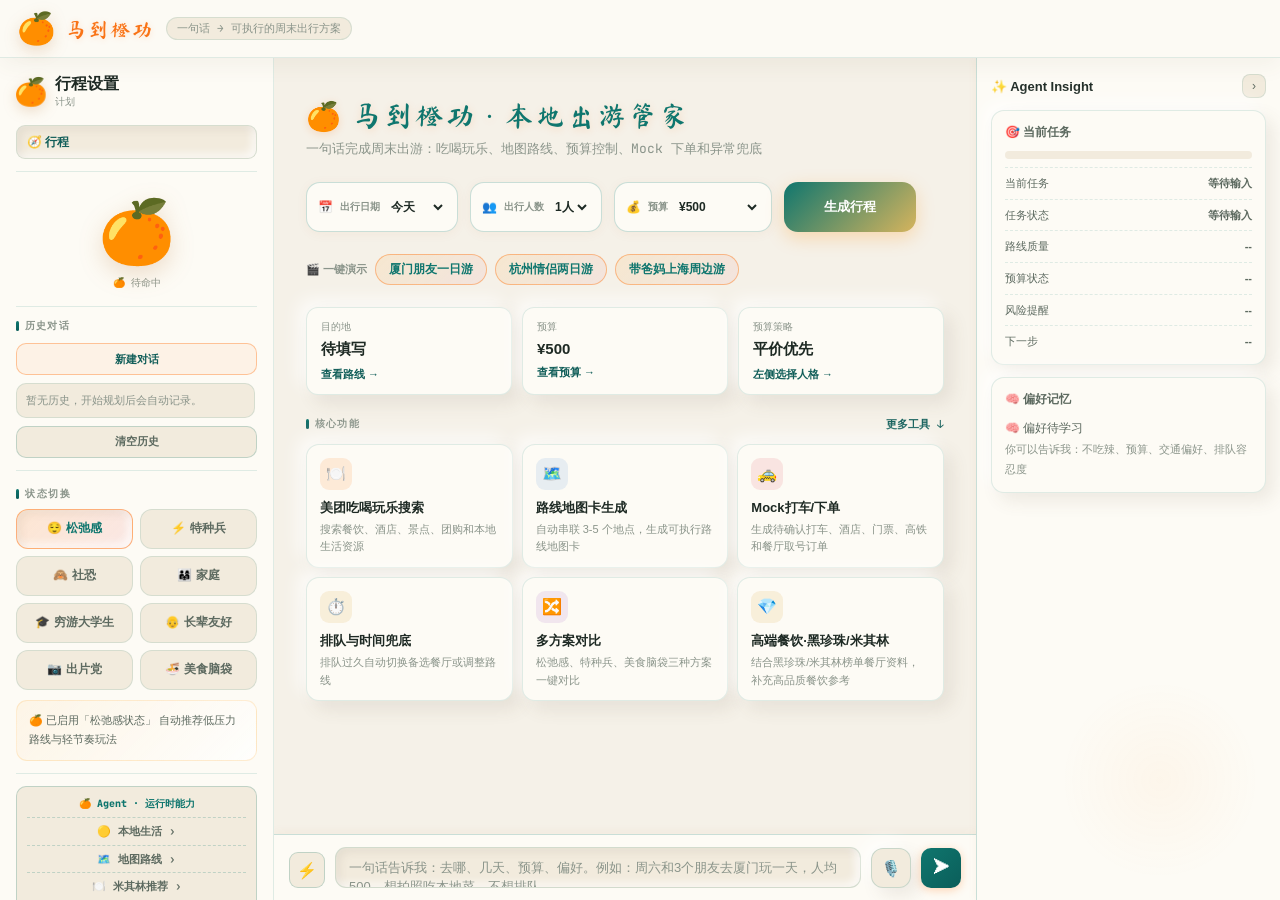
==== index.html @ 3f33d010 "Harden external API fallbacks" ====
<!DOCTYPE html>
<html lang="zh-CN">
<head>
  <meta charset="UTF-8">
  <meta name="viewport" content="width=device-width, initial-scale=1.0">
  <title>马到橙🍊功 Agent</title>
  <link rel="preconnect" href="https://fonts.googleapis.com">
  <link href="https://fonts.googleapis.com/css2?family=Noto+Serif+SC:wght@400;600;700;900&family=JetBrains+Mono:wght@400;500;600&family=Ma+Shan+Zheng&display=swap" rel="stylesheet">
  <style>
    :root {
      --o1:#0F766E;--o2:#115E59;--o3:#D6B45D;
      --r1:#0B5E5A;--r2:#0F766E;
      --bg0:#F5F1E8;--bg1:#FDFBF5;--bg2:#F2EBDD;--bg3:#ECE2D0;--bg4:#D8C8AA;
      --line:rgba(15,118,110,0.12);--line2:rgba(15,118,110,0.22);
      --t1:#1E2A24;--t2:#5D6A60;--t3:#8A948A;
      --gold:#D6B45D;--cream:#FAF5EA;
      --shadow-soft:8px 8px 18px rgba(95,82,58,.10),-8px -8px 18px rgba(255,255,255,.74);
      --shadow-inset:inset 4px 4px 9px rgba(95,82,58,.08),inset -4px -4px 9px rgba(255,255,255,.72);
      --sans:Inter,-apple-system,BlinkMacSystemFont,'Noto Sans SC','PingFang SC','Microsoft YaHei',sans-serif;--mono:'JetBrains Mono',monospace;--brush:'Ma Shan Zheng',cursive;
    }
    *,*::before,*::after{box-sizing:border-box;margin:0;padding:0}
    html,body{height:100%;overflow:hidden}
    body{font-family:var(--sans);background:var(--bg0);color:var(--t1);display:flex;flex-direction:column}
    .topbar{height:58px;background:rgba(253,251,245,.9);border-bottom:1px solid var(--line);display:flex;align-items:center;padding:0 18px;gap:12px;flex-shrink:0;position:relative;z-index:10;box-shadow:0 8px 22px rgba(95,82,58,.06);backdrop-filter:blur(14px)}
    .top-logo{width:36px;height:36px;border-radius:0;flex-shrink:0;background:transparent;display:flex;align-items:center;justify-content:center;font-size:31px;line-height:1;box-shadow:none;filter:drop-shadow(0 5px 8px rgba(160,80,0,.18))}
    .top-name{font-family:var(--brush);font-size:20px;color:#F97316;letter-spacing:2px;text-shadow:0 1px 6px rgba(255,107,0,0.18)}
    .top-tag{font-size:11px;color:var(--t3);padding:3px 10px;border-radius:20px;border:1px solid var(--line);background:var(--bg2);font-family:var(--mono)}
    .mode-switcher{display:none}
    .mode-btn{padding:6px 14px;border-radius:8px;border:none;font-family:var(--sans);font-size:12px;font-weight:600;cursor:pointer;transition:all 0.2s;color:var(--t3);background:transparent;display:flex;align-items:center;gap:6px}
    .mode-btn .dot{width:6px;height:6px;border-radius:50%;background:var(--t3);transition:all 0.2s}
    .mode-btn.active{background:var(--bg4);color:var(--t1)}
    .mode-btn.active .dot{background:var(--o1);box-shadow:0 0 6px var(--o1)}
    .top-status{display:none;font-size:11px;font-weight:600;padding:4px 12px;border-radius:20px;background:rgba(255,107,0,0.08);color:var(--o2);border:1px solid rgba(255,107,0,0.22);transition:all 0.3s;font-family:var(--mono);margin-left:auto}
    .top-status.busy{background:rgba(255,149,0,0.09);color:var(--o2);border-color:rgba(255,149,0,0.28)}
    .top-status.err{background:rgba(212,0,31,0.07);color:var(--r2);border-color:rgba(212,0,31,0.22)}
    .workspace{flex:1;display:grid;grid-template-columns:274px minmax(0,1fr) 304px;overflow:hidden}
    .workspace.insight-collapsed{grid-template-columns:274px minmax(0,1fr) 46px}
    .sidebar{background:var(--bg1);border-right:1px solid var(--line);overflow-y:auto;padding:16px;display:flex;flex-direction:column;gap:12px;box-shadow:var(--shadow-soft)}
    .sidebar::-webkit-scrollbar{width:3px}
    .sidebar::-webkit-scrollbar-thumb{background:var(--bg4);border-radius:3px}
    .setup-brand{display:flex;align-items:center;gap:9px;padding:2px 0 4px}
    .setup-mark{width:30px;height:30px;border-radius:0;background:transparent;display:flex;align-items:center;justify-content:center;color:inherit;font-size:27px;line-height:1;box-shadow:none;filter:drop-shadow(0 4px 7px rgba(160,80,0,.18))}
    .setup-title{font-size:16px;font-weight:900;color:var(--t1);line-height:1}
    .setup-sub{font-size:10px;color:var(--t3);font-family:var(--mono);margin-top:3px}
    .setup-nav{display:grid;gap:6px}
    .setup-nav-item{height:34px;border-radius:9px;border:1px solid transparent;background:transparent;color:var(--t2);font-size:12px;font-weight:700;display:flex;align-items:center;gap:9px;padding:0 10px;cursor:pointer;text-align:left}
    .setup-nav-item.active{background:var(--bg2);border-color:var(--line);color:var(--o2)}
    .legacy-route-setup{display:none}
    .sec-head{font-size:10px;font-weight:700;letter-spacing:1.5px;text-transform:uppercase;color:var(--t3);display:flex;align-items:center;gap:6px;margin-bottom:6px;font-family:var(--mono)}
    .sec-head::before{content:'';width:3px;height:10px;border-radius:2px;background:linear-gradient(var(--o1),var(--r1))}
    .field{display:flex;flex-direction:column;gap:4px;margin-bottom:6px}
    .field label{font-size:11px;color:var(--t2);font-weight:500}
    .field input,.field select{background:var(--bg2);border:1px solid var(--line);border-radius:9px;color:var(--t1);font-family:var(--sans);font-size:13px;padding:8px 12px;height:36px;outline:none;transition:border-color 0.15s,box-shadow 0.15s;appearance:none;-webkit-appearance:none}
    .field input::placeholder{color:var(--t3)}
    .field input:focus,.field select:focus{border-color:rgba(232,92,0,0.5);box-shadow:0 0 0 3px rgba(232,92,0,0.08);background:var(--bg3)}
    .field select{cursor:pointer;background-image:url("data:image/svg+xml,%3Csvg xmlns='http://www.w3.org/2000/svg' width='10' height='6'%3E%3Cpath d='M0 0l5 6 5-6z' fill='%23B07840'/%3E%3C/svg%3E");background-repeat:no-repeat;background-position:right 12px center;padding-right:28px}
    .field select option{background:var(--bg2);color:var(--t1)}
    .seg{display:grid;grid-template-columns:1fr 1fr;gap:6px}
    .seg-btn{padding:8px 6px;border-radius:9px;border:1px solid var(--line);background:var(--bg2);color:var(--t2);font-family:var(--sans);font-size:11px;font-weight:600;cursor:pointer;display:flex;align-items:center;justify-content:center;gap:5px;transition:all 0.15s}
    .seg-btn:hover{border-color:var(--line2);color:var(--t1);background:var(--bg3)}
    .seg-btn.on-orange{background:rgba(255,107,0,0.1);border-color:rgba(255,107,0,0.4);color:var(--o1)}
    .seg-btn.on-red{background:rgba(212,0,31,0.08);border-color:rgba(212,0,31,0.35);color:var(--r1)}
    .divider{height:1px;background:var(--line);flex-shrink:0}
    .run-btn{display:none;width:100%;height:44px;border:none;border-radius:11px;background:linear-gradient(135deg,var(--o1),var(--r1));color:#fff;font-family:var(--brush);font-size:16px;letter-spacing:3px;cursor:pointer;align-items:center;justify-content:center;gap:8px;transition:opacity 0.15s,transform 0.1s,box-shadow 0.2s;box-shadow:0 4px 18px rgba(255,107,0,0.28)}
    .run-btn:hover{opacity:0.9;box-shadow:0 6px 26px rgba(255,107,0,0.42)}
    .run-btn:active{transform:scale(0.98)}
    .run-btn:disabled{opacity:0.3;cursor:not-allowed;box-shadow:none}
    .hint-text{font-size:11px;color:var(--t3);text-align:center;line-height:1.7;font-family:var(--mono)}
    .hint-text code{color:var(--o2)}
    .mascot-wrap{display:flex;flex-direction:column;align-items:center;padding:8px 0 4px;gap:4px}
    .mascot-svg{width:80px;height:80px;cursor:pointer;display:flex;align-items:center;justify-content:center;font-size:62px;line-height:1;background:transparent;filter:drop-shadow(0 8px 12px rgba(160,80,0,.18))}
    .mascot-state{font-size:10px;color:var(--t3);font-family:var(--mono);text-align:center}
    @keyframes idle-bob{0%,100%{transform:translateY(0)}50%{transform:translateY(-5px)}}
    @keyframes cycle-body{0%,100%{transform:rotate(-4deg)}50%{transform:rotate(4deg)}}
    @keyframes fly-shake{0%,100%{transform:translateY(0) rotate(-3deg)}50%{transform:translateY(-8px) rotate(3deg)}}
    @keyframes weather-sway{0%,100%{transform:rotate(-6deg)}50%{transform:rotate(6deg)}}
    @keyframes think-pulse{0%,100%{opacity:0.4;transform:scale(0.9)}50%{opacity:1;transform:scale(1)}}
    @keyframes cheer-jump{0%,100%{transform:translateY(0) scale(1)}40%{transform:translateY(-10px) scale(1.1)}60%{transform:translateY(-8px) scale(1.05)}}
    @keyframes spin-wheel{from{transform:rotate(0)}to{transform:rotate(360deg)}}
    @keyframes float-cloud{0%,100%{transform:translateX(0)}50%{transform:translateX(4px)}}
    @keyframes blink{0%,100%{opacity:1}50%{opacity:0}}
    @keyframes bounce{0%,80%,100%{transform:translateY(0)}40%{transform:translateY(-6px)}}
    @keyframes fadeSlideIn{from{opacity:0;transform:translateY(8px)}to{opacity:1;transform:translateY(0)}}
    .mascot-svg.state-idle{animation:idle-bob 2s ease-in-out infinite}
    .mascot-svg.state-cycling{animation:cycle-body 0.5s ease-in-out infinite}
    .mascot-svg.state-flying{animation:fly-shake 1s ease-in-out infinite}
    .mascot-svg.state-weather{animation:weather-sway 1.5s ease-in-out infinite}
    .mascot-svg.state-thinking{animation:think-pulse 1s ease-in-out infinite}
    .mascot-svg.state-success{animation:cheer-jump 0.6s ease-in-out 3}
    .mascot-svg.state-error{animation:idle-bob 3s ease-in-out infinite}
    .panel{flex:1;overflow:hidden;display:flex;flex-direction:column}
    .panel.hidden{display:none}
    .result-panel{overflow-y:auto;padding:18px;display:flex;flex-direction:column;gap:12px;background:var(--bg0)}
    .result-panel::-webkit-scrollbar{width:3px}
    .result-panel::-webkit-scrollbar-thumb{background:var(--bg4);border-radius:3px}
    .empty-state{flex:1;display:flex;flex-direction:column;align-items:center;justify-content:center;gap:14px;color:var(--t3);padding:60px 20px}
    .empty-emoji{font-size:48px}
    .empty-state p{font-size:13px;line-height:1.8;text-align:center;max-width:260px;color:var(--t2)}
    .empty-state .slogan{font-family:var(--brush);font-size:22px;color:var(--o1);text-shadow:0 2px 8px rgba(255,107,0,0.2)}
    .metrics{display:grid;grid-template-columns:repeat(4,1fr);gap:8px}
    .m-card{background:var(--bg1);border:1px solid var(--line);border-radius:12px;padding:12px;box-shadow:0 2px 8px rgba(200,100,0,0.06)}
    .m-icon{font-size:16px;margin-bottom:6px}
    .m-val{font-size:26px;font-weight:700;font-family:var(--mono);letter-spacing:-1.5px;color:var(--t1)}
    .m-val .unit{font-size:12px;color:var(--t2);font-family:var(--sans);font-weight:400;margin-left:2px}
    .m-lbl{font-size:11px;color:var(--t2);margin-top:3px}
    .m-card.orange .m-val{color:var(--o1)}
    .m-card.red .m-val{color:var(--r1)}
    .route-bar{background:var(--bg1);border:1px solid var(--line);border-radius:12px;padding:11px 15px;display:flex;align-items:center;gap:10px;font-size:13px;box-shadow:0 2px 8px rgba(200,100,0,0.05)}
    .rb-dot{width:8px;height:8px;border-radius:50%;flex-shrink:0}
    .rb-dot.orange{background:var(--o1);box-shadow:0 0 6px rgba(255,107,0,0.5)}
    .rb-dot.red{background:var(--r1);box-shadow:0 0 6px rgba(212,0,31,0.4)}
    .rb-line{flex:1;height:1px;background:repeating-linear-gradient(90deg,var(--t3) 0,var(--t3) 4px,transparent 4px,transparent 8px)}
    .rb-name{font-weight:600;font-size:13px;color:var(--t1)}
    .map-link{margin-left:auto;font-size:12px;color:var(--o2);text-decoration:none;white-space:nowrap;font-weight:600}
    .map-link:hover{text-decoration:underline}
    .steps-card{background:var(--bg1);border:1px solid var(--line);border-radius:12px;overflow:hidden;box-shadow:0 2px 8px rgba(200,100,0,0.06)}
    .card-top{padding:10px 15px;border-bottom:1px solid var(--line);display:flex;justify-content:space-between;align-items:center;background:var(--bg2)}
    .card-top h3{font-size:11px;font-weight:700;color:var(--t2);text-transform:uppercase;letter-spacing:0.6px;font-family:var(--mono)}
    .badge{font-size:10px;padding:3px 9px;border-radius:20px;font-weight:600;font-family:var(--mono)}
    .badge.o{background:rgba(255,107,0,0.1);color:var(--o2);border:1px solid rgba(255,107,0,0.25)}
    .badge.r{background:rgba(212,0,31,0.09);color:var(--r1);border:1px solid rgba(212,0,31,0.22)}
    .step-list{list-style:none}
    .step-row{display:flex;gap:12px;padding:9px 15px;border-bottom:1px solid var(--line);align-items:flex-start;transition:background 0.1s}
    .step-row:last-child{border-bottom:none}
    .step-row:hover{background:rgba(200,100,0,0.04)}
    .s-num{width:20px;height:20px;border-radius:50%;flex-shrink:0;margin-top:1px;background:var(--bg3);border:1px solid var(--line2);display:flex;align-items:center;justify-content:center;font-size:9px;font-weight:700;color:var(--t2);font-family:var(--mono)}
    .s-body{flex:1}
    .s-name{font-size:13px;font-weight:500;margin-bottom:3px;color:var(--t1)}
    .s-meta{font-size:11px;color:var(--t2);display:flex;gap:10px;margin-bottom:4px;font-family:var(--mono)}
    .s-turn{display:inline-block;font-size:10px;padding:2px 8px;border-radius:12px;font-weight:500;background:rgba(212,0,31,0.07);color:var(--r1);border:1px solid rgba(212,0,31,0.16)}
    .ai-card{background:var(--bg1);border:1.5px solid rgba(255,107,0,0.28);border-radius:12px;overflow:hidden;box-shadow:0 2px 12px rgba(200,80,0,0.08)}
    .ai-top{padding:10px 15px;border-bottom:1px solid rgba(255,107,0,0.14);display:flex;align-items:center;gap:8px;background:rgba(255,107,0,0.04)}
    .ai-label{font-size:11px;font-weight:700;color:var(--o1);text-transform:uppercase;letter-spacing:0.6px;font-family:var(--mono)}
    .ai-model{font-size:10px;color:var(--t3);margin-left:auto;font-family:var(--mono)}
    .ai-body{padding:14px 15px;font-size:13px;line-height:1.9;color:var(--t1);white-space:pre-wrap;min-height:60px}
    .cursor-blink{display:inline-block;width:7px;height:13px;background:var(--o1);border-radius:2px;vertical-align:text-bottom;animation:blink 0.8s step-end infinite}
    .weather-card{background:linear-gradient(135deg,rgba(255,150,0,0.07),rgba(212,0,31,0.04));border:1px solid rgba(255,149,0,0.28);border-radius:12px;padding:16px;box-shadow:0 2px 12px rgba(200,80,0,0.07)}
    .weather-main{display:flex;align-items:center;gap:16px;margin-bottom:12px}
    .weather-icon{font-size:40px}
    .weather-temp{font-size:42px;font-weight:700;font-family:var(--mono);color:var(--o1);letter-spacing:-2px}
    .weather-temp sup{font-size:16px;color:var(--t2)}
    .weather-info{display:grid;grid-template-columns:1fr 1fr;gap:6px;font-size:12px;color:var(--t2)}
    .weather-info span{display:flex;gap:4px;align-items:center}
    .weather-tip{margin-top:10px;padding:8px 12px;background:rgba(255,107,0,0.07);border-radius:8px;font-size:12px;color:var(--o2);border-left:3px solid var(--o1)}
    .err-card{background:rgba(212,0,31,0.05);border:1px solid rgba(212,0,31,0.18);border-radius:12px;padding:14px 16px;font-size:13px;color:var(--r1);line-height:1.7}
    .chat-panel{flex:1;display:flex;flex-direction:column;overflow:hidden;background:var(--bg0)}
    .chat-home{flex:1;display:grid;grid-template-columns:1fr;overflow:hidden}
    .chat-home-main{overflow-y:auto;padding:42px 32px 28px;display:flex;flex-direction:column;gap:20px;background:var(--bg0);width:100%;max-width:1180px;margin:0 auto}
    .chat-home-main::-webkit-scrollbar{width:3px}
    .chat-home-main::-webkit-scrollbar-thumb{background:var(--bg4);border-radius:3px}
    .chat-hero{display:flex;flex-direction:column;gap:6px}
    .chat-hero-title{font-family:var(--brush);font-size:28px;color:var(--o1);text-shadow:0 2px 8px rgba(255,107,0,0.18);letter-spacing:3px}
    .chat-hero-sub{font-size:13px;color:var(--t3);font-family:var(--mono);line-height:1.6}
    .chat-hero-tags{display:none}
    .demo-row{display:flex;align-items:center;gap:8px;flex-wrap:wrap;margin:2px 0 2px}
    .demo-row-label{font-size:11px;font-weight:800;color:var(--t3)}
    .demo-btn{padding:6px 13px;border-radius:18px;border:1px solid rgba(255,107,0,.4);background:linear-gradient(135deg,rgba(255,150,0,.1),rgba(212,0,31,.05));color:var(--o1);font-size:12px;font-weight:700;cursor:pointer;transition:all .15s;white-space:nowrap}
    .demo-btn:hover{background:rgba(255,107,0,.16);transform:translateY(-1px)}
    .chat-searchbar-wrap{position:relative}
    .planner-control-row{display:grid;grid-template-columns:152px 132px 158px 132px;gap:12px;align-items:center;margin-top:2px;max-width:690px}
    .planner-pill{height:50px;border:1.5px solid var(--line2);background:var(--bg1);border-radius:14px;padding:0 11px;display:flex;align-items:center;gap:7px;color:var(--t2);font-size:12px;font-weight:700;box-shadow:0 2px 12px rgba(200,80,0,0.05)}
    .planner-pill-label{font-size:10px;color:var(--t3);font-family:var(--mono);white-space:nowrap}
    .planner-pill input,.planner-pill select{border:none;background:transparent;color:var(--t1);font-size:12px;font-weight:800;outline:none;width:100%;min-width:0}
    .planner-pill input[type="number"]{font-family:var(--mono)}
    .planner-budget-custom{display:none;width:70px!important}
    .planner-pill.custom-budget select{display:none}
    .planner-pill.custom-budget .planner-budget-custom{display:block}
    .planner-date-custom{display:none!important}
    .planner-pill.custom-date select{display:none}
    .planner-pill.custom-date .planner-date-custom{display:block!important}
    .planner-action{height:50px;border:none;border-radius:14px;background:linear-gradient(135deg,var(--o1),var(--o3));color:white;font-size:13px;font-weight:900;cursor:pointer;box-shadow:0 6px 18px rgba(255,138,0,.25)}
    .home-task-summary{display:none;align-items:center;justify-content:space-between;gap:14px;border:1px solid var(--line);background:var(--bg1);border-radius:14px;padding:12px 16px;box-shadow:0 2px 12px rgba(200,80,0,.06)}
    .home-task-summary-title{font-size:12px;color:var(--t3);font-family:var(--mono);font-weight:800}
    .home-task-summary-value{font-size:14px;color:var(--t1);font-weight:900;line-height:1.5}
    .home-task-summary-note{font-size:11px;color:var(--t3);font-family:var(--mono);white-space:nowrap}
    .chat-home.task-started{flex:0 0 auto;display:block;overflow:visible;border-bottom:1px solid var(--line2);background:var(--bg0)}
    .chat-home.task-started .chat-home-main{padding:12px 20px;overflow:visible;gap:0;max-width:none}
    .chat-home.task-started .chat-home-main > :not(.home-task-summary){display:none}
    .chat-home.task-started .home-task-summary{display:flex}
    .chat-home.task-started .chat-home-sidebar{display:none}
    .planner-overview{display:grid;grid-template-columns:repeat(3,1fr);gap:10px}
    .planner-stat{background:var(--bg1);border:1px solid var(--line);border-radius:12px;padding:12px 14px;box-shadow:0 2px 10px rgba(200,80,0,.05)}
    .planner-stat-label{font-size:10px;color:var(--t3);font-family:var(--mono);margin-bottom:6px}
    .planner-stat-val{font-size:15px;color:var(--t1);font-weight:900}
    .planner-stat-link{margin-top:8px;font-size:11px;color:var(--o2);font-weight:800}
    .chat-searchbar{width:100%;height:50px;background:var(--bg1);border:1.5px solid var(--line2);border-radius:14px;color:var(--t1);font-family:var(--sans);font-size:14px;padding:0 54px 0 18px;outline:none;transition:border-color 0.2s,box-shadow 0.2s;box-shadow:0 2px 12px rgba(200,80,0,0.07)}
    .chat-searchbar::placeholder{color:var(--t3)}
    .chat-searchbar:focus{border-color:rgba(232,92,0,0.55);box-shadow:0 0 0 4px rgba(232,92,0,0.07),0 4px 16px rgba(200,80,0,0.1);background:var(--bg1)}
    .chat-searchbar-btn{position:absolute;right:8px;top:50%;transform:translateY(-50%);width:34px;height:34px;border-radius:9px;border:none;background:linear-gradient(135deg,var(--o1),var(--r1));color:#fff;font-size:14px;cursor:pointer;display:flex;align-items:center;justify-content:center;box-shadow:0 2px 10px rgba(255,107,0,0.3);transition:opacity 0.15s,transform 0.1s}
    .chat-searchbar-btn:hover{opacity:0.88}
    .chat-searchbar-btn:active{transform:translateY(-50%) scale(0.93)}
    .chat-toolbar{display:none;gap:7px;flex-wrap:nowrap;overflow-x:auto;padding-bottom:2px}
    .chat-toolbar::-webkit-scrollbar{height:0}
    .toolbar-chip{flex-shrink:0;display:flex;align-items:center;gap:5px;padding:6px 13px;border-radius:20px;border:1px solid var(--line2);background:var(--bg2);color:var(--t2);font-size:12px;font-weight:600;cursor:pointer;transition:all 0.15s;white-space:nowrap}
    .toolbar-chip:hover{border-color:rgba(232,92,0,0.4);color:var(--o2);background:rgba(255,150,0,0.08)}
    .toolbar-chip.hot{border-color:rgba(255,107,0,0.35);color:var(--o1);background:rgba(255,107,0,0.07)}
    .chip-icon{font-size:13px}
    .feat-section-head{display:flex;align-items:center;justify-content:space-between;margin-bottom:10px}
    .feat-section-title{font-size:10px;font-weight:700;color:var(--t3);letter-spacing:1.2px;text-transform:uppercase;font-family:var(--mono);display:flex;align-items:center;gap:6px}
    .feat-section-title::before{content:'';width:3px;height:10px;border-radius:2px;background:linear-gradient(var(--o1),var(--r1));display:block}
    .feat-more-btn{font-size:11px;color:var(--o2);background:none;border:none;cursor:pointer;font-family:var(--mono);padding:2px 0;transition:opacity 0.15s;font-weight:600}
    .feat-more-btn:hover{opacity:0.7}
    .feat-grid{display:grid;grid-template-columns:repeat(3,1fr);gap:9px}
    .feat-card{background:var(--bg1);border:1px solid var(--line);border-radius:13px;padding:13px 13px 11px;cursor:pointer;transition:all 0.18s;position:relative;overflow:hidden;box-shadow:0 1px 4px rgba(200,100,0,0.05)}
    .feat-card::before{content:'';position:absolute;inset:0;opacity:0;background:linear-gradient(135deg,rgba(255,150,0,0.06),rgba(212,0,31,0.03));transition:opacity 0.18s}
    .feat-card:hover{border-color:rgba(232,92,0,0.35);transform:translateY(-2px);box-shadow:0 6px 18px rgba(200,80,0,0.12)}
    .feat-card:hover::before{opacity:1}
    .feat-card:active{transform:translateY(0)}
    .feat-card.hidden-card{display:none}
    .feat-card.hidden-card.show{display:block;animation:fadeSlideIn 0.22s ease}
    .feat-icon{width:32px;height:32px;border-radius:9px;margin-bottom:9px;display:flex;align-items:center;justify-content:center;font-size:16px}
    .feat-icon.orange{background:rgba(255,107,0,0.12)}
    .feat-icon.red{background:rgba(212,0,31,0.09)}
    .feat-icon.gold{background:rgba(204,136,0,0.11)}
    .feat-icon.green{background:rgba(56,142,60,0.1)}
    .feat-icon.blue{background:rgba(21,101,192,0.09)}
    .feat-icon.purple{background:rgba(123,31,162,0.09)}
    .feat-name{font-size:13px;font-weight:700;color:var(--t1);margin-bottom:4px;display:flex;align-items:center;gap:6px;flex-wrap:wrap}
    .feat-badge{font-size:9px;padding:2px 6px;border-radius:7px;font-weight:600;font-family:var(--mono)}
    .feat-badge.hot{background:rgba(212,0,31,0.09);color:var(--r1);border:1px solid rgba(212,0,31,0.18)}
    .feat-badge.new{background:rgba(255,107,0,0.1);color:var(--o1);border:1px solid rgba(255,107,0,0.2)}
    .feat-desc{font-size:11px;color:var(--t3);line-height:1.6}
    .chat-home-sidebar{display:none}
    .chat-home-sidebar::-webkit-scrollbar{width:3px}
    .chat-home-sidebar::-webkit-scrollbar-thumb{background:var(--bg4);border-radius:3px}
    .runtime-tree-block{padding:8px 10px;border:1px solid var(--line2);border-radius:10px;background:var(--bg2)}
    .runtime-cap-title{font-size:10px;font-weight:800;color:var(--o1);margin-bottom:5px;font-family:var(--mono)}
    .runtime-cap{font-size:11px;font-weight:700;color:var(--t2);padding:4px 0;cursor:pointer;border-top:1px dashed var(--line2);user-select:none}
    .runtime-cap:hover{color:var(--o1)}
    .runtime-sub{display:none;font-size:10px;font-weight:500;color:var(--t3);margin:3px 0 1px 14px;line-height:1.5}
    .runtime-cap.open .runtime-sub{display:block}
    .sidebar-sec-title{font-size:10px;font-weight:700;color:var(--t3);letter-spacing:1.2px;text-transform:uppercase;font-family:var(--mono);display:flex;align-items:center;gap:6px;margin-bottom:2px}
    .sidebar-sec-title::before{content:'';width:3px;height:10px;border-radius:2px;background:linear-gradient(var(--o1),var(--r1));display:block}
    .history-wrap{display:flex;flex-direction:column;gap:8px}
    .history-head{display:flex;align-items:center;justify-content:space-between;gap:8px}
    .history-actions{display:grid;grid-template-columns:1fr;gap:7px}
    .history-btn{height:32px;border-radius:10px;border:1px solid var(--line2);background:var(--bg2);color:var(--t2);font-size:11px;font-weight:800;font-family:var(--sans);cursor:pointer}
    .history-btn.primary{border-color:rgba(255,107,0,.35);color:var(--o2);background:rgba(255,107,0,.06)}
    .history-btn:hover{border-color:rgba(232,92,0,.4);color:var(--o2)}
    .side-history-list{display:flex;flex-direction:column;gap:6px;max-height:178px;overflow:auto;padding-right:2px}
    .side-history-list::-webkit-scrollbar{width:3px}
    .side-history-list::-webkit-scrollbar-thumb{background:var(--bg4);border-radius:3px}
    .side-history-item{padding:8px 9px;border-radius:10px;border:1px solid var(--line);background:var(--bg2);font-size:11px;color:var(--t2);line-height:1.5;cursor:pointer;transition:all .15s;word-break:break-word}
    .side-history-item:hover{border-color:rgba(232,92,0,.35);background:rgba(255,150,0,.07);color:var(--t1)}
    .side-history-empty{cursor:default;color:var(--t3)}
    .side-history-empty:hover{border-color:var(--line);background:var(--bg2);color:var(--t3)}
    .history-session{border:1px solid var(--line);border-radius:11px;background:var(--bg2);overflow:hidden}
    .history-session[open]{border-color:rgba(232,92,0,.28);background:rgba(255,150,0,.045)}
    .history-session-summary{list-style:none;display:flex;align-items:flex-start;justify-content:space-between;gap:8px;padding:8px 9px;cursor:pointer;color:var(--t1);font-size:11px;font-weight:800;line-height:1.45}
    .history-session-summary::-webkit-details-marker{display:none}
    .history-session-summary::after{content:'›';color:var(--o2);font-weight:900;transition:transform .15s}
    .history-session[open] .history-session-summary::after{transform:rotate(90deg)}
    .history-session-title{min-width:0;display:-webkit-box;-webkit-line-clamp:2;-webkit-box-orient:vertical;overflow:hidden}
    .history-session-time{flex-shrink:0;font-size:9px;color:var(--t3);font-family:var(--mono);font-weight:700;margin-top:1px}
    .history-session-body{display:flex;flex-direction:column;gap:5px;padding:0 8px 8px}
    .history-line{border-top:1px dashed var(--line2);padding:6px 0 0;font-size:11px;color:var(--t2);line-height:1.5;cursor:pointer}
    .history-line:hover{color:var(--o2)}
    .suggest-item{padding:8px 10px;border-radius:9px;border:1px solid var(--line);background:var(--bg2);font-size:12px;color:var(--t2);cursor:pointer;transition:all 0.15s;line-height:1.5;display:flex;align-items:flex-start;gap:6px}
    .suggest-item:hover{border-color:rgba(232,92,0,0.35);color:var(--o2);background:rgba(255,150,0,0.07)}
    .suggest-item:hover .suggest-arrow{opacity:1}
    .suggest-arrow{color:var(--o1);font-size:12px;flex-shrink:0;opacity:0;transition:opacity 0.15s;margin-top:0}
    .suggest-divider{height:1px;background:var(--line);margin:2px 0}
    .suggest-group-title{font-size:10px;color:var(--t3);font-family:var(--mono);padding:2px 2px 0}
    /* 🍽️ 米其林助手 */
    .michelin-section{margin-top:16px;border-top:1px solid var(--line);padding-top:12px}
    .michelin-header{display:flex;align-items:center;gap:6px;font-size:11px;font-weight:700;color:var(--o2);margin-bottom:10px;font-family:var(--mono)}
    .michelin-header::before{content:'🍽️';font-size:14px}
    .michelin-input-wrap{display:flex;gap:6px;margin-bottom:8px}
    .michelin-input{flex:1;background:var(--bg2);border:1px solid var(--line);border-radius:9px;padding:8px 10px;font-size:12px;font-family:var(--sans);color:var(--t1);outline:none}
    .michelin-input:focus{border-color:rgba(232,92,0,0.5);box-shadow:0 0 0 2px rgba(232,92,0,0.1)}
    .michelin-btn{background:linear-gradient(135deg,var(--o1),var(--r1));border:none;border-radius:9px;padding:0 12px;color:white;font-weight:bold;font-size:12px;cursor:pointer;transition:opacity 0.1s}
    .michelin-btn:active{opacity:0.7}
    .michelin-answer{background:var(--bg2);border:1px solid var(--line);border-radius:10px;padding:10px;font-size:11px;color:var(--t1);line-height:1.6;max-height:200px;overflow-y:auto;margin-top:8px}
    .michelin-answer p{margin:0 0 6px 0}
    .michelin-ref{font-size:10px;color:var(--t3);border-top:1px dashed var(--line);margin-top:6px;padding-top:5px}
    /* 对话区 */
    .chat-conv-area{flex:1;overflow-y:auto;padding:20px;display:flex;flex-direction:column;gap:14px;background:var(--bg0)}
    .chat-conv-area::-webkit-scrollbar{width:3px}
    .chat-conv-area::-webkit-scrollbar-thumb{background:var(--bg4);border-radius:3px}
    .msg{display:flex;gap:10px;max-width:720px}
    .msg.user{align-self:flex-end;flex-direction:row-reverse}
    .msg-avatar{width:30px;height:30px;border-radius:50%;flex-shrink:0;display:flex;align-items:center;justify-content:center;font-size:14px;margin-top:2px}
    .msg.user .msg-avatar{background:linear-gradient(135deg,var(--o1),var(--r1))}
    .msg.bot .msg-avatar{background:var(--bg3);border:1px solid var(--line2)}
    .msg-body{display:flex;flex-direction:column;gap:5px;max-width:calc(100% - 40px)}
    .msg-text{padding:10px 14px;border-radius:12px;font-size:13px;line-height:1.7}
    .msg.user .msg-text{background:rgba(255,107,0,0.09);border:1px solid rgba(255,107,0,0.22);border-bottom-right-radius:4px;color:var(--t1)}
    .msg.bot .msg-text{background:var(--bg1);border:1px solid var(--line);border-bottom-left-radius:4px;white-space:pre-wrap;color:var(--t1);box-shadow:0 1px 6px rgba(200,100,0,0.06)}
    .msg-time{font-size:10px;color:var(--t3);font-family:var(--mono);padding:0 4px}
    .msg.user .msg-time{text-align:right}
    .chat-route{background:var(--bg1);border:1px solid var(--line2);border-radius:12px;overflow:hidden;margin-top:4px;min-width:300px;box-shadow:0 2px 10px rgba(200,100,0,0.07)}
    .chat-route .cr-head{padding:9px 13px;border-bottom:1px solid var(--line);display:flex;gap:8px;align-items:center;font-size:12px;font-weight:600;background:var(--bg2);color:var(--t1)}
    .chat-route .cr-metrics{display:grid;grid-template-columns:repeat(3,1fr);gap:1px;background:var(--line)}
    .chat-route .cr-metric{background:var(--bg1);padding:9px 11px}
    .chat-route .cr-metric .v{font-size:17px;font-weight:700;font-family:var(--mono);color:var(--o1)}
    .chat-route .cr-metric .v .u{font-size:11px;color:var(--t2);font-family:var(--sans)}
    .chat-route .cr-metric .l{font-size:10px;color:var(--t3);margin-top:2px}
    .chat-route .cr-steps{max-height:170px;overflow-y:auto;background:var(--bg1)}
    .chat-route .cr-step{padding:6px 13px;border-bottom:1px solid var(--line);font-size:12px;color:var(--t2);display:flex;gap:8px}
    .chat-route .cr-step:last-child{border-bottom:none}
    .chat-route .cr-step .sn{font-family:var(--mono);color:var(--t3);font-size:10px;flex-shrink:0;margin-top:1px}
    .chat-route .cr-footer{padding:7px 13px;display:flex;align-items:center;justify-content:space-between;border-top:1px solid var(--line);background:var(--bg2)}
    .chat-route .cr-footer a{font-size:11px;color:var(--o2);text-decoration:none;font-weight:600}
    .chat-route .cr-footer a:hover{text-decoration:underline}
    .cr-live-map-box{height:220px;position:relative;border-top:1px solid var(--line);background:var(--bg2);overflow:hidden}
    .cr-live-map{position:absolute;inset:0;z-index:0}
    .cr-map-fallback{position:absolute;inset:0;display:flex;align-items:center;justify-content:center;color:var(--t3);font-size:12px;background:linear-gradient(135deg,#fff8dc,#ffe8a3 48%,#fffdf5)}
    .chat-input-bar{padding:12px 15px;border-top:1px solid var(--line2);background:var(--bg1);display:flex;gap:10px;align-items:flex-end;flex-shrink:0;box-shadow:0 -2px 10px rgba(200,100,0,0.05)}
    .chat-textarea-wrap{flex:1}
    .chat-textarea{width:100%;background:var(--bg2);border:1px solid var(--line);border-radius:11px;color:var(--t1);font-family:var(--sans);font-size:13px;padding:10px 13px;resize:none;outline:none;max-height:120px;line-height:1.5;transition:border-color 0.15s,box-shadow 0.15s;display:block}
    .chat-textarea::placeholder{color:var(--t3)}
    .chat-textarea:focus{border-color:rgba(232,92,0,0.4);box-shadow:0 0 0 3px rgba(232,92,0,0.07)}
    .voice-btn{width:40px;height:40px;border-radius:12px;border:1px solid rgba(15,118,110,.18);background:var(--bg2);color:#0f766e;font-size:16px;cursor:pointer;flex-shrink:0;display:flex;align-items:center;justify-content:center;transition:all .15s;box-shadow:var(--shadow-soft)}
    .voice-btn:hover{border-color:rgba(15,118,110,.36);background:#fff7dd}
    .voice-btn.listening{background:#0f766e;color:#fff;border-color:#0f766e;box-shadow:0 0 0 4px rgba(15,118,110,.12)}
    .voice-status{font-size:11px;color:var(--t2);line-height:1.5;margin-top:6px;display:none;background:#fff7dd;border:1px solid rgba(255,107,0,.16);border-radius:9px;padding:6px 9px}
    .voice-status.show{display:block}
    .chat-send{width:40px;height:40px;border-radius:10px;border:none;background:linear-gradient(135deg,var(--o1),var(--r1));color:#fff;font-size:17px;cursor:pointer;flex-shrink:0;display:flex;align-items:center;justify-content:center;transition:opacity 0.15s,transform 0.1s;box-shadow:0 2px 10px rgba(255,107,0,0.28)}
    .chat-send:hover{opacity:0.88}
    .chat-send:active{transform:scale(0.95)}
    .chat-send:disabled{opacity:0.3;cursor:not-allowed}
    .typing-dots{display:flex;gap:4px;padding:14px;align-items:center}
    .typing-dots span{width:6px;height:6px;border-radius:50%;background:var(--o1);animation:bounce 1.2s ease-in-out infinite}
    .typing-dots span:nth-child(2){animation-delay:0.2s}
    .typing-dots span:nth-child(3){animation-delay:0.4s}
    .insight-panel{background:var(--bg1);border-left:1px solid var(--line2);overflow-y:auto;padding:16px 14px;display:flex;flex-direction:column;gap:12px;box-shadow:-2px 0 8px rgba(200,100,0,.04);transition:width .2s,padding .2s}
    .insight-panel.collapsed{width:46px;padding:16px 8px;overflow:hidden}
    .insight-panel.collapsed .insight-card,.insight-panel.collapsed .insight-title span{display:none}
    .insight-title{font-size:13px;font-weight:900;color:var(--t1);display:flex;align-items:center;gap:7px;justify-content:space-between}
    .insight-toggle{width:24px;height:24px;border-radius:8px;border:1px solid var(--line);background:var(--bg2);color:var(--t2);cursor:pointer;font-size:12px}
    .insight-card{border:1px solid var(--line);border-radius:13px;background:var(--bg1);padding:13px;box-shadow:0 2px 10px rgba(200,80,0,.05)}
    .insight-card h4{font-size:12px;color:var(--t2);margin-bottom:10px}
    .budget-donut{width:112px;height:112px;border-radius:50%;background:conic-gradient(#FF8A00 0 42%,#FFC928 42% 66%,#F97316 66% 82%,#FFE8A3 82% 100%);margin:4px auto 12px;position:relative}
    .budget-donut::after{content:attr(data-total);position:absolute;inset:22px;border-radius:50%;background:var(--bg1);display:flex;align-items:center;justify-content:center;font-size:13px;font-weight:900;color:var(--t1);font-family:var(--mono)}
    .insight-row{display:flex;justify-content:space-between;gap:10px;font-size:11px;color:var(--t2);line-height:1.7;border-top:1px dashed var(--line);padding-top:6px;margin-top:6px}
    .insight-meter{height:8px;border-radius:999px;background:var(--bg2);overflow:hidden}
    .insight-meter span{display:block;height:100%;border-radius:999px;background:linear-gradient(90deg,var(--o3),var(--o2));width:60%}
    .insight-list{display:flex;flex-direction:column;gap:8px}
    .insight-suggestion{font-size:11px;color:var(--t2);line-height:1.55;border:1px solid var(--line);background:var(--bg2);border-radius:10px;padding:8px 9px}
    .insight-progress{height:8px;border-radius:999px;background:var(--bg2);overflow:hidden;margin:8px 0}
    .insight-progress span{display:block;height:100%;width:0;background:linear-gradient(90deg,#0f766e,#f59e0b);border-radius:999px;transition:width .25s}
    .insight-task-list{display:grid;gap:6px;margin-top:10px}
    .insight-task{font-size:11px;color:var(--t2);background:var(--bg2);border:1px solid var(--line);border-radius:9px;padding:6px 8px;font-weight:700}
    .insight-tech-toggle{margin-top:8px;border:1px dashed var(--line2);background:rgba(15,118,110,.04);border-radius:9px;padding:7px 8px;font-size:11px;color:var(--o2);font-weight:900;display:flex;align-items:center;justify-content:space-between;cursor:pointer}
    .insight-tech-chain{display:none;gap:6px;margin-top:6px}
    .insight-tech-chain.open{display:grid}
    .insight-tech-arrow{font-family:var(--mono);font-size:13px;color:var(--o2)}
    .insight-slider{width:100%;accent-color:#0f766e}
    .insight-checks{display:flex;flex-wrap:wrap;gap:6px;margin-top:8px}
    .insight-check{font-size:10px;background:#eaf8ee;color:#0b8f3a;border:1px solid rgba(11,143,58,.18);border-radius:999px;padding:3px 7px;font-weight:800}
    ::-webkit-scrollbar{width:3px;height:3px}
    ::-webkit-scrollbar-track{background:transparent}
    ::-webkit-scrollbar-thumb{background:var(--bg4);border-radius:3px}
    .workspace::before{content:'';position:fixed;bottom:20px;right:20px;width:200px;height:200px;background:radial-gradient(circle,rgba(255,150,50,0.05) 0%,transparent 70%);pointer-events:none}
    .cr-map-btns{display:flex;gap:5px;flex-wrap:wrap}
    .cr-map-btn{font-size:11px;padding:3px 9px;border-radius:8px;border:1px solid var(--line2);background:var(--bg2);color:var(--t2);text-decoration:none;transition:all 0.15s;white-space:nowrap}
    .cr-map-btn:hover{border-color:rgba(232,92,0,0.4);color:var(--o2);background:rgba(255,150,0,0.08)}
    .cr-map-btn.cr-map-active{border-color:rgba(255,107,0,0.5);color:var(--o1);background:rgba(255,107,0,0.1);font-weight:600}
    /* Agent UI */
    .agent-card{background:var(--bg1);border:1px solid rgba(255,149,0,0.32);border-radius:14px;overflow:hidden;min-width:300px;max-width:580px;box-shadow:0 3px 14px rgba(200,80,0,0.09)}
    .agent-hd{padding:10px 14px;background:linear-gradient(90deg,rgba(255,150,0,0.08),transparent);border-bottom:1px solid rgba(255,149,0,0.18);display:flex;align-items:center;gap:8px}
    .agent-hd-pulse{width:8px;height:8px;border-radius:50%;background:var(--o1);box-shadow:0 0 6px var(--o1);flex-shrink:0}
    .agent-hd-pulse.done{background:#388E3C;box-shadow:0 0 6px #388E3C;animation:none}
    .agent-hd-pulse.anim{animation:think-pulse .9s ease-in-out infinite}
    .agent-hd-title{font-size:12px;font-weight:700;color:var(--o1);font-family:var(--mono);letter-spacing:.6px}
    .agent-hd-badge{margin-left:auto;font-size:10px;padding:2px 9px;border-radius:10px;font-family:var(--mono);font-weight:600;border:1px solid}
    .agent-hd-badge.running{background:rgba(255,149,0,0.1);color:var(--o2);border-color:rgba(255,149,0,0.3);animation:blink 1.4s ease-in-out infinite}
    .agent-hd-badge.done{background:rgba(56,142,60,0.09);color:#388E3C;border-color:rgba(56,142,60,0.22);animation:none}
    .agent-hd-badge.error{background:rgba(212,0,31,0.07);color:var(--r1);border-color:rgba(212,0,31,0.2);animation:none}
    .agent-steps-list{padding:2px 0}
    .agent-card.show-debug .agent-steps-list::before{content:'开发调试日志';display:block;padding:8px 14px 6px;font-size:10px;font-weight:800;color:var(--t3);letter-spacing:1px;font-family:var(--mono);border-top:1px solid rgba(255,149,0,.16)}
    .agent-step{display:flex;gap:10px;padding:9px 14px;border-bottom:1px solid var(--line);align-items:flex-start}
    .agent-card:not(.show-debug) .agent-step.dev-step:not(.result-step){display:none}
    .agent-step.result-step{display:flex;padding:10px 14px}
    .agent-card:not(.show-debug) .agent-step.result-step .astep-left,
    .agent-card:not(.show-debug) .agent-step.result-step .astep-title{display:none}
    .agent-step.result-step .astep-body{width:100%}
    .agent-step:last-child{border-bottom:none}
    .astep-left{display:flex;flex-direction:column;align-items:center;gap:3px;flex-shrink:0;padding-top:2px}
    .astep-dot{width:8px;height:8px;border-radius:50%}
    .astep-dot.running{background:var(--o1);animation:think-pulse .8s ease-in-out infinite}
    .astep-dot.done{background:#388E3C}
    .astep-dot.error{background:var(--r1)}
    .astep-ico{font-size:17px;line-height:1}
    .astep-body{flex:1;min-width:0}
    .astep-title{font-size:12px;font-weight:600;color:var(--t1);margin-bottom:3px;display:flex;align-items:center;gap:5px;flex-wrap:wrap}
    .astep-chip{font-size:10px;color:var(--t2);font-family:var(--mono);background:var(--bg3);padding:1px 6px;border-radius:4px;border:1px solid var(--line)}
    .astep-result{font-size:12px;color:var(--t2);line-height:1.7;display:flex;align-items:center;gap:6px;flex-wrap:wrap}
    .astep-loading{color:var(--t3);font-family:var(--mono);letter-spacing:3px;animation:blink .8s step-end infinite}
    .atag{font-size:10px;padding:1px 7px;border-radius:6px;font-weight:600;border:1px solid}
    .atag.ok{background:rgba(56,142,60,0.09);color:#388E3C;border-color:rgba(56,142,60,0.2)}
    .atag.warn{background:rgba(255,107,0,0.09);color:var(--o2);border-color:rgba(255,107,0,0.22)}
    .atag.info{background:rgba(21,101,192,0.08);color:#1565C0;border-color:rgba(21,101,192,0.2)}
    .ametrics{font-family:var(--mono);font-size:11px;color:var(--o2);background:rgba(255,107,0,0.08);padding:1px 7px;border-radius:5px;border:1px solid rgba(255,107,0,0.2)}
    .aplace{background:var(--bg2);border:1px solid var(--line2);border-radius:5px;padding:1px 7px;font-size:11px;color:var(--t1)}
    .amaplink{font-size:11px;color:var(--o2);text-decoration:none;border:1px solid rgba(255,107,0,0.3);padding:1px 7px;border-radius:5px;white-space:nowrap;transition:all .15s;font-weight:600}
    .amaplink:hover{background:rgba(255,107,0,0.08)}
    .agent-final-wrap{border-top:1px solid rgba(255,149,0,0.2);background:rgba(255,150,0,0.04)}
    .agent-final-hd{padding:7px 14px;font-size:11px;font-weight:700;color:var(--o2);font-family:var(--mono);background:rgba(255,149,0,0.07);letter-spacing:.5px;border-bottom:1px solid rgba(255,149,0,0.13)}
    .agent-final-body{padding:12px 14px;font-size:13px;color:var(--t1);line-height:1.9;white-space:pre-wrap}
    .agent-toggle-btn{width:36px;height:36px;border-radius:9px;border:1px solid var(--line2);background:var(--bg2);color:var(--t3);font-size:16px;cursor:pointer;flex-shrink:0;display:flex;align-items:center;justify-content:center;transition:all .2s;position:relative}
    .agent-toggle-btn:hover{border-color:rgba(232,92,0,0.4);color:var(--o2)}
    .agent-toggle-btn.agent-on{background:linear-gradient(135deg,var(--o1),var(--r1));color:#fff;border-color:transparent;box-shadow:0 2px 10px rgba(255,107,0,0.32)}
    .agent-on-label{position:absolute;top:-18px;left:50%;transform:translateX(-50%);font-size:9px;color:var(--o2);font-family:var(--mono);white-space:nowrap;background:var(--bg1);padding:1px 5px;border-radius:4px;border:1px solid rgba(255,149,0,0.3);pointer-events:none}
  /* 🌳 任务树 */
  .task-tree{padding:10px 14px 4px;border-bottom:1px solid rgba(255,149,0,0.15)}
  .task-tree-title{font-size:10px;font-weight:700;color:var(--t3);letter-spacing:1px;font-family:var(--mono);margin-bottom:8px;display:flex;align-items:center;gap:5px}
  .task-tree-title::before{content:'';width:3px;height:10px;border-radius:2px;background:linear-gradient(var(--o1),var(--r1));display:block}
  .task-skeleton{display:flex;flex-direction:column;gap:5px;margin:6px 0 4px}
  .tk-row{font-size:11px;font-weight:600;padding:5px 9px;border-radius:8px;background:var(--bg2);border:1px solid var(--line2);color:var(--t2)}
  .tk-row.done{color:#0b8f3a;border-color:rgba(11,143,58,.22);background:rgba(11,143,58,.06)}
  .tk-row.running{color:var(--o1);border-color:rgba(255,107,0,.3);background:rgba(255,107,0,.06);animation:tkpulse 1.1s ease-in-out infinite}
  .tk-row.pending{opacity:.6}
  @keyframes tkpulse{0%,100%{opacity:1}50%{opacity:.55}}
  .route-draft{margin:8px 0;padding:10px 12px;border:1px dashed rgba(255,107,0,.4);border-radius:12px;background:rgba(255,150,0,.05)}
  .route-draft-hd{font-size:12px;font-weight:800;color:var(--o1);margin-bottom:6px}
  .route-draft-tag{font-size:10px;font-weight:700;color:#fff;background:var(--o1);border-radius:8px;padding:1px 7px;margin-left:4px;animation:tkpulse 1.1s ease-in-out infinite}
  .route-draft-list{margin:0 0 6px;padding-left:20px;font-size:12px;color:var(--t1);line-height:1.8}
  .route-draft-sub{font-size:11px;color:var(--t3)}
  .task-nodes{display:flex;flex-direction:column;gap:0}
  .task-node{display:flex;align-items:flex-start;gap:8px;padding:4px 0;position:relative}
  .task-node:not(:last-child)::after{content:'';position:absolute;left:7px;top:20px;width:1px;height:calc(100% - 4px);background:var(--line2)}
  .tnode-dot{width:14px;height:14px;border-radius:50%;border:2px solid var(--line2);background:var(--bg2);flex-shrink:0;margin-top:2px;transition:all .3s;display:flex;align-items:center;justify-content:center;font-size:7px}
  .tnode-dot.pending{border-color:var(--line2);background:var(--bg2)}
  .tnode-dot.running{border-color:var(--o1);background:rgba(255,107,0,.15);animation:think-pulse .8s ease-in-out infinite}
  .tnode-dot.done{border-color:#388E3C;background:rgba(56,142,60,.15)}
  .tnode-dot.done::after{content:'✓';color:#388E3C;font-size:8px;font-weight:700}
  .tnode-dot.error{border-color:var(--r1);background:rgba(212,0,31,.1)}
  .tnode-dot.error::after{content:'✕';color:var(--r1);font-size:8px;font-weight:700}
  .tnode-body{flex:1;min-width:0}
  .tnode-label{font-size:11px;font-weight:600;color:var(--t2);display:flex;align-items:center;gap:5px;line-height:1.4}
  .tnode-label.running{color:var(--o1)}
  .tnode-label.done{color:var(--t1)}
  .tnode-sub{font-size:10px;color:var(--t3);font-family:var(--mono);margin-top:1px;white-space:nowrap;overflow:hidden;text-overflow:ellipsis;max-width:300px}
  .tnode-badge{font-size:9px;padding:1px 5px;border-radius:4px;font-family:var(--mono);font-weight:600;border:1px solid}
  .tnode-badge.agent{background:rgba(21,101,192,.08);color:#1565C0;border-color:rgba(21,101,192,.2)}
  .agent-disclosure-toggle{margin-top:8px;border:1px dashed var(--line2);background:rgba(15,118,110,.04);border-radius:9px;padding:7px 9px;font-size:11px;color:var(--o2);font-weight:900;display:flex;align-items:center;justify-content:space-between;cursor:pointer}
  .agent-disclosure-toggle:hover{border-color:rgba(232,92,0,.35);background:rgba(255,150,0,.06)}
  .agent-disclosure-arrow{font-family:var(--mono);font-size:13px;color:var(--o2)}
  .agent-tech-chain{display:none;gap:6px;margin-top:7px}
  .agent-tech-chain.open{display:grid}
  .agent-tech-item{font-size:11px;color:var(--t2);background:var(--bg2);border:1px solid var(--line);border-radius:9px;padding:6px 8px;font-weight:700;line-height:1.55}
  /* 🍊 出游状态系统 */
  .persona-wrap{margin-top:4px}
  .persona-grid{display:grid;grid-template-columns:1fr 1fr;gap:7px;margin-top:8px}
  .persona-btn{height:40px;border-radius:12px;background:var(--bg2);border:1px solid var(--line);color:var(--t2);font-size:12px;font-weight:700;cursor:pointer;transition:all .2s;font-family:var(--sans)}
  .persona-btn:hover{transform:translateY(-2px);border-color:rgba(255,107,0,.35);background:rgba(255,150,0,.08);color:var(--o2)}
  .persona-btn.active{background:linear-gradient(135deg,rgba(255,107,0,.14),rgba(212,0,31,.08));border-color:rgba(255,107,0,.45);color:var(--o1);box-shadow:0 4px 14px rgba(255,107,0,.12)}
  .persona-tip{margin-top:10px;padding:10px 12px;border-radius:11px;background:linear-gradient(135deg,rgba(255,150,0,.06),rgba(255,255,255,.7));border:1px solid rgba(255,150,0,.16);font-size:11px;line-height:1.8;color:var(--t2)}
  /* 🍊 人格路线推荐 */
  .route-choice-card{background:var(--bg1);border:1px solid rgba(255,149,0,.28);border-radius:12px;padding:12px 14px;box-shadow:0 2px 10px rgba(200,80,0,.06)}
  .route-choice-head{display:flex;align-items:center;justify-content:space-between;gap:10px;margin-bottom:10px}
  .route-choice-title{font-size:12px;font-weight:700;color:var(--t1);display:flex;align-items:center;gap:6px}
  .route-choice-note{font-size:10px;color:var(--t3);font-family:var(--mono);white-space:nowrap}
  .route-profile-grid{display:grid;grid-template-columns:repeat(4,1fr);gap:7px}
  .route-profile-btn{min-height:48px;border-radius:10px;border:1px solid var(--line);background:var(--bg2);color:var(--t2);font-family:var(--sans);font-size:11px;font-weight:700;cursor:pointer;display:flex;flex-direction:column;align-items:center;justify-content:center;gap:3px;transition:all .18s}
  .route-profile-btn:hover{border-color:rgba(255,107,0,.35);background:rgba(255,150,0,.08);color:var(--o2)}
  .route-profile-btn.active{border-color:rgba(255,107,0,.52);background:linear-gradient(135deg,rgba(255,107,0,.13),rgba(212,0,31,.07));color:var(--o1);box-shadow:0 4px 12px rgba(255,107,0,.1)}
  .route-profile-btn .route-profile-time{font-size:10px;color:var(--t3);font-family:var(--mono);font-weight:500}
  .route-profile-btn.active .route-profile-time{color:var(--o2)}
  .route-profile-detail{margin-top:10px;border-radius:10px;background:linear-gradient(135deg,rgba(255,150,0,.06),rgba(255,255,255,.72));border:1px solid rgba(255,150,0,.16);padding:10px 12px}
  .route-profile-main{display:flex;align-items:center;justify-content:space-between;gap:10px;margin-bottom:7px}
  .route-profile-name{font-size:13px;font-weight:800;color:var(--t1)}
  .route-profile-eta{font-size:12px;color:var(--o2);font-family:var(--mono);font-weight:700;white-space:nowrap}
  .route-profile-features{display:grid;grid-template-columns:repeat(3,1fr);gap:6px}
  .route-profile-feature{font-size:11px;color:var(--t2);line-height:1.45;background:rgba(255,255,255,.52);border:1px solid var(--line);border-radius:8px;padding:6px 7px}
.chat-route .route-choice-card{border-left:none;border-right:none;border-radius:0;box-shadow:none}
.planner-stat,.chat-searchbar,.feat-card,.chat-route,.agent-card,.insight-card,.mt-card,.mt-mini,.meituan-trip-card,.weekend-plan-card{box-shadow:var(--shadow-soft)}
.chat-searchbar,.chat-textarea,.field input,.field select,.michelin-input{box-shadow:var(--shadow-inset);border-color:rgba(15,118,110,.14)}
.setup-nav-item.active,.persona-btn.active{box-shadow:var(--shadow-inset)}
  .astep-result .route-choice-card{width:100%;margin-top:6px;box-shadow:none}
  /* 🧭 周末出行 Agent 结果 */
  .msg.wide-agent{max-width:min(1080px,100%);width:100%}
  .msg.wide-agent .msg-body{width:100%;max-width:calc(100% - 40px)}
  .msg.wide-agent .agent-card{max-width:none;width:100%}
  .astep-result.weekend-result-wrap{display:block;width:100%}
  .weekend-plan-card{width:100%;border:1px solid rgba(56,142,60,.22);border-radius:14px;background:#fbfff9;overflow:hidden;box-shadow:0 4px 18px rgba(56,142,60,.08)}
  .wp-head{padding:13px 16px;border-bottom:1px solid rgba(56,142,60,.15);display:flex;align-items:flex-start;justify-content:space-between;gap:14px;background:linear-gradient(90deg,rgba(76,175,80,.12),rgba(255,255,255,.7))}
  .wp-title{font-size:15px;font-weight:800;color:#15361d;line-height:1.35}
  .wp-sub{font-size:11px;color:#55715a;line-height:1.6;margin-top:4px}
  .wp-badge{font-size:10px;color:#0B8F3A;background:rgba(0,180,75,.1);border:1px solid rgba(0,180,75,.22);border-radius:20px;padding:4px 9px;font-family:var(--mono);white-space:nowrap}
  .wp-status-flow{display:grid;grid-template-columns:repeat(4,1fr);gap:8px;padding:12px 14px;border-bottom:1px solid rgba(56,142,60,.14);background:#fff}
  .wp-status-item{font-size:11px;line-height:1.45;color:#315c3c;background:#effaf2;border:1px solid rgba(56,142,60,.16);border-radius:10px;padding:8px 9px;display:flex;gap:6px;align-items:flex-start}
  .wp-status-item:last-child{background:#e6f7ec;color:#0B8F3A;font-weight:800}
  .wp-status-dot{width:8px;height:8px;border-radius:50%;background:#18B553;box-shadow:0 0 0 3px rgba(24,181,83,.12);flex-shrink:0;margin-top:4px}
  .wp-main{display:grid;grid-template-columns:260px 1fr;gap:14px;padding:14px}
  .wp-side{display:flex;flex-direction:column;gap:10px}
  .wp-ask{background:#202733;color:#fff;border-radius:14px;padding:13px 15px;font-size:13px;line-height:1.7;box-shadow:0 4px 16px rgba(32,39,51,.12)}
  .wp-overview{border:1px solid rgba(56,142,60,.18);border-radius:14px;background:#fff;padding:12px}
  .wp-overview-title{font-size:12px;font-weight:800;color:#17351f;display:flex;align-items:center;justify-content:space-between;gap:8px;margin-bottom:9px}
  .wp-mini-map{height:106px;border-radius:12px;border:1px solid rgba(56,142,60,.2);background:linear-gradient(135deg,#e8f6eb 0%,#e8f6eb 36%,#d9edf9 36%,#d9edf9 56%,#fff7df 56%,#fff7df 100%);position:relative;overflow:hidden}
  .wp-mini-map::before{content:'';position:absolute;left:-12%;right:-10%;top:48%;height:8px;background:rgba(0,174,85,.28);transform:rotate(-12deg);border-radius:999px}
  .wp-mini-dot{position:absolute;width:22px;height:22px;border-radius:50%;background:#0EB34A;color:white;font-size:11px;font-family:var(--mono);font-weight:800;display:flex;align-items:center;justify-content:center;border:2px solid white;box-shadow:0 2px 8px rgba(0,140,65,.28)}
  .wp-actions{display:flex;flex-wrap:wrap;gap:7px;margin-top:10px}
  .wp-map-btn{font-size:11px;color:#108B3A;text-decoration:none;border:1px solid rgba(16,139,58,.24);background:rgba(16,139,58,.08);border-radius:20px;padding:5px 10px;font-weight:700;transition:all .15s;white-space:nowrap}
  .wp-map-btn:hover{background:rgba(16,139,58,.14);border-color:rgba(16,139,58,.42)}
  .wp-map-btn.active{background:#0EB34A;color:#fff;border-color:#0EB34A}
  .wp-chips{display:flex;flex-wrap:wrap;gap:7px;margin-top:10px}
  .wp-chip{font-size:11px;color:#216339;background:#eaf8ee;border-radius:20px;padding:5px 10px;font-weight:700}
  .wp-map{min-height:264px;border-radius:16px;border:1px solid rgba(56,142,60,.2);position:relative;overflow:hidden;background:#eff7ef}
  .wp-map::before{content:'';position:absolute;inset:0;background:linear-gradient(90deg,transparent 0 18%,rgba(255,255,255,.65) 18% 19%,transparent 19% 40%,rgba(255,255,255,.65) 40% 41%,transparent 41% 66%,rgba(255,255,255,.65) 66% 67%,transparent 67%),linear-gradient(0deg,transparent 0 24%,rgba(255,255,255,.6) 24% 25%,transparent 25% 52%,rgba(255,255,255,.6) 52% 53%,transparent 53%);opacity:.16;z-index:1;pointer-events:none}
  .wp-live-map{position:absolute;inset:0;z-index:0;background:#e9f3eb}
  .wp-live-map-fallback{position:absolute;inset:0;z-index:0}
  .wp-water{position:absolute;left:38%;top:8%;width:28%;height:78%;border-radius:48%;background:#bfe1f5;border:1px solid rgba(80,145,185,.25)}
  .wp-park{position:absolute;left:4%;top:9%;width:36%;height:70%;border-radius:18px;background:#a8e6af;opacity:.86}
  .wp-route-svg{position:absolute;inset:0;width:100%;height:100%;pointer-events:none;z-index:2}
  .wp-pin{position:absolute;transform:translate(-50%,-50%);display:flex;align-items:center;gap:7px;z-index:2}
  .wp-pin-num{width:28px;height:28px;border-radius:50%;background:#0EB34A;color:#fff;border:3px solid #fff;font-size:13px;font-family:var(--mono);font-weight:800;display:flex;align-items:center;justify-content:center;box-shadow:0 3px 10px rgba(0,128,55,.28)}
  .wp-pin-label{background:#fff;color:#1e3324;border:1px solid rgba(0,120,70,.28);border-radius:4px;padding:5px 9px;font-size:12px;font-weight:800;box-shadow:0 2px 8px rgba(0,0,0,.06);white-space:nowrap}
  .wp-stop-list{display:grid;grid-template-columns:repeat(3,1fr);gap:8px;margin-top:10px}
  .wp-stop{background:#fff;border:1px solid rgba(56,142,60,.16);border-radius:12px;padding:9px 10px}
  .wp-stop-time{font-size:10px;color:#0B8F3A;font-family:var(--mono);font-weight:800;margin-bottom:3px}
  .wp-stop-name{font-size:12px;font-weight:800;color:#17351f;line-height:1.35}
  .wp-stop-note{font-size:10px;color:#55715a;line-height:1.5;margin-top:4px}
  .wp-activities{display:grid;grid-template-columns:repeat(3,1fr);gap:11px;padding:0 14px 14px}
  .wp-activity{background:#fff;border:1px solid rgba(56,142,60,.16);border-radius:14px;overflow:hidden;box-shadow:0 2px 10px rgba(56,142,60,.06)}
  .wp-activity-img{height:76px;background:linear-gradient(135deg,#f0d9ad,#dff3d0)}
  .wp-activity-img.has-photo{background-size:cover;background-position:center}
  .wp-activity:nth-child(2) .wp-activity-img{background:linear-gradient(135deg,#b9ddb7,#f2f1c9)}
  .wp-activity:nth-child(3) .wp-activity-img{background:linear-gradient(135deg,#bdddf2,#fff0c2)}
  .wp-activity-body{padding:10px 12px}
  .wp-activity-name{font-size:13px;font-weight:900;color:#1e3324;line-height:1.35;margin-bottom:7px}
  .wp-tags{display:flex;flex-wrap:wrap;gap:6px;margin-bottom:8px}
  .wp-tag{font-size:10px;color:#0B8F3A;background:#dff6e7;border-radius:7px;padding:3px 7px;font-weight:800}
  .wp-activity-meta{display:flex;justify-content:space-between;gap:8px;font-size:11px;color:#56745e;font-family:var(--mono)}
  .wp-risk-row{display:grid;grid-template-columns:repeat(3,1fr);gap:8px;padding:0 14px 14px}
  .wp-risk{font-size:11px;line-height:1.55;border-radius:11px;padding:9px 10px;border:1px solid rgba(56,142,60,.16);background:#fff;color:#47624d}
  .wp-risk.warn{border-color:rgba(255,149,0,.28);background:rgba(255,149,0,.08);color:var(--o2)}
  .wp-risk.info{border-color:rgba(21,101,192,.18);background:rgba(21,101,192,.07);color:#1565C0}
  /* ✈️ 全景出行 Agent 结果 */
  .astep-result.panorama-result-wrap{display:block;width:100%}
  .panorama-trip-card{width:100%;border:1px solid rgba(21,101,192,.2);border-radius:14px;background:#fbfdff;overflow:hidden;box-shadow:0 4px 18px rgba(21,101,192,.07)}
  .pt-head{padding:14px 16px;border-bottom:1px solid rgba(21,101,192,.12);background:linear-gradient(90deg,rgba(21,101,192,.1),rgba(255,255,255,.75));display:flex;justify-content:space-between;gap:14px;align-items:flex-start}
  .pt-title{font-size:15px;font-weight:900;color:#14325a;line-height:1.35}
  .pt-sub{font-size:11px;color:#526b84;line-height:1.65;margin-top:4px}
  .pt-badge{font-size:10px;color:#1565C0;background:rgba(21,101,192,.09);border:1px solid rgba(21,101,192,.2);border-radius:20px;padding:4px 9px;font-family:var(--mono);white-space:nowrap}
  .pt-status-flow{display:grid;grid-template-columns:repeat(4,1fr);gap:8px;padding:12px 14px;border-bottom:1px solid rgba(21,101,192,.1);background:#fff}
  .pt-status-item{font-size:11px;line-height:1.45;color:#264a6e;background:#eef6ff;border:1px solid rgba(21,101,192,.14);border-radius:10px;padding:8px 9px;display:flex;gap:6px;align-items:flex-start}
  .pt-status-item:last-child{background:#e8f6ed;color:#0B8F3A;font-weight:800}
  .pt-main{display:grid;grid-template-columns:260px 1fr;gap:14px;padding:14px}
  .pt-decision{background:#1f2b3d;color:#fff;border-radius:14px;padding:13px 15px;line-height:1.7}
  .pt-decision-title{font-size:13px;font-weight:900;margin-bottom:6px}
  .pt-decision-meta{font-size:11px;color:#d7e6f8}
  .pt-map-actions{display:flex;flex-wrap:wrap;gap:7px;margin-top:10px}
  .pt-map-btn{font-size:11px;color:#1565C0;text-decoration:none;border:1px solid rgba(21,101,192,.24);background:rgba(21,101,192,.08);border-radius:20px;padding:5px 10px;font-weight:800;white-space:nowrap}
  .pt-map-btn.active{background:#1565C0;color:#fff;border-color:#1565C0}
  .pt-weather{margin-top:10px;border:1px solid rgba(255,149,0,.24);background:rgba(255,149,0,.08);border-radius:12px;padding:10px 12px;font-size:11px;color:var(--o2);line-height:1.6}
  .pt-leg-section{background:#fff;border:1px solid rgba(21,101,192,.12);border-radius:14px;padding:12px;margin-bottom:10px}
  .pt-section-title{font-size:12px;font-weight:900;color:#14325a;margin-bottom:9px;display:flex;align-items:center;gap:6px}
  .pt-leg-grid{display:grid;grid-template-columns:repeat(2,1fr);gap:8px}
  .pt-leg{border:1px solid rgba(21,101,192,.12);background:#f8fbff;border-radius:12px;padding:10px 11px}
  .pt-leg-main{font-size:13px;font-weight:900;color:#18324f;margin-bottom:4px;display:flex;justify-content:space-between;gap:8px}
  .pt-leg-mode{color:#1565C0;white-space:nowrap}
  .pt-leg-route{font-size:11px;color:#3e5d78;line-height:1.55}
  .pt-leg-reason{font-size:10px;color:#6b8298;line-height:1.55;margin-top:5px}
  .pt-rule-row{display:grid;grid-template-columns:repeat(3,1fr);gap:8px;padding:0 14px 14px}
  .pt-rule{font-size:11px;line-height:1.55;border-radius:11px;padding:9px 10px;border:1px solid rgba(21,101,192,.13);background:#fff;color:#425d76}
  /* 🛵 美团行程 Agent 结果 */
  .astep-result.meituan-trip-result-wrap{display:block;width:100%}
  .meituan-trip-card{width:100%;border:1px solid rgba(255,107,0,.22);border-radius:14px;background:#fffdf8;overflow:hidden;box-shadow:0 4px 18px rgba(255,107,0,.08)}
  .mt-head{padding:14px 16px;border-bottom:1px solid rgba(255,107,0,.14);background:linear-gradient(90deg,rgba(255,107,0,.11),rgba(255,255,255,.76));display:flex;justify-content:space-between;gap:14px;align-items:flex-start}
  .mt-title{font-size:15px;font-weight:900;color:#3a1805;line-height:1.35}
  .mt-sub{font-size:11px;color:#7a4520;line-height:1.65;margin-top:4px}
  .mt-badge{font-size:10px;color:#e85c00;background:rgba(255,107,0,.1);border:1px solid rgba(255,107,0,.24);border-radius:20px;padding:4px 9px;font-family:var(--mono);white-space:nowrap}
  .mt-status-flow{display:grid;grid-template-columns:repeat(4,1fr);gap:8px;padding:12px 14px;border-bottom:1px solid rgba(255,107,0,.11);background:#fff}
  .mt-status-item{font-size:11px;line-height:1.45;color:#7a4520;background:#fff5e6;border:1px solid rgba(255,107,0,.14);border-radius:10px;padding:8px 9px;display:flex;gap:6px;align-items:flex-start}
  .mt-section{padding:14px;border-bottom:1px solid rgba(255,107,0,.1)}
  .mt-section:last-child{border-bottom:none}
  .mt-section-title{font-size:12px;font-weight:900;color:#3a1805;margin-bottom:10px}
  .intent-lock-card{border:1px solid rgba(15,118,110,.18);background:linear-gradient(135deg,#fffdf8,#f2fbf7);border-radius:14px;padding:13px 14px;box-shadow:0 8px 24px rgba(15,118,110,.06)}
  .intent-lock-head{display:flex;align-items:center;justify-content:space-between;gap:10px;margin-bottom:10px}
  .intent-lock-title{font-size:14px;font-weight:900;color:#18382d}
  .intent-lock-badge{font-size:10px;color:#0f766e;background:rgba(15,118,110,.08);border:1px solid rgba(15,118,110,.18);border-radius:999px;padding:3px 8px;font-family:var(--mono);white-space:nowrap}
  .intent-lock-grid{display:grid;grid-template-columns:repeat(3,1fr);gap:8px}
  .intent-lock-item{background:#fff;border:1px solid rgba(15,118,110,.12);border-radius:11px;padding:9px 10px;min-height:58px}
  .intent-lock-label{font-size:10px;color:#6b7d72;margin-bottom:4px}
  .intent-lock-value{font-size:13px;font-weight:900;color:#18382d;line-height:1.35}
  .mt-overview-grid,.mt-budget-grid{display:grid;grid-template-columns:repeat(4,1fr);gap:8px}
  .mt-mini{background:#fff;border:1px solid rgba(255,107,0,.13);border-radius:12px;padding:10px 11px}
  .mt-mini-v{font-size:15px;font-weight:900;color:#e85c00;font-family:var(--mono)}
  .mt-mini-l{font-size:10px;color:#7a4520;margin-top:3px}
  .mt-weather{border:1px solid rgba(21,101,192,.18);background:rgba(21,101,192,.06);border-radius:12px;padding:10px 12px;font-size:12px;color:#1565C0;line-height:1.65}
  .mt-hotel-grid,.mt-day-grid{display:grid;grid-template-columns:repeat(3,1fr);gap:10px}
  .mt-dashboard-grid{display:grid;grid-template-columns:1fr 1.15fr;gap:12px;align-items:stretch}
  .mt-dashboard-grid .mt-overview-grid{grid-template-columns:repeat(2,1fr)}
  .mt-map-box{min-height:250px;border:1px solid rgba(255,107,0,.14);border-radius:14px;overflow:hidden;position:relative;background:#edf5ef}
  .mt-live-map{position:absolute;inset:0;z-index:0}
  .mt-map-fallback{position:absolute;inset:0;display:flex;align-items:center;justify-content:center;color:var(--t3);font-size:12px;background:linear-gradient(135deg,#fff8dc,#ffe8a3 48%,#fffdf5)}
  .mt-map-actions{position:absolute;right:10px;bottom:10px;z-index:2;display:flex;gap:6px;flex-wrap:wrap;justify-content:flex-end}
  .mt-map-actions a{font-size:11px;color:var(--o2);text-decoration:none;border:1px solid rgba(249,115,22,.24);background:rgba(255,255,255,.92);border-radius:999px;padding:5px 9px;font-weight:800}
  .mt-card{background:#fff;border:1px solid rgba(255,107,0,.14);border-radius:12px;padding:10px 11px;box-shadow:0 1px 6px rgba(200,100,0,.04)}
  .mt-card-photo{width:100%;height:92px;border-radius:10px;object-fit:cover;margin-bottom:8px;background:var(--bg2);display:block}
  .mt-card-name{font-size:13px;font-weight:900;color:#1c0800;line-height:1.35;margin-bottom:6px}
  .mt-card-meta{font-size:11px;color:#7a4520;line-height:1.6}
  .mt-card-tag{display:inline-flex;font-size:10px;color:#0b8f3a;background:#e7f7ec;border-radius:7px;padding:2px 7px;font-weight:800;margin:3px 4px 0 0}
  .mt-day-route{font-size:11px;color:#1c0800;line-height:1.65;margin:6px 0}
  .mt-conclusion{font-size:12px;color:#7a4520;line-height:1.75;background:#fff5e6;border:1px solid rgba(255,107,0,.14);border-radius:12px;padding:11px 12px}
  .pending-order-card{border:1px solid rgba(14,128,92,.2);border-radius:14px;background:linear-gradient(135deg,#fffdf8,#f1fbf5);padding:13px 14px;box-shadow:0 8px 24px rgba(14,128,92,.08)}
  .pending-order-head{display:flex;justify-content:space-between;gap:12px;align-items:flex-start;margin-bottom:10px}
  .pending-order-title{font-size:14px;font-weight:900;color:#18382d;line-height:1.35}
  .pending-order-id{font-size:10px;color:#0b8f3a;font-family:var(--mono);border:1px solid rgba(11,143,58,.18);background:#eaf8ee;border-radius:999px;padding:3px 8px;white-space:nowrap}
.pending-order-items{display:grid;grid-template-columns:repeat(3,1fr);gap:8px;margin:10px 0}
.pending-order-item{border:1px solid rgba(14,128,92,.14);background:#fff;border-radius:11px;padding:9px 10px;font-size:11px;color:#47624d;line-height:1.55}
.pending-order-item strong{display:block;color:#17351f;font-size:12px;margin-bottom:3px}
.pending-order-photo{width:100%;height:72px;border-radius:9px;object-fit:cover;margin-bottom:7px;background:var(--bg2);display:block}
.pending-order-validations{display:flex;gap:6px;flex-wrap:wrap;margin:4px 0 10px}
.pending-order-check{font-size:10px;color:#0b8f3a;background:#eaf8ee;border:1px solid rgba(11,143,58,.18);border-radius:999px;padding:3px 8px;font-weight:800}
.pending-order-check.bad{color:var(--r1);background:rgba(212,0,31,.06);border-color:rgba(212,0,31,.18)}
/* 🕐 行程时间轴 */
.day-schedule{display:flex;flex-direction:column;gap:0;margin:8px 0 4px;padding-left:2px}
.schedule-item{display:flex;align-items:flex-start;gap:7px;padding:4px 0;position:relative}
.schedule-item:not(:last-child)::after{content:'';position:absolute;left:22px;top:22px;width:1px;height:calc(100% - 4px);background:rgba(255,107,0,.18)}
.sch-time{font-size:10px;font-family:var(--mono);color:#e85c00;font-weight:700;width:36px;flex-shrink:0;margin-top:2px}
.sch-dot{width:8px;height:8px;border-radius:50%;flex-shrink:0;margin-top:4px;border:1.5px solid;z-index:1;background:#fff}
.sch-dot.sight{border-color:#e85c00;background:rgba(232,92,0,.14)}
.sch-dot.food{border-color:#0b8f3a;background:rgba(11,143,58,.12)}
.sch-dot.transit{border-color:#1565C0;background:rgba(21,101,192,.1)}
.sch-dot.rest{border-color:#9c7a3a;background:rgba(156,122,58,.1)}
.sch-dot.relax{border-color:#7B1FA2;background:rgba(123,31,162,.08)}
.sch-act{font-size:11px;color:#3a1805;line-height:1.45;flex:1}
.sch-dur{font-size:9px;color:#9a7040;font-family:var(--mono);margin-left:4px}
.rain-note-bar{margin:6px 0;padding:6px 10px;background:rgba(21,101,192,.08);border:1px solid rgba(21,101,192,.18);border-radius:8px;font-size:11px;color:#1565C0;line-height:1.5}
/* 🔀 三方案对比 */
.compare-trigger{display:flex;align-items:center;gap:8px;margin:10px 0 4px;padding:8px 12px;border:1.5px dashed rgba(255,107,0,.35);border-radius:12px;background:rgba(255,107,0,.04);cursor:pointer;transition:all .18s}
.compare-trigger:hover{border-color:rgba(255,107,0,.6);background:rgba(255,107,0,.08)}
.compare-trigger-icon{font-size:18px}
.compare-trigger-text{flex:1;font-size:12px;font-weight:700;color:#e85c00}
.compare-trigger-sub{font-size:10px;color:#9a7040;font-family:var(--mono)}
.compare-panel{margin-top:10px;display:none}
.compare-panel.open{display:block}
.compare-tabs{display:flex;gap:6px;margin-bottom:10px;overflow-x:auto}
.compare-tab{flex-shrink:0;padding:7px 14px;border-radius:10px;border:1.5px solid var(--line);background:var(--bg2);font-size:12px;font-weight:700;cursor:pointer;color:var(--t2);transition:all .18s}
.compare-tab.active{border-color:rgba(255,107,0,.5);background:rgba(255,107,0,.1);color:#e85c00}
.compare-content{display:none}
.compare-content.active{display:block}
.compare-loading{padding:20px;text-align:center;font-size:12px;color:var(--t3);font-family:var(--mono)}
/* ── 地图优先路线卡 map_first_trip_plan ── */
	.mf-card{width:100%;border:1px solid rgba(255,107,0,.22);border-radius:14px;background:#fffdf8;overflow:hidden;box-shadow:0 4px 18px rgba(255,107,0,.08);font-family:var(--sans)}
	.mf-summary{padding:13px 16px;background:linear-gradient(90deg,rgba(255,107,0,.11),rgba(255,255,255,.76));border-bottom:1px solid rgba(255,107,0,.14);font-size:14px;font-weight:800;color:#3a1805;line-height:1.4}
	.mf-source-bar{display:flex;gap:8px;flex-wrap:wrap;align-items:center;padding:8px 16px;border-bottom:1px solid rgba(255,107,0,.12);background:rgba(14,128,92,.05);font-size:10px;color:#5b6f63;font-family:var(--mono)}
	.mf-source-pill{display:inline-flex;align-items:center;gap:4px;border:1px solid rgba(14,128,92,.16);background:#fff;border-radius:999px;padding:3px 8px;color:#0b6f5f;font-weight:700}
	.mf-mini-map{margin:12px 16px 0;border:1px solid rgba(14,128,92,.16);border-radius:18px;background:linear-gradient(135deg,#eff8e8 0%,#eff8e8 35%,#dff0f6 35%,#dff0f6 64%,#f7f4de 64%,#f7f4de 100%);padding:26px 14px 16px;display:flex;justify-content:flex-start;gap:16px;position:relative;overflow-x:auto;overflow-y:hidden;min-height:132px}
.mf-mini-map::before{content:'';position:absolute;left:8%;right:8%;top:46%;height:5px;background:repeating-linear-gradient(90deg,#2fb05f 0,#2fb05f 10px,transparent 10px,transparent 18px);border-radius:999px;opacity:.9}
.mf-map-node{position:relative;z-index:1;flex:0 0 96px;text-align:center}
.mf-map-dot{width:34px;height:34px;border-radius:50%;background:#35b95e;color:#fff;border:3px solid #fff;box-shadow:0 4px 12px rgba(22,130,62,.26);display:flex;align-items:center;justify-content:center;margin:0 auto 8px;font-size:14px;font-family:var(--mono);font-weight:900}
.mf-map-name{font-size:11px;font-weight:900;color:#1e3324;line-height:1.25;max-width:96px;display:-webkit-box;-webkit-line-clamp:2;-webkit-box-orient:vertical;overflow:hidden;word-break:break-word;margin:0 auto}
.mf-map-desc{font-size:9px;color:#46684f;line-height:1.35;margin-top:3px}
.mf-route{padding:12px 16px;border-bottom:1px solid rgba(255,107,0,.1)}
.mf-route-title{font-size:10px;font-weight:700;color:var(--t3);letter-spacing:1px;text-transform:uppercase;font-family:var(--mono);margin-bottom:10px;display:flex;align-items:center;gap:6px}
.mf-route-title::before{content:'';width:3px;height:10px;border-radius:2px;background:linear-gradient(var(--o1),var(--r1));display:block}
.mf-step{display:flex;align-items:flex-start;gap:8px;padding:4px 0;position:relative}
.mf-step:not(:last-child)::after{content:'';position:absolute;left:12px;top:26px;width:1px;height:calc(100% + 4px);background:rgba(255,107,0,.2);z-index:0}
.mf-step-num{width:24px;height:24px;border-radius:50%;background:linear-gradient(135deg,var(--o1),var(--r1));color:#fff;font-size:11px;font-weight:700;display:flex;align-items:center;justify-content:center;flex-shrink:0;z-index:1;box-shadow:0 2px 8px rgba(255,107,0,.3)}
.mf-step-body{flex:1;min-width:0}
.mf-step-name{font-size:13px;font-weight:700;color:#1c0800;line-height:1.35}
.mf-step-meta{font-size:11px;color:#7a4520;font-family:var(--mono);margin-top:1px}
.mf-step-transport{font-size:11px;color:#9a7040;margin:3px 0 2px;padding-left:4px;border-left:2px dashed rgba(255,107,0,.3)}
.mf-step-tag{display:inline-flex;font-size:9px;padding:1px 5px;border-radius:5px;font-weight:700;margin-top:2px}
.mf-step-tag.real{background:#e7f7ec;color:#0b8f3a;border:1px solid rgba(11,143,58,.18)}
.mf-step-tag.area{background:#fff8e7;color:#9a7040;border:1px solid rgba(154,112,64,.22)}
.mf-step-tag.verify{background:#fff0f0;color:#c0392b;border:1px solid rgba(192,57,43,.18)}
.mf-metrics{display:grid;grid-template-columns:repeat(3,1fr);gap:1px;background:rgba(255,107,0,.1);border-top:1px solid rgba(255,107,0,.1);border-bottom:1px solid rgba(255,107,0,.1)}
.mf-metric{background:#fffdf8;padding:9px 12px}
.mf-metric-v{font-size:13px;font-weight:900;color:#e85c00;font-family:var(--mono)}
.mf-metric-l{font-size:10px;color:#7a4520;margin-top:2px}
.mf-actions{padding:10px 14px;display:flex;flex-wrap:wrap;gap:7px;border-top:1px solid rgba(255,107,0,.1)}
.mf-action-btn{font-size:11px;font-weight:700;padding:6px 12px;border-radius:20px;border:1.5px solid rgba(255,107,0,.35);background:rgba(255,107,0,.06);color:#e85c00;cursor:pointer;transition:all .15s;white-space:nowrap}
.mf-action-btn:hover{background:rgba(255,107,0,.14);border-color:rgba(255,107,0,.6)}
.mf-action-btn.confirm{background:linear-gradient(135deg,var(--o1),var(--r1));color:#fff;border-color:transparent;box-shadow:0 2px 10px rgba(255,107,0,.3)}
  .mf-more-actions{display:none;flex-basis:100%;flex-wrap:wrap;gap:8px;margin-top:6px}
  .mf-more-actions.open{display:flex}
.mf-detail-toggle{width:100%;padding:9px;font-size:11px;font-weight:700;color:#e85c00;background:rgba(255,107,0,.04);border:none;cursor:pointer;border-top:1px solid rgba(255,107,0,.1);letter-spacing:.5px;font-family:var(--mono)}
.mf-detail-toggle:hover{background:rgba(255,107,0,.09)}
.mf-detail{display:none;padding:12px 16px;border-top:1px solid rgba(255,107,0,.1);background:#fff}
.mf-detail.open{display:block}
.mf-timeline{display:flex;flex-direction:column;gap:0;margin-bottom:12px}
.mf-tl-item{display:flex;gap:10px;padding:6px 0;border-bottom:1px dashed rgba(255,107,0,.12);font-size:12px}
.mf-tl-item:last-child{border-bottom:none}
.mf-tl-time{font-family:var(--mono);color:#e85c00;font-weight:700;width:42px;flex-shrink:0}
.mf-tl-body{flex:1;color:#3a1805;line-height:1.5}
.mf-tl-cost{font-family:var(--mono);font-size:11px;color:#7a4520;white-space:nowrap}
.mf-fallback-list{display:flex;flex-direction:column;gap:7px}
.mf-fallback{font-size:11px;color:#3a1805;background:#fff5e6;border:1px solid rgba(255,107,0,.16);border-radius:9px;padding:7px 10px;line-height:1.6}
.mf-fallback strong{color:#e85c00}
.pending-order-actions{display:flex;gap:8px;flex-wrap:wrap;align-items:center}
  .pending-order-btn{border:none;border-radius:10px;background:linear-gradient(135deg,#0f766e,#0b5e5a);color:#fff;font-size:13px;font-weight:900;padding:10px 18px;cursor:pointer;box-shadow:0 4px 16px rgba(15,118,110,.28);transition:all .15s;animation:confirm-pulse 2.2s ease-in-out infinite}
  @keyframes confirm-pulse{0%,100%{box-shadow:0 4px 16px rgba(15,118,110,.28)}50%{box-shadow:0 6px 24px rgba(15,118,110,.52)}}
  .pending-order-btn:disabled{animation:none;opacity:.6;cursor:default}
  .pending-order-btn.secondary{background:#fff;color:#0f766e;border:1px solid rgba(15,118,110,.22);box-shadow:none}
  .pending-order-status{font-size:11px;color:#0b8f3a;font-weight:800}
  .pending-order-complete{margin-top:10px;border:1px solid rgba(11,143,58,.18);background:#eaf8ee;border-radius:12px;padding:9px 10px;font-size:11px;line-height:1.65;color:#17351f}
  .dispatch-receipt{margin-top:10px}
  .dispatch-receipt-head{font-size:11px;font-weight:800;color:#0b8f3a;margin-bottom:6px}
  .dispatch-receipt-cards{display:flex;gap:8px;flex-wrap:wrap}
  .dispatch-card{flex:1;min-width:150px;border-radius:12px;padding:9px 10px;font-size:11px;line-height:1.6}
  .dispatch-card.merchant{border:1px solid rgba(217,119,6,.25);background:#fff8ec}
  .dispatch-card.user{border:1px solid rgba(15,118,110,.22);background:#eef9f4}
  .dispatch-card-title{font-weight:800;margin-bottom:3px;color:#17351f}
  .dispatch-card-line{color:#33514a}
  .dispatch-card-note{margin-top:3px;color:#6b7c75;font-size:10px}
  .mock-flight-card{border:1px solid rgba(14,128,92,.2);border-radius:14px;background:linear-gradient(135deg,#fffdf8,#f1fbf5);padding:12px 14px;box-shadow:0 8px 24px rgba(14,128,92,.08)}
  .mf-title{font-size:13px;font-weight:800;color:#17351f}
  .mf-route{margin-top:4px;font-size:14px;font-weight:800;color:#0f766e}
  .mf-no{margin-top:2px;font-size:12px;color:#33514a;font-family:var(--mono)}
  .mf-time{margin-top:2px;font-size:12px;color:#33514a}
  .mf-price{margin-top:2px;font-size:13px;font-weight:700;color:#c2410c}
  .mf-status{margin-top:2px;font-size:12px;color:#0b8f3a;font-weight:700}
  .mf-note{margin-top:4px;font-size:11px;color:#6b7c75}
  .mf-actions{margin-top:9px;display:flex;gap:8px;flex-wrap:wrap}
  .mf-fineprint{margin-top:7px;font-size:10px;color:#9aa6a0}
  .mf-success{font-size:14px;font-weight:800;color:#0b8f3a}
  .mf-action-status{display:flex;gap:6px;flex-wrap:wrap;margin-top:8px}
  .act-status-pill{font-size:10px;font-weight:700;color:#0b6e4f;background:rgba(15,118,110,.1);border:1px solid rgba(15,118,110,.2);border-radius:8px;padding:2px 8px}
  .mf-action-results{margin-top:8px;display:flex;flex-direction:column;gap:8px}
  .act-result-card{font-size:12px;color:#17351f;background:#f5fbf7;border:1px solid rgba(14,128,92,.18);border-radius:10px;padding:9px 11px;line-height:1.6}
  .hotel-search-card .hotel-search-head{font-weight:800;font-size:12px;color:#0b8f3a;margin-bottom:6px}
  .hotel-row{display:flex;flex-wrap:wrap;gap:6px;align-items:center;padding:4px 0;border-top:1px dashed rgba(14,128,92,.12)}
  .hotel-idx{width:16px;height:16px;border-radius:50%;background:#0f766e;color:#fff;font-size:10px;display:inline-flex;align-items:center;justify-content:center;font-weight:700}
  .hotel-name{font-weight:700;color:#17351f}
  .hotel-meta{color:#c2410c;font-weight:600;font-size:11px}
  .hotel-addr{color:#6b7c75;font-size:11px;width:100%}
  .hotel-search-card .pending-order-btn{margin-top:8px}
  .taxi-order-card .taxi-head{font-weight:800;font-size:13px;color:#0b8f3a}
  .taxi-order-card .taxi-line{margin-top:2px;color:#33514a}
  .taxi-order-card .taxi-no{margin-top:2px;font-family:var(--mono);font-size:11px;color:#33514a}
  .pending-order-btn.cancel{background:#fff;color:#c0392b;border:1px solid rgba(192,57,43,.28);box-shadow:none}
  .pending-order-btn.cancel:hover{background:rgba(192,57,43,.06)}
  .ride-switch-panel{margin-top:10px;border:1px solid rgba(15,118,110,.18);border-radius:12px;overflow:hidden;display:none}
  .ride-switch-panel.open{display:block}
  .ride-switch-head{font-size:11px;font-weight:700;color:#0f766e;padding:7px 12px;background:rgba(15,118,110,.06);border-bottom:1px solid rgba(15,118,110,.1)}
  .ride-option{display:flex;align-items:center;gap:10px;padding:9px 12px;cursor:pointer;border-bottom:1px solid rgba(15,118,110,.07);transition:background .12s}
  .ride-option:last-child{border-bottom:none}
  .ride-option:hover{background:rgba(15,118,110,.04)}
  .ride-option.selected{background:rgba(15,118,110,.07)}
  .ride-option-icon{font-size:18px;flex-shrink:0}
  .ride-option-body{flex:1;min-width:0}
  .ride-option-name{font-size:12px;font-weight:700;color:#1e2a24}
  .ride-option-reason{font-size:10px;color:var(--t3);margin-top:1px}
  .ride-option-price{font-size:13px;font-weight:900;color:#0f766e;white-space:nowrap}
  .ride-option-eta{font-size:10px;color:var(--t3);text-align:right;white-space:nowrap}
  @media (max-width:900px){
    .wp-main{grid-template-columns:1fr}
    .pt-main{grid-template-columns:1fr}
    .workspace{grid-template-columns:236px minmax(420px,1fr);overflow-x:auto}
    .sidebar{display:flex}
    .insight-panel{display:none}
    .planner-control-row,.planner-overview,.wp-activities,.wp-risk-row,.wp-stop-list,.wp-status-flow,.pt-status-flow,.pt-leg-grid,.pt-rule-row,.mt-status-flow,.mt-overview-grid,.mt-budget-grid,.mt-hotel-grid,.mt-day-grid,.mt-dashboard-grid,.pending-order-items{grid-template-columns:1fr}
    .wp-map{min-height:240px}
  }
  @media (max-width:760px){
    html,body{overflow:hidden}
    .topbar{height:52px;padding:0 12px;gap:8px}
    .top-logo{width:32px;height:32px;font-size:28px}
    .top-name{font-size:18px;letter-spacing:1px;white-space:nowrap}
    .top-tag{display:none}
    .workspace,.workspace.insight-collapsed{display:block;overflow:hidden}
    .sidebar,.insight-panel{display:none!important}
    .chat-panel{height:calc(100vh - 52px);min-width:0}
    .chat-home{overflow:auto}
    .chat-home-main{padding:20px 14px 18px;max-width:none;gap:14px}
    .chat-hero-title{font-size:24px;letter-spacing:2px}
    .chat-hero-sub{font-size:12px}
    .planner-control-row{grid-template-columns:1fr 1fr;gap:8px;max-width:none}
    .planner-action{grid-column:1 / -1}
    .planner-pill{height:46px;padding:0 10px}
    .demo-row{gap:6px}
    .demo-btn{font-size:11px;padding:6px 10px}
    .planner-overview,.feature-grid{grid-template-columns:1fr!important;gap:9px}
    .feat-card,.planner-stat{padding:12px}
    .chat-home.task-started .chat-home-main{padding:10px 12px}
    .home-task-summary{padding:10px 12px;align-items:flex-start}
    .home-task-summary-note{display:none}
    .chat-conv-area{padding:12px 10px 10px;gap:12px}
    .msg{max-width:100%}
    .msg.user{margin-left:34px}
    .msg.bot{margin-right:0}
    .msg-avatar{width:28px;height:28px;font-size:15px}
    .msg-body,.msg.wide-agent .msg-body{max-width:calc(100% - 32px);width:calc(100% - 32px)}
    .msg-text,.agent-final-body{font-size:13px;line-height:1.75}
    .agent-card{min-width:0;width:100%;max-width:100%;border-radius:12px}
    .agent-step{padding:8px 10px;gap:8px}
    .agent-hd{padding:9px 10px}
    .agent-hd-title{font-size:11px}
    .agent-timer{font-size:11px!important}
    .weather-card,.meituan-trip-card,.weekend-plan-card,.mock-flight-card,.patch-card,.price-sim-card{border-radius:12px}
    .weather-card{padding:12px}
    .weather-main{gap:10px}
    .weather-icon{font-size:34px}
    .weather-temp{font-size:42px}
    .weather-info{grid-template-columns:1fr 1fr}
    .mt-card,.mt-mini,.route-map-card,.map-first-card{max-width:100%;overflow:hidden}
    .mt-dashboard-grid,.mt-overview-grid,.mt-budget-grid,.mt-hotel-grid,.mt-day-grid,.pending-order-items,.patch-diff{grid-template-columns:1fr!important}
    .patch-arrow{transform:rotate(90deg)}
    .mf-actions,.action-row,.pending-order-actions{gap:6px}
    .chat-input-bar{padding:8px 8px calc(8px + env(safe-area-inset-bottom));gap:7px;align-items:flex-end}
    .agent-toggle-btn,.voice-btn,.chat-send{width:38px;height:38px;border-radius:11px;flex:0 0 38px}
    .chat-textarea{font-size:13px;border-radius:12px;padding:9px 11px;max-height:96px}
    .voice-status{display:none!important}
  }
  /* ── 局部方案更新 diff 卡片 ── */
  .patch-card{border:1px solid rgba(15,118,110,.22);border-radius:14px;background:linear-gradient(135deg,#f0fdf8,#fffdf5);padding:12px 14px;box-shadow:0 6px 20px rgba(15,118,110,.08)}
  .patch-head{display:flex;align-items:center;gap:8px;margin-bottom:10px}
  .patch-badge{font-size:10px;font-weight:800;padding:3px 10px;border-radius:999px;background:rgba(15,118,110,.12);color:#0f766e;border:1px solid rgba(15,118,110,.22);font-family:var(--mono)}
  .patch-title{font-size:13px;font-weight:900;color:#1e2a24}
  .patch-diff{display:grid;grid-template-columns:1fr 28px 1fr;gap:6px;align-items:center;margin-bottom:10px}
  .patch-item{border:1px solid var(--line);border-radius:10px;padding:9px 10px;font-size:11px;background:#fff}
  .patch-item.old{opacity:.55;text-decoration-line:none}
  .patch-item.new{border-color:rgba(15,118,110,.35);background:rgba(15,118,110,.04);box-shadow:0 0 0 1px rgba(15,118,110,.12)}
  .patch-item-name{font-size:12px;font-weight:700;color:#1e2a24;margin-bottom:3px}
  .patch-item-meta{color:var(--t3);line-height:1.5}
  .patch-item-rating{display:inline-block;font-size:10px;font-weight:800;padding:2px 7px;border-radius:999px;background:rgba(255,107,0,.1);color:#d9480f;border:1px solid rgba(255,107,0,.18)}
  .patch-item-rating.good{background:rgba(15,118,110,.1);color:#0f766e;border-color:rgba(15,118,110,.22)}
  .patch-arrow{text-align:center;font-size:16px;color:#0f766e;font-weight:900}
  .patch-reason{font-size:11px;color:var(--t2);line-height:1.6;padding:7px 10px;background:rgba(15,118,110,.04);border-radius:9px;border:1px solid rgba(15,118,110,.1)}
  /* ── 动态定价模拟卡片 ── */
  .price-sim-card{border:1px solid rgba(255,107,0,.2);border-radius:16px;background:linear-gradient(135deg,#fffdf7,#fff8ed);padding:14px 16px;box-shadow:0 8px 28px rgba(255,107,0,.08)}
  .price-sim-head{display:flex;justify-content:space-between;align-items:flex-start;margin-bottom:10px}
  .price-sim-title{font-size:14px;font-weight:900;color:#1e2a24;line-height:1.35}
  .price-sim-badge{font-size:10px;font-weight:700;padding:3px 10px;border-radius:999px;background:rgba(255,107,0,.1);color:#d9480f;border:1px solid rgba(255,107,0,.2);white-space:nowrap;font-family:var(--mono)}
  .price-sim-env{display:flex;gap:8px;flex-wrap:wrap;margin-bottom:10px;align-items:center}
  .price-sim-env-tag{display:flex;align-items:center;gap:5px;font-size:11px;font-weight:700;padding:4px 10px;border-radius:9px;background:rgba(255,107,0,.08);color:#d9480f;border:1px solid rgba(255,107,0,.16)}
  .price-sim-env-tag.surge-high{background:rgba(212,0,31,.08);color:#a00;border-color:rgba(212,0,31,.2)}
  .price-sim-env-tag.surge-ok{background:rgba(15,118,110,.08);color:#0f766e;border-color:rgba(15,118,110,.18)}
  .price-sim-savings{display:inline-block;font-size:11px;font-weight:900;color:#0f766e;background:rgba(15,118,110,.08);border-radius:999px;padding:3px 10px;border:1px solid rgba(15,118,110,.18)}
  .price-sim-rows{display:flex;flex-direction:column;gap:6px;margin:10px 0}
  .price-sim-row-label{font-size:9px;font-weight:700;letter-spacing:.8px;color:var(--t3);font-family:var(--mono);margin-bottom:2px}
  .price-sim-timeline{display:grid;grid-template-columns:repeat(12,1fr);gap:2px}
  .price-sim-bar-wrap{display:flex;flex-direction:column;align-items:center;gap:1px;cursor:default}
  .price-sim-bar-outer{width:100%;background:rgba(15,118,110,.07);border-radius:3px 3px 0 0;height:52px;display:flex;flex-direction:column;justify-content:flex-end;position:relative;overflow:hidden}
  .price-sim-bar{width:100%;border-radius:3px 3px 0 0;background:linear-gradient(0deg,#0f766e,#34d399)}
  .price-sim-bar.smed{background:linear-gradient(0deg,#d97706,#fbbf24)}
  .price-sim-bar.shigh{background:linear-gradient(0deg,#dc2626,#f87171)}
  .price-sim-bar.opt{background:linear-gradient(0deg,#0f766e,#34d399);box-shadow:inset 0 0 0 1.5px #0f766e}
  .price-sim-bar.cur{opacity:1;outline:2px solid var(--o1);outline-offset:-1px}
  .price-sim-opt-dot{position:absolute;top:2px;left:50%;transform:translateX(-50%);width:5px;height:5px;border-radius:50%;background:#0f766e}
  .price-sim-hour{font-size:8px;color:var(--t3);font-family:var(--mono);text-align:center;line-height:1}
  .price-sim-divider{height:1px;background:rgba(255,107,0,.1);margin:10px 0}
  .price-sim-windows{display:grid;grid-template-columns:repeat(3,1fr);gap:8px;margin-bottom:10px}
  .price-sim-window{border:1px solid rgba(15,118,110,.15);border-radius:11px;background:#fff;padding:9px 8px;text-align:center}
  .price-sim-window.best{border-color:rgba(15,118,110,.4);background:rgba(15,118,110,.04);box-shadow:0 0 0 1px rgba(15,118,110,.12)}
  .price-sim-window-time{font-size:12px;font-weight:900;color:#1e2a24}
  .price-sim-window-price{font-size:16px;font-weight:900;color:#0f766e;margin:2px 0}
  .price-sim-window-tag{font-size:9px;color:var(--t3);font-family:var(--mono)}
  .price-sim-tip{font-size:11px;color:var(--t2);line-height:1.6;padding:8px 10px;background:rgba(255,107,0,.04);border-radius:9px;border:1px solid rgba(255,107,0,.1)}
  </style>
</head>
<body>

<header class="topbar">
  <div class="top-logo">🍊</div>
  <span class="top-name">马到橙功</span>
  <span class="top-tag">一句话 → 可执行的周末出行方案</span>
  <div class="top-status" id="topStatus">就绪</div>
</header>

<div class="workspace">
  <aside class="sidebar">
    <div class="setup-brand">
      <div class="setup-mark">🍊</div>
      <div>
        <div class="setup-title" id="uiSetupTitle">行程设置</div>
        <div class="setup-sub" id="uiSetupSub">计划</div>
      </div>
    </div>
    <div class="setup-nav">
      <button class="setup-nav-item active" id="uiNavPlan" onclick="switchMode('chat')">🧭 行程</button>
    </div>
    <div class="divider"></div>
    <div class="mascot-wrap">
      <div class="mascot-svg state-idle" id="mascotSvg" role="img" aria-label="橙子">🍊</div>
      <div class="mascot-state" id="mascotState">🍊 待命中</div>
    </div>
    <div class="legacy-route-setup">
    <div class="divider"></div>
    <div>
      <div class="sec-head">出发地点</div>
      <div class="field"><label>城市</label><input id="city" type="text" value="上海" placeholder="上海"></div>
      <div class="field"><label>起点（留空默认人民广场）</label><input id="startAddr" type="text" placeholder="例：虹桥火车站"></div>
      <div class="field"><label>终点 *</label><input id="destAddr" type="text" placeholder="例：外滩、迪士尼乐园"></div>
    </div>
    <div class="divider"></div>
    <div>
      <div class="sec-head">骑行方式</div>
      <div class="seg">
        <button class="seg-btn on-orange" id="btnBike" onclick="setRideType('bike')">🚲 自行车</button>
        <button class="seg-btn" id="btnEbike" onclick="setRideType('ebike')">⚡ 电动车</button>
      </div>
    </div>
    <div>
      <div class="sec-head" style="margin-top:4px">算路偏好</div>
      <div class="seg">
        <button class="seg-btn on-red" id="btnDefault" onclick="setRoad(0)">默认路线</button>
        <button class="seg-btn" id="btnSafe" onclick="setRoad(3)">避逆行台阶</button>
      </div>
    </div>
    </div>
    <div class="divider"></div>
    <div class="history-wrap">
      <div class="history-head">
        <div class="sidebar-sec-title" id="uiHistoryHead">历史对话</div>
      </div>
      <div class="history-actions">
        <button class="history-btn primary" type="button" id="uiHistoryNew" onclick="startNewChat()">新建对话</button>
      </div>
      <div class="side-history-list" id="sideHistoryList"></div>
      <button class="history-btn" type="button" id="uiHistoryClear" onclick="clearHistory()">清空历史</button>
    </div>
    <div class="divider"></div>
    <!-- 🍊 出游状态系统 -->
    <div class="persona-wrap">
      <div class="sec-head" id="uiPersonaHead">状态切换</div>
      <div class="persona-grid">
        <button class="persona-btn active" data-persona="relax" onclick="setPersona('relax',this)">😌 松弛感</button>
        <button class="persona-btn" data-persona="special_force" onclick="setPersona('special_force',this)">⚡ 特种兵</button>
        <button class="persona-btn" data-persona="social_fear" onclick="setPersona('social_fear',this)">🙈 社恐</button>
        <button class="persona-btn" data-persona="family" onclick="setPersona('family',this)">👨‍👩‍👧 家庭</button>
        <button class="persona-btn" data-persona="student" onclick="setPersona('student',this)">🎓 穷游大学生</button>
        <button class="persona-btn" data-persona="elder" onclick="setPersona('elder',this)">👴 长辈友好</button>
        <button class="persona-btn" data-persona="photo_hunter" onclick="setPersona('photo_hunter',this)">📷 出片党</button>
        <button class="persona-btn" data-persona="foodie" onclick="setPersona('foodie',this)">🍜 美食脑袋</button>
      </div>
      <div class="persona-tip" id="personaTip">🍊 已启用「松弛感状态」 自动推荐低压力路线与轻节奏玩法</div>
    </div>
    <div class="divider"></div>
    <input id="aiLang" type="hidden" value="zh">
    <button class="run-btn" id="runBtn" onclick="runForm()">🍊 马到橙功！</button>
    <div class="hint-text runtime-tree-block" id="runtimeHint"><div class="runtime-cap-title">🍊 Agent · 运行时能力</div><div class="runtime-cap" onclick="this.classList.toggle('open')">🟡 本地生活 ›<div class="runtime-sub">本地生活资源 · 酒店 / 餐饮 / 景点 / 团购 · Mock 下单</div></div><div class="runtime-cap" onclick="this.classList.toggle('open')">🗺️ 地图路线 ›<div class="runtime-sub">地图路线 · 备用地图 · 地图链接</div></div><div class="runtime-cap" onclick="this.classList.toggle('open')">🍽️ 米其林推荐 ›<div class="runtime-sub">高端餐饮 · 星级推荐补充</div></div><div class="runtime-cap" onclick="this.classList.toggle('open')">🖤 黑珍珠推荐 ›<div class="runtime-sub">高端餐饮 · 黑珍珠榜单补充</div></div><div class="runtime-cap" onclick="this.classList.toggle('open')">🧠 用户记忆 ›<div class="runtime-sub">Soul / Hermes 偏好记忆</div></div><div class="runtime-cap" onclick="this.classList.toggle('open')">⚙️ Mock 执行 ›<div class="runtime-sub">打车 · 酒店 · 高铁 · 餐厅取号 · 门票</div></div></div>
  </aside>

  <!-- ── FORM PANEL ── -->
  <div class="panel hidden" id="formPanel">
    <div class="result-panel" id="resultPanel">
      <div class="empty-state" id="emptyForm">
        <div class="empty-emoji">🗺️</div>
        <div class="slogan">马到橙功</div>
        <p>输入起终点，点击按钮，AI 将为你规划最优骑行方案，并给出专业行程分析。</p>
      </div>
    </div>
  </div>

  <!-- ── CHAT PANEL ── -->
  <div class="panel" id="chatPanel">
    <div class="chat-home" id="chatHome">
      <div class="chat-home-main">
        <div class="home-task-summary" id="homeTaskSummary">
          <div>
            <div class="home-task-summary-title">当前任务</div>
            <div class="home-task-summary-value" id="homeTaskSummaryText">等待输入</div>
          </div>
          <div class="home-task-summary-note">下方继续调整当前方案</div>
        </div>
        <div class="chat-hero">
          <div class="chat-hero-title">🍊 马到橙功 · 本地出游管家</div>
          <div class="chat-hero-sub">一句话完成周末出游：吃喝玩乐、地图路线、预算控制、Mock 下单和异常兜底</div>
          <div class="chat-hero-tags">本地生活资源 · 地图路线引擎 · 智能规划 · Mock 执行闭环</div>
        </div>
        <div class="planner-control-row">
          <input id="chatHomeInput" type="hidden">
          <label class="planner-pill" id="homeDateWrap">📅
            <span class="planner-pill-label">出行日期</span>
            <input id="homeTravelDate" type="hidden">
            <select id="homeTravelDatePreset" aria-label="出行日期" onchange="onHomeDateChange()">
              <option value="today" selected>今天</option>
              <option value="tomorrow">明天</option>
              <option value="saturday">本周六</option>
              <option value="sunday">本周日</option>
              <option value="custom">自定义日期</option>
            </select>
            <input class="planner-date-custom" id="homeTravelDateCustom" type="date" aria-label="自定义日期" onchange="syncHomeDateValue()">
          </label>
          <label class="planner-pill">👥
            <span class="planner-pill-label">出行人数</span>
            <select id="homePeopleCount" aria-label="出行人数" onchange="syncHomeBudgetOverview()">
              <option value="1">1人</option>
              <option value="2">2人</option>
              <option value="3-4">3-4人</option>
              <option value="family">家庭</option>
              <option value="elder">带老人</option>
              <option value="child">带孩子</option>
            </select>
          </label>
          <label class="planner-pill" id="homeBudgetWrap">💰
            <span class="planner-pill-label">预算</span>
            <select id="homeBudgetSelect" aria-label="预算" onchange="onHomeBudgetChange()">
              <option value="300">¥300</option>
              <option value="500" selected>¥500</option>
              <option value="1000">¥1000</option>
              <option value="2000">¥2000</option>
              <option value="custom">自定义预算</option>
            </select>
            <input class="planner-budget-custom" id="homeBudgetCustom" type="number" min="1" step="50" placeholder="预算" oninput="syncHomeBudgetOverview()">
          </label>
          <button class="planner-action" onclick="submitHomeInput()">生成行程</button>
        </div>
        <div class="demo-row">
          <span class="demo-row-label">🎬 一键演示</span>
          <button class="demo-btn" onclick="fillChatAndSend('周六和3个朋友去厦门玩一天，预算人均500，想拍照、吃本地菜，不想排队，晚上8点前结束')">厦门朋友一日游</button>
          <button class="demo-btn" onclick="fillChatAndSend('我和女朋友去杭州玩2天，预算2000，想拍照、吃好一点，不想太赶')">杭州情侣两日游</button>
          <button class="demo-btn" onclick="fillChatAndSend('周末带爸妈去上海周边玩一天，少走路，预算1500，想吃得舒服一点')">带爸妈上海周边游</button>
        </div>
        <div class="planner-overview">
          <div class="planner-stat"><div class="planner-stat-label">目的地</div><div class="planner-stat-val" id="dashRoute">待填写</div><div class="planner-stat-link">查看路线 →</div></div>
          <div class="planner-stat"><div class="planner-stat-label">预算</div><div class="planner-stat-val" id="dashBudget">待填写</div><div class="planner-stat-link">查看预算 →</div></div>
          <div class="planner-stat"><div class="planner-stat-label">预算策略</div><div class="planner-stat-val" id="dashPace">平价优先</div><div class="planner-stat-link">左侧选择人格 →</div></div>
        </div>
        <div class="chat-toolbar">
          <button class="toolbar-chip hot" onclick="fillChatAndSend('搜我附近好吃的本地美食')"><span class="chip-icon">🍜</span>搜附近美食</button>
          <button class="toolbar-chip hot" onclick="fillChatAndSend('帮我找平价酒店')"><span class="chip-icon">🏨</span>找平价酒店</button>
          <button class="toolbar-chip" onclick="fillChatAndSend('我今天想周末出游，帮我把路线和活动安排好')"><span class="chip-icon">📍</span>周末出游</button>
          <button class="toolbar-chip" onclick="fillChatAndSend('帮我规划一条串联3-5个地点的出游路线并生成地图')"><span class="chip-icon">🗺️</span>生成路线地图</button>
          <button class="toolbar-chip" onclick="fillChatAndSend('帮我打车去最近的热门景点')"><span class="chip-icon">🚕</span>Mock打车</button>
          <button class="toolbar-chip" onclick="fillChatAndSend('帮我订景点门票或团购')"><span class="chip-icon">🎫</span>订门票/团购</button>
          <button class="toolbar-chip" id="moreChipBtn" onclick="toggleMoreCards()"><span class="chip-icon">···</span>更多工具</button>
        </div>
        <div>
          <div class="feat-section-head">
            <div class="feat-section-title">核心功能</div>
            <button class="feat-more-btn" id="featMoreBtn" onclick="toggleMoreCards()">更多工具 ↓</button>
          </div>
          <div class="feat-grid" id="featGrid">
            <div class="feat-card" onclick="fillChatAndSend('搜我附近好吃的本地美食和团购')"><div class="feat-icon orange">🍽️</div><div class="feat-name">美团吃喝玩乐搜索</div><div class="feat-desc">搜索餐饮、酒店、景点、团购和本地生活资源</div></div>
            <div class="feat-card" onclick="fillChatAndSend('帮我规划一条串联3-5个地点的出游路线并生成地图')"><div class="feat-icon blue">🗺️</div><div class="feat-name">路线地图卡生成</div><div class="feat-desc">自动串联 3-5 个地点，生成可执行路线地图卡</div></div>
            <div class="feat-card" onclick="fillChatAndSend('帮我打车去最近的热门景点')"><div class="feat-icon red">🚕</div><div class="feat-name">Mock打车/下单</div><div class="feat-desc">生成待确认打车、酒店、门票、高铁和餐厅取号订单</div></div>
            <div class="feat-card" onclick="fillChatAndSend('热门餐厅排队太久怎么办，帮我盯排队并准备备选餐厅')"><div class="feat-icon gold">⏱️</div><div class="feat-name">排队与时间兜底</div><div class="feat-desc">排队过久自动切换备选餐厅或调整路线</div></div>
            <div class="feat-card hidden-card" onclick="fillChatAndSend('我想要出片+美食的松弛感出游风格')"><div class="feat-icon purple">👥</div><div class="feat-name">出游人格模式</div><div class="feat-desc">家庭、情侣、特种兵、松弛感、穷游、出片党、美食脑袋</div></div>
            <div class="feat-card" onclick="fillChatAndSend('帮我规划出游路线，并给出松弛感、特种兵、美食脑袋三种方案对比')"><div class="feat-icon purple">🔀</div><div class="feat-name">多方案对比</div><div class="feat-desc">松弛感、特种兵、美食脑袋三种方案一键对比</div></div>
            <div class="feat-card" onclick="queryPremiumDiningRag('帮我查询黑珍珠和米其林高端餐饮推荐')"><div class="feat-icon gold">💎</div><div class="feat-name">高端餐饮·黑珍珠/米其林</div><div class="feat-desc">结合黑珍珠/米其林榜单餐厅资料，补充高品质餐饮参考</div></div>
            <div class="feat-card hidden-card" onclick="fillChatAndSend('查询当前位置实时天气')"><div class="feat-icon blue">🌤️</div><div class="feat-name">实时天气查询</div><div class="feat-desc">出发前查当前位置或任意城市实时天气</div></div>
            <div class="feat-card hidden-card" onclick="fillChatAndSend('找离我最近的厕所')"><div class="feat-icon orange">🚻</div><div class="feat-name">找最近厕所</div><div class="feat-desc">按当前位置搜索附近公厕</div></div>
            <div class="feat-card hidden-card" onclick="showRouteIntensity()"><div class="feat-icon gold">🧭</div><div class="feat-name">路线强度评估</div><div class="feat-desc">根据步行、天气和人群判断这条路线是否适合执行</div></div>
            <div class="feat-card hidden-card" onclick="fillChatAndSend('出行装备清单')"><div class="feat-icon green">🎒</div><div class="feat-name">出行装备清单</div><div class="feat-desc">生成个性化装备检查提醒</div></div>
            <div class="feat-card hidden-card" onclick="fillChatAndSend('遇到突发情况怎么处理')"><div class="feat-icon red">🚑</div><div class="feat-name">应急处置指南</div><div class="feat-desc">突发情况紧急处理与安全须知</div></div>
          </div>
        </div>
      </div>

      <div class="chat-home-sidebar">
        <div class="sidebar-sec-title">建议追问</div>
        <div class="suggest-item" onclick="fillChatAndSend('周六和3个朋友去厦门玩一天，人均500，想拍照吃本地菜，不想排队')"><span class="suggest-arrow">›</span>厦门朋友一日游怎么安排？</div>
        <div class="suggest-item" onclick="fillChatAndSend('帮我搜附近好吃的本地美食和团购')"><span class="suggest-arrow">›</span>附近有什么好吃的？</div>
        <div class="suggest-item" onclick="fillChatAndSend('帮我找一家平价酒店')"><span class="suggest-arrow">›</span>帮我找平价酒店</div>
        <div class="suggest-item" onclick="fillChatAndSend('帮我打车去最近的热门景点')"><span class="suggest-arrow">›</span>Mock 打车去景点</div>
        <div class="suggest-item" onclick="fillChatAndSend('热门餐厅排队太久怎么办，帮我盯排队并准备备选')"><span class="suggest-arrow">›</span>排队太久怎么兜底？</div>
        <div class="suggest-item" onclick="fillChatAndSend('记住我不吃辣、预算500、地铁优先、不想排队')"><span class="suggest-arrow">›</span>记住我的出游偏好</div>
        <div class="suggest-divider"></div>
        <div class="suggest-group-title">🌤️ 天气快查</div>
        <div class="suggest-item" onclick="fillChatAndSend('北京今天天气怎么样')"><span class="suggest-arrow">›</span>北京今天天气</div>
        <div class="suggest-item" onclick="fillChatAndSend('成都今天天气怎么样')"><span class="suggest-arrow">›</span>成都今天天气</div>
        <div class="suggest-item" onclick="fillChatAndSend('东京今天天气怎么样')"><span class="suggest-arrow">›</span>东京今天天气</div>
        <div class="suggest-item" onclick="fillChatAndSend('伦敦今天天气怎么样')"><span class="suggest-arrow">›</span>伦敦今天天气</div>
        <div class="suggest-divider"></div>
        <div class="suggest-group-title">🚻 厕所快找</div>
        <div class="suggest-item" onclick="fillChatAndSend('帮我找附近商场里的厕所')"><span class="suggest-arrow">›</span>商场卫生间</div>
        <div class="suggest-item" onclick="fillChatAndSend('帮我找附近地铁站厕所')"><span class="suggest-arrow">›</span>地铁站厕所</div>
        <div class="suggest-item" onclick="fillChatAndSend('帮我找附近景区厕所')"><span class="suggest-arrow">›</span>景区厕所</div>
        <div class="suggest-item" onclick="fillChatAndSend('帮我找附近24小时开放的厕所')"><span class="suggest-arrow">›</span>24小时厕所</div>
        <!-- 🍽️ 米其林助手 -->
        <div class="michelin-section">
          <div class="michelin-header">米其林智能助手</div>
          <div class="michelin-input-wrap">
            <input type="text" id="michelinQuestion" class="michelin-input" placeholder="例如：上海有哪些米其林三星餐厅？" onkeypress="if(event.key==='Enter') askMichelin()">
            <button class="michelin-btn" onclick="askMichelin()">问</button>
          </div>
          <div id="michelinAnswer" class="michelin-answer" style="display:none"></div>
          <!-- ✅ 附近米其林按钮 -->
          <button class="michelin-btn" style="width:100%;margin-top:6px;height:32px;font-size:11px"
            onclick="findNearestMichelin()">📍 查找附近米其林餐厅</button>
          <div id="nearestAnswer" class="michelin-answer" style="display:none"></div>
        </div>
        <!-- ✅ 历史记录面板 -->
        <div class="michelin-section" id="historyPanel" style="display:none">
          <div class="michelin-header" style="justify-content:space-between">
            💬 本次对话记忆
            <button onclick="clearHistory();document.getElementById('historyPanel').style.display='none'"
              style="font-size:10px;background:none;border:1px solid var(--line);border-radius:4px;padding:1px 6px;cursor:pointer;color:var(--t3)">清空</button>
          </div>
          <div id="historyList" style="font-size:11px;color:var(--t2);line-height:1.8;max-height:150px;overflow-y:auto"></div>
        </div>
      </div>
    </div>

    <div class="chat-conv-area" id="chatMessages" style="display:none"></div>
    <div class="chat-input-bar" id="chatInputBar" style="display:flex">
      <button class="agent-toggle-btn" id="agentToggleBtn" onclick="toggleAgentMode()" title="开启智能 Agent 多步推理">⚡</button>
      <div class="chat-textarea-wrap">
        <textarea class="chat-textarea" id="chatInput" rows="1" placeholder="一句话告诉我：去哪、几天、预算、偏好。例如：周六和3个朋友去厦门玩一天，人均500，想拍照吃本地菜，不想排队" onkeydown="chatKeydown(event)" oninput="autoResize(this)"></textarea>
        <div class="voice-status" id="voiceStatus">🎙️ 点击或按住说话</div>
      </div>
      <button class="voice-btn" id="voiceBtn" title="点击或按住说话" onclick="toggleVoiceInput()" onpointerdown="startVoiceHold(event)" onpointerup="endVoiceHold(event)" onpointercancel="cancelVoiceHold()">🎙️</button>
      <button class="chat-send" id="chatSendBtn" onclick="sendChat()">➤</button>
    </div>
  </div>
  <aside class="insight-panel" id="insightPanel">
    <div class="insight-title"><span>✨ Agent Insight</span><button class="insight-toggle" onclick="toggleInsightPanel()">›</button></div>
    <div class="insight-card">
      <h4>🎯 当前任务</h4>
      <div class="insight-progress"><span id="insightProgress"></span></div>
      <div class="insight-row"><span>当前任务</span><strong id="insCurrentTask">等待输入</strong></div>
      <div class="insight-row"><span>任务状态</span><strong id="insightProgressText">等待输入</strong></div>
      <div class="insight-row"><span>路线质量</span><strong id="insRouteQuality">--</strong></div>
      <div class="insight-row"><span>预算状态</span><strong id="insBudgetStatus">--</strong></div>
      <div class="insight-row"><span>风险提醒</span><strong id="insRiskReminder">--</strong></div>
      <div class="insight-row"><span>下一步</span><strong id="insNextAction">--</strong></div>
    </div>
    <div class="insight-card" id="prefCard">
      <h4>🧠 偏好记忆</h4>
      <div id="prefBody" style="font-size:12px;color:var(--t2);line-height:1.7">🧠 偏好待学习</div>
    </div>
  </aside>
</div>

<script>
/* ══════════════════════════════
   全局配置
══════════════════════════════ */
const BACKEND = (() => {
  const override = new URLSearchParams(location.search).get('backend');
  if (override) return override.replace(/\/$/, '');
  const localHost = ['localhost', '127.0.0.1', '0.0.0.0', ''].includes(location.hostname);
  if (localHost || location.protocol === 'file:') return 'http://127.0.0.1:5000';
  return 'https://madochenggong-backend.onrender.com';
})();
const BAIDU_BROWSER_AK = 'BEVUNOBOcukDfrvMl3ZUFaDcugvBy8mz';
const CHAT_HISTORY_KEY = 'madochenggong_chat_history_v1';
const CHAT_SESSION_KEY = 'madochenggong_session_id_v1';
const USER_ID_KEY = 'madochenggong_user_id_v1';
let rideType  = 0, roadPref = 0;
let chatBusy  = false, moreCardsOpen = false;
let mapProvider = 'gaode', currentTransportMode = 'riding';
let agentMode = false, agentCounter = 0;
let currentRouteProfile = 'scenic';
let lastFormRouteRequest = null;
let lastChatRouteRequest = null;
let historyRestored = false;
let currentUserId = localStorage.getItem(USER_ID_KEY) || `user_${Date.now()}_${Math.random().toString(36).slice(2,10)}`;
localStorage.setItem(USER_ID_KEY, currentUserId);
let chatSessionId = localStorage.getItem(CHAT_SESSION_KEY) || `session_${Date.now()}_${Math.random().toString(36).slice(2,8)}`;
localStorage.setItem(CHAT_SESSION_KEY, chatSessionId);
let currentPageLang = 'zh';
let voiceRecognition = null;
let voiceListening = false;
let voiceHoldTimer = null;
let voiceHoldActive = false;
let voiceIgnoreNextClick = false;
let voiceFinalText = '';
let mapRuntimeConfig = null;
let voiceAutoSend = true;
let lastHomeTaskInput = '';

function setText(id, text) {
  const el = document.getElementById(id);
  if (el) el.textContent = text;
}

/* 🍊 出游状态系统 */
let currentPersona = 'relax';
let currentPersonas = ['relax'];
const PERSONA_CONFIG = {
  relax:        {name:'松弛感状态',     routeProfile:'scenic', tip:'低压力路线、慢节奏、咖啡休息与避峰。'},
  special_force:{name:'特种兵状态',     routeProfile:'fast',   tip:'高效率、多景点、少休息、优先快交通。'},
  social_fear:  {name:'社恐状态',       routeProfile:'quiet',  tip:'避开人群、减少排队、选择安静小店。'},
  family:       {name:'家庭状态',       routeProfile:'quiet',  tip:'安全路线、低步行、增加休息点与亲子友好餐厅。'},
  student:      {name:'穷游大学生状态', routeProfile:'budget', tip:'预算优先、免费景点、地铁与共享单车。'},
  elder:        {name:'长辈友好状态',   routeProfile:'quiet',  tip:'少换乘、短步行、白天活动、留足休息。'},
  photo_hunter: {name:'出片党状态',     routeProfile:'scenic', tip:'日落机位、夜景、审美咖啡与最佳光线。'},
  foodie:       {name:'美食脑袋状态',   routeProfile:'scenic', tip:'围绕本地菜、夜市、米其林与早餐优化动线。'},
};
const PERSONA_ALIASES = {special:'special_force', socialfear:'social_fear', introvert:'social_fear', romantic:'photo_hunter'};
const PERSONA_WEIGHTS = {
  relax:{efficiency:.35,comfort:.95,crowd_avoidance:.75,budget_sensitive:.45,photo_value:.60,food_priority:.65,walking_tolerance:.40,nightlife:.50},
  special_force:{efficiency:.98,comfort:.30,crowd_avoidance:.20,budget_sensitive:.55,photo_value:.45,food_priority:.35,walking_tolerance:.95,nightlife:.80},
  social_fear:{efficiency:.55,comfort:.85,crowd_avoidance:.98,budget_sensitive:.50,photo_value:.55,food_priority:.65,walking_tolerance:.55,nightlife:.20},
  family:{efficiency:.55,comfort:.95,crowd_avoidance:.70,budget_sensitive:.70,photo_value:.60,food_priority:.80,walking_tolerance:.35,nightlife:.20},
  student:{efficiency:.75,comfort:.45,crowd_avoidance:.40,budget_sensitive:.99,photo_value:.78,food_priority:.85,walking_tolerance:.88,nightlife:.75},
  elder:{efficiency:.40,comfort:.98,crowd_avoidance:.82,budget_sensitive:.55,photo_value:.30,food_priority:.75,walking_tolerance:.20,nightlife:.05},
  photo_hunter:{efficiency:.45,comfort:.65,crowd_avoidance:.55,budget_sensitive:.45,photo_value:.99,food_priority:.55,walking_tolerance:.75,nightlife:.92},
  foodie:{efficiency:.45,comfort:.80,crowd_avoidance:.35,budget_sensitive:.55,photo_value:.65,food_priority:.99,walking_tolerance:.65,nightlife:.72},
};
const ROUTE_PROFILE_CONFIG = {
  fast: {
    icon:'⚡', short:'最快', title:'推荐最快路线', apiName:'fast',
    roadPrefer:0, durationFactor:.92,
    features:['最短时间','最少停留','高效率移动'],
    prompt:'优先最短时间、少绕路、少停留，适合特种兵式高效率移动。'
  },
  scenic: {
    icon:'😌', short:'慢游', title:'推荐风景慢游路线', apiName:'scenic',
    roadPrefer:3, durationFactor:1.18,
    features:['风景更好','避开机动车道','适合拍照休息'],
    prompt:'优先舒适、风景、低压力移动，允许略微绕路和停留。'
  },
  quiet: {
    icon:'🌙', short:'安静', title:'推荐安静路线', apiName:'quiet',
    roadPrefer:3, durationFactor:1.06,
    features:['避开热门区域','人流较少','安静低压体验'],
    prompt:'优先避开热门区域和高人流路段，降低社交压力。'
  },
  budget: {
    icon:'🎓', short:'省钱', title:'推荐省钱路线', apiName:'budget',
    roadPrefer:3, durationFactor:1.1,
    features:['避免收费区域','地铁步行友好','补给点更多'],
    prompt:'优先低成本、地铁/步行覆盖、平价补给点和高性价比。'
  }
};
function normalizePersona(type) {
  return PERSONA_ALIASES[type] || type || 'relax';
}

function setPersona(type, el, opts = {}) {
  const key = normalizePersona(type);
  if (opts.replace) {
    currentPersonas = [key];
  } else if (currentPersonas.includes(key)) {
    currentPersonas = currentPersonas.filter(x => x !== key);
    if (!currentPersonas.length) currentPersonas = ['relax'];
  } else {
    currentPersonas.push(key);
  }
  currentPersona = currentPersonas[0] || 'relax';
  document.querySelectorAll('.persona-btn').forEach(b => {
    const bound = normalizePersona(b.dataset.persona || (b.getAttribute('onclick') || '').match(/setPersona\('([^']+)'/)?.[1]);
    b.classList.toggle('active', currentPersonas.includes(bound));
  });
  const labels = currentPersonas.map(p => PERSONA_CONFIG[p]?.name || p).join(' + ');
  const tips = currentPersonas.map(p => PERSONA_CONFIG[p]?.tip).filter(Boolean).join('；');
  document.getElementById('personaTip').innerText = `🍊 已启用「${labels}」 ${tips}`;
  const insightPersona = document.getElementById('insPersona');
  if (insightPersona) insightPersona.textContent = labels.replace(/状态/g,'');
  setRouteProfile(getRecommendedRouteProfile(), {silent:true});
}

const UI_COPY = {
  zh: {
    docLang:'zh-CN',
    topTag:'百度地图 × 智能行程 Agent',
    setupTitle:'行程设置',
    setupSub:'计划',
    navPlan:'🧭 行程',
    navHistory:'💬 历史',
    navTranslate:'🌐 翻译',
    langHead:'语言与翻译',
    inputZh:'中文输入',
    inputEn:'英文输入',
    translateZh:'译中文',
    translateEn:'译英文',
    historyHead:'历史对话',
    historyPlaceholder:'搜索目的地/预算/酒店...',
    historyNew:'新建对话',
    historySearch:'搜索历史',
    historyClear:'清空历史',
    personaHead:'状态切换',
    runtime:'<div class="runtime-cap-title">🍊 Agent · 运行时能力</div><div class="runtime-cap" onclick="this.classList.toggle(\'open\')">🟡 本地生活 ›<div class="runtime-sub">本地生活资源 · 酒店 / 餐饮 / 景点 / 团购 · Mock 下单</div></div><div class="runtime-cap" onclick="this.classList.toggle(\'open\')">🗺️ 地图路线 ›<div class="runtime-sub">地图路线 · 备用地图 · 地图链接</div></div><div class="runtime-cap" onclick="this.classList.toggle(\'open\')">🍽️ 米其林推荐 ›<div class="runtime-sub">高端餐饮 · 星级推荐补充</div></div><div class="runtime-cap" onclick="this.classList.toggle(\'open\')">🖤 黑珍珠推荐 ›<div class="runtime-sub">高端餐饮 · 黑珍珠榜单补充</div></div><div class="runtime-cap" onclick="this.classList.toggle(\'open\')">🧠 用户记忆 ›<div class="runtime-sub">Soul / Hermes 偏好记忆</div></div><div class="runtime-cap" onclick="this.classList.toggle(\'open\')">⚙️ Mock 执行 ›<div class="runtime-sub">打车 · 酒店 · 高铁 · 餐厅取号 · 门票</div></div>',
    heroTitle:'🍊 马到橙功 · 本地出游管家',
    heroSub:'一句话完成周末出游：吃喝玩乐、地图路线、预算控制、Mock 下单和异常兜底',
    homePlaceholder:'一句话告诉我：去哪、几天、预算、偏好。例如：周六和3个朋友去厦门玩一天，人均500，想拍照吃本地菜，不想排队',
    chatPlaceholder:'继续调整当前方案，例如：少走路一点 / 换一家餐厅 / 预算降到300 / 改成特种兵',
    route:'路线',
    budget:'预算',
    pace:'节奏',
    waitingDest:'等待目的地',
    budgetPending:'预算待定',
    balanced:'均衡',
    viewRoute:'查看路线 →',
    viewBudget:'查看预算 →',
    adjustPace:'调整节奏 →',
    featTitle:'核心功能',
    more:'展开更多 ↓',
    insightTitle:'✨ 行程智能'
  },
  en: {
    docLang:'en',
    topTag:'Baidu Maps × Travel Agent',
    setupTitle:'Trip Setup',
    setupSub:'Plan',
    navPlan:'🧭 Plan',
    navHistory:'💬 History',
    navTranslate:'🌐 Translate',
    langHead:'Language & Translation',
    inputZh:'Chinese input',
    inputEn:'English input',
    translateZh:'To Chinese',
    translateEn:'To English',
    historyHead:'Chat History',
    historyPlaceholder:'Search destinations / budget / hotels...',
    historyNew:'New Chat',
    historySearch:'Search',
    historyClear:'Clear',
    personaHead:'Travel States',
    runtime:'<div class="runtime-cap-title">🍊 Agent · Runtime</div><div class="runtime-cap" onclick="this.classList.toggle(\'open\')">🟡 Meituan Local Life ›<div class="runtime-sub">Longcat API · Meituan Skill · Hotel / Food / Sights / Deals · Mock order</div></div><div class="runtime-cap" onclick="this.classList.toggle(\'open\')">🗺️ Map & Route ›<div class="runtime-sub">Amap route · Baidu backup · Map links</div></div><div class="runtime-cap" onclick="this.classList.toggle(\'open\')">🍽️ Michelin Knowledge Base ›<div class="runtime-sub">Fine dining · star picks</div></div><div class="runtime-cap" onclick="this.classList.toggle(\'open\')">🖤 Black Pearl Knowledge Base ›<div class="runtime-sub">Fine dining · Black Pearl list</div></div><div class="runtime-cap" onclick="this.classList.toggle(\'open\')">🧠 User Memory ›<div class="runtime-sub">Soul / Hermes preferences</div></div><div class="runtime-cap" onclick="this.classList.toggle(\'open\')">⚙️ Mock Exec ›<div class="runtime-sub">Taxi · Hotel · Train · Restaurant · Ticket</div></div>',
    heroTitle:'🍊 Travel Planning Workspace',
    heroSub:'Routes · Budget · Meituan Search🔍 · Michelin Knowledge Base · Memory',
    homePlaceholder:'Where to next? Example: Plan a 2-day Hangzhou trip with a 2000 RMB budget',
    chatPlaceholder:'Adjust the current plan, e.g. less walking / change restaurant / lower budget to 300',
    route:'Route',
    budget:'Budget',
    pace:'Pace',
    waitingDest:'Waiting for destination',
    budgetPending:'Budget pending',
    balanced:'Balanced',
    viewRoute:'View route →',
    viewBudget:'View budget →',
    adjustPace:'Adjust pace →',
    featTitle:'Core Tools',
    more:'More ↓',
    insightTitle:'✨ Trip Intelligence'
  }
};

function applyPageLanguage(lang) {
  currentPageLang = lang === 'en' ? 'en' : 'zh';
  const c = UI_COPY[currentPageLang];
  document.documentElement.lang = c.docLang;
  const setText = (id, text) => { const el = document.getElementById(id); if (el) el.textContent = text; };
  const setHTML = (id, html) => { const el = document.getElementById(id); if (el) el.innerHTML = html; };
  document.querySelector('.top-tag') && (document.querySelector('.top-tag').textContent = c.topTag);
  setText('uiSetupTitle', c.setupTitle);
  setText('uiSetupSub', c.setupSub);
  setText('uiNavPlan', c.navPlan);
  setText('uiNavHistory', c.navHistory);
  setText('uiNavTranslate', c.navTranslate);
  setText('uiLangHead', c.langHead);
  const inputLang = document.getElementById('inputLang');
  if (inputLang?.options?.length >= 2) {
    inputLang.options[0].textContent = c.inputZh;
    inputLang.options[1].textContent = c.inputEn;
  }
  setText('uiTranslateZh', c.translateZh);
  setText('uiTranslateEn', c.translateEn);
  setText('uiHistoryHead', c.historyHead);
  const historyInput = document.getElementById('historySearchInput');
  if (historyInput) historyInput.placeholder = c.historyPlaceholder;
  setText('uiHistoryNew', c.historyNew);
  setText('uiHistorySearch', c.historySearch);
  setText('uiHistoryClear', c.historyClear);
  setText('uiPersonaHead', c.personaHead);
  setHTML('runtimeHint', c.runtime);
  const heroTitle = document.querySelector('.chat-hero-title');
  if (heroTitle) heroTitle.textContent = c.heroTitle;
  const heroSub = document.querySelector('.chat-hero-sub');
  if (heroSub) heroSub.textContent = c.heroSub;
  const home = document.getElementById('chatHomeInput');
  const ta = document.getElementById('chatInput');
  if (ta) ta.placeholder = isHomeTaskStarted() ? c.chatPlaceholder : c.homePlaceholder;
  document.querySelectorAll('.planner-stat').forEach((card, i) => {
    const labels = [c.route, c.budget, c.pace];
    const values = [c.waitingDest, c.budgetPending, c.balanced];
    const links = [c.viewRoute, c.viewBudget, c.adjustPace];
    const label = card.querySelector('.planner-stat-label');
    const val = card.querySelector('.planner-stat-val');
    const link = card.querySelector('.planner-stat-link');
    if (label) label.textContent = labels[i] || label.textContent;
    if (val && ['等待目的地','预算待定','均衡','Waiting for destination','Budget pending','Balanced'].includes(val.textContent.trim())) val.textContent = values[i] || val.textContent;
    if (link) link.textContent = links[i] || link.textContent;
  });
  const featTitle = document.querySelector('.feat-section-title');
  if (featTitle) featTitle.textContent = c.featTitle;
  const moreBtn = document.getElementById('featMoreBtn');
  if (moreBtn && !moreCardsOpen) moreBtn.textContent = c.more;
  const insightTitle = document.querySelector('.insight-title');
  if (insightTitle) insightTitle.textContent = c.insightTitle;
}

function toggleTranslatePanel() {
  const panel = document.getElementById('translatePanel');
  if (!panel) return;
  const open = panel.style.display !== 'none';
  panel.style.display = open ? 'none' : 'block';
  const btn = document.getElementById('uiNavTranslate');
  if (btn) btn.classList.toggle('active', !open);
}

async function translatePageFull() {
  const select = document.getElementById('translateLangSelect');
  const fromSelect = document.getElementById('translateFromLang');
  const target = select ? select.value : 'en';
  const fromLang = fromSelect ? fromSelect.value : 'auto';
  const statusEl = document.getElementById('translateStatus');
  const btn = document.getElementById('uiTranslateBtn');
  if (btn) { btn.disabled = true; btn.textContent = '翻译中...'; }
  if (statusEl) { statusEl.style.display = 'block'; statusEl.textContent = '⏳ 正在翻译页面...'; }
  if (target === 'zh' || target === 'en') {
    applyPageLanguage(target);
    setInputLanguage(target === 'en' ? 'en' : 'zh');
    if (statusEl) statusEl.textContent = target === 'en' ? '✅ 已切换英文' : '✅ 已切换中文';
  } else {
    await applyTranslatedPageLanguage(target, fromLang);
  }
  const ta = document.getElementById('chatInput');
  const home = document.getElementById('chatHomeInput');
  const active = (ta?.value?.trim() ? ta : home);
  if (active?.value?.trim()) await translateCurrentInput(target, fromLang);
  if (btn) { btn.disabled = false; btn.textContent = '🌐 一键翻译页面'; }
  setTimeout(() => { if (statusEl) statusEl.style.display = 'none'; }, 3000);
}

async function applyTranslatedPageLanguage(toLang, fromLang = 'zh') {
  const statusEl = document.getElementById('translateStatus');
  const uiStrings = [
    '百度地图 × 智能行程 Agent','行程设置','计划',
    '🧭 行程','','💬 历史','🌐 翻译','语言与翻译',
    '历史对话','搜索历史','清空历史','状态切换','',
    '🍊 马到橙功 · 本地出游管家','一句话完成周末出游：吃喝玩乐、地图路线、预算控制、Mock 下单和异常兜底',
    '一句话告诉我：去哪、几天、预算、偏好。例如：周六和3个朋友去厦门玩一天，人均500，想拍照吃本地菜，不想排队',
    '路线','预算','节奏','等待目的地','预算待定','均衡',
    '查看路线 →','查看预算 →','调整节奏 →','核心功能','展开更多 ↓','✨ 行程智能'
  ];
  try {
    const resp = await fetch(`${BACKEND}/api/translate-batch`, {
      method: 'POST',
      headers: {'Content-Type':'application/json'},
      body: JSON.stringify({texts: uiStrings, target_lang: toLang, from_lang: fromLang === 'auto' ? 'zh' : fromLang})
    });
    const data = await resp.json();
    const results = data.results || uiStrings;
    const get = (i) => results[i] || uiStrings[i];
    const el = (id) => document.getElementById(id);
    const q = (sel) => document.querySelector(sel);
    if (q('.top-tag')) q('.top-tag').textContent = get(0);
    if (el('uiSetupTitle')) el('uiSetupTitle').textContent = get(1);
    if (el('uiSetupSub')) el('uiSetupSub').textContent = get(2);
    if (el('uiNavPlan')) el('uiNavPlan').textContent = get(3);
    if (el('uiNavHistory')) el('uiNavHistory').textContent = get(5);
    if (el('uiNavTranslate')) el('uiNavTranslate').textContent = get(6);
    if (el('uiLangHead')) el('uiLangHead').textContent = get(7);
    if (el('uiHistoryHead')) el('uiHistoryHead').textContent = get(8);
    if (el('uiHistorySearch')) el('uiHistorySearch').textContent = get(9);
    if (el('uiHistoryClear')) el('uiHistoryClear').textContent = get(10);
    if (el('uiPersonaHead')) el('uiPersonaHead').textContent = get(11);
    if (q('.chat-hero-title')) q('.chat-hero-title').textContent = get(13);
    if (q('.chat-hero-sub')) q('.chat-hero-sub').textContent = get(14);
    if (el('chatHomeInput')) el('chatHomeInput').placeholder = get(15);
    if (el('chatInput')) el('chatInput').placeholder = isHomeTaskStarted()
      ? (toLang === 'zh'
        ? '继续调整当前方案，例如：少走路一点 / 换一家餐厅 / 预算降到300 / 改成特种兵'
        : 'Adjust the current plan, e.g. less walking / change restaurant / lower budget to 300')
      : get(15);
    document.querySelectorAll('.planner-stat').forEach((card, i) => {
      const labels = [get(16), get(17), get(18)];
      const values = [get(19), get(20), get(21)];
      const links  = [get(22), get(23), get(24)];
      const label = card.querySelector('.planner-stat-label');
      const val   = card.querySelector('.planner-stat-val');
      const link  = card.querySelector('.planner-stat-link');
      if (label) label.textContent = labels[i] || label.textContent;
      if (val && ['等待目的地','预算待定','均衡','Waiting for destination','Budget pending','Balanced'].includes(val.textContent.trim())) val.textContent = values[i] || val.textContent;
      if (link) link.textContent = links[i] || link.textContent;
    });
    const featTitle = q('.feat-section-title');
    if (featTitle) featTitle.textContent = get(25);
    const moreBtn = el('featMoreBtn');
    if (moreBtn && !moreCardsOpen) moreBtn.textContent = get(26);
    const insightTitle = q('.insight-title');
    if (insightTitle) insightTitle.textContent = get(27);
    currentPageLang = toLang;
    document.documentElement.lang = toLang;
    if (statusEl) statusEl.textContent = `✅ 已翻译为 ${el('translateLangSelect')?.options[el('translateLangSelect').selectedIndex]?.text || toLang}`;
  } catch(e) {
    if (statusEl) statusEl.textContent = '⚠️ 翻译失败，请重试';
  }
}

async function togglePageLanguage() {
  await translatePageFull();
}

function setInputLanguage(lang) {
  const ai = document.getElementById('aiLang');
  if (ai) ai.value = lang === 'en' ? 'en' : 'zh';
  const ta = document.getElementById('chatInput');
  const home = document.getElementById('chatHomeInput');
  const zh = '继续调整当前方案，例如：少走路一点 / 换一家餐厅 / 预算降到300 / 改成特种兵';
  const en = '可用英文输入，系统会自动翻译并规划';
  if (ta) ta.placeholder = lang === 'en' ? en : (isHomeTaskStarted() ? zh : '一句话告诉我：去哪、几天、预算、偏好。例如：周六和3个朋友去厦门玩一天，人均500，想拍照吃本地菜，不想排队');
  if (home) home.placeholder = lang === 'en' ? '可用英文输入，系统会自动翻译并规划' : '一句话告诉我：去哪、几天、预算、偏好。例如：周六和3个朋友去厦门玩一天，人均500，想拍照吃本地菜，不想排队';
}

function detectInputLanguage(text) {
  const s = String(text || '').trim();
  if (/[\u4e00-\u9fff]/.test(s)) return 'zh';
  if (/[a-zA-Z]/.test(s)) return 'en';
  return currentPageLang || 'zh';
}

function applyDetectedInputLanguage(text) {
  const lang = detectInputLanguage(text);
  setInputLanguage(lang);
  return lang;
}

function showVoiceStatus(text, show = true) {
  const el = document.getElementById('voiceStatus');
  if (!el) return;
  el.textContent = text;
  el.classList.toggle('show', show);
}

function getSpeechRecognitionCtor() {
  return window.SpeechRecognition || window.webkitSpeechRecognition || null;
}

function startVoiceInput({hold = false} = {}) {
  const Recognition = getSpeechRecognitionCtor();
  if (!Recognition) {
    showVoiceStatus('当前浏览器不支持语音识别，请直接输入文字。');
    return false;
  }
  if (voiceListening) return true;
  voiceFinalText = '';
  voiceAutoSend = true;
  voiceHoldActive = hold;
  voiceRecognition = new Recognition();
  voiceRecognition.continuous = false;
  voiceRecognition.interimResults = true;
  voiceRecognition.lang = (document.getElementById('aiLang')?.value === 'en') ? 'en-US' : 'zh-CN';
  voiceRecognition.onstart = () => {
    voiceListening = true;
    document.getElementById('voiceBtn')?.classList.add('listening');
    showVoiceStatus('🎙️ 正在听你说话...');
  };
  voiceRecognition.onresult = (event) => {
    let interim = '';
    for (let i = event.resultIndex; i < event.results.length; i += 1) {
      const text = event.results[i][0]?.transcript || '';
      if (event.results[i].isFinal) voiceFinalText += text;
      else interim += text;
    }
    const visible = (voiceFinalText || interim).trim();
    if (visible) showVoiceStatus(`🎙️ 已识别：“${visible}”`);
  };
  voiceRecognition.onerror = (event) => {
    const msg = event?.error === 'not-allowed' ? '麦克风权限未开启，请允许浏览器使用麦克风。' : '语音识别暂不可用，请直接输入文字。';
    showVoiceStatus(`⚠️ ${msg}`);
  };
  voiceRecognition.onend = () => {
    voiceListening = false;
    document.getElementById('voiceBtn')?.classList.remove('listening');
    const text = voiceFinalText.trim();
    voiceRecognition = null;
    if (text && voiceAutoSend) submitVoiceTranscript(text);
    else if (!text) showVoiceStatus('🎙️ 未识别到内容，可以再试一次。');
  };
  try {
    voiceRecognition.start();
    return true;
  } catch {
    showVoiceStatus('语音识别启动失败，请直接输入文字。');
    return false;
  }
}

function stopVoiceInput(submit = true) {
  voiceAutoSend = submit;
  if (voiceRecognition && voiceListening) {
    try { voiceRecognition.stop(); } catch {}
  }
}

function toggleVoiceInput() {
  if (voiceIgnoreNextClick) {
    voiceIgnoreNextClick = false;
    return;
  }
  if (voiceListening) stopVoiceInput(true);
  else startVoiceInput();
}

function startVoiceHold(event) {
  if (event.pointerType === 'mouse' && event.button !== 0) return;
  clearTimeout(voiceHoldTimer);
  voiceHoldActive = false;
  voiceHoldTimer = setTimeout(() => {
    voiceHoldActive = true;
    voiceIgnoreNextClick = true;
    startVoiceInput({hold:true});
  }, 280);
}

function endVoiceHold() {
  clearTimeout(voiceHoldTimer);
  if (voiceHoldActive) {
    stopVoiceInput(true);
    setTimeout(() => { voiceIgnoreNextClick = false; }, 350);
  }
  voiceHoldActive = false;
}

function cancelVoiceHold() {
  clearTimeout(voiceHoldTimer);
  if (voiceHoldActive) stopVoiceInput(false);
  voiceHoldActive = false;
}

function submitVoiceTranscript(text) {
  const clean = cleanMarkdownText(text);
  if (!clean) return;
  applyDetectedInputLanguage(clean);
  showVoiceStatus(`🎙️ 已识别：“${clean}”`);
  triggerChat(clean);
}

async function translateCurrentInput(targetLang, fromLang = 'auto') {
  const ta = document.getElementById('chatInput');
  const home = document.getElementById('chatHomeInput');
  const active = (ta?.value?.trim() ? ta : home);
  const text = active?.value?.trim();
  if (!text) return;
  setStatus('busy', `正在翻译...`);
  try {
    const res = await fetch(`${BACKEND}/api/translate`, {
      method:'POST',
      headers:{'Content-Type':'application/json'},
      body:JSON.stringify({text, target_lang: targetLang, from_lang: fromLang})
    });
    const data = await res.json();
    if (data.text && data.text !== text) {
      active.value = data.text;
      if (active === ta) autoResize(ta);
    }
    setStatus('', `已翻译`);
  } catch(e) {
    setStatus('err','翻译失败');
  }
}

function escapeHTML(text) {
  return String(text ?? '').replace(/[&<>"']/g, m => ({
    '&':'&amp;', '<':'&lt;', '>':'&gt;', '"':'&quot;', "'":'&#39;'
  }[m]));
}

function cleanMarkdownText(text) {
  return String(text ?? '')
    .replace(/美团\s*Skill|美团Skill/gi, '美团搜索🔍')
    .replace(/```(?:json|markdown|md|text)?\s*/gi, '')
    .replace(/```/g, '')
    .replace(/\*\*([^*]+)\*\*/g, '$1')
    .replace(/__([^_]+)__/g, '$1')
    .replace(/^\s{0,3}#{1,6}\s+/gm, '')
    .replace(/[ \t]+\n/g, '\n')
    .trim();
}

function cleanHTMLText(text) {
  return escapeHTML(cleanMarkdownText(text)).replace(/\n/g, '<br>');
}

function applyPersonaFromText(text) {
  const autoPs = autoDetectPersonas(text);
  if (!autoPs.length) return;
  autoPs.forEach((p, i) => setPersona(p, null, {replace:i===0}));
}

function autoDetectRouteProfile(text) {
  if (/最快|快点|赶时间|高效|特种兵|少停留|最短时间/.test(text)) return 'fast';
  if (/安静|人少|避开人群|小众|不热闹|社恐|老人|长辈|亲子|带娃|家庭/.test(text)) return 'quiet';
  if (/省钱|便宜|学生|穷游|预算|性价比|免费/.test(text)) return 'budget';
  if (/慢骑|松弛|风景|海边|拍照|出片|夜景|休息|舒服|浪漫|美食|吃/.test(text)) return 'scenic';
  return null;
}

function getRecommendedRouteProfile(persona = currentPersona) {
  const selected = currentPersonas?.length ? currentPersonas : [normalizePersona(persona)];
  if (selected.includes('special_force')) return 'fast';
  if (selected.includes('student')) return 'budget';
  if (selected.some(p => ['social_fear','family','elder'].includes(p))) return 'quiet';
  return 'scenic';
}

function setRouteProfile(profile, opts = {}) {
  currentRouteProfile = ROUTE_PROFILE_CONFIG[profile] ? profile : getRecommendedRouteProfile();
  const cfg = ROUTE_PROFILE_CONFIG[currentRouteProfile];
  if (typeof cfg.roadPrefer === 'number') {
    roadPref = cfg.roadPrefer;
    document.getElementById('btnDefault')?.classList.toggle('on-red', roadPref===0);
    document.getElementById('btnSafe')?.classList.toggle('on-red', roadPref===3);
  }
  document.querySelectorAll('.route-profile-btn').forEach(btn => {
    btn.classList.toggle('active', btn.dataset.profile === currentRouteProfile);
  });
  if (!opts.silent) setStatus('', `已切换为${ROUTE_PROFILE_CONFIG[currentRouteProfile].short}路线`);
}

function getProfileEstimateMin(routeData, profile = currentRouteProfile) {
  const cfg = ROUTE_PROFILE_CONFIG[profile] || ROUTE_PROFILE_CONFIG.scenic;
  const profileRoute = routeData?.route_profiles?.[profile] || routeData?.alternatives?.find?.(r => r.profile === profile);
  if (profileRoute?.duration_min) return Math.round(profileRoute.duration_min);
  const baseMin = Number(routeData?.route?.duration_min || 0);
  return baseMin ? Math.max(1, Math.round(baseMin * cfg.durationFactor)) : 0;
}

function renderRouteProfileSelector(routeData, context) {
  const recommended = getRecommendedRouteProfile();
  const active = currentRouteProfile || recommended;
  const activeCfg = ROUTE_PROFILE_CONFIG[active] || ROUTE_PROFILE_CONFIG[recommended];
  const personaName = (currentPersonas || [currentPersona]).map(p => PERSONA_CONFIG[p]?.name || p).join(' + ') || '当前状态';
  const buttons = Object.entries(ROUTE_PROFILE_CONFIG).map(([key, cfg]) => {
    const eta = getProfileEstimateMin(routeData, key);
    const rec = key === recommended ? ' · 推荐' : '';
    return `<button class="route-profile-btn${key===active?' active':''}" data-profile="${key}" onclick="switchRouteProfile('${key}','${context}')">
      <span>${cfg.icon} ${cfg.short}</span>
      <span class="route-profile-time">${eta || '--'}min${rec}</span>
    </button>`;
  }).join('');
  const featureHTML = activeCfg.features.map(f => `<div class="route-profile-feature">${f}</div>`).join('');
  return `<div class="route-choice-card">
    <div class="route-choice-head">
      <div class="route-choice-title">🍊 Agent 自动推荐</div>
      <div class="route-choice-note">${personaName} · 可切换</div>
    </div>
    <div class="route-profile-grid">${buttons}</div>
    <div class="route-profile-detail">
      <div class="route-profile-main">
        <div class="route-profile-name">${activeCfg.icon} ${activeCfg.title}</div>
        <div class="route-profile-eta">预计 ${getProfileEstimateMin(routeData, active)} 分钟</div>
      </div>
      <div class="route-profile-features">${featureHTML}</div>
    </div>
  </div>`;
}

function buildRoutePayload({city, startAddr, destAddr, ridingType = rideType, roadPrefer = roadPref, profile = currentRouteProfile}) {
  const cfg = ROUTE_PROFILE_CONFIG[profile] || ROUTE_PROFILE_CONFIG[getRecommendedRouteProfile()];
  return {
    city,
    destination: destAddr,
    start_addr: startAddr || '',
    riding_type: ridingType,
    road_prefer: roadPrefer,
    persona: currentPersonas.join(','),
    personas: currentPersonas,
    persona_weights: getPersonaWeightPayload(),
    route_profile: cfg.apiName,
    route_strategy: cfg.prompt
  };
}

async function switchRouteProfile(profile, context) {
  setRouteProfile(profile);
  if (context === 'form' && lastFormRouteRequest) {
    await runForm();
    return;
  }
  if (context === 'chat' && lastChatRouteRequest) {
    setStatus('busy', '⏳ 切换路线中...');
    setMascot('cycling');
    try {
      const req = lastChatRouteRequest;
      const rd = await fetchRoute(req.city, req.start, req.dest, rideType, roadPref, currentRouteProfile);
      addMsg('bot', `${ROUTE_PROFILE_CONFIG[currentRouteProfile].icon} 已切换为${ROUTE_PROFILE_CONFIG[currentRouteProfile].short}路线`, rd);
      setStatus('', `✅ ${rd.route.distance_km}km · ${rd.route.duration_min}min`);
      setMascot('success');
      setTimeout(()=>setMascot('idle'),2500);
    } catch(e) {
      addMsg('bot', `路线切换失败：${e.message}`);
      setStatus('err','路线切换失败');
      setMascot('error');
    }
  }
}

function getPersonaWeightPayload() {
  return (currentPersonas || [currentPersona]).reduce((acc, p) => {
    acc[p] = PERSONA_WEIGHTS[p] || {};
    return acc;
  }, {});
}

/* 🍊 状态自动识别（用户输入关键词时自动切换） */
function autoDetectPersonas(text) {
  const rules = [
    ['special_force', /特种兵|高效|多景点|极限|塞满|全部都去|赶时间|暴走/],
    ['social_fear', /社恐|不想.*说话|低调|不互动|不想.*人多|人太多|避开.*人群|安静|小众|不想排队/],
    ['family', /亲子|带娃|孩子|老人小孩|全家|家庭|婴儿|推车/],
    ['elder', /老人|长辈|爸妈|父母|少走路|腿脚|无障碍|别太累/],
    ['student', /穷|学生|省钱|便宜|预算少|平价|性价比|免费/],
    ['photo_hunter', /出片|拍照|机位|日落|夜景|打卡|好看|审美|滤镜/],
    ['foodie', /美食|吃|餐厅|小吃|夜市|米其林|本地菜|早餐|甜品|咖啡/],
    ['relax', /松弛|慢|不赶|舒适|放松|随意|慢逛|休息/],
  ];
  return rules.filter(([, reg]) => reg.test(text)).map(([key]) => key).slice(0, 3);
}
// ✅ 多轮对话记忆（最近50轮，按会话保存）
let chatHistory = [];   // [{role:'user'|'assistant', content:'...'}]
let sessionHistory = {}; // 按 sessionId 保存的历史记录列表

function loadChatHistory() {
  try {
    const raw = localStorage.getItem(CHAT_HISTORY_KEY);
    const parsed = raw ? JSON.parse(raw) : [];
    chatHistory = Array.isArray(parsed) ? parsed.slice(-50) : [];
  } catch {
    chatHistory = [];
  }
}

function saveChatHistory() {
  try {
    localStorage.setItem(CHAT_HISTORY_KEY, JSON.stringify(chatHistory.slice(-50)));
  } catch {}
}

function parseHistoryTripPlan(value) {
  if (!value) return null;
  if (typeof value === 'object') {
    if (value.answer_type === 'trip_plan' || value.answer_type === 'map_first_trip_plan' || Array.isArray(value.route_map) || Array.isArray(value.route_items)) {
      return normalizeHistoryTripPlan(value);
    }
    return null;
  }
  const raw = String(value || '').trim();
  if (!raw) return null;
  try {
    const parsed = JSON.parse(raw);
    if (parsed?.answer_type === 'trip_plan' || parsed?.answer_type === 'map_first_trip_plan' || Array.isArray(parsed?.route_map) || Array.isArray(parsed?.route_items)) {
      console.log('[HISTORY_PARSE_LEGACY_JSON]');
      return normalizeHistoryTripPlan(parsed);
    }
  } catch {}
  const extracted = _extractMapFirstJSON(raw);
  if (extracted) {
    console.log('[HISTORY_PARSE_LEGACY_JSON]');
    return normalizeHistoryTripPlan(extracted);
  }
  return null;
}

function parseHistoryRestaurantRecommendations(value) {
  if (!value) return null;
  if (typeof value === 'object') {
    if (value.reply_type === 'restaurant_recommendations' || Array.isArray(value.restaurants)) return value;
    return null;
  }
  const raw = String(value || '').trim();
  if (!raw) return null;
  try {
    const parsed = JSON.parse(raw);
    if (parsed?.reply_type === 'restaurant_recommendations' || Array.isArray(parsed?.restaurants)) {
      console.log('[HISTORY_PARSE_LEGACY_JSON]');
      return parsed;
    }
  } catch {}
  return null;
}

function normalizeHistoryTripPlan(plan) {
  const obj = JSON.parse(JSON.stringify(plan || {}));
  if (Array.isArray(obj.route_items) && !Array.isArray(obj.route_map)) {
    obj.route_map = obj.route_items.map((item, idx) => {
      const known = item.known_info || {};
      return {
        day: 1,
        step: idx + 1,
        name: item.place_name || item.name || '',
        type: item.place_type || item.type || '',
        arrival_time: ({'上午':'09:30','中午':'12:00','下午':'15:00','晚上':'18:30'})[item.time] || item.time || '',
        stay_minutes: item.stay_minutes || 60,
        short_desc: item.reason || item.short_desc || '',
        next_transport: item.transport_note || '',
        next_duration_minutes: item.next_duration_minutes || 0,
        estimated_cost: item.estimated_cost || known.price || 0,
        data_source: item.source_type || item.display_source || 'local_life',
        display_source: item.display_source || '',
        known_info: known,
        is_real_poi: true,
        need_verify: true,
        can_order: ['hotel','restaurant','group_buy','local_life'].includes(item.source_type || item.place_type),
        risk: '需二次确认'
      };
    }).filter(x => x.name);
  }
  obj.answer_type = 'trip_plan';
  obj.title = obj.title || obj.route_title || obj.summary || `${obj.city || obj.destination || ''}行程方案`;
  obj.summary = obj.summary || obj.title || '已生成行程方案';
  return obj;
}

function historyPlanTitle(plan) {
  const p = parseHistoryTripPlan(plan) || plan || {};
  const text = cleanMarkdownText(p.route_title || p.title || p.summary || `${p.city || p.destination || ''}行程方案` || '已生成行程方案');
  return `🍊 ${text.replace(/^🍊\s*/, '')}`;
}

function historyRestaurantTitle(payload) {
  const data = parseHistoryRestaurantRecommendations(payload) || payload || {};
  const first = Array.isArray(data.restaurants) && data.restaurants[0] ? data.restaurants[0].name : '';
  const city = cleanMarkdownText(data.city || data.destination || '');
  const title = cleanMarkdownText(data.title || '餐厅推荐');
  return `🍊 ${city}${title}${first ? '：' + first : ''}`;
}

function buildHistoryItem(role, content, extra = {}) {
  const plan = parseHistoryTripPlan(extra.plan_json || content);
  const restaurantPayload = parseHistoryRestaurantRecommendations(extra.meta_json || content);
  const item = {
    role,
    content: cleanMarkdownText(content),
    ts: extra.ts || Date.now(),
    message_type: extra.message_type || 'text',
    plan_json: extra.plan_json || null,
    order_json: extra.order_json || null,
    meta_json: extra.meta_json || null,
    session_id: extra.session_id,
    created_at: extra.created_at
  };
  if (plan) {
    item.message_type = 'trip_plan';
    item.plan_json = plan;
    item.content = historyPlanTitle(plan);
  }
  if (restaurantPayload) {
    item.message_type = 'restaurant_recommendations';
    item.meta_json = restaurantPayload;
    item.content = historyRestaurantTitle(restaurantPayload);
  }
  if (item.message_type === 'mock_order' && item.order_json && typeof item.order_json === 'string') {
    try { item.order_json = JSON.parse(item.order_json); } catch {}
  }
  return item;
}

function appendChatHistory(role, content) {
  const item = buildHistoryItem(role, content);
  if (!item.content && !item.plan_json && !item.order_json) return;
  chatHistory.push(item);
  if(chatHistory.length>50) chatHistory=chatHistory.slice(-50);
  saveChatHistory();
  persistHistory(item);
  showHistoryPanel();
}

async function persistHistory(itemOrRole, content) {
  const item = typeof itemOrRole === 'object' ? itemOrRole : buildHistoryItem(itemOrRole, content);
  try {
    await fetch(`${BACKEND}/api/history`, {
      method:'POST',
      headers:{'Content-Type':'application/json'},
      body:JSON.stringify({
        user_id: currentUserId,
        session_id: chatSessionId,
        role: item.role || 'assistant',
        message_type: item.message_type || 'text',
        content: item.content || '',
        plan_json: item.plan_json || null,
        order_json: item.order_json || null,
        meta_json: item.meta_json || null,
        city: document.getElementById('city')?.value?.trim() || '',
        persona: currentPersonas.join(','),
        lang: document.getElementById('inputLang')?.value || document.getElementById('aiLang')?.value || 'zh'
      })
    });
  } catch {}
}

function renderSideHistory() {
  const list = document.getElementById('sideHistoryList');
  if (!list) return;
  if (!chatHistory.length) {
    if (!list.dataset.loaded) {
      list.innerHTML = '<div class="side-history-item side-history-empty">暂无历史，开始规划后会自动记录。</div>';
    }
    return;
  }
  list.dataset.loaded = 'local';
  const items = chatHistory.slice(-12).map(h => ({...h, session_id: chatSessionId, created_at: Math.floor((h.ts || Date.now()) / 1000)}));
  list.innerHTML = renderHistoryGroups(items, {current:true});
}

function renderSideHistoryItems(items) {
  const list = document.getElementById('sideHistoryList');
  if (!list) return;
  list.dataset.loaded = 'server';
  if (!items.length) {
    list.innerHTML = '<div class="side-history-item side-history-empty">没搜到相关历史。</div>';
    return;
  }
  list.innerHTML = renderHistoryGroups(items);
}

function historyDisplayText(item) {
  const msgType = item?.message_type || 'text';
  console.log('[HISTORY_RENDER]', msgType);
  const plan = parseHistoryTripPlan(item?.plan_json || item?.content);
  if (msgType === 'trip_plan' || plan) return historyPlanTitle(plan || item.plan_json);
  const restaurantPayload = parseHistoryRestaurantRecommendations(item?.meta_json || item?.content);
  if (msgType === 'restaurant_recommendations' || restaurantPayload) return historyRestaurantTitle(restaurantPayload || item.meta_json);
  if (msgType === 'mock_order') return `🍊 ${cleanMarkdownText(item.content || 'Mock 订单已生成')}`;
  const text = cleanMarkdownText(item?.content || '');
  if (/^\s*\{/.test(text)) {
    const legacyPlan = parseHistoryTripPlan(text);
    if (legacyPlan) return historyPlanTitle(legacyPlan);
    const legacyRestaurant = parseHistoryRestaurantRecommendations(text);
    if (legacyRestaurant) return historyRestaurantTitle(legacyRestaurant);
  }
  return text || '未命名消息';
}

function renderHistoryGroups(items, opts = {}) {
  window.__historyItemMap = {};
  const groups = [];
  const bySession = new Map();
  (items || []).forEach((h, idx) => {
    const sid = h.session_id || `history_${idx}`;
    if (!bySession.has(sid)) {
      const g = {session_id:sid, items:[], latest:Number(h.created_at || 0)};
      bySession.set(sid, g);
      groups.push(g);
    }
    const g = bySession.get(sid);
    g.items.push(h);
    g.latest = Math.max(g.latest, Number(h.created_at || 0));
  });
  groups.sort((a,b) => b.latest - a.latest);
  return groups.map((g, idx) => renderHistoryGroup(g, {open: opts.current || idx === 0})).join('');
}

function renderHistoryGroup(group, opts = {}) {
  const chronological = group.items.slice().sort((a,b) => Number(a.created_at || 0) - Number(b.created_at || 0));
  const titleItem = chronological.find(h => h.message_type === 'trip_plan' || parseHistoryTripPlan(h.plan_json || h.content))
    || chronological.find(h => h.message_type === 'restaurant_recommendations' || parseHistoryRestaurantRecommendations(h.meta_json || h.content))
    || chronological.find(h => h.role === 'user' && cleanMarkdownText(h.content))
    || chronological.find(h => cleanMarkdownText(h.content)) || {};
  const titleText = historyDisplayText(titleItem);
  const title = titleText.length > 34 ? titleText.slice(0,34) + '…' : titleText;
  const time = group.latest ? new Date(group.latest * 1000).toLocaleString('zh-CN',{month:'2-digit',day:'2-digit',hour:'2-digit',minute:'2-digit'}) : '';
  const lines = chronological.slice(-8).map((h, idx) => {
    const text = historyDisplayText(h);
    const short = text.length > 62 ? text.slice(0,62) + '…' : text;
    const role = h.role || 'assistant';
    const hid = `hist_${String(group.session_id || 's').replace(/[^\w-]/g, '_')}_${h.id || h.created_at || idx}_${idx}`;
    window.__historyItemMap[hid] = h;
    return `<div class="history-line" onclick="openHistoryItemById('${hid}')">${role === 'user' ? '🙂' : '🍊'} ${escapeHTML(short)}</div>`;
  }).join('');
  return `<details class="history-session" ${opts.open ? 'open' : ''}>
    <summary class="history-session-summary">
      <span class="history-session-title">${escapeHTML(title)}</span>
      <span class="history-session-time">${escapeHTML(time)}</span>
    </summary>
    <div class="history-session-body">${lines}</div>
  </details>`;
}

async function searchHistory() {
  const q = document.getElementById('historySearchInput')?.value?.trim() || '';
  try {
    const res = await fetch(`${BACKEND}/api/history?q=${encodeURIComponent(q)}&limit=60&user_id=${encodeURIComponent(currentUserId)}`);
    const data = await res.json();
    if (data.items) renderSideHistoryItems(data.items);
  } catch {
    renderSideHistory();
  }
}

function openHistoryItem(encoded, role = 'user') {
  const text = decodeURIComponent(encoded);
  showChatConv();
  if (role === 'assistant') {
    addMsg('bot', text);
    return;
  }
  const ta = document.getElementById('chatInput');
  if (ta) {
    ta.value = text;
    autoResize(ta);
    ta.focus();
  }
}

function renderHistoryMockOrderCard(order, content) {
  const o = typeof order === 'string' ? (() => { try { return JSON.parse(order); } catch { return {}; } })() : (order || {});
  return `<div class="act-result-card">
    <div style="font-weight:800;color:var(--green);margin-bottom:6px">🍊 ${escapeHTML(content || o.message || 'Mock 订单已生成')}</div>
    ${o.order_id ? `<div>订单号：${escapeHTML(o.order_id)}</div>` : ''}
    ${o.status ? `<div>状态：${escapeHTML(o.status)}</div>` : ''}
    <div class="mf-fineprint">${escapeHTML(o.note || 'Mock 预订，仅用于黑客松演示。')}</div>
  </div>`;
}

function renderHistoryChatItem(item, opts = {}) {
  if (!item) return;
  const msgType = item.message_type || 'text';
  console.log('[HISTORY_RENDER]', msgType);
  const plan = parseHistoryTripPlan(item.plan_json || item.content);
  if (msgType === 'trip_plan' || plan) {
    console.log('[HISTORY_RENDER_TRIP_PLAN]');
    const bot = addMsg('bot', '');
    setBotCardHTML(bot, renderMapFirstCard(plan || item.plan_json, `hist_${Date.now()}_${Math.random().toString(36).slice(2,6)}`));
    return;
  }
  const restaurantPayload = parseHistoryRestaurantRecommendations(item.meta_json || item.content);
  if (msgType === 'restaurant_recommendations' || restaurantPayload) {
    console.log('[HISTORY_RENDER_RESTAURANT_RECOMMENDATIONS]');
    const bot = addMsg('bot', '');
    setBotCardHTML(bot, renderRestaurantRecommendationsCard(restaurantPayload || item.meta_json));
    return;
  }
  if (msgType === 'mock_order') {
    const bot = addMsg('bot', '');
    setBotCardHTML(bot, renderHistoryMockOrderCard(item.order_json, item.content));
    return;
  }
  if ((item.role || '') === 'user') {
    const ta = document.getElementById('chatInput');
    addMsg('user', cleanMarkdownText(item.content || ''));
    if (ta && !opts.restoreOnly) {
      ta.value = cleanMarkdownText(item.content || '');
      autoResize(ta);
      ta.focus();
    }
    return;
  }
  addMsg('bot', cleanMarkdownText(item.content || ''));
}

function openHistoryItemById(id) {
  const item = window.__historyItemMap?.[id];
  if (!item) return;
  showChatConv();
  renderHistoryChatItem(item);
}

function reuseHistory(encoded) {
  openHistoryItem(encoded, 'user');
}

const TRANSPORT_MODE_MAP = {
  riding:  {baidu:'riding', gaode:'bicycle', google:'bicycling', meituan:'bicycle', label:'🚲 骑行'},
  driving: {baidu:'driving',gaode:'drive',   google:'driving',   meituan:'drive',   label:'🚗 驾车'},
  walking: {baidu:'walking',gaode:'walk',    google:'walking',   meituan:'walk',    label:'🚶 步行'},
  transit: {baidu:'transit',gaode:'bus',     google:'transit',   meituan:'bus',     label:'🚌 公交'},
};
const MAP_PROVIDERS = {
  baidu:   {label:'百度地图',icon:'🗺️'},
  gaode:   {label:'地图',icon:'📍'},
  google:  {label:'谷歌地图',icon:'🌐'},
  meituan: {label:'美团地图',icon:'🛵'},
};

/* ── 地图 URL ── */
function getMapUrl(sN,sLat,sLng,dN,dLat,dLng,mode){
  mode=mode||currentTransportMode||'riding';
  const tm=TRANSPORT_MODE_MAP[mode]||TRANSPORT_MODE_MAP.riding;
  const sn=encodeURIComponent(sN),dn=encodeURIComponent(dN);
  switch(mapProvider){
    case 'gaode':   return `https://www.amap.com/dir?from[name]=${sn}&to[name]=${dn}&type=${tm.gaode}`;
    case 'google':  return `https://www.google.com/maps/dir/${sn}/${dn}/?travelmode=${tm.google}`;
    case 'meituan': return `https://map.meituan.com/route/${tm.meituan}?from=${sn}&to=${dn}`;
    default:        return `https://map.baidu.com/dir/?origin=latlng:${sLat},${sLng}|name:${sn}&destination=latlng:${dLat},${dLng}|name:${dn}&mode=${tm.baidu}&output=html`;
  }
}
function getMapUrlForProvider(p,sN,sLat,sLng,dN,dLat,dLng,mode){
  const saved=mapProvider; mapProvider=p;
  const url=getMapUrl(sN,sLat,sLng,dN,dLat,dLng,mode);
  mapProvider=saved; return url;
}
function setMapProvider(p){
  mapProvider=p;
}
function openActiveMap(){
  setMapProvider('gaode');
  const link = document.querySelector('.mt-map-actions a[href], .pt-map-actions a[href], .cr-map-btns a[href], .map-link[href]');
  window.open(link?.href || 'https://www.amap.com', '_blank');
}

/* ══ 橘子桌宠 ══ */
const MASCOT_STATES={
  idle:    {cls:'state-idle',    label:'🍊 待命中',   props:[]},
  cycling: {cls:'state-cycling', label:'🚲 骑行中...', props:['prop-cycle']},
  flying:  {cls:'state-flying',  label:'✈️ 起飞中...', props:['prop-fly']},
  weather: {cls:'state-weather', label:'🌤️ 查天气...', props:['prop-weather']},
  thinking:{cls:'state-thinking',label:'💭 思考中...', props:['prop-think']},
  success: {cls:'state-success', label:'🎉 橙功达成！',props:['prop-cheer']},
  error:   {cls:'state-error',   label:'😅 出错啦',   props:[]},
};
function setMascot(state){
  const svg=document.getElementById('mascotSvg'),lbl=document.getElementById('mascotState');
  const cfg=MASCOT_STATES[state]||MASCOT_STATES.idle;
  svg.className='mascot-svg '+cfg.cls; lbl.textContent=cfg.label;
  ['prop-cycle','prop-fly','prop-weather','prop-think','prop-cheer'].forEach(id=>{const e=document.getElementById(id);if(e)e.style.display='none';});
  cfg.props.forEach(id=>{const e=document.getElementById(id);if(e)e.style.display='block';});
  const body=document.getElementById('mascot-body');
  if(body){
    if(state==='cycling')body.setAttribute('transform','translate(0,-14)');
    else if(state==='flying')body.setAttribute('transform','translate(0,-8)');
    else body.setAttribute('transform','');
  }
}
function inferMascot(t){
  if(/天气|气温|下雨|晴|阴|温度|weather/.test(t))return'weather';
  if(/机场|飞机|高铁|火车/.test(t))return'flying';
  if(/骑|路线|导航|去哪|怎么走/.test(t))return'cycling';
  return 'thinking';
}

/* ══ 本地意图识别 ══ */
function localDetectIntent(text){
  const t=text,city=(document.getElementById('city')?.value||'上海').replace('市','');
  if(/天气|气温|下雨|晴天|阴天|温度|湿度|风力|体感|几度|weather/.test(t)){
    if (/当前位置|当前定位|我这里|我在|所在位置|身边|附近|本地/.test(t)) {
      return {intent:'weather',city:'当前位置',use_location:true};
    }
    let c=city;
    const m1=t.match(/^([^\s，,。！!？?查询]+?)(?:的|今天|明天|现在)?天气/);
    const m2=t.match(/查询?([^\s，,。！!？?的]+?)(?:的)?天气/);
    const raw=(m1?.[1]||m2?.[1]||'').replace(/[的是怎么样查询今天明天现在]/g,'').trim();
    if(raw.length>=2)c=raw;
    return {intent:'weather',city:c,use_location:raw.length<2};
  }
  if(/骑|路线|导航|怎么走|去哪|多远|前往|出发|到达/.test(t)||/从.+到|.+到.+怎/.test(t)){
    const r=localExtractRoute(t,city);
    if(r)return{intent:'route',...r};
    return{intent:'route_maybe'};
  }
  return null;
}
function localExtractRoute(text,city){
  let m=text.match(/从(.{1,15}?)(?:骑行?|出发)?(?:去|到|至|前往)(.{2,15}?)(?:怎么走|路线|骑行|多远|导航|$)/);
  if(m)return{start:m[1].trim(),dest:m[2].trim(),city};
  m=text.match(/从(.{2,10}?)(?:骑行?|出发|前往)?到(.{2,10}?)(?:怎么走|路线|骑行|多远|导航|$)/);
  if(m)return{start:m[1].trim(),dest:m[2].trim(),city};
  m=text.match(/^(.{2,10}?)(?:到|→|->|至|骑到)(.{2,10}?)(?:怎么走|路线|多远|骑行|导航)?$/);
  if(m)return{start:m[1].trim(),dest:m[2].trim(),city};
  m=text.match(/(?:去|骑去|前往|骑行到|导航到)(.{2,15}?)(?:$|怎么走|路线|多远)/);
  if(m)return{start:'',dest:m[1].trim(),city};
  m=text.match(/到(.{2,10}?)(?:怎么走|路线|多远|$)/);
  if(m&&m[1].length>=2)return{start:'',dest:m[1].trim(),city};
  return null;
}
function detectTransportMode(t){
  if(/开车|驾车|自驾|打车|叫车|滴滴|出租/.test(t))return'driving';
  if(/步行|走路|走过去|徒步|散步/.test(t))return'walking';
  if(/公交|地铁|坐车|乘车|公共交通/.test(t))return'transit';
  return 'riding';
}

/* ══ UI 工具 ══ */
/* ✅ 检测是否需要定位（"附近/最近/离我近"等关键词）*/
function needsLocation(text) {
  return /附近|最近|离我|我在|我现在|当前位置|当前定位|从这里|我这里|周边|就近|哪里近|近的|nearby|near me/i.test(text);
}

/* 🚻 找厕所：最高优先级即时工具意图（不走普通出游规划） */
function isToiletQuery(text) {
  return /厕所|卫生间|公厕|洗手间|restroom|toilet|washroom|bathroom|\bwc\b/i.test(String(text || ''));
}

function hasExplicitRouteDestination(text) {
  const s = String(text || '').replace(/[\[（(][^\]）)]*(?:坐标|纬度|经度|lat|lng)[^\]）)]*[\]）)]/ig, '');
  return /(?:我想去|想去|打算去|准备去|计划去|要去|去|到|前往)\s*[^#，。！？,;；\s]{2,12}/.test(s)
    || /[^#，。！？,;；\s]{2,12}(?:一日游|两日游|三日游|周末游|citywalk)/i.test(s)
    || /从\s*[^#，。！？,;；\s]{2,12}\s*(?:去|到|前往)\s*[^#，。！？,;；\s]{2,12}/.test(s);
}

/* ✅ 获取 GPS 坐标，返回 Promise<{lat,lng}|null> */
function getGPS(timeoutMs = 6000) {
  return new Promise((resolve) => {
    if (!navigator.geolocation) { resolve(null); return; }
    navigator.geolocation.getCurrentPosition(
      pos => resolve({lat: pos.coords.latitude, lng: pos.coords.longitude}),
      ()   => resolve(null),
      {timeout: timeoutMs, enableHighAccuracy: true}
    );
  });
}

async function resetSession() {
  // 优先级4：同时清前端 + 后端 session，生成新 session_id
  const oldId = chatSessionId;
  // 清后端 task state
  try {
    await fetch(`${BACKEND}/api/reset`, {
      method: 'POST',
      headers: {'Content-Type':'application/json'},
      body: JSON.stringify({user_id: currentUserId, session_id: oldId})
    });
  } catch {}
  // 生成新 session_id，防止旧城市污染新轮次
  chatSessionId = `session_${Date.now()}_${Math.random().toString(36).slice(2,8)}`;
  localStorage.setItem(CHAT_SESSION_KEY, chatSessionId);
  console.log('[resetSession] old:', oldId, '→ new:', chatSessionId);
}

function clearHistory(){
  chatHistory=[];
  saveChatHistory();
  const list = document.getElementById('sideHistoryList');
  if (list) list.dataset.loaded = '';
  renderSideHistory();
  fetch(`${BACKEND}/api/history`, {
    method:'DELETE',
    headers:{'Content-Type':'application/json'},
    body: JSON.stringify({user_id: currentUserId})
  }).catch(()=>{});
  resetSession();  // 同步清后端 session
  console.log('🍊 对话历史 + session 已全部清空');
}

function resetInsightPanel() {
  window.lastInsightPlan = null;
  window.currentTaskState = {};
  setText('insCurrentTask', '等待输入');
  setText('insightProgressText', '等待输入');
  setText('insRouteQuality', '--');
  setText('insRiskReminder', '--');
  setText('insNextAction', '--');
  setText('insMapEngine', '--');
  setText('insPoiSource', '--');
  setText('insBudgetTotal', '--');
  setText('insBudgetStatus', '--');
  setText('insBudgetStrategy', '--');
  setText('insStay', '--');
  setText('insTransport', '--');
  setText('insFood', '--');
  setText('insActivities', '--');
  setText('insSnacks', '--');
  setText('insBuffer', '--');
  setText('insPersona', (currentPersonas || ['relax']).map(p => PERSONA_CONFIG[p]?.label || p).join(' + ').replace(/状态/g,'') || '松弛感');
  const progress = document.getElementById('insightProgress');
  if (progress) progress.style.width = '0';
  const taskList = document.getElementById('insightTaskList');
  if (taskList) taskList.innerHTML = '<div class="insight-task">等待自然语言需求</div>';
  const checks = document.getElementById('insightChecks');
  if (checks) {
    checks.innerHTML = [
      '<span class="insight-check">城市待确认 ⭕</span>',
      '<span class="insight-check">预算待确认 ⭕</span>',
      '<span class="insight-check">订单待确认 ⭕</span>'
    ].join('');
  }
  const sug = document.getElementById('insightSuggestions');
  if (sug) sug.innerHTML = '<div class="insight-suggestion">输入目的地后，将自动给出路线、预算、资源与地图建议。</div>';
}

async function startNewChat(){
  if (chatBusy) return;
  await resetSession();
  chatHistory = [];
  saveChatHistory();
  historyRestored = false;
  agentCounter = 0;
  const box = document.getElementById('chatMessages');
  if (box) {
    box.innerHTML = '';
    box.style.display = 'none';
  }
  const home = document.getElementById('chatHome');
  if (home) {
    home.style.display = 'grid';
    home.classList.remove('task-started');
  }
  const bar = document.getElementById('chatInputBar');
  if (bar) bar.style.display = 'flex';
  const input = document.getElementById('chatInput');
  if (input) {
    input.value = '';
    input.placeholder = '一句话告诉我：去哪、几天、预算、偏好。例如：周六和3个朋友去厦门玩一天，人均500，想拍照吃本地菜，不想排队';
    autoResize(input);
  }
  const homeInput = document.getElementById('chatHomeInput');
  if (homeInput) homeInput.value = '';
  lastHomeTaskInput = '';
  updateHomeTaskSummary('');
  resetInsightPanel();
  setMascot('idle');
  setStatus('', '新对话已就绪');
  searchHistory();
}
function switchMode(m){
  const form = document.getElementById('formPanel');
  const chat = document.getElementById('chatPanel');
  if (form) form.classList.add('hidden');
  if (chat) chat.classList.remove('hidden');
  document.getElementById('modeFormBtn')?.classList.toggle('active',false);
  document.getElementById('modeChatBtn')?.classList.toggle('active',true);
}
function setRideType(v){rideType=v==='ebike'?1:0;document.getElementById('btnBike').classList.toggle('on-orange',v==='bike');document.getElementById('btnEbike').classList.toggle('on-orange',v==='ebike');}
function setRoad(v){roadPref=v;document.getElementById('btnDefault').classList.toggle('on-red',v===0);document.getElementById('btnSafe').classList.toggle('on-red',v===3);}
function setStatus(type,text){const el=document.getElementById('topStatus');el.className='top-status '+(type||'');el.textContent=text;}
function homeInputKeydown(e){if(e.key==='Enter'){e.preventDefault();submitHomeInput();}}
function pad2(n) { return String(n).padStart(2, '0'); }
function formatDateYMD(d) { return `${d.getFullYear()}-${pad2(d.getMonth() + 1)}-${pad2(d.getDate())}`; }
function upcomingWeekday(targetDay) {
  const d = new Date();
  const delta = (targetDay - d.getDay() + 7) % 7;
  d.setDate(d.getDate() + delta);
  return d;
}
function resolveHomeDatePreset(preset) {
  const d = new Date();
  if (preset === 'tomorrow') d.setDate(d.getDate() + 1);
  else if (preset === 'saturday') return formatDateYMD(upcomingWeekday(6));
  else if (preset === 'sunday') return formatDateYMD(upcomingWeekday(0));
  return formatDateYMD(d);
}
function syncHomeDateValue() {
  const preset = document.getElementById('homeTravelDatePreset')?.value || 'today';
  const custom = document.getElementById('homeTravelDateCustom');
  const hidden = document.getElementById('homeTravelDate');
  const value = preset === 'custom' ? (custom?.value || '') : resolveHomeDatePreset(preset);
  if (hidden) hidden.value = value;
  syncHomeBudgetOverview();
  return value;
}
function getHomeTravelDateValue() {
  const preset = document.getElementById('homeTravelDatePreset')?.value || 'today';
  const hidden = document.getElementById('homeTravelDate')?.value || '';
  if (preset === 'custom') return document.getElementById('homeTravelDateCustom')?.value || '';
  return hidden || resolveHomeDatePreset(preset);
}
function onHomeDateChange() {
  const wrap = document.getElementById('homeDateWrap');
  const isCustom = document.getElementById('homeTravelDatePreset')?.value === 'custom';
  wrap?.classList.toggle('custom-date', isCustom);
  if (isCustom) document.getElementById('homeTravelDateCustom')?.focus();
  syncHomeDateValue();
}
const HOME_PEOPLE_OPTIONS = {
  '1': {count: 1, label: '1人'},
  '2': {count: 2, label: '2人'},
  '3-4': {count: 4, label: '3-4人'},
  family: {count: 4, label: '家庭'},
  elder: {count: 3, label: '带老人'},
  child: {count: 3, label: '带孩子'},
};
function getHomePeopleInfo() {
  const value = document.getElementById('homePeopleCount')?.value || '1';
  return HOME_PEOPLE_OPTIONS[value] || HOME_PEOPLE_OPTIONS['1'];
}
function getHomeBudgetValue() {
  const sel = document.getElementById('homeBudgetSelect');
  const custom = document.getElementById('homeBudgetCustom');
  const raw = sel?.value === 'custom' ? custom?.value : sel?.value;
  return Math.max(0, Math.round(Number(raw) || 0));
}
function getBudgetStrategy(total) {
  const n = Math.round(Number(total) || 0);
  if (n <= 500) return '平价优先';
  if (n <= 1500) return '均衡';
  if (n <= 3000) return '舒适';
  return '高端';
}
function getHomeTripParams() {
  const people = getHomePeopleInfo();
  return {
    travel_date: getHomeTravelDateValue(),
    people_count: people.count,
    people_label: people.label,
    budget: getHomeBudgetValue(),
    budget_strategy: getBudgetStrategy(getHomeBudgetValue()),
  };
}
function formatHomeConstraintText(params = getHomeTripParams()) {
  const parts = [];
  if (params.travel_date) parts.push(`出行日期${params.travel_date}`);
  if (params.people_label || params.people_count) parts.push(`出行人数${params.people_label || `${params.people_count}人`}`);
  if (params.budget) parts.push(`预算${params.budget}元`);
  if (params.budget_strategy) parts.push(`预算策略${params.budget_strategy}`);
  return parts.length ? `\n\n[任务硬约束] ${parts.join('；')}` : '';
}
function onHomeBudgetChange() {
  const wrap = document.getElementById('homeBudgetWrap');
  const isCustom = document.getElementById('homeBudgetSelect')?.value === 'custom';
  wrap?.classList.toggle('custom-budget', isCustom);
  if (isCustom) document.getElementById('homeBudgetCustom')?.focus();
  syncHomeBudgetOverview();
}
function syncHomeBudgetOverview() {
  const params = getHomeTripParams();
  const set = (id, text) => { const el = document.getElementById(id); if (el) el.textContent = text; };
  set('dashBudget', params.budget ? `¥${params.budget}` : '待填写');
  set('dashPace', params.budget_strategy || '平价优先');
  updateHomeTaskSummary(lastHomeTaskInput);
}
function setHomeBudgetValue(value) {
  const budget = Math.max(0, Math.round(Number(value) || 0));
  const sel = document.getElementById('homeBudgetSelect');
  const custom = document.getElementById('homeBudgetCustom');
  const wrap = document.getElementById('homeBudgetWrap');
  if (!sel) return;
  const fixed = ['300', '500', '1000', '2000'];
  if (fixed.includes(String(budget))) {
    sel.value = String(budget);
    if (custom) custom.value = '';
    wrap?.classList.remove('custom-budget');
  } else if (budget) {
    sel.value = 'custom';
    if (custom) custom.value = String(budget);
    wrap?.classList.add('custom-budget');
  }
  syncHomeBudgetOverview();
}
function setHomeDatePreset(value) {
  const preset = document.getElementById('homeTravelDatePreset');
  if (!preset) return;
  preset.value = value;
  onHomeDateChange();
}
function applyHomeControlsFromText(text) {
  const s = text || '';
  const budgetMatch = s.match(/(?:预算|人均)\s*([0-9]{2,5})/);
  if (budgetMatch) setHomeBudgetValue(budgetMatch[1]);
  const peopleSel = document.getElementById('homePeopleCount');
  if (peopleSel) {
    if (/爸妈|父母|长辈|老人/.test(s)) peopleSel.value = 'elder';
    else if (/孩子|带娃|亲子/.test(s)) peopleSel.value = 'child';
    else if (/家庭|家人/.test(s)) peopleSel.value = 'family';
    else if (/情侣|女朋友|男朋友|两个人|2人|2位/.test(s)) peopleSel.value = '2';
    else if (/3个朋友|三个朋友|3-4|4人|4位|朋友/.test(s)) peopleSel.value = '3-4';
  }
  if (/明天/.test(s)) setHomeDatePreset('tomorrow');
  else if (/周日|星期日|礼拜日/.test(s)) setHomeDatePreset('sunday');
  else if (/周六|星期六|礼拜六/.test(s)) setHomeDatePreset('saturday');
  else if (/今天/.test(s)) setHomeDatePreset('today');
  syncHomeBudgetOverview();
}
function guessHomeDestination(text) {
  try {
    const guessed = _guessDestCity(text || '', document.getElementById('city')?.value?.trim() || '');
    return guessed && guessed !== '本地' ? guessed : '';
  } catch {
    return '';
  }
}
function updateHomeTaskSummary(inputText) {
  const params = getHomeTripParams();
  const dest = guessHomeDestination(inputText || '') || '目的地待确认';
  const summary = `${dest} · ${params.travel_date || '日期待定'} · ${params.people_label || `${params.people_count || 1}人`} · ${params.budget ? `¥${params.budget}/人` : '预算待定'}`;
  setText('homeTaskSummaryText', inputText ? summary : '等待输入');
}
function isHomeTaskStarted() {
  return document.getElementById('chatHome')?.classList.contains('task-started');
}
function submitHomeInput(){
  const v=(document.getElementById('chatInput')?.value || document.getElementById('chatHomeInput')?.value || '').trim();
  if(!v){document.getElementById('chatInput')?.focus();return;}
  lastHomeTaskInput = v;
  applyHomeControlsFromText(v);
  triggerChat(v);
}
function fillChatAndSend(text){
  if (!isHomeTaskStarted()) {
    const homeInput = document.getElementById('chatHomeInput');
    if (homeInput) homeInput.value = text;
    const chatInput = document.getElementById('chatInput');
    if (chatInput) {
      chatInput.value = text;
      autoResize(chatInput);
    }
    lastHomeTaskInput = text;
    applyHomeControlsFromText(text);
  }
  triggerChat(text);
}
function fillChat(text){fillChatAndSend(text);}
async function triggerChat(text){
  if (!isHomeTaskStarted() || !lastHomeTaskInput) lastHomeTaskInput = text || lastHomeTaskInput;
  showChatConv(lastHomeTaskInput);
  let finalText = text;
  // ✅ 自动定位：检测到附近/最近关键词时，先获取GPS再发送
  // ✅ 状态自动识别
  applyPersonaFromText(text);
  const routeProfile = autoDetectRouteProfile(text);
  if (routeProfile) setRouteProfile(routeProfile, {silent:true});
  if (needsLocation(text)) {
    setStatus('busy', '📍 获取位置中...');
    const gps = await getGPS(6000);
    if (gps) {
      finalText = text + ` [我的当前位置坐标：纬度${gps.lat.toFixed(6)},经度${gps.lng.toFixed(6)}，请直接结合此坐标处理附近/最近需求，无需再问我位置]`;
    }
    setStatus('', '就绪');
  }
  const ta=document.getElementById('chatInput');ta.value=finalText;autoResize(ta);
  sendChat();
}
function showChatConv(taskInput=''){
  const home = document.getElementById('chatHome');
  if (home) {
    home.style.display='block';
    home.classList.add('task-started');
  }
  updateHomeTaskSummary(taskInput || lastHomeTaskInput);
  document.getElementById('chatMessages').style.display='flex';
  document.getElementById('chatInputBar').style.display='flex';
  const chatInput = document.getElementById('chatInput');
  if (chatInput) chatInput.placeholder = '继续调整当前方案，例如：少走路一点 / 换一家餐厅 / 预算降到300 / 改成特种兵';
  restoreChatHistoryToMessages();
}

function restoreChatHistoryToMessages(){
  const box = document.getElementById('chatMessages');
  if (historyRestored || !box || box.children.length || !chatHistory.length) return;
  historyRestored = true;
  chatHistory.slice(-8).forEach(h => renderHistoryChatItem(h, {restoreOnly:true}));
}
function toggleMoreCards(){
  moreCardsOpen=!moreCardsOpen;
  document.querySelectorAll('.hidden-card').forEach(el=>el.classList.toggle('show',moreCardsOpen));
  const btn=document.getElementById('featMoreBtn'),chip=document.getElementById('moreChipBtn');
  if(btn)btn.textContent=moreCardsOpen?'收起 ↑':'展开更多 ↓';
  if(chip)chip.querySelector('span').textContent=moreCardsOpen?'收起':'···';
}
function autoResize(ta){ta.style.height='auto';ta.style.height=Math.min(ta.scrollHeight,120)+'px';}
function chatKeydown(e){if(e.key==='Enter'&&!e.shiftKey){e.preventDefault();sendChat();}}

/* ══ API 调用 ══ */
async function fetchRoute(city,startAddr,destAddr,rt,rp,profile=currentRouteProfile){
  const payload = buildRoutePayload({city, startAddr, destAddr, ridingType:rt, roadPrefer:rp, profile});
  const res=await fetch(`${BACKEND}/api/plan_route`,{method:'POST',headers:{'Content-Type':'application/json'},body:JSON.stringify(payload)});
  const data=await res.json();
  if(!res.ok)throw new Error(data.error||`HTTP ${res.status}`);
  return data;
}
async function fetchWeather(city){
  const res=await fetch(`${BACKEND}/api/weather?city=${encodeURIComponent(city)}`);
  const data=await res.json();
  if(!res.ok || !data.data)throw new Error(data.message||'天气服务暂时繁忙，路线已继续生成；建议出发前二次确认天气。');
  return data;
}
async function fetchWeatherByLocation(lat,lng,label='当前位置'){
  const qs = new URLSearchParams({lat:String(lat), lng:String(lng), city:label});
  const res=await fetch(`${BACKEND}/api/weather?${qs.toString()}`);
  const data=await res.json();
  if(!res.ok || !data.data)throw new Error(data.message||'天气服务暂时繁忙，路线已继续生成；建议出发前二次确认天气。');
  return data;
}
async function fetchWeatherForIntent(intent, fallbackCity){
  if(intent?.use_location){
    setStatus('busy','📍 获取当前位置中...');
    const gps = await getGPS(6000);
    if(!gps) throw new Error('没有拿到当前位置，请允许浏览器定位，或直接输入城市，例如：上海天气');
    const data = await fetchWeatherByLocation(gps.lat, gps.lng, '当前位置');
    return {label:data.city || '当前位置', data};
  }
  const label = intent?.city || fallbackCity || '上海';
  const data = await fetchWeather(label);
  return {label:data.city || label, data};
}
async function fetchRouteMulti(city,start,dest,profile=currentRouteProfile){
  const payload = buildRoutePayload({city, startAddr:start, destAddr:dest, profile});
  const res=await fetch(`${BACKEND}/api/plan_route`,{method:'POST',headers:{'Content-Type':'application/json'},body:JSON.stringify(payload)});
  const data=await res.json();
  if(!res.ok)throw new Error(data.error||`HTTP ${res.status}`);
  return data;
}
async function fetchPlaces(query,city){
  try{const res=await fetch(`${BACKEND}/api/search_places?query=${encodeURIComponent(query)}&city=${encodeURIComponent(city)}`);if(!res.ok)return{places:[]};return await res.json();}
  catch{return{places:[]};}
}

/* ══════════════════════════════════════════
   【改动1】streamAI → 调后端 /api/chat
   原来直接调 Anthropic API，现在转到后端
══════════════════════════════════════════ */
async function streamAI(routeData, lang, targetEl) {
  const r = routeData.route;
  const profileCfg = ROUTE_PROFILE_CONFIG[currentRouteProfile] || ROUTE_PROFILE_CONFIG[getRecommendedRouteProfile()];
  const stepsText = (r.steps||[]).slice(0,12).map((s,i) =>
    `${i+1}. ${s.name||'道路'} — ${(s.distance/1000).toFixed(2)}km, ${Math.round(s.duration/60)}min${s.turn_type?', '+s.turn_type:''}`
  ).join('\n');
  const prompt = lang === 'en'
    ? `Cycling guide. Route: ${routeData.start.name} to ${routeData.destination.name}, ${r.distance_km}km, ${r.duration_min}min. Travel states: ${(currentPersonas || [currentPersona]).map(p=>PERSONA_CONFIG[p]?.name || p).join(' + ')}. Route profile: ${profileCfg.title}. Strategy: ${profileCfg.prompt}. Steps:\n${stepsText}\nBrief analysis without markdown bold: 1)Why this route 2)Key segments 3)Tips 4)Best time. Max 200 words.`
    : `你是专业骑行向导"马到橙功"。路线：${routeData.start.name} → ${routeData.destination.name}，${r.distance_km}km，${r.duration_min}分钟，${rideType===1?'电动自行车':'普通自行车'}，共${r.steps?.length||0}段。\n当前状态：${(currentPersonas || [currentPersona]).map(p=>PERSONA_CONFIG[p]?.name || p).join(' + ')}。\n当前路线方案：${profileCfg.title}。\n推荐策略：${profileCfg.prompt}\n分段：\n${stepsText}\n\n输出要求：不要使用 Markdown 粗体符号。请用清爽短段落分析：1)为什么推荐 2)注意路段 3)骑行贴士 4)出行时段建议。不超过220字，语气专业友好，结尾加一句骑行鼓励语。`;

  targetEl.innerHTML = '<span class="cursor-blink"></span>';
  try {
    const res = await fetch(`${BACKEND}/api/chat`, {
      method: 'POST',
      headers: {'Content-Type': 'application/json'},
      body: JSON.stringify({
        user_id: currentUserId,
        session_id: chatSessionId,
        message: prompt,
        city: document.getElementById('city').value.trim() || '上海'
      })
    });
    const data = await res.json();
    if (data.reply) {
      const cleanReply = cleanMarkdownText(data.reply);
      // 逐字打印效果
      let i = 0;
      targetEl.innerHTML = '';
      const tick = () => {
        if (i < cleanReply.length) {
          targetEl.innerHTML = escapeHTML(cleanReply.slice(0, ++i)) + '<span class="cursor-blink"></span>';
          requestAnimationFrame(tick);
        } else {
          targetEl.textContent = cleanReply;
        }
      };
      tick();
    } else {
      targetEl.textContent = cleanMarkdownText(data.error || 'AI 分析暂不可用');
    }
  } catch(e) {
    targetEl.innerHTML = `<span style="color:var(--t3)">AI 分析暂不可用：${escapeHTML(e.message)}</span>`;
  }
}

/* ══ 天气卡片 ══ */
function weatherIcon(t){if(/雨/.test(t))return'🌧️';if(/雪/.test(t))return'❄️';if(/云|阴/.test(t))return'⛅';if(/晴/.test(t))return'☀️';if(/雾|霾/.test(t))return'🌫️';return'🌤️';}
function renderWeatherCard(city,w){
  const icon=weatherIcon(w.text);
  const tip=w.text.includes('雨')?'检测到有雨，路面湿滑，建议骑行注意安全。':parseInt(w.temp)>35?'高温天气，携带充足饮水，避开正午骑行。':parseInt(w.temp)<5?'气温较低，做好保暖再出发！':'天气宜人，马到橙功出发！🍊';
  return `<div class="weather-card"><div class="weather-main"><div class="weather-icon">${icon}</div><div><div style="font-size:12px;color:var(--t2);margin-bottom:4px">${city} · 实时天气</div><div class="weather-temp">${w.temp}<sup>℃</sup></div><div style="font-size:13px;color:var(--o2);margin-top:2px">${w.text}</div></div></div><div class="weather-info"><span>🌡️ 体感 ${w.feels_like}℃</span><span>💧 湿度 ${w.rh}%</span><span>🌬️ ${w.wind_dir}</span><span>💨 ${w.wind_class}</span></div><div class="weather-tip">🍊 骑行建议：${tip}</div></div>`;
}
function renderWeatherFallbackCard(message){
  const text = message || '天气服务暂时繁忙，路线已继续生成；建议出发前二次确认天气。';
  return `<div class="weather-card"><div class="weather-main"><div class="weather-icon">🌤️</div><div><div style="font-size:12px;color:var(--t2);margin-bottom:4px">天气提醒</div><div style="font-size:15px;font-weight:900;color:var(--o2);line-height:1.6">${escapeHTML(text)}</div></div></div><div class="weather-tip">🍊 不影响路线、餐饮和下单演示；出发前再确认一次天气即可。</div></div>`;
}
function appendWeatherFallback(message, typing){
  if (typing) typing.remove();
  const time=new Date().toLocaleTimeString('zh-CN',{hour:'2-digit',minute:'2-digit'});
  const div=document.createElement('div');div.className='msg bot';
  div.innerHTML=`<div class="msg-avatar">🍊</div><div class="msg-body">${renderWeatherFallbackCard(message)}<div class="msg-time">${time}</div></div>`;
  document.getElementById('chatMessages').appendChild(div);div.scrollIntoView({behavior:'smooth',block:'end'});
  setStatus('','天气服务暂时繁忙，已启用兜底');setMascot('idle');
}

/* ══ 表单模式 ══ */
async function runForm(){
  const city=document.getElementById('city').value.trim()||'上海';
  const startAddr=document.getElementById('startAddr').value.trim();
  const destAddr=document.getElementById('destAddr').value.trim();
  const aiLang=document.getElementById('aiLang').value;
  if(!destAddr){setStatus('err','请填写终点地址');return;}
  lastFormRouteRequest = {city,startAddr,destAddr};
  document.getElementById('runBtn').disabled=true;
  setStatus('busy',`⏳ 规划${ROUTE_PROFILE_CONFIG[currentRouteProfile].short}路线...`); setMascot('cycling');
  let data;
  try{data=await fetchRoute(city,startAddr,destAddr,rideType,roadPref,currentRouteProfile);}
  catch(e){setStatus('err','数据暂未返回');setMascot('error');document.getElementById('resultPanel').innerHTML=`<div class="err-card"><strong>⚠️ 数据暂未返回，已启用备用方案。</strong><br>路线节点会保留，可稍后重新生成或打开地图。</div>`;document.getElementById('runBtn').disabled=false;return;}
  const r=data.route,calEst=Math.round(r.distance_km*35);
  currentTransportMode='riding';
  const mapUrl=getMapUrl(data.start.name,data.start.lat,data.start.lng,data.destination.name,data.destination.lat,data.destination.lng,'riding');
  const stepsHTML=(r.steps||[]).map((s,i)=>`<li class="step-row"><div class="s-num">${i+1}</div><div class="s-body"><div class="s-name">${s.name||'继续前行'}</div><div class="s-meta"><span>${(s.distance/1000).toFixed(2)} km</span><span>${Math.round(s.duration/60)} min</span></div>${s.turn_type?`<span class="s-turn">${s.turn_type}</span>`:''}</div></li>`).join('');
  document.getElementById('resultPanel').innerHTML=`
    ${renderRouteProfileSelector(data,'form')}
    <div class="metrics">
      <div class="m-card orange"><div class="m-icon">📏</div><div class="m-val">${r.distance_km}<span class="unit">km</span></div><div class="m-lbl">骑行距离</div></div>
      <div class="m-card red"><div class="m-icon">⏱️</div><div class="m-val">${r.duration_min}<span class="unit">min</span></div><div class="m-lbl">预计耗时</div></div>
      <div class="m-card"><div class="m-icon">🔥</div><div class="m-val" style="color:var(--gold)">≈${calEst}<span class="unit">kcal</span></div><div class="m-lbl">消耗热量</div></div>
      <div class="m-card"><div class="m-icon">${rideType===1?'⚡':'🚲'}</div><div class="m-val" style="font-size:16px;letter-spacing:0;margin-top:6px">${r.steps?.length||0}<span class="unit">段</span></div><div class="m-lbl">路线分段</div></div>
    </div>
    <div class="route-bar"><div class="rb-dot orange"></div><span class="rb-name">${data.start.name}</span><div class="rb-line"></div><span class="rb-name">${data.destination.name}</span><div class="rb-dot red"></div><a class="map-link" href="${mapUrl}" target="_blank">${MAP_PROVIDERS[mapProvider].icon} ${MAP_PROVIDERS[mapProvider].label}查看 ↗</a></div>
    <div class="steps-card"><div class="card-top"><h3>路线分段详情</h3><span class="badge o">${r.steps?.length||0} 段</span></div><ul class="step-list">${stepsHTML}</ul></div>
    <div class="ai-card"><div class="ai-top"><span>🍊</span><span class="ai-label">AI 骑行分析</span><span class="ai-model">智能规划</span></div><div class="ai-body" id="aiFormBody"></div></div>`;
  setStatus('',`✅ ${r.distance_km} km · ${r.duration_min} min`);
  setMascot('success');
  document.getElementById('runBtn').disabled=false;
  await streamAI(data,aiLang,document.getElementById('aiFormBody'));
  setTimeout(()=>setMascot('idle'),3000);
}

/* ══ 对话消息渲染 ══ */
function addMsg(role,content,routeData){
  const home=document.getElementById('chatHome');
  if(home&&home.style.display!=='none')showChatConv();
  const time=new Date().toLocaleTimeString('zh-CN',{hour:'2-digit',minute:'2-digit'});
  const div=document.createElement('div');div.className=`msg ${role}`;
  const avatar=role==='user'?'🙂':'🍊';
  let extra='';
  if(routeData){
    const r=routeData.route;
    const profileHTML=renderRouteProfileSelector(routeData,'chat');
    const mapUrl=getMapUrl(routeData.start.name,routeData.start.lat,routeData.start.lng,routeData.destination.name,routeData.destination.lat,routeData.destination.lng,currentTransportMode);
    const allMapBtns=Object.entries(MAP_PROVIDERS).map(([k,v])=>{
      const u=getMapUrlForProvider(k,routeData.start.name,routeData.start.lat,routeData.start.lng,routeData.destination.name,routeData.destination.lat,routeData.destination.lng,currentTransportMode);
      return `<a class="cr-map-btn${k===mapProvider?' cr-map-active':''}" href="${u}" target="_blank">${v.icon} ${v.label}</a>`;
    }).join('');
    const modeLabel=(TRANSPORT_MODE_MAP[currentTransportMode]||TRANSPORT_MODE_MAP.riding).label;
    const steps=(r.steps||[]).slice(0,8);
    const routeMapId = `routeMap_${Math.random().toString(36).slice(2)}`;
    extra=`<div class="chat-route"><div class="cr-head">🗺️ <strong>${routeData.start.name}</strong> → <strong>${routeData.destination.name}</strong></div>${profileHTML}<div class="cr-live-map-box"><div class="cr-live-map" id="${routeMapId}"></div><div class="cr-map-fallback">真实地图加载中</div></div><div class="cr-metrics"><div class="cr-metric"><div class="v">${r.distance_km}<span class="u">km</span></div><div class="l">距离</div></div><div class="cr-metric"><div class="v" style="color:var(--r1)">${r.duration_min}<span class="u">min</span></div><div class="l">耗时</div></div><div class="cr-metric"><div class="v" style="color:var(--gold)">≈${Math.round(r.distance_km*35)}<span class="u">kcal</span></div><div class="l">热量</div></div></div><div class="cr-steps">${steps.map((s,i)=>`<div class="cr-step"><span class="sn">${i+1}</span><span>${s.name||'前行'} — ${(s.distance/1000).toFixed(2)}km${s.turn_type?', '+s.turn_type:''}</span></div>`).join('')}${r.steps?.length>8?`<div class="cr-step" style="color:var(--t3)"><span class="sn">…</span><span>还有 ${r.steps.length-8} 段</span></div>`:''}</div><div class="cr-footer"><span style="font-size:11px;color:var(--t3)">${modeLabel}</span><div class="cr-map-btns">${allMapBtns}</div></div></div>`;
    requestAnimationFrame(() => renderLiveRouteMap(routeMapId, routeData));
    setTimeout(()=>window.open(mapUrl,'_blank'),400);
  }
  const cleanContent = content ? `<div class="msg-text">${cleanHTMLText(content)}</div>` : '';
  div.innerHTML=`<div class="msg-avatar">${avatar}</div><div class="msg-body">${cleanContent}${extra}<div class="msg-time">${time}</div></div>`;
  document.getElementById('chatMessages').appendChild(div);
  div.scrollIntoView({behavior:'smooth',block:'end'});
  return div;
}
function addTyping(){
  const div=document.createElement('div');div.className='msg bot';div.id='typing';
  div.innerHTML=`<div class="msg-avatar">🍊</div><div class="msg-body"><div class="msg-text" style="padding:0"><div class="typing-dots"><span></span><span></span><span></span></div></div></div>`;
  document.getElementById('chatMessages').appendChild(div);
  div.scrollIntoView({behavior:'smooth',block:'end'});
  return div;
}

/* ══ 复杂查询检测 ══ */
function isAgentQuery(text){
  const t = text.trim();

  // ⓪ 最高优先级：找厕所/卫生间 → 即时工具任务，直接走 Agent
  if (/厕所|卫生间|公厕|洗手间|restroom|toilet|washroom|bathroom|\bwc\b/i.test(t)) return true;

  // ① 明确天气查询 → 不走Agent（直接走本地天气逻辑）
  // 仅当查询几乎只含天气关键词，且没有美食/路线关键词时
  const weatherOnly = /^.{0,12}(天气|气温|几度|下雨|晴|阴|冷不冷|热不热|温度|风力|湿度).{0,8}$/.test(t);
  const hasFood     = /餐厅|酒店|美食|好吃|吃什么|今晚|米其林|推荐吃|烤鸭|火锅|日料|川菜|住哪|景点/.test(t);
  const hasWeekendPlan = /周末|半日|下午|晚上|citywalk|Citywalk|CITYWALK|周边游|打卡|活动|把事情做完/.test(t);
  const hasPanoramaTrip = /跨国|跨省|跨城|出差|高铁|飞机|机场|航班|火车|落地|接驳|长途|城际|自驾|从.+?(到|去|至|前往).+?(路线|行程|交通|出行|建议|怎么走)|新加坡|东京|巴黎|伦敦|纽约/i.test(t);
  if (weatherOnly && !hasFood && !hasWeekendPlan && !hasPanoramaTrip) return false;

  // ② 纯骑行路线（简短的"从A到B"格式）→ 不走Agent
  const pureRoute = /^.{1,12}(到|→|至|骑到|走到).{1,12}$/.test(t) && !hasFood;
  if (pureRoute && !hasWeekendPlan && !hasPanoramaTrip && !/当前位置|当前定位|从这里|我这里|附近|最近|离我/.test(t)) return false;

  // ③ 以下任何情况都走Agent（核心业务需求）
  const agentTriggers = /帮我|推荐|去哪|哪里|行程|一日游|周末|半日|下午|晚上|citywalk|周边游|打卡|活动|把事情做完|带娃|亲子|好玩|景点|怎么玩|玩什么|附近|当前位置|当前定位|从这里|我这里|找个|安排|规划|出游|游玩|好吃|好喝|逛|米其林|餐厅|美食|restaurant|michelin|一星|二星|三星|摘星|在哪吃|哪里吃|推荐吃|酒店|宾馆|民宿|住宿|预算|门票|景区|旅游|出差|跨国|跨省|跨城|高铁|飞机|机场|航班|火车|落地|接驳|长途|城际|打算|计划|几天|攻略|住哪|吃什么|怎么安排|新加坡|东京|巴黎|伦敦|纽约|出行/i;
  return agentTriggers.test(t);
}

/* 🍽️ 米其林助手 */
async function askMichelin(){
  const qi=document.getElementById('michelinQuestion');
  const ad=document.getElementById('michelinAnswer');
  const q=qi.value.trim();
  if(!q){ad.style.display='block';ad.innerHTML='<span style="color:var(--r1)">请输入问题</span>';return;}
  ad.style.display='block';
  ad.innerHTML='<span class="astep-loading">思考中 ···</span>';
  try{
    const city = inferPremiumRagCity(q) || getCurrentTaskCityForPremium();
    const res=await fetch(`${BACKEND}/api/rag/premium_dining`,{method:'POST',headers:{'Content-Type':'application/json'},body:JSON.stringify({query:q, city})});
    const data=await res.json();
    if(data.error){ad.innerHTML=`<span style="color:var(--r1)">❌ ${data.error}</span>`;}
    else{
      ad.innerHTML=renderRestaurantRecommendationsCard(data);
    }
  }catch(e){ad.innerHTML=`<span style="color:var(--r1)">⚠️ ${e.message}</span>`;}
}

function inferPremiumRagCity(text) {
  const m = String(text || '').match(/(北京|上海|广州|深圳|杭州|成都|重庆|西安|武汉|南京|苏州|长沙|青岛|厦门|天津|三亚|香港|澳门|新加坡|Singapore)/i);
  if (!m) return '';
  return /singapore/i.test(m[1]) ? '新加坡' : m[1].replace('市', '');
}
function looksPremiumDiningQuery(text) {
  return /黑珍珠|米其林|高端餐饮|高端餐厅|高级餐厅|榜单餐厅|fine\s*dining/i.test(String(text || ''));
}
function getCurrentTaskCityForPremium() {
  try {
    const city = resolvePlanCity(window.lastInsightPlan || {});
    return city && city !== '目的地待确认' ? city : '';
  } catch {
    return '';
  }
}

function sanitizeRestaurantVisibleText(value) {
  return cleanMarkdownText(value || '')
    .replace(/rag_documents\.csv|source_file|embedding|vector|chunk|RAG|rag|CSV|PDF|\.csv|\.pdf|数据源：[^，。\n]*/gi, '')
    .replace(/\[\d+\]/g, '')
    .replace(/本地知识库|知识库检索|检索结果|原文片段|向量库/g, '餐厅资料')
    .trim();
}

function restaurantGuideLabel(guide) {
  const g = String(guide || '');
  if (/black/i.test(g)) return '黑珍珠推荐';
  if (/michelin/i.test(g)) return '米其林推荐';
  return '榜单餐厅';
}

function restaurantActionButtons(r, idx) {
  const payload = {
    city: r.city || '',
    restaurant_name: r.name || '',
    people_count: 1
  };
  const routePayload = {
    city: r.city || '',
    route_points: [r.name || r.address || r.city || '餐厅'].filter(Boolean)
  };
  return `<div style="display:flex;gap:6px;flex-wrap:wrap;margin-top:9px">
    <button class="pending-order-btn" onclick="fillChatAndSend('把${escapeHTML(r.name || '这家餐厅')}加入当前行程')">加入行程</button>
    <button class="pending-order-btn" onclick='handleAction(${JSON.stringify({label:'生成 Mock 订位', action_type:'restaurant_confirm', payload, requires_confirm:true}).replace(/'/g, '&apos;')}, "rest_${idx}")'>生成 Mock 订位</button>
    <button class="pending-order-btn secondary" onclick="fillChatAndSend('换一家${escapeHTML(r.city || '')}高端餐厅')">换一家</button>
    <button class="pending-order-btn secondary" onclick='handleAction(${JSON.stringify({label:'查看地图路线', action_type:'open_amap_route', payload:routePayload, requires_confirm:false}).replace(/'/g, '&apos;')}, "rest_${idx}")'>查看地图路线</button>
  </div><div id="actres_rest_${idx}" class="action-result-stack"></div>`;
}

function renderRestaurantRecommendationsCard(data) {
  const restaurants = Array.isArray(data?.restaurants) ? data.restaurants : [];
  const title = sanitizeRestaurantVisibleText(data?.title || '餐厅推荐');
  const summary = sanitizeRestaurantVisibleText(data?.summary || data?.message || '根据榜单餐厅资料整理，营业状态和订位需二次确认。');
  const rows = restaurants.map((r, idx) => {
    const name = sanitizeRestaurantVisibleText(r.name || '');
    const meta = [
      sanitizeRestaurantVisibleText(r.cuisine || ''),
      sanitizeRestaurantVisibleText(r.avg_price || ''),
      sanitizeRestaurantVisibleText(r.level || ''),
      sanitizeRestaurantVisibleText(r.area || r.city || '')
    ].filter(Boolean).join(' · ');
    const address = sanitizeRestaurantVisibleText(r.address || '');
    const reason = sanitizeRestaurantVisibleText(r.reason || '适合高端餐饮参考。');
    const scene = sanitizeRestaurantVisibleText(r.recommended_for || '');
    return `<div style="border:1px solid var(--line);border-radius:10px;padding:12px;background:#fff;margin-top:10px">
      <div style="display:flex;justify-content:space-between;gap:10px;align-items:flex-start">
        <div>
          <div style="font-weight:900;color:var(--t1);font-size:15px">${escapeHTML(name || '餐厅名称待确认')}</div>
          ${meta ? `<div style="font-size:12px;color:var(--t2);margin-top:3px">${escapeHTML(meta)}</div>` : ''}
        </div>
        <span class="atag ok">${escapeHTML(restaurantGuideLabel(r.guide))}</span>
      </div>
      ${scene ? `<div style="font-size:12px;color:var(--t2);margin-top:8px">适合：${escapeHTML(scene)}</div>` : ''}
      <div style="font-size:13px;color:var(--t1);line-height:1.6;margin-top:6px">${escapeHTML(reason)}</div>
      ${address ? `<div style="font-size:12px;color:var(--t2);margin-top:4px">地址/区域：${escapeHTML(address)}</div>` : ''}
      <div style="font-size:12px;color:var(--orange-deep);margin-top:6px">状态：需二次确认营业/订位</div>
      ${restaurantActionButtons(r, idx)}
    </div>`;
  }).join('');
  const fallback = `<div style="margin-top:10px;padding:12px;border:1px solid var(--line);border-radius:10px;background:#fff;color:var(--t1);line-height:1.7">
    ${escapeHTML(summary || '检索到相关描述，但没有识别出明确餐厅名。建议换城市/关键词重新查。')}
    <div style="display:flex;gap:6px;flex-wrap:wrap;margin-top:10px">
      <button class="pending-order-btn" onclick="queryPremiumDiningRag('${escapeHTML(data?.query || '高端餐饮推荐')}')">重新检索</button>
      <button class="pending-order-btn secondary" onclick="fillChatAndSend('换成美团搜索${escapeHTML(data?.city || '')}餐厅')">换成美团搜索</button>
      <button class="pending-order-btn secondary" onclick="fillChatAndSend('查看餐厅推荐技术详情')">查看技术详情</button>
    </div>
  </div>`;
  const tech = data?.tech_meta ? `<details style="margin-top:10px;border:1px dashed rgba(14,128,92,.28);border-radius:10px;padding:9px;background:#fff">
    <summary style="cursor:pointer;color:var(--green);font-weight:800">查看技术链路</summary>
    <div style="font-size:11px;color:var(--t3);line-height:1.7;margin-top:8px">
      餐厅资料处理：${escapeHTML(data.tech_meta.extraction_status || '--')}<br>
      命中片段数：${escapeHTML(String(data.tech_meta.chunk_count ?? '--'))}<br>
      ${Array.isArray(data.tech_meta.files) && data.tech_meta.files.length ? `检索文件：${escapeHTML(data.tech_meta.files.join('、'))}` : ''}
    </div>
  </details>` : '';
  return `<div style="border:1px solid var(--orange-line);background:rgba(255,248,240,.78);border-radius:10px;padding:14px">
    <div style="display:flex;align-items:center;justify-content:space-between;gap:10px">
      <strong style="font-size:15px;color:var(--green)">🍽️ ${escapeHTML(title)}</strong>
      <span class="atag ok">非 Mock</span>
    </div>
    <div style="margin-top:6px;color:var(--t2);font-size:12px">${escapeHTML(summary)}</div>
    ${rows || fallback}
    ${tech}
  </div>`;
}

function renderPremiumDiningRagCard(data) {
  return renderRestaurantRecommendationsCard(data);
}

function setBotCardHTML(msg, html) {
  const body = msg?.querySelector('.msg-body');
  if (!body) return;
  const time = new Date().toLocaleTimeString('zh-CN', {hour:'2-digit', minute:'2-digit'});
  body.innerHTML = `<div class="msg-text">${html}</div><div class="msg-time">${time}</div>`;
  msg.scrollIntoView({behavior:'smooth', block:'end'});
}

async function queryPremiumDiningRag(defaultQuery) {
  const typed = (document.getElementById('chatInput')?.value || '').trim();
  const base = typed || defaultQuery || '帮我查询黑珍珠和米其林高端餐饮推荐';
  const city = inferPremiumRagCity(base) || (document.getElementById('city')?.value || '').trim();
  const query = /黑珍珠|米其林|michelin|高端餐饮|高端餐厅|星级餐厅|榜单餐厅|fine dining/i.test(base)
    ? base
    : `${base} 黑珍珠 米其林`;
  showChatConv(query);
  addMsg('user', query);
  appendChatHistory('user', query);
  const bot = addMsg('bot', '');
  setBotCardHTML(bot, '<span class="astep-loading">正在整理黑珍珠/米其林餐厅资料，非 Mock 数据 ···</span>');
  try {
    const res = await fetch(`${BACKEND}/api/rag/premium_dining`, {
      method: 'POST',
      headers: {'Content-Type': 'application/json'},
      body: JSON.stringify({query, city})
    });
    const data = await res.json();
    if (!res.ok || data.error) {
      setBotCardHTML(bot, `<span style="color:var(--r1)">⚠️ ${escapeHTML(data.error || data.message || '餐厅资料查询失败')}</span>`);
      return;
    }
    setBotCardHTML(bot, renderPremiumDiningRagCard(data));
    appendChatHistory('assistant', JSON.stringify(data));
  } catch (e) {
    setBotCardHTML(bot, `<span style="color:var(--r1)">⚠️ 连接餐厅资料失败：${escapeHTML(e.message)}</span>`);
  }
}

/* ══════════════════════════════════════════
   【改动2】sendChat 意图解析 → 调后端 /api/chat
   原来直接调 Anthropic API，现在转到后端
══════════════════════════════════════════ */
function getFinalQuery() {
  const typed = (document.getElementById('chatInput')?.value || '').trim();
  const voice = voiceFinalText.trim();
  // 优先级1：手动输入 > 语音识别
  if (typed) return typed;
  if (voice) return voice;
  return '';
}

async function sendChat(){
  if(chatBusy)return;
  const ta=document.getElementById('chatInput');
  const input=getFinalQuery();if(!input)return;
  if (!isHomeTaskStarted() || !lastHomeTaskInput) {
    lastHomeTaskInput = input;
    applyHomeControlsFromText(input);
  }
  console.log('[sendChat] finalQuery:', input, '| typed:', ta.value.trim(), '| voice:', voiceFinalText.trim());
  const city=document.getElementById('city').value.trim()||'上海';
  const detectedLang = applyDetectedInputLanguage(input);
  const aiLang=document.getElementById('aiLang')?.value || detectedLang || 'zh';
  // 优先级2：发送后同时清空输入框和语音残留
  ta.value='';autoResize(ta);
  voiceFinalText='';
  if(voiceRecognition && voiceListening){try{voiceRecognition.stop();}catch{}}
  showVoiceStatus('',false);
  applyPersonaFromText(input);
  const detectedProfile = autoDetectRouteProfile(input);
  if (detectedProfile) setRouteProfile(detectedProfile, {silent:true});
  if(agentMode){
    // ✅ agentMode：同样检测定位需求
    let agentInput = input;
    if (needsLocation(input)) {
      setStatus('busy','📍 获取位置中...');
      const gps = await getGPS(5000);
      if (gps) {
        agentInput = input + ` [我的当前位置坐标：纬度${gps.lat.toFixed(6)},经度${gps.lng.toFixed(6)}，请直接结合此坐标处理附近/最近需求，无需再问我位置]`;
      }
      setStatus('','就绪');
    }
    extractPreferences(input);
    const _prefSuffix = buildPrefSuffix(input);
    if (_prefSuffix) agentInput += _prefSuffix;
    renderPrefModule();
    const _branch = _detectBranch(input);
    window.__pendingBranch = _branch;
    if (_branch) {
      const _c0 = window.lastAgentCity || '';
      if (_c0 && !agentInput.includes(_c0)) agentInput = '去' + _c0 + '玩，在上一版路线基础上' + agentInput;
    }
    addMsg('user', input);  // ✅ 显示原始消息（不显示坐标）
    runAgent(agentInput, city); return;
  }
  addMsg('user',input);
  setMascot(inferMascot(input));
  chatBusy=true;
  document.getElementById('chatSendBtn').disabled=true;
  const resetStatus=()=>{chatBusy=false;document.getElementById('chatSendBtn').disabled=false;if(document.getElementById('topStatus').textContent.startsWith('⏳'))setStatus('','就绪');};
  const typing=addTyping();
  const localIntent=localDetectIntent(input);

  /* 0. 复杂查询 → Agent（先于本地天气识别，防止美食被误判）*/
  // ✅ isAgentQuery：检测定位需求
  if(isAgentQuery(input)){
    typing.remove();
    let agentInput2 = input;
    if (needsLocation(input)) {
      setStatus('busy','📍 获取位置中...');
      const gps2 = await getGPS(5000);
      if (gps2) {
        agentInput2 = input + ` [我的当前位置坐标：纬度${gps2.lat.toFixed(6)},经度${gps2.lng.toFixed(6)}，请直接结合此坐标处理附近/最近需求，无需再问我位置]`;
      }
      setStatus('','就绪');
    }
    await runAgent(agentInput2,city);resetStatus();return;
  }

  /* 1. 本地天气识别（仅纯天气查询，有美食/酒店关键词时交Agent处理）*/
  const hasLifeKeyword = /餐厅|酒店|美食|好吃|吃什么|今晚|米其林|推荐|烤鸭|火锅|日料|住哪|景点|门票|出行|旅游/.test(input);
  if(localIntent?.intent==='weather' && !hasLifeKeyword){
    setStatus('busy','🌤️ 查询天气中...');setMascot('weather');
    try{
      const weatherResult=await fetchWeatherForIntent(localIntent, city);typing.remove();
      const wData=weatherResult.data;
      const w=wData.data,time=new Date().toLocaleTimeString('zh-CN',{hour:'2-digit',minute:'2-digit'});
      const div=document.createElement('div');div.className='msg bot';
      div.innerHTML=`<div class="msg-avatar">🍊</div><div class="msg-body">${renderWeatherCard(weatherResult.label,w)}<div class="msg-time">${time}</div></div>`;
      document.getElementById('chatMessages').appendChild(div);div.scrollIntoView({behavior:'smooth',block:'end'});
      setStatus('','✅ 天气查询成功');setMascot('success');setTimeout(()=>setMascot('idle'),2500);
    }catch(e){appendWeatherFallback(e.message, typing);}
    resetStatus();return;
  }

  /* 2. 调后端 /api/chat 解析意图（原来直接调 Claude API）*/
  setStatus('busy','⏳ 解析意图中...');
  let parsed;
  try{
    const res=await fetch(`${BACKEND}/api/chat`,{
      method:'POST',
      headers:{'Content-Type':'application/json'},
      body:JSON.stringify({
        user_id: currentUserId,
        session_id: chatSessionId,
        city,
        history: chatHistory.slice(-10),
        message:`用户请求（当前城市：${city}）: "${input}"
判断意图并返回纯JSON：
- 天气查询：{"intent":"weather","city":"城市名"}
- 骑行路线：{"intent":"route","start":"起点","dest":"终点","city":"城市"}
- 其他闲聊：{"intent":"chat","reply":"简短回复"}
只返回JSON，不含任何其他文字或markdown。`
      })
    });
    const d=await res.json();
    const txt=d.reply||'';
    parsed=JSON.parse(txt.replace(/```json|```/g,'').replace(/\*\*/g,'').trim());
  }catch(e){
    console.warn('意图解析失败，本地兜底:',e.message);
    const localRoute=localExtractRoute(input,city);
    if(localRoute&&localRoute.dest){parsed={intent:'route',...localRoute};}
    else if(localIntent?.intent==='route_maybe'){
      // ✅ 路线意图不明确时也交给 Agent
      typing.remove();
      await runAgent(input, city);
      resetStatus(); return;
    }
    else{
      // ✅ 兜底：任何无法识别的输入都交给 Agent 处理，保证始终有结果
      typing.remove();
      await runAgent(input, city);
      resetStatus(); return;
    }
  }

  /* 分支：天气 */
  if(parsed.intent==='weather'){
    setStatus('busy','🌤️ 查询天气中...');setMascot('weather');
    try{
      const parsedWeatherIntent = {intent:'weather', city: parsed.city || city, use_location: !parsed.city && /当前位置|当前定位|我这里|我在|所在位置|身边|附近|本地|天气/.test(input)};
      const weatherResult=await fetchWeatherForIntent(parsedWeatherIntent, city);typing.remove();
      const wData=weatherResult.data;
      const w=wData.data,time=new Date().toLocaleTimeString('zh-CN',{hour:'2-digit',minute:'2-digit'});
      const div=document.createElement('div');div.className='msg bot';
      div.innerHTML=`<div class="msg-avatar">🍊</div><div class="msg-body">${renderWeatherCard(weatherResult.label,w)}<div class="msg-time">${time}</div></div>`;
      document.getElementById('chatMessages').appendChild(div);div.scrollIntoView({behavior:'smooth',block:'end'});
      setStatus('','✅ 天气查询成功');setMascot('success');setTimeout(()=>setMascot('idle'),2500);
    }catch(e){appendWeatherFallback(e.message, typing);}
    resetStatus();return;
  }

  /* 分支：闲聊 */
  if(parsed.intent==='chat'){typing.remove();addMsg('bot',parsed.reply||'🍊 马到橙功！有啥骑行计划就告诉我～');setMascot('idle');resetStatus();return;}

  /* 分支：路线 */
  if(!parsed.dest){typing.remove();addMsg('bot','没找到目的地 😅 例如"从人民广场骑到外滩"');setMascot('idle');resetStatus();return;}
  currentTransportMode=detectTransportMode(input);
  setStatus('busy',`⏳ 规划路线...`);setMascot('cycling');
  let routeData;
  lastChatRouteRequest={city:parsed.city||city,start:parsed.start||'',dest:parsed.dest};
  try{routeData=await fetchRoute(parsed.city||city,parsed.start,parsed.dest,rideType,roadPref,currentRouteProfile);}
  catch(e){typing.remove();addMsg('bot',`❌ 路线规划失败：${e.message}`);setMascot('error');resetStatus();return;}
  typing.remove();
  addMsg('bot',null,routeData);
  setStatus('',`✅ ${routeData.route.distance_km}km · ${routeData.route.duration_min}min`);
  setMascot('success');setTimeout(()=>setMascot('idle'),3000);
  const timeStr=new Date().toLocaleTimeString('zh-CN',{hour:'2-digit',minute:'2-digit'});
  const aiEl=document.createElement('div');aiEl.className='msg bot';
  aiEl.innerHTML=`<div class="msg-avatar">🍊</div><div class="msg-body"><div class="msg-text" id="chatAIText"></div><div class="msg-time">${timeStr}</div></div>`;
  document.getElementById('chatMessages').appendChild(aiEl);
  aiEl.scrollIntoView({behavior:'smooth',block:'end'});
  await streamAI(routeData,aiLang,document.getElementById('chatAIText'));
  aiEl.scrollIntoView({behavior:'smooth',block:'end'});
  // ✅ 保存路线对话到历史
  appendChatHistory('user', input);
  appendChatHistory('assistant', `路线规划：${routeData.start.name} → ${routeData.destination.name}，${routeData.route.distance_km}km`);
  resetStatus();
}

/* ══ Agent UI 工具函数（保持不变） ══ */
const TOOL_META={
  deepseek_intent:{ico:'🧠',label:'意图理解'},
  longcat_resource_search:{ico:'🐉',label:'美团龙猫资源搜索'},
  deepseek_route_json:{ico:'🍊',label:'路线地图卡生成'},
  get_weather:    {ico:'🌤️',label:'查询天气'},
  plan_meituan_trip:{ico:'🧭',label:'行程规划'},
  independent_trip_planner:{ico:'🧭',label:'独立行程规划'},
  plan_panorama_trip:{ico:'✈️',label:'全景出行规划'},
  plan_weekend_trip:{ico:'🧭',label:'周末出行规划'},
  plan_route:     {ico:'🗺️',label:'规划路线'},
  search_places:  {ico:'🔍',label:'搜索地点'},
  search_michelin:    {ico:'🍽️',label:'查询米其林'},
  search_black_pearl: {ico:'💎',label:'查询黑珍珠'},
  find_nearest_michelin:{ico:'📍',label:'附近米其林'},
  call_meituan_skill:   {ico:'🛵',label:'美团搜索'},
  mock_request_ride:    {ico:'🚕',label:'打车调度'},
  mock_search_flights:  {ico:'🛫',label:'Mock航班查询'},
  mock_book_train:      {ico:'🚄',label:'高铁查询'},
  mock_book_resource:   {ico:'🏪',label:'商家下单'},
  mock_start_service_monitor:{ico:'⏱️',label:'后台监控'},
  mock_get_monitor_status:{ico:'📡',label:'监控状态'},
  create_pending_order:       {ico:'🧾',label:'待确认订单'},
  confirm_mock_order:         {ico:'✅',label:'模拟下单'},
  public_facility_search:     {ico:'🚻',label:'公共设施搜索'},
  amap_poi:                   {ico:'📍',label:'地图参考'},
  amap_travel_planner:        {ico:'🧭',label:'地图智能规划'},
  amap_route:                 {ico:'🗺️',label:'地图路线规划'},
  amap_map_link:              {ico:'🔗',label:'地图链接'},
  plan_transit:               {ico:'🚇',label:'公交路线'},
  estimate_distance:          {ico:'📐',label:'场景识别'},
  simulate_price_scenario:    {ico:'📈',label:'价格模拟'},
  patch_plan_item:            {ico:'🔄',label:'实时更换'},
};

// 🌳 工具→Agent 分类（用于任务树显示）
const TOOL_AGENT_MAP = {
  deepseek_intent:      {agent:'🧠 规划器',        phase:'意图理解'},
  longcat_resource_search:{agent:'🐉 美团龙猫',    phase:'龙猫资源搜索'},
  deepseek_route_json:  {agent:'🍊 编排器',        phase:'路线地图卡生成'},
  get_weather:          {agent:'☁️ 天气助手',      phase:'天气辅助'},
  plan_meituan_trip:    {agent:'🧭 行程规划器',    phase:'行程编排'},
  independent_trip_planner:{agent:'🧭 独立规划器', phase:'本地行程规划'},
  plan_panorama_trip:   {agent:'✈️ 出行管家',      phase:'全景交通判定'},
  plan_weekend_trip:    {agent:'🧭 周末规划器',    phase:'周末行程规划'},
  plan_route:           {agent:'🗺️ 路线助手',      phase:'路线优化'},
  plan_transit:         {agent:'🚇 公共交通助手',  phase:'公共交通规划'},
  estimate_distance:    {agent:'🧠 规划器',        phase:'场景识别'},
  search_michelin:      {agent:'🍚 美食助手',      phase:'米其林匹配'},
  search_black_pearl:   {agent:'🍚 美食助手',      phase:'黑珍珠匹配'},
  find_nearest_michelin:{agent:'🍚 美食助手',      phase:'附近搜索'},
  call_meituan_skill:   {agent:'🔍 美团搜索',      phase:'本地生活搜索'},
  mock_request_ride:    {agent:'🚕 出行调度',      phase:'打车待确认'},
  mock_search_flights:  {agent:'🛫 航班助手',      phase:'Mock航班待确认'},
  mock_book_train:      {agent:'🚄 高铁助手',      phase:'高铁待确认'},
  mock_book_resource:   {agent:'🏪 下单助手',      phase:'商家待确认'},
  mock_start_service_monitor:{agent:'⏱️ 后台管家', phase:'资源监控'},
  mock_get_monitor_status:{agent:'📡 后台管家',    phase:'监控回传'},
  create_pending_order:       {agent:'🧾 订单助手',      phase:'待确认动作'},
  confirm_mock_order:         {agent:'✅ 订单助手',      phase:'模拟下单确认'},
  public_facility_search:     {agent:'🚻 公共设施',       phase:'公共厕所/卫生间搜索'},
  amap_poi:                   {agent:'📍 地图参考',    phase:'地图参考搜索'},
  amap_travel_planner:        {agent:'🧭 地图规划',      phase:'地图智能规划'},
  amap_route:                 {agent:'🗺️ 地图路线',      phase:'地图路线规划'},
  amap_map_link:              {agent:'🔗 地图链接',      phase:'地图链接生成'},
  simulate_price_scenario:    {agent:'📈 价格引擎',      phase:'环境定价模拟'},
  patch_plan_item:            {agent:'🔄 方案优化器',    phase:'实时局部更新'},
};

const AGENT_WORKFLOW_STEPS = [
  {n:1, label:'理解需求', sub:'城市 · 天数 · 预算 · 出游风格'},
  {n:2, label:'读取偏好', sub:'不吃辣 · 地铁优先 · 不赶路 · 排队容忍低'},
  {n:3, label:'生成可信路线', sub:'真实地点 · 地图路线 · 预算'},
  {n:4, label:'检查行程合理性', sub:'顺路性 · 时间强度 · 预算'},
  {n:5, label:'补充本地生活资源', sub:'按需后台补充真实商户'},
  {n:6, label:'等待确认', sub:'Mock打车 / 餐厅取号 / 订酒店 / 订高铁 / 订门票'}
];

const TECH_CHAIN_ITEMS = [
  ['deepseek', 'DeepSeek：意图理解 + 真实候选排序'],
  ['longcat', '美团龙猫：本地生活资源搜索'],
  ['meituan', '美团 Skill：餐饮 / 酒店 / 景点匹配'],
  ['map', '地图路线引擎：地图 / 百度备用'],
  ['rag', '米其林 / 黑珍珠知识库：高端餐饮增强'],
  ['memory', 'Soul / Hermes：用户偏好记忆'],
  ['mock', 'Mock 执行：打车 / 酒店 / 高铁 / 餐厅取号'],
  ['fallback', '部分外部资源未返回，已启用备用方案']
];

function renderAgentWorkflowNodes(id) {
  return AGENT_WORKFLOW_STEPS.map(s => `<div class="task-node" id="biz_${id}_${s.n}">
    <div class="tnode-dot ${s.n === 1 ? 'running' : 'pending'}" id="bizdot_${id}_${s.n}"></div>
    <div class="tnode-body">
      <div class="tnode-label ${s.n === 1 ? 'running' : ''}" id="bizlabel_${id}_${s.n}">
        ${s.n === 1 ? '⏳' : '⭕'} ${s.n}. ${escapeHTML(s.label)}
      </div>
      <div class="tnode-sub" id="bizsub_${id}_${s.n}">${escapeHTML(s.sub)}</div>
    </div>
  </div>`).join('');
}

function renderAgentTechChain(id) {
  return TECH_CHAIN_ITEMS.map(([key, text]) => `<div class="agent-tech-item" id="tech_${id}_${key}">⭕ ${escapeHTML(text)}</div>`).join('');
}

/* 🚻 找厕所：专属任务树（不复用普通出游 6 步流程） */
const TOILET_WORKFLOW_STEPS = [
  {n:1, label:'读取当前位置', sub:'已获取当前位置'},
  {n:2, label:'搜索明确厕所', sub:'范围：500m → 1000m → 2000m'},
  {n:3, label:'搜索可能有卫生间的地点', sub:'商场 / 地铁站 / 公园 / 加油站'},
  {n:4, label:'整理最近可去地点', sub:'按步行距离排序'},
  {n:5, label:'等待选择', sub:'导航过去 / 换一个 / 扩大范围'}
];
function renderToiletWorkflowNodes(id) {
  return TOILET_WORKFLOW_STEPS.map(s => `<div class="task-node" id="toinode_${id}_${s.n}">
    <div class="tnode-dot ${s.n === 1 ? 'running' : 'pending'}" id="toidot_${id}_${s.n}"></div>
    <div class="tnode-body">
      <div class="tnode-label ${s.n === 1 ? 'running' : ''}" id="toilabel_${id}_${s.n}">
        ${s.n === 1 ? '⏳' : '⭕'} ${s.n}. ${escapeHTML(s.label)}
      </div>
      <div class="tnode-sub" id="toisub_${id}_${s.n}">${escapeHTML(s.sub)}</div>
    </div>
  </div>`).join('');
}
function updateToiletStep(cardId, step, state = 'done', subText = '') {
  const dot = document.getElementById(`toidot_${cardId}_${step}`);
  const label = document.getElementById(`toilabel_${cardId}_${step}`);
  const sub = document.getElementById(`toisub_${cardId}_${step}`);
  const cfg = TOILET_WORKFLOW_STEPS.find(x => x.n === step);
  if (!dot || !label || !cfg) return;
  const cls = state === 'running' ? 'running' : state === 'pending' ? 'pending' : state === 'warn' ? 'done' : 'done';
  const icon = state === 'running' ? '⏳' : state === 'pending' ? '⭕' : state === 'warn' ? '⚠️' : '✅';
  dot.className = `tnode-dot ${cls}`;
  label.className = `tnode-label ${state === 'running' ? 'running' : 'done'}`;
  label.textContent = `${icon} ${step}. ${cfg.label}`;
  if (sub) sub.textContent = subText || cfg.sub;
}
function finishToiletTree(cardId, hasResults) {
  updateToiletStep(cardId, 1, 'done', '已获取当前位置');
  updateToiletStep(cardId, 2, 'done', '已查明确厕所');
  updateToiletStep(cardId, 3, 'done', '已补充商场 / 地铁站 / 公园 / 加油站');
  updateToiletStep(cardId, 4, hasResults ? 'done' : 'warn', hasResults ? '已按步行距离排序' : '等待可用定位');
  updateToiletStep(cardId, 5, 'running', hasResults ? '导航过去 / 换一个 / 扩大范围' : '开启定位后继续');
}

function setAgentWorkflowStep(cardId, step, state = 'done', subText = '') {
  const dot = document.getElementById(`bizdot_${cardId}_${step}`);
  const label = document.getElementById(`bizlabel_${cardId}_${step}`);
  const sub = document.getElementById(`bizsub_${cardId}_${step}`);
  const cfg = AGENT_WORKFLOW_STEPS.find(x => x.n === step);
  if (!dot || !label || !cfg) return;
  const cls = state === 'running' ? 'running' : state === 'pending' ? 'pending' : 'done';
  const icon = state === 'running' ? '⏳' : state === 'pending' ? '⭕' : '✅';
  dot.className = `tnode-dot ${cls}`;
  label.className = `tnode-label ${state === 'running' ? 'running' : state === 'done' ? 'done' : ''}`;
  label.textContent = `${icon} ${step}. ${cfg.label}`;
  if (sub) sub.textContent = subText || cfg.sub;
}

function setAgentTechStatus(cardId, key, state = 'done', text = '') {
  const el = document.getElementById(`tech_${cardId}_${key}`);
  const item = TECH_CHAIN_ITEMS.find(x => x[0] === key);
  if (!el || !item) return;
  const icon = state === 'warn' ? '⚠️' : state === 'running' ? '⏳' : state === 'idle' ? '⭕' : '✅';
  el.textContent = `${icon} ${text || item[1]}`;
}

function markAgentStepAsResult(sid) {
  const row = document.getElementById(`astep_${sid}`);
  if (row) row.classList.add('result-step');
}

function userFallbackText(summary = '') {
  const s = String(summary || '');
  if (/地图|路线|高德|AMAP|amap|WebService|Key|link/i.test(s)) return '地图路线已生成备用链接';
  if (/美团|龙猫|搜索|POI|poi/i.test(s)) return '部分外部资源暂未返回，已启用备用方案';
  if (/route_map_json|JSON|SSE|API|DeepSeek|Independent|Hermes/i.test(s)) return '真实资源后台补充中，不影响当前路线';
  return s.replace(/❌|⚠️/g, '').trim() || '部分外部资源暂未返回，已启用备用方案';
}

function updateAgentWorkflowForTool(cardId, toolName, state = 'running', summary = '', ok = true) {
  if (!cardId) return;
  if (window._toiletCards && window._toiletCards[cardId]) return; // 🚻 找厕所用专属任务树，不套用出游 6 步
  const running = state === 'running';
  const friendly = ok ? summary : userFallbackText(summary);
  if (toolName === 'deepseek_intent') {
    setAgentWorkflowStep(cardId, 1, running ? 'running' : 'done', running ? '城市 · 天数 · 预算 · 出游风格' : '城市 · 天数 · 预算 · 出游风格已确认');
    setAgentWorkflowStep(cardId, 2, running ? 'pending' : 'done', '偏好与出游人格已读取');
    setAgentTechStatus(cardId, 'deepseek', running ? 'running' : 'done');
    setAgentTechStatus(cardId, 'memory', running ? 'running' : 'done');
  } else if (['longcat_resource_search','call_meituan_skill','search_places'].includes(toolName)) {
    setAgentWorkflowStep(cardId, 5, running ? 'running' : 'done', running ? '真实商户后台补充中' : (ok ? '本地生活资源已补充' : friendly));
    setAgentTechStatus(cardId, toolName === 'longcat_resource_search' ? 'longcat' : 'meituan', running ? 'running' : (ok ? 'done' : 'warn'));
  } else if (['plan_meituan_trip','independent_trip_planner','plan_weekend_trip','plan_panorama_trip'].includes(toolName)) {
    setAgentWorkflowStep(cardId, 1, running ? 'running' : 'done');
    setAgentWorkflowStep(cardId, 2, running ? 'running' : 'done');
    setAgentWorkflowStep(cardId, 3, running ? 'running' : 'done', running ? '正在生成可信路线' : '可信路线已生成');
    if (!running) setAgentWorkflowStep(cardId, 4, 'done', '行程强度与预算已检查');
  } else if (['deepseek_route_json','amap_poi','amap_route','amap_map_link','amap_travel_planner','plan_route','plan_transit'].includes(toolName)) {
    setAgentWorkflowStep(cardId, 3, running ? 'running' : 'done', running ? '正在生成路线地图卡' : (ok ? '路线地图卡已生成' : friendly));
    setAgentTechStatus(cardId, toolName === 'deepseek_route_json' ? 'deepseek' : 'map', running ? 'running' : (ok ? 'done' : 'warn'));
  } else if (['get_weather','estimate_distance','simulate_price_scenario','patch_plan_item','mock_start_service_monitor','mock_get_monitor_status'].includes(toolName)) {
    setAgentWorkflowStep(cardId, 4, running ? 'running' : 'done', running ? '正在检查行程合理性' : (ok ? '预算、排队与天气已检查' : friendly));
    if (toolName.includes('mock')) setAgentTechStatus(cardId, 'mock', running ? 'running' : (ok ? 'done' : 'warn'));
  } else if (['mock_request_ride','mock_search_flights','mock_book_train','mock_book_resource','create_pending_order','confirm_mock_order'].includes(toolName)) {
    setAgentWorkflowStep(cardId, 6, running ? 'running' : 'done', running ? '等待用户确认执行动作' : (ok ? '待确认动作已生成' : '待确认动作可稍后重试'));
    setAgentTechStatus(cardId, 'mock', running ? 'running' : (ok ? 'done' : 'warn'));
  } else if (['search_michelin','search_black_pearl','find_nearest_michelin'].includes(toolName)) {
    setAgentWorkflowStep(cardId, 3, running ? 'running' : 'done', running ? '正在增强高端餐饮推荐' : '高端餐饮推荐已增强');
    setAgentTechStatus(cardId, 'rag', running ? 'running' : (ok ? 'done' : 'warn'));
  }
  if (!ok) setAgentTechStatus(cardId, 'fallback', 'warn');
}

function completeAgentWorkflowForPlan(cardId, plan = {}) {
  const req = plan.requirements || {};
  const budget = calculateInsightBudget(plan.budget || req.budget || 0);
  const city = resolvePlanCity(plan);
  const persona = (plan.persona_label || (currentPersonas || [currentPersona]).map(p => PERSONA_CONFIG[p]?.name || p).join(' + ') || '松弛感').replace(/状态/g, '');
  const pref = plan.user_preference || {};
  const prefBits = [pref.taste, pref.transport_pref || pref.transport, pref.pace, pref.queue].filter(Boolean);
  const foods = Array.isArray(plan.foods) ? plan.foods.length : 0;
  const hotels = Array.isArray(plan.hotels) ? plan.hotels.length : 0;
  const sights = Array.isArray(plan.sights) ? plan.sights.length : 0;
  const nodes = (plan.route_card?.route_map || plan.route_map || []).length || Math.max(3, Math.min(5, foods + sights || 4));
  const queueRisk = plan.route_card?.metrics?.queue_risk || plan.metrics?.queue_risk || '排队风险已检查';
  const weatherText = plan.weather?.text ? `天气提醒：${plan.weather.text}` : '天气提醒已补充';
  const paid = plan.pending_order?.status === 'mock_order_success';
  const hasOrder = !!plan.pending_order?.order_id;
  setAgentWorkflowStep(cardId, 1, 'done', `${city} · ${req.days || 1}天 · ¥${budget.total || req.budget || '--'} · ${persona}`);
  setAgentWorkflowStep(cardId, 2, 'done', prefBits.length ? prefBits.slice(0,4).join(' · ') : '不吃辣 · 地铁优先 · 不赶路 · 排队容忍低');
  setAgentWorkflowStep(cardId, 3, 'done', `餐饮${foods || '-'} / 酒店${hotels || '-'} / 景点${sights || '-'} / 团购`);
  setAgentWorkflowStep(cardId, 4, 'done', `${nodes}个节点 · 景点 + 餐饮 + 夜景`);
  setAgentWorkflowStep(cardId, 5, 'done', `${budget.status || '未超支'} · ${queueRisk} · ${weatherText}`);
  setAgentWorkflowStep(cardId, 6, paid ? 'done' : 'running', paid ? 'Mock 下单已完成' : (hasOrder ? '订单待确认' : 'Mock打车 / 餐厅取号 / 订酒店 / 订高铁 / 订门票'));
  const toolStatus = plan.tool_status || {};
  setAgentTechStatus(cardId, 'deepseek', 'done');
  setAgentTechStatus(cardId, 'memory', 'done');
  setAgentTechStatus(cardId, 'longcat', toolStatus.longcat_resource?.success ? 'done' : (toolStatus.longcat_resource ? 'warn' : 'idle'));
  setAgentTechStatus(cardId, 'meituan', toolStatus.meituan_skill?.success ? 'done' : (toolStatus.meituan_skill ? 'warn' : 'idle'));
  setAgentTechStatus(cardId, 'map', (plan.route_card || plan.map_urls) ? 'done' : 'warn');
  setAgentTechStatus(cardId, 'rag', 'done', '米其林 / 黑珍珠知识库：按需增强高端餐饮');
  setAgentTechStatus(cardId, 'mock', (hasOrder || paid || toolStatus.mock_queue_monitor?.success) ? 'done' : 'idle');
  const usedBackup = !!plan.fallback_used || Object.values(toolStatus).some(v => v && ['error','fallback','skipped'].includes(v.status));
  setAgentTechStatus(cardId, 'fallback', usedBackup ? 'warn' : 'done', usedBackup ? '部分外部资源未返回，已启用备用方案' : '外部资源已完成返回或无需调用');
}

/* 🌳 任务树：添加节点（默认只更新 6 步，详细工具行进入开发调试） */
function taskTreeAddNode(cardId, toolName, sid) {
  window._taskToolBySid = window._taskToolBySid || {};
  window._taskToolBySid[sid] = {cardId, toolName};
  updateAgentWorkflowForTool(cardId, toolName, 'running', '', true);
}

/* 🌳 任务树：完成节点 */
function taskTreeDoneNode(sid, summary, ok) {
  const meta = window._taskToolBySid?.[sid];
  if (meta) updateAgentWorkflowForTool(meta.cardId, meta.toolName, 'done', summary, ok);
}

/* 🌳 任务树：Intent 完成 */
function taskTreeFinishIntent(cardId, intentSummary) {
  setAgentWorkflowStep(cardId, 1, 'done', '城市 · 天数 · 预算 · 出游风格已确认');
  setAgentWorkflowStep(cardId, 2, 'done', '偏好与出游人格已读取');
  setAgentTechStatus(cardId, 'deepseek', 'done');
  setAgentTechStatus(cardId, 'memory', 'done');
}

function taskTreeAddFinalNode(cardId) {
  setAgentWorkflowStep(cardId, 6, 'running', '等待确认执行下一步');
}

function taskTreeFinish(cardId, ok) {
  if (ok) {
    const sub = document.getElementById(`bizsub_${cardId}_6`);
    setAgentWorkflowStep(cardId, 6, sub?.textContent?.includes('Mock') ? 'running' : 'done', sub?.textContent || '等待确认执行下一步');
  } else {
    setAgentWorkflowStep(cardId, 5, 'done', '部分外部资源暂未返回，已启用备用方案');
    setAgentTechStatus(cardId, 'fallback', 'warn');
  }
}
function toggleAgentMode(){
  agentMode=!agentMode;
  const btn=document.getElementById('agentToggleBtn'),ta=document.getElementById('chatInput');
  btn.classList.toggle('agent-on',agentMode);
  btn.title=agentMode?'关闭智能 Agent':'开启智能 Agent';
  let lbl=btn.querySelector('.agent-on-label');
  if(agentMode){if(!lbl){lbl=document.createElement('div');lbl.className='agent-on-label';btn.appendChild(lbl);}lbl.textContent='智能模式';ta.placeholder='描述复杂需求，智能 Agent 自动规划…';}
  else{if(lbl)lbl.remove();ta.placeholder=isHomeTaskStarted()?'继续调整当前方案，例如：少走路一点 / 换一家餐厅 / 预算降到300 / 改成特种兵':'一句话告诉我：去哪、几天、预算、偏好。例如：周六和3个朋友去厦门玩一天，人均500，想拍照吃本地菜，不想排队';}
}
function createAgentCard(opts){
  const toilet = !!(opts && opts.toilet);
  const id=++agentCounter;
  if (toilet) { window._toiletCards = window._toiletCards || {}; window._toiletCards[id] = true; }
  const time=new Date().toLocaleTimeString('zh-CN',{hour:'2-digit',minute:'2-digit'});
  const treeTitle = toilet ? '🚻 附近厕所查询' : '🍊 Agent 工作流 · 规划中';
  const timerText = toilet ? '🚻 正在按你的位置查找最近的卫生间…' : '🍊 正在生成正式路线 · 已处理 0 秒';
  const nodesHTML = toilet ? renderToiletWorkflowNodes(id) : renderAgentWorkflowNodes(id);
  const div=document.createElement('div');div.className='msg bot';div.id=`agentMsg_${id}`;
  div.innerHTML=`<div class="msg-avatar">🍊</div><div class="msg-body"><div class="agent-card" id="agentCard_${id}">
    <div class="agent-hd">
      <div class="agent-hd-pulse anim" id="agentPulse_${id}"></div>
      <span class="agent-hd-title">⚡ 多智能体推理</span>
      <span class="agent-hd-badge running" id="agentBadge_${id}">推理中…</span>
    </div>
    <div class="agent-timer" id="agentTimer_${id}" style="margin:0 0 8px;padding:7px 12px;border-radius:8px;background:rgba(255,107,0,.06);color:#9a4a00;font-size:12px;line-height:1.6">${timerText}</div>
    <!-- 🌳 任务树 -->
    <div class="task-tree" id="taskTree_${id}">
      <div class="task-tree-title">${treeTitle}</div>
      <div class="task-nodes" id="taskNodes_${id}">
        ${nodesHTML}
      </div>
      <div class="agent-disclosure-toggle" onclick="toggleAgentDisclosure('agentTech_${id}', this)">
        <span>查看技术链路</span><span class="agent-disclosure-arrow">›</span>
      </div>
      <div class="agent-tech-chain" id="agentTech_${id}">
        ${renderAgentTechChain(id)}
      </div>
      <div class="agent-disclosure-toggle" onclick="toggleAgentDebug(${id}, this)">
        <span>开发调试详情</span><span class="agent-disclosure-arrow">›</span>
      </div>
    </div>
    <div class="agent-steps-list" id="agentSteps_${id}"></div>
    <div class="agent-final-wrap" id="agentFinalWrap_${id}" style="display:none">
      <div class="agent-final-hd">💡 综合结论</div>
      <div class="agent-final-body" id="agentFinalBody_${id}"></div>
    </div>
  </div><div class="msg-time">${time}</div></div>`;
  const home=document.getElementById('chatHome');
  if(home&&home.style.display!=='none')showChatConv();
  document.getElementById('chatMessages').appendChild(div);
  div.scrollIntoView({behavior:'smooth',block:'end'});
  if (!toilet) _startAgentTimer(id); // 🚻 找厕所不显示"生成路线"计时文案
  return id;
}
window.__agentTimers = window.__agentTimers || {};
function _startAgentTimer(cardId) {
  const el = document.getElementById(`agentTimer_${cardId}`);
  if (!el) return;
  const t0 = Date.now();
  const tick = () => {
    const sec = Math.floor((Date.now() - t0) / 1000);
    let html;
    if (sec <= 12) {
      html = `🍊 正在生成可信路线 · 已处理 ${sec} 秒<br><span style="color:#b07030;font-size:11px">正在确认地点、时间与预算，生成更可靠的路线。</span>`;
    } else if (sec <= 20) {
      html = `🍊 可信路线仍在生成 · 已处理 ${sec} 秒<br><span style="color:#b07030;font-size:11px">正在校验行程合理性，确保路线可靠。</span>`;
    } else {
      html = `🍊 生成时间较长 · 已处理 ${sec} 秒，可继续等待或重新生成。`
        + `<div style="margin-top:6px;display:flex;gap:8px"><button class="mf-action-btn" type="button" onclick="document.getElementById('agentTimer_${cardId}').dataset.keep='1'">继续等待</button>`
        + `<button class="mf-action-btn" type="button" onclick="regenerateLastTrip()">重新生成</button></div>`;
    }
    el.innerHTML = html;
  };
  tick();
  window.__agentTimers[cardId] = { t0, timer: setInterval(tick, 1000) };
}
function _stopAgentTimer(cardId, ok) {
  const rec = window.__agentTimers[cardId];
  if (rec) { clearInterval(rec.timer); delete window.__agentTimers[cardId]; }
  const el = document.getElementById(`agentTimer_${cardId}`);
  if (!el) return;
  if (ok && rec) {
    const sec = Math.floor((Date.now() - rec.t0) / 1000);
    el.innerHTML = `✅ 正式路线已生成 · 用时 ${sec} 秒`;
    el.dataset.elapsed = String(sec);
    setTimeout(() => { if (el) el.style.display = 'none'; }, 4000);
  } else {
    el.style.display = 'none';
  }
}
function regenerateLastTrip() {
  if (window.lastAgentInput) triggerChat(window.lastAgentInput);
}
function toggleAgentDisclosure(panelId, btn) {
  const panel = document.getElementById(panelId);
  if (!panel) return;
  panel.classList.toggle('open');
  const arrow = btn?.querySelector?.('.agent-disclosure-arrow');
  if (arrow) arrow.textContent = panel.classList.contains('open') ? '⌄' : '›';
}
function toggleAgentDebug(cardId, btn) {
  const card = document.getElementById(`agentCard_${cardId}`);
  if (!card) return;
  card.classList.toggle('show-debug');
  const arrow = btn?.querySelector?.('.agent-disclosure-arrow');
  if (arrow) arrow.textContent = card.classList.contains('show-debug') ? '⌄' : '›';
}
window.toggleAgentDisclosure = toggleAgentDisclosure;
window.toggleAgentDebug = toggleAgentDebug;
function addAgentStep(cardId,sid,toolName,toolInput){
  if (window._toiletCards && window._toiletCards[cardId]) return;
  const meta=TOOL_META[toolName]||{ico:'⚙️',label:toolName};
  const _destCity=(prompt,fb)=>{const cs=['福建福鼎','宁德福鼎','福鼎','宁德','广东封开','封开','北京','上海','广州','深圳','杭州','成都','重庆','武汉','西安','南京','厦门','漳州','泉州','北海','青岛','苏州','长沙','天津','郑州','沈阳','大连','哈尔滨','济南','昆明','贵阳','合肥','南宁','福州','太原','石家庄','三亚','桂林','丽江','张家界','黄山','拉萨','香港','澳门','珠海','宁波','无锡','温州','绍兴','扬州'];for(const c of cs)if((prompt||'').includes(c))return c==='广东封开'?'封开':(c==='福建福鼎'||c==='宁德福鼎'?'福鼎':c);return fb;};
  const chip=toolName==='get_weather'?toolInput.city:toolName==='plan_meituan_trip'?`${_destCity(toolInput.user_prompt,toolInput.city)||'本地'} · 行程预算`:toolName==='independent_trip_planner'?`${_destCity(toolInput.user_prompt,toolInput.city)||'本地'} · 独立规划`:toolName==='plan_panorama_trip'?`${toolInput.origin||toolInput.city||'当前位置'} → ${toolInput.destination||'目的地'}`:toolName==='plan_weekend_trip'?`${toolInput.city||'本地'} · 周末`:toolName==='plan_route'?`${toolInput.start||'当前位置'} → ${toolInput.destination}`:toolName==='search_places'?toolInput.query:toolName==='search_michelin'?toolInput.query:toolName==='search_black_pearl'?toolInput.query:toolName==='find_nearest_michelin'?`附近${toolInput.limit||5}家`:toolName==='call_meituan_skill'?(toolInput.keyword||toolInput.city||toolInput.intent||'搜索'):toolName==='mock_request_ride'?`${toolInput.origin||'当前位置'} → ${toolInput.destination||'目的地'}`:toolName==='mock_search_flights'?`${toolInput.origin||'出发地'} → ${toolInput.destination||'目的地'}`:toolName==='mock_book_train'?`${toolInput.origin||'出发地'} → ${toolInput.destination||'目的地'}`:toolName==='mock_book_resource'?({hotel:'酒店',ticket:'门票/景点',restaurant:'餐厅'}[toolInput.booking_kind]||'下单'):toolName==='mock_start_service_monitor'?(toolInput.target_name||toolInput.resource_type||'监控'):toolName==='mock_get_monitor_status'?(toolInput.monitor_id||'监控状态'):toolName==='create_pending_order'?(toolInput.item?.name||toolInput.order_type||'待确认'):toolName==='confirm_mock_order'?(toolInput.order_id||'确认订单'):toolName==='plan_transit'?`${toolInput.start||'起点'}→${toolInput.destination}`:toolName==='estimate_distance'?`${toolInput.start||'起点'}→${toolInput.destination}`:'';
  document.getElementById(`agentSteps_${cardId}`).insertAdjacentHTML('beforeend',`<div class="agent-step dev-step" id="astep_${sid}"><div class="astep-left"><div class="astep-dot running" id="adot_${sid}"></div><span class="astep-ico">${meta.ico}</span></div><div class="astep-body"><div class="astep-title">${meta.label} <span class="astep-chip">${chip}</span></div><div class="astep-result" id="ares_${sid}"><span class="astep-loading">···</span></div></div></div>`);
  // ✅ 同步更新任务树
  taskTreeAddNode(cardId, toolName, sid);
  // Intent 节点标记完成（第一个工具开始时，意图识别就完成了）
  if (document.getElementById(`tdot_intent_${cardId}`)?.className.includes('running')) {
    taskTreeFinishIntent(cardId, `识别到 ${meta.label} 需求`);
  }
  document.getElementById(`agentMsg_${cardId}`)?.scrollIntoView({behavior:'smooth',block:'end'});
}
function addCompletedAgentStep(cardId, toolName, summary, chip='地图') {
  if (window._toiletCards && window._toiletCards[cardId]) return;
  const list = document.getElementById(`agentSteps_${cardId}`);
  if (!list) return;
  const sid = `${cardId}_${toolName}_${Math.random().toString(36).slice(2,8)}`;
  const meta = TOOL_META[toolName] || {ico:'⚙️',label:toolName};
  list.insertAdjacentHTML('beforeend', `<div class="agent-step dev-step" id="astep_${sid}">
    <div class="astep-left"><div class="astep-dot done" id="adot_${sid}"></div><span class="astep-ico">${meta.ico}</span></div>
    <div class="astep-body">
      <div class="astep-title">${meta.label} <span class="astep-chip">${escapeHTML(chip)}</span></div>
      <div class="astep-result" id="ares_${sid}"><span class="atag ok">✅ 完成</span> <span style="color:var(--t2);font-size:11px">${escapeHTML(summary || '')}</span></div>
    </div>
  </div>`);
  taskTreeAddNode(cardId, toolName, sid);
  taskTreeDoneNode(sid, summary || '✅ 完成', true);
}
function _markStep(sid,st){const d=document.getElementById(`adot_${sid}`);if(d)d.className='astep-dot '+st;}
function updateStepWeather(sid,city,w){
  _markStep(sid,'done');
  const ic=weatherIcon(w.text);
  const isR=w.text.includes('雨'),isH=parseInt(w.temp)>35,isC=parseInt(w.temp)<5;
  const tc=(isR||isH||isC)?'warn':'ok',tt=isR?'⚠️ 注意防雨':isH?'⚠️ 高温防晒':isC?'⚠️ 注意保暖':'✅ 适合出行';
  document.getElementById(`ares_${sid}`).innerHTML=`${ic} <strong>${city}</strong> ${w.text} · ${w.temp}℃ · ${w.wind_dir}${w.wind_class} · 湿度${w.rh}% <span class="atag ${tc}">${tt}</span>`;
}
function updateStepRoute(sid,rd,mode){
  _markStep(sid,'done');
  markAgentStepAsResult(sid);
  const mi={riding:'🚲',driving:'🚗',walking:'🚶',transit:'🚌'}[mode]||'🚲';
  const url=getMapUrl(rd.start.name,rd.start.lat,rd.start.lng,rd.destination.name,rd.destination.lat,rd.destination.lng,mode||'riding');
  lastChatRouteRequest={city:rd.city||document.getElementById('city').value.trim()||'上海',start:rd.start?.name||'',dest:rd.destination?.name||''};
  const profileHTML=(mode||'riding')==='riding'?renderRouteProfileSelector(rd,'chat'):'';
  const engine = rd.map_engine || (rd.route_source === 'amap_fallback' ? '地图引擎' : '地图引擎');
  document.getElementById(`ares_${sid}`).innerHTML=`${mi} <strong>${rd.start.name}</strong> → <strong>${rd.destination.name}</strong> <span class="ametrics">${rd.route.distance_km}km · ${rd.route.duration_min}min</span> <span class="atag info">路线引擎：${escapeHTML(engine)}</span> <a class="amaplink" href="${url}" target="_blank">${MAP_PROVIDERS[mapProvider].icon} 导航↗</a>${profileHTML}`;
}
function updateStepPlaces(sid,query,places){
  _markStep(sid,'done');
  if(!places||!places.length){document.getElementById(`ares_${sid}`).innerHTML=`<span style="color:var(--t3)">暂未找到相关地点</span>`;return;}
  const top3=places.slice(0,3).map(p=>`<span class="aplace">${p.name}${p.rating?' ⭐'+p.rating:''}</span>`).join('');
  document.getElementById(`ares_${sid}`).innerHTML=`<span class="atag info">找到 ${places.length} 个</span> ${top3}${places.length>3?`<span style="color:var(--t3)">等</span>`:''}`;
}

function setInsightText(id, text) {
  const el = document.getElementById(id);
  if (el) el.textContent = text;
}

function updateStepAmapPoi(sid, r) {
  const ok = !!(r?.success && Array.isArray(r.results) && r.results.length);
  _markStep(sid, ok ? 'done' : 'error');
  const box = document.getElementById(`ares_${sid}`);
  if (!box) return;
  if (!ok) {
    const msg = r?.message || r?.error || '地图路线暂未返回，已启用备用方案';
    box.innerHTML = `<span class="atag warn">⚠️ ${escapeHTML(msg)}</span>`;
    setInsightText('insMapEngine', '地图引擎');
    setInsightText('insPoiSource', '地图暂未返回 / 美团兜底');
    return;
  }
  const items = r.results.slice(0, 4).map(p => {
    const rating = p.rating ? ` ⭐${p.rating}` : '';
    const cost = p.cost ? ` ¥${p.cost}` : '';
    return `<span class="aplace">${escapeHTML(p.name || '')}${rating}${cost}</span>`;
  }).join(' ');
  box.innerHTML = `<span class="atag ok">地图参考 ${escapeHTML(r.count || r.results.length)}个</span> ${items}`;
  setInsightText('insMapEngine', '地图引擎');
  setInsightText('insPoiSource', '地图参考 + 美团');
}

function updateStepAmapRoute(sid, r) {
  const ok = !!r?.success;
  _markStep(sid, ok ? 'done' : 'error');
  const box = document.getElementById(`ares_${sid}`);
  if (!box) return;
  if (!ok) {
    const msg = r?.message || r?.error || '地图路线暂未返回，已启用备用方案';
    box.innerHTML = `<span class="atag warn">⚠️ ${escapeHTML(msg)}</span>`;
    setInsightText('insMapEngine', '地图暂未返回 / 备用');
    return;
  }
  const dist = Math.round(((r.distance_m || 0) / 1000) * 10) / 10;
  const mins = r.duration_sec ? Math.max(1, Math.round(r.duration_sec / 60)) : '-';
  const names = (r.waypoints || []).join(' → ');
  const link = r.map_url ? `<a class="amaplink" href="${escapeHTML(r.map_url)}" target="_blank">地图导航↗</a>` : '';
  box.innerHTML = `<span class="atag ok">路线引擎：地图</span> <strong>${escapeHTML(names)}</strong> <span class="ametrics">${dist || '-'}km · ${mins}min</span> ${link}`;
  setInsightText('insMapEngine', '地图引擎');
}

function updateStepAmapMapLink(sid, r) {
  _markStep(sid, r?.success ? 'done' : 'error');
  const box = document.getElementById(`ares_${sid}`);
  if (!box) return;
  box.innerHTML = r?.map_url
    ? `<span class="atag ok">地图链接生成完成</span> <a class="amaplink" href="${escapeHTML(r.map_url)}" target="_blank">打开地图↗</a>`
    : `<span class="atag warn">地图链接待生成</span>`;
}

/* 🚻 找厕所：单点导航链接 */
function _toiletNavUrl(name, lat, lng) {
  const nm = encodeURIComponent(name || '公共卫生间');
  return (lat !== undefined && lat !== null && lng !== undefined && lng !== null)
    ? `https://uri.amap.com/marker?position=${lng},${lat}&name=${nm}&src=madao&callnative=1`
    : `https://uri.amap.com/search?keyword=${nm}&src=madao&callnative=1`;
}
function renderNearbyToiletResultsCard(data) {
  const results = Array.isArray(data?.results) ? data.results.slice(0, 3) : [];
  const loc = data?.location || {};
  const coordSuffix = (loc.lat !== undefined && loc.lat !== null && loc.lng !== undefined && loc.lng !== null)
    ? `（我的当前位置：纬度${Number(loc.lat).toFixed(6)},经度${Number(loc.lng).toFixed(6)}）`
    : '';
  if (!results.length) {
    return `<div style="line-height:1.8;white-space:normal">
      <div style="font-size:15px;font-weight:900;color:var(--t1);margin-bottom:6px">🚻 需要当前位置</div>
      <div style="color:var(--t2);font-size:13px">请开启定位，或直接发送：找厕所 [纬度x, 经度y]。</div>
    </div>`;
  }
  const hasClearToilet = results.some(p => p.place_type === '厕所');
  const title = hasClearToilet
    ? '🚻 找到附近厕所'
    : '🚻 先给你最近的可尝试地点';
  const summary = hasClearToilet
    ? '已按距离整理，开放情况以现场为准。'
    : '附近没有查到明确公共厕所，以下地点最可能有卫生间，需现场确认。';
  const rows = results.map((p, i) => {
    const dist = Number(p.distance_m || 0);
    const distText = dist ? `距离约 ${dist} 米 · 步行约 ${p.walk_minutes || Math.max(1, Math.round(dist / 75))} 分钟` : '距离以地图为准';
    const nav = p.map_url || _toiletNavUrl(p.name, p.lat, p.lng);
    const type = p.place_type ? `<span style="display:inline-flex;margin-left:6px;padding:2px 7px;border-radius:999px;background:rgba(15,118,110,.08);color:var(--o2);font-size:11px;font-weight:800">${escapeHTML(p.place_type)}</span>` : '';
    return `<div style="padding:10px 0;${i ? 'border-top:1px solid rgba(255,149,0,.16)' : ''};white-space:normal">
      <div style="display:flex;align-items:center;gap:4px;flex-wrap:wrap">
        <strong style="font-size:14px;color:var(--t1)">${i + 1}. ${escapeHTML(p.name || '可尝试地点')}</strong>${type}
      </div>
      <div style="margin-top:4px;color:var(--t2);font-size:12px">${escapeHTML(distText)}</div>
      <div style="margin-top:3px;color:var(--t3);font-size:12px">地址：${escapeHTML(p.address || '地址待现场确认')}</div>
      <div style="margin-top:3px;color:var(--t2);font-size:12px">可信度：${escapeHTML(p.confidence || '中')} · ${escapeHTML(p.note || '可能有卫生间，需现场确认')}</div>
      <a href="${escapeHTML(nav)}" target="_blank" rel="noopener" style="display:inline-flex;margin-top:8px;padding:6px 13px;border-radius:9px;border:1px solid rgba(255,107,0,.42);background:rgba(255,107,0,.08);color:var(--o1);font-size:12px;font-weight:900;text-decoration:none">导航过去</a>
    </div>`;
  }).join('');
  const schoolTip = results.some(p => /高校|学校|大学|学院/.test(`${p.place_type || ''}${p.name || ''}${p.note || ''}`))
    ? '<div style="margin-top:8px;padding:8px 10px;border-radius:9px;background:rgba(255,149,0,.08);color:#8a4a00;font-size:12px">🔔 部分高校入校需要申请，建议优先选择商场、地铁站或开放式公共场所。</div>'
    : '';
  const first = results[0] || {};
  const firstNav = first.map_url || _toiletNavUrl(first.name, first.lat, first.lng);
  return `<div style="white-space:normal;line-height:1.65">
    <div style="font-size:15px;font-weight:900;color:var(--t1)">${title}</div>
    <div style="margin-top:3px;color:var(--t2);font-size:12px">${summary}</div>
    <div style="margin-top:8px">${rows}</div>
    ${schoolTip}
    <div style="margin-top:10px;display:flex;gap:8px;flex-wrap:wrap">
      <a href="${escapeHTML(firstNav)}" target="_blank" rel="noopener" class="pending-order-btn" style="text-decoration:none">导航到最近地点</a>
      <button class="pending-order-btn secondary" type="button" onclick="fillChatAndSend('换一个厕所${coordSuffix}')">换一个</button>
      <button class="pending-order-btn secondary" type="button" onclick="fillChatAndSend('找厕所 扩大到3公里${coordSuffix}')">扩大范围</button>
    </div>
  </div>`;
}
/* 🚻 找厕所：渲染最近卫生间结果（名称/距离/步行/导航） */
function updateStepToilet(sid, r, cardId) {
  const results = Array.isArray(r?.results) ? r.results : [];
  const ok = results.length > 0;
  _markStep(sid, ok ? 'done' : 'error');
  markAgentStepAsResult(sid);
  if (cardId) finishToiletTree(cardId, ok);
  const box = document.getElementById(`ares_${sid}`);
  if (!box) return;
  if (!ok) {
    box.innerHTML = `<span class="atag warn">需要当前位置</span> <span style="color:var(--t2);font-size:11px">开启定位或发送经纬度后继续</span>`;
    return;
  }
  box.innerHTML = `<span class="atag ok">已整理最近 ${results.slice(0, 3).length} 个地点</span> <span style="color:var(--t2);font-size:11px">可直接导航或扩大范围</span>`;
}

function renderRideMockResult(r) {
  const q = r?.quote || {};
  return `<span class="atag ok">🚕 待确认</span>
    <span class="aplace">${escapeHTML(q.origin || '当前位置')} → ${escapeHTML(q.destination || '目的地')}</span>
    <span class="ametrics">${escapeHTML(q.eta_minutes || '-')}min · ¥${escapeHTML(q.price_estimate || '-')}</span>
    <span style="font-size:11px;color:var(--t2)">${escapeHTML(q.dynamic_event || '')}</span>
    ${renderPendingOrderCard(r?.order)}`;
}

function renderFlightMockResult(r) {
  const flights = Array.isArray(r?.flights) ? r.flights : [];
  if (!flights.length) return `<span class="atag err">❌ 暂无 Mock 航班</span>`;
  const fid = 'mf_' + Math.random().toString(36).slice(2, 9);
  window.mockFlightState = window.mockFlightState || {};
  // 默认定位到推荐航班
  let startIdx = 0;
  if (r?.recommended?.flight_no) {
    const ri = flights.findIndex(f => f.flight_no === r.recommended.flight_no);
    if (ri >= 0) startIdx = ri;
  }
  window.mockFlightState[fid] = {flights, idx: startIdx, note: r?.note || 'Mock 航班预订，仅用于黑客松演示'};
  return `<div class="mock-flight-card" id="${fid}">${renderMockFlightInner(fid)}</div>`;
}

function renderMockFlightInner(fid) {
  const st = window.mockFlightState?.[fid];
  if (!st) return '';
  const f = st.flights[st.idx] || {};
  const note = 'Mock 预订，仅用于黑客松演示，不代表真实出票';
  return `
    <div class="mf-title">✈️ 待确认机票</div>
    <div class="mf-route">${escapeHTML(f.origin || '')} → ${escapeHTML(f.destination || '')}</div>
    <div class="mf-no">${escapeHTML(f.flight_no || '')} · ${escapeHTML(f.airline || '')}</div>
    <div class="mf-time">${escapeHTML(f.depart_time || '')} - ${escapeHTML(f.arrive_time || '')} · ${escapeHTML(f.duration || '')}</div>
    <div class="mf-price">价格：¥${escapeHTML(f.price ?? '-')}</div>
    <div class="mf-status">状态：${escapeHTML(f.status || '待确认')}</div>
    <div class="mf-note">说明：${escapeHTML(note)}</div>
    <div class="mf-actions">
      <button class="pending-order-btn" onclick="confirmMockFlight('${fid}', this)">确认 Mock 预订</button>
      <button class="pending-order-btn secondary" onclick="switchMockFlight('${fid}')">换一班</button>
      <button class="pending-order-btn secondary" onclick="switchMockFlightToTrain('${fid}')">改高铁</button>
    </div>
    <div class="mf-fineprint">${escapeHTML(note)}</div>`;
}

function switchMockFlight(fid) {
  const st = window.mockFlightState?.[fid];
  if (!st) return;
  st.idx = (st.idx + 1) % st.flights.length;
  const card = document.getElementById(fid);
  if (card) card.innerHTML = renderMockFlightInner(fid);
}

function switchMockFlightToTrain(fid) {
  const st = window.mockFlightState?.[fid];
  const f = st?.flights?.[st.idx] || {};
  fillChatAndSend(`订${f.origin || ''}到${f.destination || ''}的高铁票`);
}

async function confirmMockFlight(fid, btn) {
  const st = window.mockFlightState?.[fid];
  if (!st) return;
  const f = st.flights[st.idx] || {};
  if (btn) { btn.disabled = true; btn.textContent = '预订中...'; }
  try {
    const res = await fetch(`${BACKEND}/api/mock/flight_order`, {
      method: 'POST',
      headers: {'Content-Type': 'application/json'},
      body: JSON.stringify({flight: f})
    });
    const data = await res.json();
    if (!res.ok || !data.success) throw new Error(data.error || 'Mock 预订失败');
    const card = document.getElementById(fid);
    if (card) card.innerHTML = `
      <div class="mf-success">✅ Mock 机票预订成功</div>
      <div class="mf-route">${escapeHTML(f.origin || '')} → ${escapeHTML(f.destination || '')} · ${escapeHTML(f.flight_no || '')}</div>
      <div class="mf-no">订单号：${escapeHTML(data.order_id || '')}</div>
      <div class="mf-status">已加入 D1 行程</div>
      <div class="mf-note">说明：Mock 航班预订，仅用于黑客松演示，不代表真实出票。</div>`;
  } catch (e) {
    if (btn) { btn.disabled = false; btn.textContent = '确认 Mock 预订'; }
    const card = document.getElementById(fid);
    const n = card?.querySelector('.mf-status');
    if (n) n.textContent = `⚠️ ${e.message}`;
  }
}

function renderResourceBookingResult(r) {
  const m = r?.merchant || {};
  const kindLabel = {hotel:'酒店', ticket:'门票/景点', restaurant:'餐厅'}[r?.booking_kind] || '商家';
  return `<span class="atag ok">🏪 ${escapeHTML(kindLabel)}待确认</span>
    <span class="aplace">${escapeHTML(m.name || '商家')}</span>
    <span class="ametrics">¥${escapeHTML(m.price ?? '-')} · 评分${escapeHTML(m.rating || '-')}</span>
    <span style="font-size:11px;color:var(--t2)">${escapeHTML(m.address || '')}</span>
    ${renderPendingOrderCard(r?.order)}`;
}

function renderTrainMockResult(r, cardId = '') {
  const t = r?.train || {};
  const orderId = r?.order_id || r?.order?.order_id || '';
  const seat = t.seat || t.seat_class || r?.seat || '二等座';
  const trainNo = t.train_no || r?.train_no || '';
  const origin = t.origin || r?.origin || '';
  const destination = t.destination || r?.destination || '';
  const depart = t.depart_time || r?.depart_time || '';
  const arrive = t.arrive_time || r?.arrive_time || '';
  const price = t.price ?? r?.price ?? '-';
  const duration = t.duration || r?.duration || '';
  const safeOrderId = escapeHTML(orderId);
  return `<div class="train-order-card">
    <div class="mf-title">🚄 高铁待确认</div>
    <div class="mf-route">${escapeHTML(origin)} → ${escapeHTML(destination)}</div>
    <div class="mf-no">${escapeHTML(trainNo)} · ${escapeHTML(seat)} · ${escapeHTML(depart)} - ${escapeHTML(arrive)}</div>
    <div class="mf-price">价格：¥${escapeHTML(price)}</div>
    <div class="mf-status">${duration ? `时长：${escapeHTML(duration)}` : ''}</div>
    <div class="mf-no">订单号：${safeOrderId}</div>
    <div class="mf-actions">
      <button class="pending-order-btn" onclick="confirmPendingOrder('${escapeHTML(r?.order?.order_id || '')}', this)">确认 Mock 预订</button>
      <button class="pending-order-btn secondary" onclick="handleAction({action_type:'mock_train_order',payload:{origin:'${escapeHTML(origin)}',destination:'${escapeHTML(destination)}',date:'${escapeHTML(t.date || r?.date || '')}',city:'${escapeHTML(t.city || r?.city || '')}',seat_class:'${escapeHTML(seat)}'}},'${escapeHTML(cardId)}')">换一班</button>
      <button class="pending-order-btn secondary" onclick="handleAction({action_type:'mock_taxi_order',payload:{from:'${escapeHTML(origin)}',to:'${escapeHTML(destination)}',city:'${escapeHTML(t.city || r?.city || '')}'}},'${escapeHTML(cardId)}')">改成打车/自驾</button>
    </div>
    <div class="mf-fineprint">${escapeHTML(r?.message || 'Mock 高铁待确认订单已生成，仅用于黑客松演示。')}</div>
  </div>`;
}

function renderMonitorMockResult(r) {
  const mon = r?.monitor || {};
  const latest = mon.latest || {};
  return `<span class="atag info">⏱️ 后台监控</span>
    <span class="aplace">${escapeHTML(mon.target_name || '目标资源')}</span>
    <span class="ametrics">${escapeHTML(latest.queue_wait_minutes ?? '-')}min · 人流${escapeHTML(latest.crowd_level || '-')}</span>
    <div style="margin-top:6px;font-size:11px;color:var(--t2)">当前：${escapeHTML(latest.message || '')}；建议：${escapeHTML(latest.recommended_action || '')}</div>
    <div style="margin-top:4px;font-size:10px;color:var(--t3);font-family:var(--mono)">监控ID：${escapeHTML(mon.monitor_id || '')} · ${escapeHTML(mon.status || '')}</div>`;
}

function renderPriceScenario(r) {
  if (!r || !r.success) return `<span class="atag err">❌ 价格模拟失败</span>`;
  const env = r.current_env || {};
  const timeline = r.timeline || [];
  const optimal = r.optimal_windows || [];
  const best = r.best_window || {};
  const maxPrice = (r.price_range || {}).max || 1;
  const surge = env.surge_factor || 1;
  const surgeClass = surge >= 1.5 ? 'surge-high' : surge <= 1.1 ? 'surge-ok' : '';

  function barHTML(slot) {
    const h = Math.max(6, Math.round((slot.price / maxPrice) * 52));
    const isCur = slot.hour === r.current_hour;
    const isOpt = slot.is_optimal;
    let bc = 'price-sim-bar';
    if (isCur) bc += ' cur';
    if (isOpt) bc += ' opt';
    else if (slot.surge >= 1.5) bc += ' shigh';
    else if (slot.surge >= 1.2) bc += ' smed';
    return `<div class="price-sim-bar-wrap" title="${escapeHTML(slot.event_label)} · ×${slot.surge} · ¥${slot.price}">
      <div class="price-sim-bar-outer">
        ${isOpt ? '<div class="price-sim-opt-dot"></div>' : ''}
        <div class="${bc}" style="height:${h}px"></div>
      </div>
      <div class="price-sim-hour">${isCur ? '▲' : slot.hour}</div>
    </div>`;
  }

  const row1 = timeline.slice(0, 12).map(barHTML).join('');
  const row2 = timeline.slice(12, 24).map(barHTML).join('');
  const windows = optimal.slice(0, 3).map((w, i) => `
    <div class="price-sim-window${i === 0 ? ' best' : ''}">
      <div class="price-sim-window-time">${escapeHTML(w.emoji || '⏱')} ${escapeHTML(w.label)}</div>
      <div class="price-sim-window-price">¥${w.price}</div>
      <div class="price-sim-window-tag">×${w.surge} · ${escapeHTML(w.event_label)}</div>
    </div>`).join('');

  return `<div class="price-sim-card">
    <div class="price-sim-head">
      <div>
        <div class="price-sim-title">${escapeHTML(env.emoji || '🚕')} ${escapeHTML(r.origin || '当前位置')} → ${escapeHTML(r.destination || '目的地')}</div>
        <div style="font-size:11px;color:var(--t2);margin-top:3px">${escapeHTML(r.city || '')} · 基础价 ¥${r.base_price || '-'} · ${r.distance_km || '-'}km</div>
      </div>
      <span class="price-sim-badge">📈 价格模拟</span>
    </div>
    <div class="price-sim-env">
      <span class="price-sim-env-tag ${surgeClass}">${escapeHTML(env.emoji || '')} ${escapeHTML(env.event_label || '')} · ×${surge}</span>
      <span class="price-sim-env-tag ${surgeClass}">当前 ¥${r.current_price || '-'}</span>
      ${r.potential_savings > 0 ? `<span class="price-sim-savings">最多省 ¥${r.potential_savings}</span>` : ''}
    </div>
    <div class="price-sim-rows">
      <div>
        <div class="price-sim-row-label">00:00 — 11:00</div>
        <div class="price-sim-timeline">${row1}</div>
      </div>
      <div>
        <div class="price-sim-row-label">12:00 — 23:00</div>
        <div class="price-sim-timeline">${row2}</div>
      </div>
    </div>
    ${optimal.length > 0 ? `
    <div class="price-sim-divider"></div>
    <div style="font-size:10px;font-weight:700;letter-spacing:1px;color:var(--t3);margin-bottom:6px;font-family:var(--mono)">最优叫车时段</div>
    <div class="price-sim-windows">${windows}</div>` : ''}
    <div class="price-sim-tip">${escapeHTML(env.emoji || '')} ${escapeHTML(r.recommendation || env.tip || '')}</div>
  </div>`;
}

function renderPlanPatch(r) {
  if (!r || !r.success) return `<span class="atag err">❌ 更换失败</span>`;
  const old = r.old_item || {};
  const nw  = r.new_item  || {};
  const TYPE_ZH = {hotel:'酒店', groupbuy:'团购', restaurant:'餐厅', activity:'活动'};
  const typeName = TYPE_ZH[r.item_type] || r.item_type || '资源';

  const ratingClass = (rt) => parseFloat(rt) >= 4.6 ? 'good' : '';

  function itemCard(item, cls) {
    return `<div class="patch-item ${cls}">
      <div class="patch-item-name">${escapeHTML(item.name || '-')}</div>
      <div class="patch-item-meta">
        ${item.rating ? `<span class="patch-item-rating ${ratingClass(item.rating)}">★ ${escapeHTML(item.rating)}</span> ` : ''}
        ${item.cost || item.price ? `约¥${escapeHTML(item.cost || item.price)} ` : ''}
        ${item.address ? `<br>${escapeHTML(item.address)}` : ''}
        ${item.tag ? `<br><span style="font-size:9px;color:var(--o1)">${escapeHTML(item.tag)}</span>` : ''}
      </div>
    </div>`;
  }

  // Live-patch the pending order card in the DOM
  if (r.order_id) {
    const existingCard = document.querySelector(`.pending-order-card[data-order-id="${CSS.escape(r.order_id)}"]`);
    if (existingCard) {
      const order = window.pendingOrdersById?.[r.order_id];
      if (order) {
        // Already patched in backend; re-render the card
        existingCard.outerHTML = renderPendingOrderCard(order);
        // Also update lastInsightPlan
        if (window.lastInsightPlan?.pending_order?.order_id === r.order_id) {
          if (r.item_type === 'hotel' && window.lastInsightPlan.hotels?.length) {
            window.lastInsightPlan.hotels[0] = r.new_item;
          }
        }
      }
    }
  }

  return `<div class="patch-card">
    <div class="patch-head">
      <span class="patch-badge">🔄 实时更新</span>
      <span class="patch-title">已为你更换${typeName}</span>
    </div>
    <div class="patch-diff">
      ${itemCard(old, 'old')}
      <div class="patch-arrow">→</div>
      ${itemCard(nw, 'new')}
    </div>
    <div class="patch-reason">✅ ${escapeHTML(r.reason || r.patch_summary || '已更换为更优选项')}</div>
  </div>`;
}

function pct(v, fallback) {
  const n = Number(v);
  if (!Number.isFinite(n)) return fallback;
  return Math.max(5, Math.min(95, n));
}

function getWeekendFallbackMapUrl(plan, provider) {
  const stops = plan?.stops || [];
  const city = plan?.city || document.getElementById('city').value.trim() || '';
  const first = encodeURIComponent(`${city}${stops[0]?.name || ''}`);
  const last = encodeURIComponent(`${city}${stops[stops.length-1]?.name || ''}`);
  const query = encodeURIComponent(`${city} ${stops.map(s => s.name || '').join(' ')}`);
  if (provider === 'baidu') return `https://map.baidu.com/dir/?origin=name:${first}&destination=name:${last}&mode=walking&output=html`;
  if (provider === 'google') return `https://www.google.com/maps/search/${query}`;
  return `https://www.amap.com/dir?from[name]=${first}&to[name]=${last}&type=walk`;
}

function renderWeekendPlan(plan, mapId) {
  const stops = Array.isArray(plan?.stops) ? plan.stops : [];
  const activities = Array.isArray(plan?.activities) ? plan.activities : [];
  const risks = Array.isArray(plan?.risks) ? plan.risks : [];
  const statusFlow = Array.isArray(plan?.status_flow) ? plan.status_flow : [
    `正在识别${plan?.city || '本地'}周末半日游需求`,
    '正在匹配热门地标路线',
    '正在筛选文创小店',
    '行程已生成，可直接导航'
  ];
  const route = plan?.route || {};
  const activeProvider = plan?.map_provider || mapProvider || 'gaode';
  const providerLabels = {gaode:'地图', baidu:'百度地图', google:'谷歌地图'};
  const providerIcons = {gaode:'📍', baidu:'🗺️', google:'🌐'};
  const mapBtns = ['gaode','baidu','google'].map(p => {
    const url = plan?.map_urls?.[p] || getWeekendFallbackMapUrl(plan, p);
    const label = p === activeProvider ? `用${providerLabels[p]}打开` : providerLabels[p];
    return `<a class="wp-map-btn${p===activeProvider?' active':''}" href="${escapeHTML(url)}" target="_blank">${providerIcons[p]} ${label}</a>`;
  }).join('');
  const pinHTML = stops.map((s,i) => {
    const left = pct(s.x, 20 + i * 28);
    const top = pct(s.y, 35 + (i % 2) * 20);
    return `<div class="wp-pin" style="left:${left}%;top:${top}%"><div class="wp-pin-num">${i+1}</div><div class="wp-pin-label">${escapeHTML(s.name || '')}</div></div>`;
  }).join('');
  const miniDots = stops.map((s,i) => {
    const left = pct(s.x, 18 + i * 30);
    const top = pct(s.y, 36 + (i % 2) * 22);
    return `<div class="wp-mini-dot" style="left:${left}%;top:${top}%">${i+1}</div>`;
  }).join('');
  const points = stops.map((s,i) => `${pct(s.x, 20 + i * 28)},${pct(s.y, 35 + (i % 2) * 20)}`).join(' ');
  const stopCards = stops.map((s,i) => `<div class="wp-stop">
    <div class="wp-stop-time">${escapeHTML(s.time || '')} · ${escapeHTML(s.tag || `第${i+1}站`)}</div>
    <div class="wp-stop-name">${escapeHTML(s.name || '')}</div>
    <div class="wp-stop-note">${escapeHTML(s.note || '')}</div>
  </div>`).join('');
  const flowHTML = statusFlow.map((s,i) => `<div class="wp-status-item"><span class="wp-status-dot"></span><span>${i===statusFlow.length-1?'✅':'🟢'} ${escapeHTML(s)}</span></div>`).join('');
  const activityCards = activities.map(a => {
    const imgStyle = a.image_url
      ? `background-image:url('${escapeHTML(a.image_url)}')`
      : `background:${escapeHTML(a.image_style || '')}`;
    return `<div class="wp-activity">
    <div class="wp-activity-img${a.image_url?' has-photo':''}" style="${imgStyle}"></div>
    <div class="wp-activity-body">
      <div class="wp-activity-name">${escapeHTML(a.name || '')}</div>
      <div class="wp-tags">${(a.tags || []).map(t => `<span class="wp-tag">${escapeHTML(t)}</span>`).join('')}</div>
      <div class="wp-activity-meta"><span>★ ${escapeHTML(a.rating || '-')}</span><span>${escapeHTML(a.price || '')}</span></div>
      <div class="wp-activity-meta"><span>${escapeHTML(a.queue_time || '低排队')}</span><span>${escapeHTML(a.booking_status || '可安排')}</span></div>
      <div class="wp-stop-note">${escapeHTML(a.note || '')}</div>
    </div>
  </div>`;
  }).join('');
  const riskCards = risks.map(r => `<div class="wp-risk ${escapeHTML(r.level || 'info')}">${escapeHTML(r.text || '')}</div>`).join('');
  const innovations = (plan?.innovation || []).map(x => `<span class="wp-chip">${escapeHTML(x)}</span>`).join('');
  return `<div class="weekend-plan-card">
    <div class="wp-head">
      <div>
        <div class="wp-title">🧭 ${escapeHTML(plan?.title || '周末出行方案')}</div>
        <div class="wp-sub">${escapeHTML(plan?.summary || '')}</div>
      </div>
      <div class="wp-badge">实时行程已为你校准</div>
    </div>
    <div class="wp-status-flow">${flowHTML}</div>
    <div class="wp-main">
      <div class="wp-side">
        <div class="wp-ask">${escapeHTML(plan?.area || plan?.city || '本地出行')}</div>
        <div class="wp-overview">
          <div class="wp-overview-title"><span>路线概览</span><span>›</span></div>
          <div class="wp-mini-map">${miniDots}</div>
          <div class="wp-actions">${mapBtns}</div>
          <div class="wp-chips">
            <span class="wp-chip">约 ${escapeHTML(route.distance_km || '-')} km</span>
            <span class="wp-chip">预计 ${escapeHTML(route.duration_min || '-')} 分钟</span>
            <span class="wp-chip">${escapeHTML(plan?.route_profile_meta?.short || '推荐')}</span>
            <span class="wp-chip">${route.calibrated ? '百度实时路线' : '智能路线校准'}</span>
          </div>
        </div>
      </div>
      <div>
        <div class="wp-map">
          <div class="wp-live-map" id="${escapeHTML(mapId)}"></div>
          <div class="wp-live-map-fallback"><div class="wp-park"></div><div class="wp-water"></div></div>
          <svg class="wp-route-svg" viewBox="0 0 100 100" preserveAspectRatio="none">
            <polyline points="${points}" fill="none" stroke="#2fc56d" stroke-width="2.2" stroke-linecap="round" stroke-linejoin="round" stroke-dasharray="4 3"/>
          </svg>
          ${pinHTML}
        </div>
        <div class="wp-stop-list">${stopCards}</div>
      </div>
    </div>
    <div class="wp-activities">${activityCards}</div>
    <div class="wp-risk-row">${riskCards}</div>
    <div class="wp-chips" style="padding:0 14px 14px">${innovations}</div>
  </div>`;
}

async function getMapRuntimeConfig() {
  if (mapRuntimeConfig) return mapRuntimeConfig;
  try {
    const res = await fetch(`${BACKEND}/api/map/runtime_config`, {cache:'no-store'});
    mapRuntimeConfig = await res.json();
  } catch {
    mapRuntimeConfig = {success:false, amap:{jsapi_available:false}};
  }
  return mapRuntimeConfig;
}

function loadScriptOnce(src, key) {
  if (window[key]) return window[key];
  window[key] = new Promise((resolve, reject) => {
    const existing = [...document.scripts].find(s => s.src === src);
    if (existing) {
      existing.addEventListener('load', resolve, {once:true});
      existing.addEventListener('error', reject, {once:true});
      if (existing.dataset.loaded === '1') resolve();
      return;
    }
    const script = document.createElement('script');
    script.src = src;
    script.onload = () => {
      script.dataset.loaded = '1';
      resolve();
    };
    script.onerror = reject;
    document.head.appendChild(script);
  });
  return window[key];
}

async function ensureAmapMap() {
  const cfg = await getMapRuntimeConfig();
  const amap = cfg?.amap || {};
  if (!amap.jsapi_available || !amap.jsapi_key) throw new Error('地图组件未配置');
  window._AMapSecurityConfig = {};
  if (amap.service_host) window._AMapSecurityConfig.serviceHost = amap.service_host;
  if (amap.security_js_code) window._AMapSecurityConfig.securityJsCode = amap.security_js_code;
  await loadScriptOnce('https://webapi.amap.com/loader.js', '_amapLoaderScriptPromise');
  if (!window.AMapLoader) throw new Error('地图组件未加载');
  if (!window._amapLoadPromise) {
    window._amapLoadPromise = window.AMapLoader.load({
      key: amap.jsapi_key,
      version: '2.0',
      plugins: ['AMap.Scale', 'AMap.ToolBar']
    }).then((AMap) => {
      try { AMap.getConfig().appname = 'madochenggong-agent'; } catch {}
      return AMap;
    });
  }
  return window._amapLoadPromise;
}

async function renderAmapMap(mapId, {points = [], pois = [], center = null, fallbackSelector = '', strokeColor = '#0f766e'} = {}) {
  const el = document.getElementById(mapId);
  if (!el) return false;
  const validPoints = points.filter(p => Number.isFinite(Number(p.lat)) && Number.isFinite(Number(p.lng)));
  const validPois = pois.filter(p => Number.isFinite(Number(p.lat)) && Number.isFinite(Number(p.lng)));
  const fitItems = validPoints.length ? validPoints : validPois;
  if (!fitItems.length) return false;
  try {
    const AMap = await ensureAmapMap();
    const mapCenter = center && Number.isFinite(Number(center.lng)) && Number.isFinite(Number(center.lat))
      ? [Number(center.lng), Number(center.lat)]
      : [Number(fitItems[0].lng), Number(fitItems[0].lat)];
    const map = new AMap.Map(mapId, {
      viewMode: '3D',
      zoom: fitItems.length > 1 ? 12 : 13,
      center: mapCenter,
      mapStyle: 'amap://styles/normal'
    });
    map.addControl(new AMap.Scale());
    map.addControl(new AMap.ToolBar({position:{right:'12px',top:'12px'}}));
    const fallback = fallbackSelector ? el.parentElement?.querySelector(fallbackSelector) : null;
    if (fallback) fallback.style.display = 'none';
    validPois.slice(0, 18).forEach((poi, i) => {
      const label = String(poi.label || poi.name || (i === 0 ? '起点' : `站点${i+1}`)).slice(0, 12);
      new AMap.Marker({
        map,
        position: [Number(poi.lng), Number(poi.lat)],
        title: label,
        label: {content: label, direction: 'top'}
      });
    });
    if (validPoints.length > 1) {
      new AMap.Polyline({
        map,
        path: validPoints.map(p => [Number(p.lng), Number(p.lat)]),
        strokeColor,
        strokeWeight: 5,
        strokeOpacity: 0.82,
        lineJoin: 'round'
      });
    }
    map.setFitView(null, false, [42, 42, 42, 42]);
    return true;
  } catch (e) {
    console.warn('amap fallback', e.message);
    return false;
  }
}

function ensureBaiduMap() {
  if (window.BMapGL && window.BMapGL.Map) return Promise.resolve(window.BMapGL);
  if (window._baiduMapPromise) return window._baiduMapPromise;
  window._baiduMapPromise = new Promise((resolve, reject) => {
    const cb = `initBaiduMap_${Date.now()}`;
    const timer = setTimeout(() => reject(new Error('地图加载超时')), 9000);
    window[cb] = () => {
      clearTimeout(timer);
      resolve(window.BMapGL);
      try { delete window[cb]; } catch {}
    };
    const script = document.createElement('script');
    getMapRuntimeConfig().then(cfg => {
      const ak = cfg?.baidu?.browser_ak || BAIDU_BROWSER_AK;
      script.src = `https://api.map.baidu.com/api?v=1.0&type=webgl&ak=${encodeURIComponent(ak)}&callback=${cb}`;
      document.head.appendChild(script);
    }).catch(() => {
      script.src = `https://api.map.baidu.com/api?v=1.0&type=webgl&ak=${encodeURIComponent(BAIDU_BROWSER_AK)}&callback=${cb}`;
      document.head.appendChild(script);
    });
    script.onerror = () => {
      clearTimeout(timer);
      window._baiduMapPromise = null;
      reject(new Error('地图加载失败'));
    };
  });
  return window._baiduMapPromise;
}

async function renderLiveWeekendMap(mapId, plan) {
  const el = document.getElementById(mapId);
  const stops = (plan?.stops || []).filter(s => Number.isFinite(Number(s.lat)) && Number.isFinite(Number(s.lng)));
  if (!el || stops.length < 2) return;
  if (await renderAmapMap(mapId, {
    points: Array.isArray(plan?.route?.points) && plan.route.points.length ? plan.route.points : stops,
    pois: stops,
    fallbackSelector: '.wp-live-map-fallback',
    strokeColor: '#0EB34A'
  })) return;
  try {
    const BMap = await ensureBaiduMap();
    const map = new BMap.Map(mapId);
    const points = stops.map(s => new BMap.Point(Number(s.lng), Number(s.lat)));
    map.centerAndZoom(points[0], 13);
    map.enableScrollWheelZoom(true);
    const fallback = el.parentElement?.querySelector('.wp-live-map-fallback');
    if (fallback) fallback.style.display = 'none';
    points.forEach((pt, i) => {
      const marker = new BMap.Marker(pt);
      map.addOverlay(marker);
      const label = new BMap.Label(String(i + 1), {offset:new BMap.Size(9, 5)});
      label.setStyle({border:'none',background:'#0EB34A',color:'#fff',borderRadius:'12px',fontWeight:'700',padding:'1px 6px'});
      marker.setLabel(label);
    });
    const routePoints = Array.isArray(plan?.route?.points) && plan.route.points.length
      ? plan.route.points
          .filter(p => Number.isFinite(Number(p.lat)) && Number.isFinite(Number(p.lng)))
          .map(p => new BMap.Point(Number(p.lng), Number(p.lat)))
      : points;
    map.addOverlay(new BMap.Polyline(routePoints, {
      strokeColor:'#0EB34A',
      strokeWeight:5,
      strokeOpacity:.82
    }));
    map.setViewport(points, {margins:[42,42,42,42]});
  } catch (e) {
    console.warn('live map fallback', e.message);
  }
}

function updateStepWeekendPlan(sid, plan, cardId) {
  _markStep(sid, 'done');
  markAgentStepAsResult(sid);
  const box = document.getElementById(`ares_${sid}`);
  if (!box) return;
  document.getElementById(`agentMsg_${cardId}`)?.classList.add('wide-agent');
  box.classList.add('weekend-result-wrap');
  const mapId = `weekendMap_${String(sid).replace(/[^a-zA-Z0-9_]/g,'_')}`;
  box.innerHTML = renderWeekendPlan(plan, mapId);
  completeAgentWorkflowForPlan(cardId, plan);
  requestAnimationFrame(() => renderLiveWeekendMap(mapId, plan));
}

function renderPanoramaTrip(plan) {
  const decision = plan?.decision || {};
  const origin = plan?.origin || {};
  const dest = plan?.destination || {};
  const weather = plan?.weather || {};
  const flight = plan?.flight_query || {};
  const activeProvider = plan?.map_provider || mapProvider || 'gaode';
  const providerLabels = {gaode:'地图', baidu:'百度地图', google:'谷歌地图', flight:'航班查询'};
  const providerIcons = {gaode:'📍', baidu:'🗺️', google:'🌐', flight:'✈️'};
  const statusFlow = Array.isArray(plan?.status_flow) ? plan.status_flow : [
    `正在识别出发地：${origin.name || '当前位置'}`,
    `正在识别目的地：${dest.name || '目的地'}`,
    '正在按距离阈值判定交通方式',
    '全景行程已生成'
  ];
  const mapBtns = ['gaode','baidu','google','flight'].map(p => {
    const url = plan?.map_urls?.[p];
    if (!url) return '';
    const active = p === activeProvider || (p === 'flight' && (decision.scope === 'cross_country' || flight.enabled));
    return `<a class="pt-map-btn${active?' active':''}" href="${escapeHTML(url)}" target="_blank">${providerIcons[p]} ${providerLabels[p]}</a>`;
  }).join('');
  const flowHTML = statusFlow.map((s,i) => `<div class="pt-status-item"><span>${i===statusFlow.length-1?'✅':'🟢'}</span><span>${escapeHTML(s)}</span></div>`).join('');
  const renderLegs = (items, emptyText) => {
    const legs = Array.isArray(items) ? items : [];
    if (!legs.length) return `<div class="pt-rule">${escapeHTML(emptyText)}</div>`;
    return `<div class="pt-leg-grid">${legs.map(l => `<div class="pt-leg">
      <div class="pt-leg-main"><span>${escapeHTML(l.title || l.mode || '')}</span><span class="pt-leg-mode">${escapeHTML(l.duration || '')}</span></div>
      <div class="pt-leg-route">${escapeHTML(l.route || '')}</div>
      <div class="pt-leg-reason">${escapeHTML(l.reason || '')}</div>
    </div>`).join('')}</div>`;
  };
  const weatherHTML = weather.available
    ? `<div class="pt-weather">🌤️ 天气辅助：${escapeHTML(weather.city || dest.name || '')} ${escapeHTML(weather.text || '')} · ${escapeHTML(weather.temp || '')}℃ · ${escapeHTML(weather.wind || '')}<br>${escapeHTML(weather.note || '')}</div>`
    : `<div class="pt-weather">🌤️ 天气辅助：${escapeHTML(weather.text || '天气暂不可用，不影响主交通判定')}</div>`;
  const flightHTML = flight.enabled
    ? `<div class="pt-weather">✈️ 航班查询：${escapeHTML(flight.origin_airport || origin.name || '')} → ${escapeHTML(flight.destination_airport || dest.name || '')}<br>${escapeHTML(flight.reason || '')}<br><a class="pt-map-btn active" href="${escapeHTML(flight.query_url || plan?.map_urls?.flight || '#')}" target="_blank">打开航班查询</a></div>`
    : '';
  return `<div class="panorama-trip-card">
    <div class="pt-head">
      <div>
        <div class="pt-title">✈️ ${escapeHTML(plan?.title || '全景出行方案')}</div>
        <div class="pt-sub">${escapeHTML(plan?.summary || '')}</div>
      </div>
      <div class="pt-badge">路线优先 · 天气辅助</div>
    </div>
    <div class="pt-status-flow">${flowHTML}</div>
    <div class="pt-main">
      <div>
        <div class="pt-decision">
          <div class="pt-decision-title">${escapeHTML(origin.name || '当前位置')} → ${escapeHTML(dest.name || '目的地')}</div>
          <div class="pt-decision-meta">地域层级：${escapeHTML(decision.label || '-')}<br>距离阈值：${escapeHTML(decision.threshold || '-')}<br>直线距离：约 ${escapeHTML(plan?.distance_km || '-')} km<br>推荐原则：${escapeHTML(decision.priority || '-')}</div>
        </div>
        <div class="pt-map-actions">${mapBtns}</div>
        ${flightHTML}
        ${weatherHTML}
      </div>
      <div>
        <div class="pt-leg-section">
          <div class="pt-section-title">🚄 长途/主交通</div>
          ${renderLegs(plan?.long_distance, '同城短途无长途段，直接进入市内交通。')}
        </div>
        <div class="pt-leg-section">
          <div class="pt-section-title">🚇 市内接驳</div>
          ${renderLegs(plan?.local_transfer, '暂无市内接驳方案。')}
        </div>
      </div>
    </div>
    <div class="pt-rule-row">
      ${(plan?.short_backup || []).slice(0,3).map(b => `<div class="pt-rule">${escapeHTML(b.title || b.mode || '')}：${escapeHTML(b.reason || '')}</div>`).join('')}
      <div class="pt-rule">${escapeHTML(plan?.fixed_rule || '跨城出行不默认骑行。')}</div>
    </div>
  </div>`;
}

function updateStepPanoramaTrip(sid, plan, cardId) {
  _markStep(sid, 'done');
  markAgentStepAsResult(sid);
  const box = document.getElementById(`ares_${sid}`);
  if (!box) return;
  document.getElementById(`agentMsg_${cardId}`)?.classList.add('wide-agent');
  box.classList.add('panorama-result-wrap');
  box.innerHTML = renderPanoramaTrip(plan);
  appendAmapWorkflowSteps(cardId, plan);
  updateTripInsights(plan);
  completeAgentWorkflowForPlan(cardId, plan);
}

function renderPlanMapActions(plan) {
  const urls = plan?.map_urls || {};
  const labels = {baidu:'百度', gaode:'地图', google:'Google', flight:'机票'};
  return Object.entries(labels).map(([k,label]) => {
    if (!urls[k]) return '';
    return `<a href="${escapeHTML(urls[k])}" target="_blank">${label}</a>`;
  }).join('');
}

function appendAmapWorkflowSteps(cardId, plan) {
  if (!cardId || !plan || plan.__amapWorkflowShown) return;
  plan.__amapWorkflowShown = true;
  const toolStatus = plan.tool_status || {};
  const poiSummary = `本地生活资源已匹配`;
  const route = plan.amap_travel_route?.success ? plan.amap_travel_route : (plan.amap_route || {});
  const travel = plan.amap_travel_route || {};
  const travelSummary = travel.success
    ? `地图智能规划：${(travel.pois || []).length || '-'}个地点`
    : `⚠️ ${travel.message || travel.error || '地图路线暂未返回，已启用备用方案'}`;
  const routeSummary = route.success
    ? `路线引擎：地图 · ${Math.round((route.distance_m || 0) / 1000 * 10) / 10 || '-'}km`
    : `路线引擎：${plan.map_engine || '地图引擎/备用'} · 已保留地图链接`;
  const linkSummary = plan.map_urls?.gaode ? '地图链接生成完成' : '地图链接待生成';
  addCompletedAgentStep(cardId, 'amap_poi', poiSummary, '本地');
  addCompletedAgentStep(cardId, 'amap_travel_planner', travelSummary, travel.success ? '地图' : '兜底');
  addCompletedAgentStep(cardId, 'amap_route', routeSummary, route.success ? '地图' : '备用');
  addCompletedAgentStep(cardId, 'amap_map_link', linkSummary, '地图');
  addCompletedAgentStep(cardId, 'deepseek_route_json', toolStatus.deepseek_route_json?.message || '路线地图卡已生成', toolStatus.deepseek_route_json?.success ? '路线卡' : '重试');
  if (toolStatus.mock_queue_monitor?.success) {
    addCompletedAgentStep(cardId, 'mock_start_service_monitor', toolStatus.mock_queue_monitor.message || 'Mock排队监控已启动', 'Mock');
  }
}

async function renderLiveTripMap(mapId, plan) {
  const el = document.getElementById(mapId);
  const origin = plan?.origin || {};
  const dest = plan?.destination || {};
  const mapData = plan?.map_data || {};
  const routeSteps = (Array.isArray(plan?.route_card?.route_map) ? plan.route_card.route_map : [])
    .filter(p => Number.isFinite(Number(p.lat)) && Number.isFinite(Number(p.lng)))
    .map((p, i) => ({name:p.name, label:p.step || i + 1, lat:p.lat, lng:p.lng, category:'route_step'}));
  const routePoints = (Array.isArray(mapData.routePoints) && mapData.routePoints.length ? mapData.routePoints : (plan?.amap_travel_route?.points || plan?.amap_route?.points || routeSteps))
    .filter(p => Number.isFinite(Number(p.lat)) && Number.isFinite(Number(p.lng)));
  const pois = (routeSteps.length ? routeSteps : (Array.isArray(mapData.pois) && mapData.pois.length ? mapData.pois : [origin, dest]))
    .filter(p => Number.isFinite(Number(p.lat)) && Number.isFinite(Number(p.lng)));
  const points = routePoints.length ? routePoints : pois;
  if (!el || !points.length) return;
  if (await renderAmapMap(mapId, {
    points,
    pois,
    center: mapData.center,
    fallbackSelector: '.mt-map-fallback',
    strokeColor: '#0f766e'
  })) return;
  try {
    const BMap = await ensureBaiduMap();
    const map = new BMap.Map(mapId);
    const bPoints = points.map(p => new BMap.Point(Number(p.lng), Number(p.lat)));
    const center = mapData.center && Number.isFinite(Number(mapData.center.lat)) && Number.isFinite(Number(mapData.center.lng))
      ? new BMap.Point(Number(mapData.center.lng), Number(mapData.center.lat))
      : bPoints[bPoints.length - 1];
    map.centerAndZoom(center, bPoints.length > 1 ? 12 : 13);
    map.enableScrollWheelZoom(true);
    const fallback = el.parentElement?.querySelector('.mt-map-fallback');
    if (fallback) fallback.style.display = 'none';
    pois.slice(0, 18).forEach((poi, i) => {
      const pt = new BMap.Point(Number(poi.lng), Number(poi.lat));
      const marker = new BMap.Marker(pt);
      map.addOverlay(marker);
      const labelText = poi.label || poi.name || (i === 0 && pois.length > 1 ? '起' : '到');
      const label = new BMap.Label(String(labelText).slice(0, 10), {offset:new BMap.Size(9, 5)});
      label.setStyle({border:'none',background:'#0f766e',color:'#fff',borderRadius:'12px',fontWeight:'700',padding:'1px 6px'});
      marker.setLabel(label);
    });
    if (bPoints.length > 1) {
      map.addOverlay(new BMap.Polyline(bPoints, {strokeColor:'#0f766e',strokeWeight:4,strokeOpacity:.75}));
      map.setViewport(bPoints, {margins:[46,46,46,46]});
    }
  } catch(e) {
    console.warn('trip map fallback', e.message);
  }
}

async function renderLiveRouteMap(mapId, routeData) {
  const el = document.getElementById(mapId);
  const mapData = routeData?.map_data || {};
  const routePoints = (Array.isArray(mapData.routePoints) && mapData.routePoints.length ? mapData.routePoints : (routeData?.route?.points || []))
    .filter(p => Number.isFinite(Number(p.lat)) && Number.isFinite(Number(p.lng)));
  const pois = (Array.isArray(mapData.pois) && mapData.pois.length ? mapData.pois : [routeData?.start, routeData?.destination])
    .filter(p => Number.isFinite(Number(p.lat)) && Number.isFinite(Number(p.lng)));
  const points = routePoints.length ? routePoints : pois;
  if (!el || !points.length) return;
  if (await renderAmapMap(mapId, {
    points,
    pois,
    fallbackSelector: '.cr-map-fallback',
    strokeColor: '#0f766e'
  })) return;
  try {
    const BMap = await ensureBaiduMap();
    const map = new BMap.Map(mapId);
    const bPoints = points.map(p => new BMap.Point(Number(p.lng), Number(p.lat)));
    map.centerAndZoom(bPoints[0], 13);
    map.enableScrollWheelZoom(true);
    const fallback = el.parentElement?.querySelector('.cr-map-fallback');
    if (fallback) fallback.style.display = 'none';
    pois.forEach((poi, i) => {
      const marker = new BMap.Marker(new BMap.Point(Number(poi.lng), Number(poi.lat)));
      map.addOverlay(marker);
      const label = new BMap.Label(i === 0 ? '起' : '到', {offset:new BMap.Size(9, 5)});
      label.setStyle({border:'none',background:i === 0 ? '#0f766e' : '#f97316',color:'#fff',borderRadius:'12px',fontWeight:'700',padding:'1px 6px'});
      marker.setLabel(label);
    });
    if (bPoints.length > 1) {
      map.addOverlay(new BMap.Polyline(bPoints, {strokeColor:'#0f766e',strokeWeight:5,strokeOpacity:.78}));
      map.setViewport(bPoints, {margins:[42,42,42,42]});
    }
  } catch(e) {
    console.warn('route map fallback', e.message);
  }
}

function updateTripInsights(plan) {
  window.lastInsightPlan = plan || window.lastInsightPlan;
  const req = plan?.requirements || {};
  const renderCity = resolvePlanCity(plan);
  const budget = calculateInsightBudget(plan?.budget || plan?.requirements?.budget || 0);
  const decision = plan?.decision || {};
  const setText = (id, text) => { const el = document.getElementById(id); if (el) el.textContent = text; };
  setText('dashRoute', renderCity !== '目的地待确认' ? `${renderCity} · ${req.days || 1}天` : '待填写');
  setText('dashBudget', budget.total ? `¥${budget.total}` : '待填写');
  const stateLabel = (currentPersonas || [currentPersona]).map(p => PERSONA_CONFIG[p]?.name || p).join(' + ');
  setText('dashPace', budget.strategy || getBudgetStrategy(budget.total) || '平价优先');
  const donut = document.getElementById('budgetDonut');
  if (donut) {
    donut.dataset.total = budget.total ? `¥${budget.total}` : '--';
    if (budget.total) {
      const t = budget.total;
      const h = Math.round(budget.hotel/t*100), tr = Math.round(budget.transport/t*100);
      const f = Math.round(budget.food/t*100), tk = Math.round(budget.tickets/t*100);
      const b = 100 - h - tr - f - tk;
      const s1=h, s2=h+tr, s3=h+tr+f, s4=h+tr+f+tk;
      donut.style.background = `conic-gradient(#FF8A00 0 ${s1}%,#FFC928 ${s1}% ${s2}%,#F97316 ${s2}% ${s3}%,#0b8f3a ${s3}% ${s4}%,#FFE8A3 ${s4}% 100%)`;
    }
  }
  const slider = document.getElementById('insightBudgetSlider');
  if (slider && budget.total) slider.value = Math.max(Number(slider.min), Math.min(Number(slider.max), budget.total));
  const insightCity = renderCity !== '目的地待确认' ? renderCity : (req.destination || '等待输入');
  const insightDays = req.days || 1;
  const routeNodeCount = (plan?.route_card?.route_map || plan?.route_map || (Array.isArray(plan?.days) && plan.days[0]?.route) || []).length;
  const sceneTypes = new Set((plan?.route_card?.route_map || []).map(x => x.type).filter(Boolean));
  const routeQuality = !plan ? '--' : `${routeNodeCount || 0}个节点 · ${sceneTypes.size || 2}类场景`;
  const riskBits = [
    plan?.route_card?.metrics?.queue_risk || plan?.metrics?.queue_risk ? '排队风险' : '',
    plan?.weather?.text || plan?.weather?.available ? '天气提醒' : '',
    plan?.fallback_used ? '需二次确认' : ''
  ].filter(Boolean);
  const nextAction = !plan ? '--' : (plan?.pending_order?.order_id ? '等待确认订单' : '可 Mock 打车 / 订酒店 / 餐厅取号');
  setText('insCurrentTask', plan ? `${insightCity} · ${insightDays}天 · ¥${budget.total || req.budget || '--'}` : '等待输入');
  setText('insRouteQuality', routeQuality);
  setText('insRiskReminder', riskBits.length ? riskBits.join(' / ') : (plan ? '暂无高风险' : '--'));
  setText('insNextAction', nextAction);
  setText('insBudgetTotal', budget.total ? `¥${budget.total}` : '--');
  setText('insBudgetStatus', budget.status || '--');
  setText('insBudgetStrategy', budget.strategy || '--');
  // #13：1 日游无住宿预算时隐藏「住宿」行，不显示也不乱填
  const _stayRow = document.getElementById('insStay')?.closest('.insight-row');
  if (budget.hotel) { setText('insStay', `¥${budget.hotel}`); if (_stayRow) _stayRow.style.display = ''; }
  else if (_stayRow) { _stayRow.style.display = 'none'; }
  setText('insTransport', budget.transport ? `¥${budget.transport}` : '--');
  setText('insFood', budget.food ? `¥${budget.food}` : '--');
  setText('insActivities', budget.tickets ? `¥${budget.tickets}` : '--');
  setText('insSnacks', budget.snacks ? `¥${budget.snacks}` : '--');
  setText('insBuffer', budget.buffer ? `¥${budget.buffer}` : '--');
  setText('insPersona', stateLabel.replace(/状态/g,'') || '松弛感');
  const toolStatus = plan?.tool_status || {};
  const toolOk = (key) => !!toolStatus?.[key]?.success;
  const toolMark = (key) => toolOk(key) ? '✅' : (toolStatus?.[key]?.status === 'error' ? '⚠️' : '○');
  const mapEngine = plan?.map_engine || (toolOk('amap_route') || toolOk('amap_travel_planner') ? '地图引擎' : plan ? '地图引擎' : '--');
  const poiSource = plan?.poi_source || (toolOk('longcat_resource') && toolOk('meituan_skill') && toolOk('amap_poi') ? '美团龙猫 + 美团 + 地图参考' : toolOk('meituan_skill') && toolOk('amap_poi') ? '美团搜索🔍 + 地图参考' : toolOk('amap_poi') ? '地图参考' : plan?.data_quality?.real_counts ? '美团搜索🔍' : plan ? '区域建议' : '--');
  // 默认看板只显示用户能理解的「地图路线」状态；POI来源/地图引擎等技术信息移入技术链路折叠
  setText('insMapRoute', !plan ? '--' : (plan?.fallback_used ? '备用路线' : '已生成'));
  setText('insightProgressText', plan?.pending_order?.status === 'mock_order_success' ? 'Mock 下单成功' : plan?.pending_order?.order_id ? '待用户确认' : plan ? '规划完成' : '等待输入');
  const progress = document.getElementById('insightProgress');
  if (progress) progress.style.width = plan?.pending_order?.status === 'mock_order_success' ? '100%' : plan?.pending_order?.order_id ? '86%' : plan ? '72%' : '0';
  const taskList = document.getElementById('insightTaskList');
  if (taskList) {
    const hasPlan = !!plan;
    const hasOrder = !!plan?.pending_order?.order_id;
    const paid = plan?.pending_order?.status === 'mock_order_success';
    const routeReady = toolOk('amap_route') || toolOk('amap_travel_planner') || !!plan?.amap_route?.success || !!plan?.amap_travel_route?.success;
    const routeCardReady = toolOk('deepseek_route_json') || ['deepseek_route_map_json','real_candidate_fallback'].includes(plan?.route_card_source);
    const localLifeSearched = hasPlan && (!!toolStatus.longcat_resource || !!toolStatus.meituan_skill || !!plan?.longcat_resources || (plan?.foods || []).length || (plan?.sights || []).length || (plan?.hotels || []).length);
    const usedBackup = hasPlan && (
      !!plan?.fallback_used ||
      ['longcat_resource','meituan_skill','amap_poi','amap_route','amap_travel_planner','deepseek_route_json'].some(k => ['error','fallback','skipped'].includes(toolStatus?.[k]?.status))
    );
    const persona = (stateLabel.replace(/状态/g, '') || '松弛感');
    const up = plan?.user_preference || {};
    const prefBits = [up.taste, up.transport_pref || up.transport, up.pace, up.queue].filter(Boolean);
    const prefText = prefBits.length ? prefBits.slice(0, 4).join(' · ') : '已读取个人偏好与历史预算';
    const nodeCount = (plan?.route_card?.route_map || plan?.route_map || (Array.isArray(plan?.days) && plan.days[0]?.route) || []).length;
    const queueRisk = plan?.route_card?.metrics?.queue_risk || plan?.metrics?.queue_risk || '中';
    const budgetOver = budget.status === '超预算';
    const businessLines = [
      `${hasPlan ? '✅' : '⭕'} 1. 理解需求${hasPlan ? `｜${req.destination || '--'} · ${req.days || 1}天 · 预算¥${budget.total || req.budget || '--'} · ${persona}` : ''}`,
      `${hasPlan ? '✅' : '⭕'} 2. 读取偏好｜${prefText}`,
      `${localLifeSearched ? '✅' : '⭕'} 3. 搜索本地生活资源｜景点 / 餐饮 / 酒店 / 团购`,
      `${routeCardReady ? '✅' : '⭕'} 4. 生成路线地图卡${nodeCount ? `｜已生成 ${nodeCount} 个节点` : ''}`,
      `${hasPlan ? '✅' : '⭕'} 5. 检查预算与风险｜${budget.status || (budgetOver ? '超预算' : '未超支')} · ${budget.strategy || '均衡'} · 排队风险${queueRisk}`,
      `${paid ? '✅ 6. Mock 下单完成' : '⏳ 6. 等待用户确认'}｜可执行：Mock打车 / 餐厅取号 / 订酒店 / 订高铁`
    ];
    const toolLine = (key, label, okText = '已调用', fallbackText = '暂不可用，已切换备用') => {
      const st = toolStatus?.[key] || {};
      if (st.success) return `✅ ${label}：${okText}`;
      if (['error','fallback','skipped'].includes(st.status)) return `⚠️ ${label}：${fallbackText}`;
      if (st.status === 'blocked') return `⭕ ${label}：未启用`;
      return `⭕ ${label}：待触发`;
    };
    const techLines = [
      `${hasPlan ? '✅' : '⭕'} DeepSeek：意图理解 + 真实候选排序`,
      `${hasPlan ? '✅' : '⭕'} Soul / Hermes：用户偏好记忆`,
      toolLine('longcat_resource', '美团龙猫', '资源搜索已调用', '暂不可用，已切换备用'),
      toolLine('meituan_skill', '美团 Skill', '本地生活资源匹配', '备用'),
      `${(toolOk('amap_route') || toolOk('amap_travel_planner') || toolOk('amap_poi')) ? '✅' : '⭕'} 地图路线引擎：地图 / 百度备用`,
      `${toolOk('mock_queue_monitor') || hasOrder || paid ? '✅' : '⭕'} Mock 执行：打车、酒店、高铁、餐厅取号`
    ];
    taskList.innerHTML = [
      ...businessLines.map(x => `<div class="insight-task">${escapeHTML(x)}</div>`),
      `<div class="insight-tech-toggle" onclick="toggleInsightTechChain(this)"><span>查看技术链路</span><span class="insight-tech-arrow">›</span></div>`,
      `<div class="insight-tech-chain" id="insightTechChain">${techLines.map(x => `<div class="insight-task">${escapeHTML(x)}</div>`).join('')}</div>`
    ].join('');
  }
  const meter = document.getElementById('crowdMeter');
  if (meter) meter.style.width = currentPersonas.includes('special_force') ? '82%' : currentPersonas.some(p => ['social_fear','family','elder'].includes(p)) ? '34%' : '58%';
  const checks = document.getElementById('insightChecks');
  if (checks) {
    const order = plan?.pending_order || {};
    const tags = Array.isArray(order.validation_tags) ? order.validation_tags : [];
    checks.innerHTML = (tags.length ? tags : [
      {label:'城市一致', ok:true},
      {label:`预算${budget.status || '未超支'}`, ok:budget.status !== '超预算'},
      {label:order.order_id ? '订单待确认' : '无需订单', ok:true}
    ]).map(t => `<span class="insight-check">${escapeHTML(t.label || '校验')} ${t.ok ? '✅' : '⚠️'}</span>`).join('');
  }
  const sug = document.getElementById('insightSuggestions');
  if (sug) {
    sug.innerHTML = [
      `${decision.priority || '按距离自动判定交通方式'}。`,
      budget.buffer ? `保留约 ¥${budget.buffer} 机动金，适合临时调整。` : '预算将随行程生成后自动拆分。',
      plan?.commerce_mode === 'none' ? '已按独立规划模式隐藏下单入口。' : '已按需展示美团搜索🔍真实资源。'
    ].map(x => `<div class="insight-suggestion">${escapeHTML(x)}</div>`).join('');
  }
}

function resolvePlanCity(plan) {
  const taskState = window.currentTaskState || {};
  return plan?.render_city
    || plan?.city
    || plan?.destination?.name
    || plan?.intent_card?.destination
    || plan?.requirements?.destination
    || taskState.destination
    || taskState.active_destination
    || taskState.city
    || taskState.active_city
    || '目的地待确认';
}

function calculateInsightBudget(total) {
  const src = (total && typeof total === 'object') ? total : {};
  const n = Math.max(0, Math.round(Number(src.total || total) || 0));
  if (!n) return {};
  const compact = n <= 500;
  const hotel = Math.round(Number(src.hotel) || 0);
  const transport = Math.round(Number(src.transport) || (compact ? n * 0.16 : n * 0.13));
  const food = Math.round(Number(src.food) || (compact ? n * 0.36 : n * 0.22));
  const tickets = Math.round(Number(src.tickets ?? src.activity) || (compact ? n * 0.24 : n * 0.15));
  const snacks = Math.round(Number(src.snacks ?? src.local) || (compact ? n * 0.12 : n * 0.08));
  const used = hotel + transport + food + tickets + snacks;
  const buffer = Math.max(0, Math.round(Number(src.buffer) || (n - used)));
  const strategy = src.strategy || getBudgetStrategy(n);
  const status = used > n ? '超预算' : buffer <= Math.max(30, n * 0.1) ? '接近上限' : '未超支';
  return {total:n, hotel, transport, food, tickets, snacks, buffer, strategy, status};
}

function onInsightBudgetChange(value) {
  const plan = window.lastInsightPlan || {};
  const next = {...plan, budget:{...(plan.budget || {}), total:Number(value)}};
  updateTripInsights(next);
}

function toggleInsightPanel() {
  const panel = document.getElementById('insightPanel');
  panel?.classList.toggle('collapsed');
  document.querySelector('.workspace')?.classList.toggle('insight-collapsed', panel?.classList.contains('collapsed'));
}

function toggleInsightTechChain(btn) {
  const chain = document.getElementById('insightTechChain');
  if (!chain) return;
  chain.classList.toggle('open');
  const arrow = btn?.querySelector?.('.insight-tech-arrow');
  if (arrow) arrow.textContent = chain.classList.contains('open') ? '⌄' : '›';
}

function normalizeOrder(orderLike) {
  if (!orderLike) return null;
  return orderLike.order ? orderLike.order : orderLike;
}

function renderPendingOrderCard(orderLike) {
  const order = normalizeOrder(orderLike);
  if (!order?.order_id) return '';
  window.pendingOrdersById = window.pendingOrdersById || {};
  window.pendingOrdersById[order.order_id] = order;
  const item = order.item || {};
  const selected = Array.isArray(item.selected_items) ? item.selected_items : [];
  const fallbackItems = [
    item.hotel ? {type:'hotel', name:item.hotel.name, price:item.hotel.cost, rating:item.hotel.rating, address:item.hotel.address, photo_url:item.hotel.photo_url} : null,
    item.restaurant ? {type:'restaurant', name:item.restaurant.name, price:item.restaurant.cost, rating:item.restaurant.rating, address:item.restaurant.address} : null,
    item.activity ? {type:'activity', name:item.activity.name, price:item.activity.cost, rating:item.activity.rating, address:item.activity.address} : null,
  ].filter(x => x && x.name);
  const items = (selected.length ? selected : fallbackItems).slice(0,3);
  const typeLabel = {hotel:'酒店', restaurant:'餐厅', activity:'景点/活动', ticket:'门票', groupbuy:'团购', ride_hailing:'打车', flight_ticket:'机票', train_ticket:'高铁'};
  const photoURL = (u) => u ? `${BACKEND}/api/proxy_image?url=${encodeURIComponent(u)}` : '';
  const itemHTML = items.map(x => `<div class="pending-order-item">
    ${x.photo_url ? `<img class="pending-order-photo" src="${photoURL(x.photo_url)}" referrerpolicy="no-referrer" alt="${escapeHTML(x.name || '酒店图片')}">` : ''}
    <strong>${escapeHTML(typeLabel[x.type] || x.type || '资源')}</strong>
    ${escapeHTML(x.name || '')}<br>
    ${x.price ? `约¥${escapeHTML(x.price)} · ` : ''}${x.rating ? `评分${escapeHTML(x.rating)} · ` : ''}${escapeHTML(x.address || '')}
  </div>`).join('');
  const validations = Array.isArray(order.validation_tags) ? order.validation_tags : [];
  const validationHTML = validations.length ? `<div class="pending-order-validations">${validations.map(v =>
    `<span class="pending-order-check${v.ok ? '' : ' bad'}">${escapeHTML(v.label || '校验')} ${v.ok ? '✅' : '⚠️'}</span>`
  ).join('')}</div>` : '';
  const paid = order.status === 'mock_paid' || order.status === 'mock_order_success';
  return `<div class="pending-order-card" data-order-id="${escapeHTML(order.order_id)}">
    <div class="pending-order-head">
      <div>
        <div class="pending-order-title">🍊 待确认订单 · ${escapeHTML(item.name || '出游资源包')}</div>
        <div class="mt-card-meta">${escapeHTML(item.recommend_reason || order.message || '确认后执行模拟下单，不触碰真实支付。')}</div>
      </div>
      <div class="pending-order-id">${escapeHTML(order.order_id)}</div>
    </div>
    ${validationHTML}
    <div class="pending-order-items">${itemHTML || `<div class="pending-order-item"><strong>资源包</strong>${escapeHTML(item.name || '已选资源')}</div>`}</div>
    <div class="pending-order-actions">
      <button class="pending-order-btn" onclick="confirmPendingOrder('${escapeHTML(order.order_id)}', this)" ${paid?'disabled':''}>${paid ? '✅ 模拟下单成功' : order.order_type === 'ride_hailing' ? '确认叫车' : '确认预订'}</button>
      ${order.order_type === 'ride_hailing'
        ? `<button class="pending-order-btn secondary" onclick="switchPendingRide(this)">换一辆车</button>`
        : order.order_type === 'hotel' || !order.order_type || order.order_type === 'trip_bundle'
          ? `<button class="pending-order-btn secondary" onclick="switchPendingHotel(this)">换一家酒店</button>
             <button class="pending-order-btn secondary" onclick="lowerPendingBudget(this)">降低预算</button>`
          : ''}
      ${paid ? '' : `<button class="pending-order-btn cancel" onclick="cancelPendingOrder('${escapeHTML(order.order_id)}', this)">取消订单</button>`}
      <span class="pending-order-status">${paid ? '✅ 模拟下单成功' : '等待用户确认'}</span>
    </div>
    ${order.order_type === 'ride_hailing' ? `<div class="ride-switch-panel" id="ridePanel_${escapeHTML(order.order_id)}">
      <div class="ride-switch-head">选择车型（点击切换）</div>
      ${_rideOptions(order).map((opt, i) => `<div class="ride-option${i===0?' selected':''}" onclick="selectRideOption(this,'${escapeHTML(order.order_id)}')">
        <span class="ride-option-icon">${escapeHTML(opt.icon)}</span>
        <div class="ride-option-body">
          <div class="ride-option-name">${escapeHTML(opt.name)}</div>
          <div class="ride-option-reason">${escapeHTML(opt.reason)}</div>
        </div>
        <div>
          <div class="ride-option-price">¥${opt.price}</div>
          <div class="ride-option-eta">${opt.eta}min</div>
        </div>
      </div>`).join('')}
    </div>` : ''}
  </div>`;
}

function switchPendingHotel(btn) {
  const card = btn?.closest?.('.pending-order-card');
  const orderId = card?.dataset?.orderId;
  const plan = window.lastInsightPlan || {};
  const order = (plan.pending_order?.order_id === orderId ? plan.pending_order : null) || window.pendingOrdersById?.[orderId] || {};
  if (!orderId || order.order_id !== orderId) {
    fillChatAndSend('换一家酒店');
    return;
  }
  const options = order.item?.hotel_options || [];
  if (options.length < 2) {
    const status = card.querySelector('.pending-order-status');
    if (status) status.textContent = '暂无第二家酒店，可继续追问更换';
    return;
  }
  const idx = ((order._hotelIndex || 0) + 1) % options.length;
  order._hotelIndex = idx;
  order.item.hotel = options[idx];
  if (Array.isArray(order.item.selected_items) && order.item.selected_items[0]) {
    order.item.selected_items[0] = {
      type:'hotel',
      name:options[idx].name,
      price:options[idx].cost,
      rating:options[idx].rating,
      address:options[idx].address,
      photo_url:options[idx].photo_url
    };
  }
  card.outerHTML = renderPendingOrderCard(order);
}

function lowerPendingBudget(btn) {
  const plan = window.lastInsightPlan || {};
  const total = Number(plan?.budget?.total || document.getElementById('insightBudgetSlider')?.value || 2000);
  const lowered = Math.max(800, Math.round(total * 0.75 / 100) * 100);
  plan.budget = {...(plan.budget || {}), total: lowered};
  currentPersonas = Array.from(new Set([...(currentPersonas || []), 'student']));
  document.querySelectorAll('.persona-btn').forEach(btn => btn.classList.toggle('active', currentPersonas.includes(btn.dataset.persona)));
  updateTripInsights(plan);
  const status = btn?.closest?.('.pending-order-card')?.querySelector('.pending-order-status');
  if (status) status.textContent = `已切换穷游策略：预算降至 ¥${lowered}，酒店预算同步下调`;
}

function _rideOptions(order) {
  const base = Number(order.item?.price_estimate || order.item?.selected_items?.[0]?.price || 30);
  const eta = Number(order.item?.selected_items?.[0]?.eta) || 8;
  return [
    { icon:'🚗', name:'快车', reason:'最快到达，性价比最高', price: base, eta: eta },
    { icon:'🚙', name:'专车', reason:'商务座椅，更安静舒适', price: Math.round(base * 1.35), eta: eta + 2 },
    { icon:'🚐', name:'拼车顺风', reason:`比快车省¥${Math.round(base * 0.28)}，等待稍长`, price: Math.round(base * 0.72), eta: eta + 5 },
    { icon:'🚕', name:'出租车', reason:'计价器收费，无加价保证', price: Math.round(base * 1.1), eta: eta + 3 },
  ];
}

function switchPendingRide(btn) {
  const card = btn?.closest?.('.pending-order-card');
  const orderId = card?.dataset?.orderId;
  if (!orderId) return;
  const panel = document.getElementById(`ridePanel_${orderId}`);
  if (panel) panel.classList.toggle('open');
}

function selectRideOption(row, orderId) {
  const panel = row.closest('.ride-switch-panel');
  panel?.querySelectorAll('.ride-option').forEach(r => r.classList.remove('selected'));
  row.classList.add('selected');
  const name = row.querySelector('.ride-option-name')?.textContent || '';
  const price = row.querySelector('.ride-option-price')?.textContent || '';
  const eta = row.querySelector('.ride-option-eta')?.textContent || '';
  const order = window.pendingOrdersById?.[orderId];
  if (order?.item?.selected_items?.[0]) {
    order.item.selected_items[0].name = `${name}待确认`;
    order.item.selected_items[0].price = price.replace('¥','');
    order.item.selected_items[0].eta = eta;
  }
  const card = panel?.closest?.('.pending-order-card');
  const status = card?.querySelector('.pending-order-status');
  if (status) status.textContent = `已切换至 ${name} · ${price} · 约${eta}`;
  panel?.classList.remove('open');
}

function cancelPendingOrder(orderId, btn) {
  const card = btn?.closest?.('.pending-order-card');
  if (!card) return;
  const order = window.pendingOrdersById?.[orderId];
  if (order) order.status = 'cancelled';
  card.style.opacity = '0.45';
  card.style.pointerEvents = 'none';
  const status = card.querySelector('.pending-order-status');
  if (status) status.textContent = '已取消订单';
  const actions = card.querySelector('.pending-order-actions');
  if (actions) actions.innerHTML = '<span style="font-size:11px;color:#c0392b;font-weight:700">❌ 订单已取消</span>';
}

function renderDispatchReceipt(dispatch) {
  if (!dispatch || !dispatch.both_received) return '';
  const m = dispatch.merchant_receipt || {};
  const u = dispatch.user_receipt || {};
  return `<div class="dispatch-receipt">
    <div class="dispatch-receipt-head">📨 商家 & 用户已同时收到预定 · ${escapeHTML(dispatch.dispatched_at || '')}</div>
    <div class="dispatch-receipt-cards">
      <div class="dispatch-card merchant">
        <div class="dispatch-card-title">🏪 商家端 · ${escapeHTML(m.status || '已接单')}</div>
        <div class="dispatch-card-line">${escapeHTML(m.merchant_name || '商家')} · ${escapeHTML(m.category || '')}</div>
        <div class="dispatch-card-line">单号 ${escapeHTML(m.order_id || '')} · 数量 ${escapeHTML(m.quantity ?? 1)}${m.amount ? ` · ¥${escapeHTML(m.amount)}` : ''}</div>
        <div class="dispatch-card-note">${escapeHTML(m.note || '')}</div>
      </div>
      <div class="dispatch-card user">
        <div class="dispatch-card-title">🙋 用户端 · ${escapeHTML(u.status || '预定成功')}</div>
        <div class="dispatch-card-line">凭证码 ${escapeHTML(u.voucher_code || '')}</div>
        <div class="dispatch-card-line">单号 ${escapeHTML(u.order_id || '')}${u.amount ? ` · ¥${escapeHTML(u.amount)}` : ''}</div>
        <div class="dispatch-card-note">${escapeHTML(u.note || '')}</div>
      </div>
    </div>
  </div>`;
}

async function confirmPendingOrder(orderId, btn) {
  const card = btn?.closest?.('.pending-order-card');
  const status = card?.querySelector('.pending-order-status');
  if (btn) { btn.disabled = true; btn.textContent = '确认中...'; }
  if (status) status.textContent = '正在模拟下单...';
  try {
    const res = await fetch(`${BACKEND}/api/order/confirm_mock`, {
      method: 'POST',
      headers: {'Content-Type':'application/json'},
      body: JSON.stringify({user_id: currentUserId, session_id: chatSessionId, order_id: orderId})
    });
    const data = await res.json();
    if (!res.ok || !data.success) throw new Error(data.error || '模拟下单失败');
    if (btn) btn.textContent = '✅ 模拟下单成功';
    if (status) status.textContent = `✅ 模拟下单成功，已加入行程 · ${data.order_id}`;
    if (window.pendingOrdersById?.[orderId]) window.pendingOrdersById[orderId].status = 'mock_order_success';
    if (window.lastInsightPlan?.pending_order) window.lastInsightPlan.pending_order.status = 'mock_order_success';
    const plan = window.lastInsightPlan || {};
    updateTripInsights(plan);
    if (card && data.dispatch && !card.querySelector('.dispatch-receipt')) {
      if (window.pendingOrdersById?.[orderId]) window.pendingOrdersById[orderId].dispatch = data.dispatch;
      card.insertAdjacentHTML('beforeend', renderDispatchReceipt(data.dispatch));
    }
    if (card && !card.querySelector('.pending-order-complete')) {
      const order = window.pendingOrdersById?.[orderId] || plan.pending_order || {};
      const item = order.item || {};
      const req = plan.requirements || {};
      const days = Array.isArray(plan.days) ? plan.days : [];
      const firstDay = days[0] || {};
      const routeLine = Array.isArray(firstDay.route) && firstDay.route.length
        ? firstDay.route.slice(0,4).join(' → ')
        : '酒店/行李寄存 → 本地美食 → 周边打卡 → 夜景路线';
      const destination = req.destination || item.destination || item.city || '目的地';
      const tripDays = req.days || item.days || 1;
      card.insertAdjacentHTML('beforeend', `<div class="pending-order-complete">🍊 已帮你完成${escapeHTML(destination)} ${escapeHTML(tripDays)}日行程闭环<br>10:00 出发 · 12:00 本地美食 · 15:00 周边打卡 · 20:00 夜景路线<br>✅ 酒店已模拟下单 ✅ 已加入行程 ✅ 预算未超<br>${escapeHTML(routeLine)}</div>`);
    }
  } catch (e) {
    if (btn) { btn.disabled = false; btn.textContent = '确认预订'; }
    if (status) status.textContent = `⚠️ ${e.message}`;
  }
}

function renderMeituanTrip(plan) {
  const req = plan?.requirements || {};
  const renderCity = resolvePlanCity(plan);
  const budget = plan?.budget || {};
  const decision = plan?.decision || {};
  const weather = plan?.weather || {};
  const flight = plan?.flight_query || plan?.transport?.flight_query || {};
  const pref = plan?.user_preference || {};
  const independent = plan?.commerce_mode === 'none' || pref.avoid_meituan;
  const hotels = Array.isArray(plan?.hotels) ? plan.hotels : [];
  const foods = Array.isArray(plan?.foods) ? plan.foods : [];
  const sights = Array.isArray(plan?.sights) ? plan.sights : [];
  const days = Array.isArray(plan?.days) ? plan.days : [];
  const mapId = `tripMap_${Math.random().toString(36).slice(2)}`;
  const mapActions = renderPlanMapActions(plan);
  const fallbackMessage = (!independent && plan?.fallback_used) ? (plan?.fallback_message || '🍊 已从多源精选推荐，区域建议已用位置标注。') : '';
  const intentCard = plan?.intent_card || {};
  const intentPrefs = Array.isArray(intentCard.preferences) && intentCard.preferences.length
    ? intentCard.preferences.join('、')
    : (independent ? '独立行程规划' : '平台资源推荐');
  const intentTime = intentCard.time || `${req.days || 1}天${Number(req.days || 1) > 1 ? Number(req.days || 1) - 1 : 0}晚`;
  const intentBudget = intentCard.budget || `约 ¥${budget.total || req.budget || '-'}`;
  const intentTransport = intentCard.transport || decision.priority || '按距离自动选择交通';
  const dayLabel = Number(req.days || 1) === 1 ? '1日' : `${escapeHTML(req.days || 1)}天`;
  const defaultTitle = independent
    ? `${renderCity}${dayLabel}行程规划`
    : `${renderCity} ${dayLabel}${budget.total || req.budget || ''}元平台资源行程`;
  const titleLooksWrong = plan?.title && renderCity !== '目的地待确认' && renderCity !== '上海' && plan.title.includes('上海');
  const displayTitle = titleLooksWrong ? defaultTitle : (plan?.title || defaultTitle);
  const intentCardHTML = `<div class="intent-lock-card">
    <div class="intent-lock-head">
      <div class="intent-lock-title">🍊 ${escapeHTML(intentCard.title || '我理解你的需求')}</div>
      <div class="intent-lock-badge">Intent Lock</div>
    </div>
    <div class="intent-lock-grid">
      <div class="intent-lock-item"><div class="intent-lock-label">目的地</div><div class="intent-lock-value">${escapeHTML(renderCity)}</div></div>
      <div class="intent-lock-item"><div class="intent-lock-label">时间</div><div class="intent-lock-value">${escapeHTML(intentTime)}</div></div>
      <div class="intent-lock-item"><div class="intent-lock-label">预算</div><div class="intent-lock-value">${escapeHTML(intentBudget)}</div></div>
      <div class="intent-lock-item"><div class="intent-lock-label">偏好</div><div class="intent-lock-value">${escapeHTML(intentPrefs)}</div></div>
      <div class="intent-lock-item"><div class="intent-lock-label">规划风格</div><div class="intent-lock-value">${escapeHTML(intentCard.planning_style || plan?.persona_label || '松弛感')}</div></div>
      <div class="intent-lock-item"><div class="intent-lock-label">交通方式</div><div class="intent-lock-value">${escapeHTML(intentTransport)}</div></div>
    </div>
  </div>`;
  // C_MOCK_REGION 资源不允许生成订单（要求7）
  const allResources = [...hotels, ...foods, ...sights];
  const hasRealResource = allResources.some(x => (x.data_level||'') === 'A_REAL_MEITUAN' || x.is_real_meituan);
  const pendingOrderHTML = (!independent && hasRealResource) ? renderPendingOrderCard(plan?.pending_order) : '';
  const statusFlow = [
    `理解需求：${renderCity} · ${req.days || 1}天 · ¥${budget.total || req.budget || '-'}`,
    independent ? '生成本地行程建议' : '搜索美团吃喝玩乐资源',
    '生成路线地图卡与预算拆分',
    '等待确认 Mock 下单或继续调整'
  ];
  const flowHTML = statusFlow.map((s,i) => `<div class="mt-status-item"><span>${i===statusFlow.length-1?'✅':'🟢'}</span><span>${escapeHTML(s)}</span></div>`).join('');
  const weatherHTML = weather.available
    ? `${escapeHTML(weather.city || req.destination || '')} ${escapeHTML(weather.text || '')} · ${escapeHTML(weather.temp || '')}℃ · ${escapeHTML(weather.wind || '')}<br>${escapeHTML(weather.note || '天气仅作辅助，不改变主行程。')}`
    : `${escapeHTML(weather.text || '天气暂不可用，行程仍可按室内/室外备选执行。')}`;
  const flightHTML = flight.enabled
    ? `<div class="mt-weather" style="margin-top:10px">✈️ 航班查询：${escapeHTML(flight.origin_airport || '')} → ${escapeHTML(flight.destination_airport || '')}<br>${escapeHTML(flight.reason || '')}<br><a class="pt-map-btn active" href="${escapeHTML(flight.query_url || plan?.map_urls?.flight || '#')}" target="_blank">打开航班查询</a></div>`
    : '';
  const proxyImage = (u) => u ? `${BACKEND}/api/proxy_image?url=${encodeURIComponent(u)}` : '';
  const renderResourceCard = (x, category = '') => {
    const isMock = x.source === 'mock_fallback' || x.is_real_merchant === false;
    const dl = x.data_level || (x.is_real_meituan ? 'A_REAL_MEITUAN' : x.is_area_suggestion ? 'C_MOCK_REGION' : 'B_REAL_MAP_POI');
    const kind = dl === 'A_REAL_MEITUAN' ? 'meituan' : (dl === 'C_MOCK_REGION' || isMock) ? 'mock' : 'map';
    const canOrder = kind === 'meituan';
    const tagText  = kind === 'meituan' ? '✅ 美团真实资源' : kind === 'map' ? '🗺️ 地图参考' : '🧪 Mock演示数据';
    const tagColor = kind === 'meituan' ? 'color:#0b8f3a;background:#e7f7ec' : kind === 'map' ? 'color:#1565C0;background:#e3f2fd' : 'color:#9a7040;background:#fff8e7';
    const desc = kind === 'meituan' ? '来自美团本地生活资源，可加入行程或生成待确认订单。'
               : kind === 'map' ? '来自地图参考点位，需二次确认营业状态和可预订情况。'
               : '仅用于黑客松端到端演示，不代表真实商户。';
    const meta = canOrder
      ? `⭐ ${escapeHTML(x.rating || '-')} · 约¥${escapeHTML(x.cost || x.avg_price || '-')}<br>${escapeHTML(x.address || '')}<br>${escapeHTML(desc)}`
      : `${escapeHTML(x.address || '')}<br>${escapeHTML(desc)}`;
    const nm = (x.name || '').replace(/'/g, '');
    const cat = (category || '地点').replace(/'/g, '');
    const navUrl = `https://uri.amap.com/search?keyword=${encodeURIComponent(x.name || '')}&src=madao&callnative=1`;
    const btnCss = 'font-size:11px;border:1px solid rgba(255,107,0,.3);background:#fff;color:#e2680a;border-radius:14px;padding:3px 10px;font-weight:700;cursor:pointer;margin:6px 4px 0 0';
    let btns = '';
    if (kind === 'meituan') {
      btns = `<button style="${btnCss}" onclick="fillChatAndSend('帮我看${nm}的美团团购')">查看团购</button>`
           + `<button style="${btnCss}" onclick="fillChatAndSend('把${nm}加入行程')">加入行程</button>`
           + `<button style="${btnCss}" onclick="fillChatAndSend('帮我预订${nm}')">生成待确认订单</button>`;
    } else if (kind === 'map') {
      btns = `<a style="${btnCss};text-decoration:none" href="${navUrl}" target="_blank" rel="noopener">查看地图</a>`
           + `<button style="${btnCss}" onclick="fillChatAndSend('把${nm}加入路线')">加入路线</button>`
           + `<button style="${btnCss}" onclick="fillChatAndSend('换一个${cat}')">换一个</button>`;
    } else {
      btns = `<button style="${btnCss}" onclick="fillChatAndSend('生成${nm}的Mock订单')">生成Mock订单</button>`
           + `<button style="${btnCss}" onclick="fillChatAndSend('换一个${cat}')">换一个</button>`;
    }
    return `<div class="mt-card">
      ${x.photo_url && canOrder ? `<img class="mt-card-photo" src="${proxyImage(x.photo_url)}" referrerpolicy="no-referrer" alt="${escapeHTML(x.name || '资源图片')}">` : ''}
      <div class="mt-card-name">${category ? `${escapeHTML(category)} · ` : ''}${escapeHTML(x.name || '')}</div>
      <div class="mt-card-meta">${meta}</div>
      <span class="mt-card-tag" style="${tagColor}">${tagText}</span>
      <div class="mt-card-btns">${btns}</div>
    </div>`;
  };
  const resourceHTML = [
    ...hotels.slice(0,3).map(x => [x, '酒店']),
    ...foods.slice(0,3).map(x => [x, '餐饮']),
    ...sights.slice(0,3).map(x => [x, '景点'])
  ].slice(0,6).map(([x, c]) => renderResourceCard(x, c)).join('');
  const independentSuggestHTML = [
    ...sights.slice(0,3).map(x => [x, '景点']),
    ...foods.slice(0,3).map(x => [x, '餐饮'])
  ].slice(0,6).map(([x, c]) => renderResourceCard(x, c)).join('');
  const typeIcon = {sight:'🏛️', food:'🍽️', transit:'🚇', rest:'☕', relax:'🌅'};
  const renderSchedule = (schedule) => {
    if (!Array.isArray(schedule) || !schedule.length) return '';
    return `<div class="day-schedule">${schedule.map(s => `<div class="schedule-item">
      <span class="sch-time">${escapeHTML(s.time||'')}</span>
      <span class="sch-dot ${escapeHTML(s.type||'sight')}"></span>
      <span class="sch-act">${typeIcon[s.type]||'📍'} ${escapeHTML(s.activity||'')}${s.duration_min?`<span class="sch-dur">${s.duration_min}min</span>`:''}</span>
    </div>`).join('')}</div>`;
  };
  const dayHTML = days.map(d => `<div class="mt-card">
    <div class="mt-card-name">D${escapeHTML(String(d.day||''))} ${escapeHTML(d.theme||'')}</div>
    ${d.rain_note ? `<div class="rain-note-bar">${escapeHTML(d.rain_note)}</div>` : ''}
    ${renderSchedule(d.schedule)}
    <div class="mt-day-route" style="margin-top:${d.schedule?.length?'6':'0'}px">${(d.route||[]).map(escapeHTML).join(' → ')}</div>
    <div class="mt-card-meta">🍽️ ${escapeHTML(d.food||'')}${d.food_cost?` · 约¥${escapeHTML(String(d.food_cost))}`:''}
      <br>${escapeHTML(d.food_note||'')}<br>🚇 ${escapeHTML(d.transport||'')}
      <br>预算约 ¥${escapeHTML(String(d.budget||'-'))}</div>
    <span class="mt-card-tag">${escapeHTML(d.tip||'')}</span>
  </div>`).join('');
	  const _dsRoute = Array.isArray(plan?.route_card?.route_map) ? plan.route_card.route_map : [];
	  console.log('[frontend_render_source]', plan?.route_card_source || 'none', 'route_map_length=', _dsRoute.length);
	  const hasRenderableRouteMap = ['deepseek_route_map_json','real_candidate_fallback'].includes(plan?.route_card_source) && _dsRoute.length >= 2 && !routeCardCityMismatch(plan?.route_card || {});
	  const routeCardHTML = (plan?.route_card && hasRenderableRouteMap)
	    ? renderMapFirstCard(plan.route_card, `${mapId}_route`)
	    : renderRouteRetryActions(`${mapId}_retry`, plan?.route_card_error || '真实候选点不足，暂不生成路线卡。', plan?.route_card_source);
		  const compareHTML = hasRenderableRouteMap ? `
	      <div class="compare-trigger" onclick="toggleComparePanel(this,'${escapeHTML(renderCity)}','${escapeHTML(plan?.planning_context?.user_request||renderCity)}')">
	        <span class="compare-trigger-icon">🔀</span>
	        <div><div class="compare-trigger-text">查看3种风格方案对比</div><div class="compare-trigger-sub">松弛感 / 特种兵 / 美食脑袋 — 选最适合你的</div></div>
	        <span style="font-size:13px;color:#e85c00">▶</span>
	      </div>
	      <div class="compare-panel" id="cmp_${mapId}">
	        <div class="compare-loading">⏳ 加载中...</div>
	      </div>` : '';
	  return `<div class="meituan-trip-card">
    <div class="mt-head">
      <div>
        <div class="mt-title">${independent ? '🧭' : '🛵'} ${escapeHTML(displayTitle)}</div>
        <div class="mt-sub">${escapeHTML(plan?.summary || '')}</div>
      </div>
      <div class="mt-badge">${independent ? `${escapeHTML(renderCity)} · 独立规划` : `${escapeHTML(renderCity)} · 资源推荐`}</div>
    </div>
    <div class="mt-status-flow">${flowHTML}</div>
    <div class="mt-section">
      <div class="mt-section-title">1. 用户意图理解卡</div>
      ${intentCardHTML}
    </div>
    <div class="mt-section">
      <div class="mt-section-title">2. 行程速览</div>
      <div class="mt-dashboard-grid">
        <div class="mt-overview-grid">
          <div class="mt-mini"><div class="mt-mini-v">${escapeHTML(renderCity)}</div><div class="mt-mini-l">目的地</div></div>
          <div class="mt-mini"><div class="mt-mini-v">${escapeHTML(req.days || '-')}天</div><div class="mt-mini-l">游玩时长</div></div>
          <div class="mt-mini"><div class="mt-mini-v">¥${escapeHTML(budget.total || '-')}</div><div class="mt-mini-l">总预算</div></div>
          <div class="mt-mini"><div class="mt-mini-v">${escapeHTML(decision.priority || '-')}</div><div class="mt-mini-l">出行方式</div></div>
        </div>
        <div class="mt-map-box">
          <div class="mt-live-map" id="${mapId}"></div>
          <div class="mt-map-fallback">真实地图加载中</div>
          <div class="mt-map-actions">${mapActions}</div>
        </div>
      </div>
    </div>
    <div class="mt-section">
      <div class="mt-section-title">3. 路线地图卡</div>
      ${routeCardHTML || `<div class="mt-weather">路线地图卡正在生成，请稍后重试；不会使用固定示例替代主路线。</div>`}
      ${compareHTML}
    </div>
    <div class="mt-section">
      <div class="mt-section-title">4. 关键指标与天气辅助</div>
      <div class="mt-weather">${weatherHTML}</div>
      ${flightHTML}
    </div>
    <div class="mt-section">
      <div class="mt-section-title">5. ${independent ? '景点与餐饮建议' : '美团/龙猫资源推荐'}</div>
      ${fallbackMessage ? `<div class="mt-weather" style="margin-bottom:10px">${escapeHTML(fallbackMessage)}</div>` : ''}
      <div class="mt-hotel-grid">${independent ? independentSuggestHTML : resourceHTML}</div>
    </div>
    ${pendingOrderHTML ? `<div class="mt-section">
      <div class="mt-section-title">6. 待确认动作</div>
      ${pendingOrderHTML}
    </div>` : ''}
    <div class="mt-section">
      <div class="mt-section-title">${pendingOrderHTML ? '7' : '6'}. 综合结论</div>
      <div class="mt-budget-grid">
        ${budget.hotel ? `<div class="mt-mini"><div class="mt-mini-v">¥${escapeHTML(budget.hotel)}</div><div class="mt-mini-l">${independent ? '住宿预留' : '酒店'}</div></div>` : ''}
        <div class="mt-mini"><div class="mt-mini-v">¥${escapeHTML(budget.transport || '-')}</div><div class="mt-mini-l">城际交通</div></div>
        <div class="mt-mini"><div class="mt-mini-v">¥${escapeHTML(budget.food || '-')}</div><div class="mt-mini-l">餐饮</div></div>
        <div class="mt-mini"><div class="mt-mini-v">¥${escapeHTML(budget.tickets || '-')}</div><div class="mt-mini-l">门票</div></div>
      </div>
      <div class="mt-conclusion" style="margin-top:10px">${escapeHTML(plan?.meituan_note || (independent ? '已按你的要求避开美团下单，仅做独立行程规划。' : '已按预算完成景点、餐饮和交通闭环。'))}；市内交通约¥${escapeHTML(budget.local || 0)}，机动金约¥${escapeHTML(budget.buffer || 0)}。</div>
    </div>
  </div>`;
}

function fallbackComparePlans(city, userPrompt) {
  const dest = city || '目的地';
  const total = window.lastInsightPlan?.budget?.total || 800;
  const mkDay = (theme, route, transport, budget, tip) => ({
    day: 1,
    theme,
    route,
    transport,
    budget,
    tip,
    schedule: route.slice(0,4).map((name, i) => ({
      time: ['09:30','11:20','14:30','17:30'][i] || '19:00',
      type: /餐|吃|小吃|夜市|咖啡/.test(name) ? 'food' : i === 0 ? 'transit' : 'sight',
      activity: name,
      duration_min: [30,80,90,70][i] || 60
    }))
  });
  return [
    {
      persona_key:'relax',
      label:'🍃 松弛慢游',
      desc:'该风格方案暂不可用，请优先查看路线地图卡。',
      budget_total:total,
      days:[],
      error:`${dest}松弛感方案生成失败，未使用固定示例路线。`
    },
    {
      persona_key:'special_force',
      label:'⚡ 特种兵模式',
      desc:'该风格方案暂不可用，请优先查看路线地图卡。',
      budget_total:total + 120,
      days:[],
      error:`${dest}特种兵方案生成失败，未使用固定示例路线。`
    },
    {
      persona_key:'foodie',
      label:'🍜 美食脑袋',
      desc:'该风格方案暂不可用，请优先查看路线地图卡。',
      budget_total:total + 180,
      days:[],
      error:`${dest}美食方案生成失败，未使用固定示例路线。`
    }
  ];
}

function renderComparePlans(panel, panelId, plans) {
  const tabsHTML = plans.map((p,i) => `<button class="compare-tab${i===0?' active':''}" onclick="switchCompareTab(this,${i},'${panelId}')">${escapeHTML(p.label)}</button>`).join('');
  const typeIcon = {sight:'🏛️', food:'🍽️', transit:'🚇', rest:'☕', relax:'🌅'};
  const contentHTML = plans.map((p,i) => {
    const days = Array.isArray(p.days) ? p.days : [];
    if (p.error && !days.length) return `<div class="compare-content${i===0?' active':''}" data-idx="${i}"><div class="compare-loading">该方案暂不可用，已保留其他方案。</div></div>`;
    const daysHTML = days.map(d => `<div class="mt-card" style="margin-bottom:10px">
      <div class="mt-card-name">D${escapeHTML(String(d.day||''))} ${escapeHTML(d.theme||'')}</div>
      ${d.rain_note ? `<div class="rain-note-bar">${escapeHTML(d.rain_note)}</div>` : ''}
      ${Array.isArray(d.schedule) && d.schedule.length ? `<div class="day-schedule">${d.schedule.map(s=>`<div class="schedule-item"><span class="sch-time">${escapeHTML(s.time||'')}</span><span class="sch-dot ${escapeHTML(s.type||'sight')}"></span><span class="sch-act">${typeIcon[s.type]||'📍'} ${escapeHTML(s.activity||'')}${s.duration_min?`<span class="sch-dur">${s.duration_min}min</span>`:''}</span></div>`).join('')}</div>` : ''}
      <div class="mt-day-route" style="margin-top:6px">${(d.route||[]).map(escapeHTML).join(' → ')}</div>
      <div class="mt-card-meta">🚇 ${escapeHTML(d.transport||'')} · 预算约¥${escapeHTML(String(d.budget||'-'))}</div>
      ${d.tip ? `<span class="mt-card-tag">${escapeHTML(d.tip)}</span>` : ''}
    </div>`).join('');
    return `<div class="compare-content${i===0?' active':''}" data-idx="${i}">
      <div style="font-size:11px;color:#7a4520;margin-bottom:10px;line-height:1.6">${escapeHTML(p.desc||'')} · 总预算约¥${escapeHTML(String(p.budget_total||'-'))}</div>
      ${daysHTML}
    </div>`;
  }).join('');
  panel.innerHTML = `<div class="compare-tabs">${tabsHTML}</div>${contentHTML}`;
}

async function toggleComparePanel(triggerEl, city, userPrompt) {
  const panelId = triggerEl.nextElementSibling?.id;
  const panel = panelId ? document.getElementById(panelId) : triggerEl.nextElementSibling;
  if (!panel) return;
  const isOpen = panel.classList.contains('open');
  if (isOpen) {
    panel.classList.remove('open');
    panel.style.display = 'none';
    return;
  }
  panel.style.display = 'block';
  panel.classList.add('open');
  if (panel.dataset.loaded) return;
  panel.dataset.loaded = '1';
  panel.innerHTML = '<div class="compare-loading">🔀 正在为你生成3种风格方案，稍候…</div>';
  try {
    let compareUserLocation = null;
    if (!hasExplicitRouteDestination(userPrompt || city || '')) {
      try { compareUserLocation = await getGPS(3500); } catch(e) {}
    }
    const res = await fetch(`${BACKEND}/api/trip_compare`, {
      method: 'POST',
      headers: {'Content-Type':'application/json'},
      body: JSON.stringify({
        city: city || '目的地待确认',
        user_prompt: userPrompt || (city ? `去${city}玩` : '请生成行程对比'),
        userLocation: compareUserLocation
      })
    });
    const data = await res.json();
    const plans = (data.success && Array.isArray(data.plans) && data.plans.length) ? data.plans : fallbackComparePlans(city, userPrompt);
    renderComparePlans(panel, panelId, plans);
  } catch(e) {
    renderComparePlans(panel, panelId, fallbackComparePlans(city, userPrompt));
  }
}

function switchCompareTab(btn, idx, panelId) {
  const panel = document.getElementById(panelId);
  if (!panel) return;
  panel.querySelectorAll('.compare-tab').forEach((t,i) => t.classList.toggle('active', i===idx));
  panel.querySelectorAll('.compare-content').forEach(c => c.classList.toggle('active', Number(c.dataset.idx)===idx));
}

function updateStepMeituanTrip(sid, plan, cardId) {
  _markStep(sid, 'done');
  markAgentStepAsResult(sid);
  const box = document.getElementById(`ares_${sid}`);
  if (!box) return;
  document.getElementById(`agentMsg_${cardId}`)?.classList.add('wide-agent');
  box.classList.add('meituan-trip-result-wrap');
  box.innerHTML = renderMeituanTrip(plan);
  appendAmapWorkflowSteps(cardId, plan);
  updateTripInsights(plan);
  completeAgentWorkflowForPlan(cardId, plan);
  const mapId = box.querySelector('.mt-live-map')?.id;
  if (mapId) requestAnimationFrame(() => renderLiveTripMap(mapId, plan));
}
function updateStepError(sid,msg){_markStep(sid,'error');document.getElementById(`ares_${sid}`).innerHTML=`<span style="color:var(--r1)">❌ ${cleanHTMLText(msg)}</span>`;}
function finishAgentCard(cardId,ok){
  _stopAgentTimer(cardId, ok);
  const b=document.getElementById(`agentBadge_${cardId}`),p=document.getElementById(`agentPulse_${cardId}`);
  if(b){b.textContent=ok?'完成':'中断';b.className='agent-hd-badge '+(ok?'done':'error');}
  if(p){p.classList.remove('anim');p.classList.toggle('done',ok);}
  document.getElementById(`taskSkeleton_${cardId}`)?.remove();  // 完成后移除骨架屏，留下真实任务树
  const tt=document.getElementById(`taskTree_${cardId}`)?.querySelector('.task-tree-title');
  if(tt) tt.textContent=(window._toiletCards && window._toiletCards[cardId]) ? '🚻 附近厕所查询' : '🍊 Agent 工作流';
}
/* ── 解析 final text 里的 JSON 块 ── */
function _extractMapFirstJSON(text) {
  const raw = String(text || '').trim();
  const start = raw.indexOf('{');
  const end = raw.lastIndexOf('}');
  if (start >= 0 && end > start) {
    try {
      const obj = JSON.parse(raw.slice(start, end + 1));
      if (obj?.answer_type === 'map_first_trip_plan' || obj?.answer_type === 'trip_plan') return obj;
    } catch {}
  }
  // 支持 ```json ... ``` 或裸 JSON
  const m = raw.match(/```(?:json)?\s*(\{[\s\S]*?"answer_type"\s*:\s*"(?:map_first_trip_plan|trip_plan)"[\s\S]*?\})\s*```/);
  if (m) { try { return JSON.parse(m[1]); } catch {} }
  const m2 = raw.match(/(\{[\s\S]*?"answer_type"\s*:\s*"(?:map_first_trip_plan|trip_plan)"[\s\S]*?\})/);
  if (m2) { try { return JSON.parse(m2[1]); } catch {} }
  return null;
}

function _extractRestaurantRecommendationsJSON(text) {
  const raw = String(text || '').trim();
  const start = raw.indexOf('{');
  const end = raw.lastIndexOf('}');
  if (start >= 0 && end > start) {
    try {
      const obj = JSON.parse(raw.slice(start, end + 1));
      if (obj?.reply_type === 'restaurant_recommendations' || Array.isArray(obj?.restaurants)) return obj;
    } catch {}
  }
  const m = raw.match(/```(?:json)?\s*(\{[\s\S]*?"reply_type"\s*:\s*"restaurant_recommendations"[\s\S]*?\})\s*```/);
  if (m) { try { return JSON.parse(m[1]); } catch {} }
  const m2 = raw.match(/(\{[\s\S]*?"reply_type"\s*:\s*"restaurant_recommendations"[\s\S]*?\})/);
  if (m2) { try { return JSON.parse(m2[1]); } catch {} }
  return null;
}

function _extractNearbyToiletJSON(text) {
  const raw = String(text || '').trim();
  const start = raw.indexOf('{');
  const end = raw.lastIndexOf('}');
  if (start >= 0 && end > start) {
    try {
      const obj = JSON.parse(raw.slice(start, end + 1));
      if (obj?.reply_type === 'nearby_toilet_results') return obj;
    } catch {}
  }
  const m = raw.match(/```(?:json)?\s*(\{[\s\S]*?"reply_type"\s*:\s*"nearby_toilet_results"[\s\S]*?\})\s*```/);
  if (m) { try { return JSON.parse(m[1]); } catch {} }
  const m2 = raw.match(/(\{[\s\S]*?"reply_type"\s*:\s*"nearby_toilet_results"[\s\S]*?\})/);
  if (m2) { try { return JSON.parse(m2[1]); } catch {} }
  return null;
}

/* ── 渲染地图优先路线卡 ── */
function _madaoToast(msg) {
  let t = document.getElementById('madaoToast');
  if (!t) {
    t = document.createElement('div');
    t.id = 'madaoToast';
    t.style.cssText = 'position:fixed;left:50%;bottom:80px;transform:translateX(-50%);background:rgba(20,20,20,.92);color:#fff;padding:10px 18px;border-radius:22px;font-size:13px;z-index:99999;opacity:0;transition:opacity .2s;pointer-events:none';
    document.body.appendChild(t);
  }
  t.textContent = msg;
  t.style.opacity = '1';
  clearTimeout(window.__toastTimer);
  window.__toastTimer = setTimeout(() => { t.style.opacity = '0'; }, 1800);
}
async function _copyText(text, okMsg) {
  try {
    if (navigator.clipboard && window.isSecureContext) {
      await navigator.clipboard.writeText(text);
    } else {
      const ta = document.createElement('textarea');
      ta.value = text; ta.style.cssText = 'position:fixed;left:-9999px;top:0';
      document.body.appendChild(ta); ta.focus(); ta.select();
      document.execCommand('copy'); document.body.removeChild(ta);
    }
    _madaoToast(okMsg || '已复制');
  } catch (e) { _madaoToast('复制失败，请手动选择文本'); }
}
function _planCity(data) { return data.city || data.destination || '本地'; }
function sanitizePlanCopyText(text) {
  return String(text || '')
    .replace(/route_map_json|city_guard|API error|API|429|timeout|限流|Key|WebService|raw response|raw_text|高德错误/gi, '数据暂未返回，已启用备用方案')
    .replace(/\bPOI\b/gi, '地点')
    .replace(/高德|AMap/gi, '地图')
    .replace(/\bRAG\b|rag_documents\.csv|CSV|PDF|chunk/gi, '餐厅资料')
    .replace(/\s{2,}/g, ' ')
    .trim();
}
function _buildFullPlanText(data) {
  const m = data.metrics || {}, b = data.budget || {};
  const route = (Array.isArray(data.route_map) ? data.route_map : []).filter(s => s && s.name);
  const L = [];
  L.push(`🍊 ${data.title || (_planCity(data) + '出游路线')}`);
  L.push('');
  if (data.summary) L.push(data.summary.replace(/^🍊\s*/, ''));
  const meta = [];
  if (m.end_time) meta.push('预计结束：' + m.end_time);
  if (m.route_intensity) meta.push('路线强度：' + m.route_intensity);
  if (meta.length) L.push(meta.join('  '));
  L.push('');
  L.push('路线：');
  route.forEach((s, i) => {
    L.push(`${i + 1}. ${s.arrival_time || s.time || ''} ${s.name}`.trim());
    if (s.short_desc || s.reason) L.push('   ' + (s.short_desc || s.reason));
  });
  const budgetRows = [['交通', b.transport], ['餐饮', b.food], ['活动/门票', b.activity || b.tickets], ['小吃/咖啡', b.snacks || b.local], ['住宿', b.hotel], ['机动金', b.buffer]].filter(r => r[1]);
  if (budgetRows.length || m.budget_per_person || m.total_budget) {
    L.push(''); L.push('预算：');
    budgetRows.forEach(r => L.push(`${r[0]} ¥${r[1]}`));
    const total = m.budget_per_person || m.total_budget;
    if (total) L.push(`合计约 ¥${total}/人`);
  }
  L.push(''); L.push('风险提醒：');
  if (m.queue_risk) L.push('- ' + m.queue_risk);
  (Array.isArray(data.tips) ? data.tips : []).slice(0, 3).forEach(t => L.push('- ' + t));
  L.push('- 商户/门票/营业状态需二次确认');
  L.push(''); L.push('可执行动作：');
  ['查看地图路线', 'Mock打车', '餐厅取号', '搜索酒店', '订门票/团购'].forEach(a => L.push('- ' + a));
  L.push(''); L.push('数据说明：');
  L.push('本方案由马到橙功 Agent 生成；美团真实资源如未返回，则部分商户为地图参考或 Mock 演示数据。');
  return sanitizePlanCopyText(L.join('\n'));
}
function copyFullPlan(cardId) {
  const data = (window.__mfPlanData || {})[cardId];
  if (!data) { _madaoToast('没有可复制的方案'); return; }
  _copyText(_buildFullPlanText(data), '已复制完整方案');
}
function getDisplayName(name){
  let n=String(name||'').trim();
  if(n.length<=8) return n;
  n=n.replace(/国家级风景名胜区|国家级自然保护区|风景名胜区|国家森林公园|旅游度假区/g,'')
     .replace(/海滨景区度假村|海滨旅游度假村|景区度假村|海滨度假村/g,'海滨')
     .replace(/景区售票处/g,'景区');
  if(n.length<=8) return n;
  if(n.length>10) return n.slice(0,8)+'\u2026';
  return n;
}
const PREF_RULES = [
  {key:'spicy', re:/不吃辣|不能吃辣|怕辣|清淡|少辣/, label:'不吃辣', phrase:'不吃辣'},
  {key:'cuisine_local', re:/本地菜|地道|本帮/, label:'爱本地菜', phrase:'想吃本地菜'},
  {key:'cuisine_high', re:/高端餐厅|黑珍珠|米其林|吃好一点/, label:'偏高端餐饮', phrase:'想吃高端/黑珍珠米其林餐厅'},
  {key:'cuisine_cheap', re:/平价餐厅|便宜点吃|省钱.*吃/, label:'偏平价', phrase:'想吃平价餐厅'},
  {key:'metro', re:/地铁优先|坐地铁/, label:'地铁优先', phrase:'地铁优先'},
  {key:'taxi', re:/打车优先|多打车/, label:'打车优先', phrase:'打车优先'},
  {key:'lesswalk', re:/少走路|不想走太多|走少一点|步行少|不想走/, label:'少走路', phrase:'少走路'},
  {key:'relax', re:/不赶路|松弛|慢一点|轻松玩/, label:'不赶路·松弛', phrase:'不赶路、松弛感'},
  {key:'specialforce', re:/特种兵|多打卡|高效率/, label:'特种兵', phrase:'特种兵多打卡'},
  {key:'noqueue', re:/不想排队|不排队|少排队|怕排队|排队.{0,6}换/, label:'排队容忍低', phrase:'不想排队'},
  {key:'parents', re:/带爸妈|带父母|带老人|长辈/, label:'带长辈', phrase:'带长辈、减少步行'},
  {key:'kids', re:/带小孩|带娃|带孩子|亲子/, label:'带娃亲子', phrase:'带小孩、节奏轻松'},
  {key:'couple', re:/情侣|约会|浪漫/, label:'情侣', phrase:'情侣出游'},
];
let userPrefs = {};
try { userPrefs = JSON.parse(localStorage.getItem('madaoUserPrefs')||'{}') || {}; } catch(e){ userPrefs={}; }
function extractPreferences(msg){
  msg=String(msg||'');
  PREF_RULES.forEach(r=>{ if(r.re.test(msg)) userPrefs[r.key]={label:r.label,phrase:r.phrase}; });
  const bm=msg.match(/(?:人均|预算)\s*([0-9]{2,5})/);
  if(bm) userPrefs.budget={label:'人均¥'+bm[1],phrase:'人均'+bm[1]+'元'};
  try{ localStorage.setItem('madaoUserPrefs', JSON.stringify(userPrefs)); }catch(e){}
}
function buildPrefSuffix(msg){
  msg=String(msg||''); const ph=[];
  PREF_RULES.forEach(r=>{ if(userPrefs[r.key] && !r.re.test(msg)) ph.push(userPrefs[r.key].phrase); });
  if(userPrefs.budget && !/(人均|预算)\s*[0-9]/.test(msg)) ph.push(userPrefs.budget.phrase);
  return ph.length ? '（我的长期偏好：'+ph.join('、')+'）' : '';
}
function renderPrefModule(){
  const b=document.getElementById('prefBody'); if(!b) return;
  const labels=Object.values(userPrefs).map(p=>p&&p.label).filter(Boolean);
  if(!labels.length){ b.innerHTML='🧠 偏好待学习<br><span style="font-size:11px;color:var(--t3)">你可以告诉我：不吃辣、预算、交通偏好、排队容忍度</span>'; return; }
  b.innerHTML='<div style="margin-bottom:6px;color:#0b8f3a;font-weight:700">已应用偏好</div>'
    + labels.map(l=>'<span style="display:inline-block;margin:2px 4px 0 0;padding:2px 8px;border-radius:10px;background:#e7f7ec;color:#0b6f5f;font-size:11px">'+l+'</span>').join('')
    + '<div style="margin-top:8px"><button class="pending-order-btn secondary" style="font-size:11px;padding:3px 8px" onclick="clearUserPrefs()">清除偏好</button></div>';
}
function clearUserPrefs(){ userPrefs={}; try{localStorage.removeItem('madaoUserPrefs');}catch(e){} renderPrefModule(); try{_madaoToast('已清除偏好');}catch(e){} }
function showRouteIntensity(){
  const data = window.__lastRouteCard;
  const route = (data && Array.isArray(data.route_map)) ? data.route_map.filter(s=>s&&s.name) : [];
  const wrap = document.getElementById('chatMessages');
  if (!wrap) return;
  showChatConv && showChatConv();
  let html;
  if (!route.length){
    html = `<div style="font-weight:800;color:#9a4f00;margin-bottom:6px">🧭 路线强度评估</div>
      <div style="font-size:13px;color:var(--t1);line-height:1.7">还没有可评估的路线。你可以先生成行程，或输入一段路线让我评估强度。</div>
      <div style="margin-top:8px"><button class="pending-order-btn" onclick="fillChatAndSend('帮我规划一条出游路线')">先生成行程</button></div>`;
  } else {
    let walkMin=0, taxiSeg=0, stayMin=0;
    route.forEach(s=>{
      const t=String(s.next_transport||''); const dur=Number(s.next_duration_minutes||0);
      if(/步行|walk/i.test(t)) walkMin+=dur; else if(t) taxiSeg++;
      stayMin+=Number(s.stay_minutes||0);
    });
    if(walkMin===0 && taxiSeg===0) walkMin = route.length*12;
    const walkKm = Math.round(walkMin*0.07*10)/10;
    const nodes = route.length;
    const persona = (window.currentPersona||'');
    let level = walkKm<3?'低':(walkKm<=6?'中':'高');
    if(persona==='special_force' && level==='中') level='中';
    const elder = /带老人|带爸妈|长辈/.test(window.lastAgentInput||'');
    const suit = level==='高' ? '特种兵 / 体力好的朋友' : level==='中' ? '朋友 / 情侣' : '带老人 / 带孩子 / 想轻松玩';
    const notsuit = level==='高' ? '带老人、带小孩长时间步行' : level==='中' ? '需要大量步行的长辈' : '想多打卡的特种兵';
    const sugg=[];
    if(walkKm>6 || level==='高') sugg.push('路线偏累，建议下午加一个咖啡/商场休息点');
    if(walkKm>4) sugg.push('有较长步行段，建议其中 1-2 段改打车');
    if(elder && walkKm>4) sugg.push('带长辈出行，建议减少点位或全程打车接驳');
    if(!sugg.length) sugg.push('强度适中，按当前节奏即可，注意饭点错峰');
    html = `<div style="font-weight:800;color:#0b6f5f;margin-bottom:8px">🧭 路线强度评估</div>
      <div style="font-size:13px;line-height:1.8;color:var(--t1)">
        路线强度：<b>${level}</b><br>
        预计步行：约 ${walkKm}km（约 ${walkMin} 分钟）<br>
        节点数：${nodes} 个 · 打车/地铁段：${taxiSeg} 段<br>
        适合：${suit}<br>不太适合：${notsuit}
      </div>
      <div style="margin-top:8px;font-size:12px;color:#7a4520;line-height:1.7">建议：<br>${sugg.map((x,i)=>(i+1)+'. '+x).join('<br>')}</div>
      <div style="margin-top:10px;display:flex;gap:8px;flex-wrap:wrap">
        <button class="pending-order-btn" onclick="fillChatAndSend('少走路一点')">生成少走路版</button>
        <button class="pending-order-btn secondary" onclick="fillChatAndSend('加一个休息点')">加一个休息点</button>
        <button class="pending-order-btn secondary" onclick="fillChatAndSend('改成打车优先')">改成打车优先</button>
      </div>`;
  }
  const div=document.createElement('div'); div.className='msg bot';
  div.innerHTML=`<div class="msg-avatar">🍊</div><div class="msg-body"><div class="agent-card" style="padding:14px 16px">${html}</div></div>`;
  wrap.appendChild(div); div.scrollIntoView({behavior:'smooth',block:'end'});
}
function routeCardCityMismatch(data = {}) {
  const city = String(data.city || data.destination || data.render_city || '');
  const route = Array.isArray(data.route_map) ? data.route_map : [];
  if (!city || !route.length) return false;
  const text = route.map(s => [s?.name, s?.address, s?.type, s?.short_desc, s?.city].filter(Boolean).join(' ')).join(' ');
  const allowedFuding = /福鼎|宁德|太姥山|嵛山岛|牛郎岗|硖门|桐山|桐城|白琳|点头|磻溪|秦屿/;
  const crossCity = /新疆|乌鲁木齐|克拉玛依|国际大巴扎|大理|昆明|丽江|黑油山|合肥|上海|北京|杭州|广州|深圳|成都|重庆|西安|武汉|南京|苏州/;
  if (/福鼎|宁德/.test(city) && crossCity.test(text) && !allowedFuding.test(text)) return true;
  const commonCities = ['上海','北京','杭州','广州','深圳','成都','重庆','西安','武汉','南京','苏州','合肥','昆明','大理'];
  return commonCities.some(c => c !== city && text.includes(c) && !city.includes(c));
}
function renderMapFirstCard(data, cardId) {
  const summary = escapeHTML(data.summary || '');
  const metrics = data.metrics || {};
  const route = Array.isArray(data.route_map) ? data.route_map : [];
  if (routeCardCityMismatch(data)) {
    return renderRouteRetryActions(cardId, '路线候选点城市不一致，已拦截。请重新生成或补充当前目的地的景点/餐饮数据。', 'insufficient_real_data');
  }
  const city = data.city || data.destination || data.render_city || '';
  const timeline = Array.isArray(data.timeline) ? data.timeline : [];
	  const fallbacks = Array.isArray(data.fallbacks) ? data.fallbacks : [];
	  const actions = Array.isArray(data.actions) ? data.actions : [];
	  const detailId = `mfd_${cardId}`;
	  const renderSource = escapeHTML(data.render_source || '路线地图卡');
	  const mapEngine = escapeHTML(data.map_engine || '地图路线引擎');

  const srcTag = (step) => {
    if (!step.data_source) return '';
    const src = step.data_source.toLowerCase();
    if (src.includes('meituan')) return '<span class="mf-step-tag real">✅ 美团真实</span>';
    if (src.includes('amap') || src.includes('gaode') || step.is_real_poi) return '<span class="mf-step-tag real">🗺️ 地图参考</span>';
    if (step.need_verify || !step.is_real_poi) return '<span class="mf-step-tag verify">⚠️ 需二次确认</span>';
    return '<span class="mf-step-tag area">📍 地图参考</span>';
  };

  const _cityQ = data.city ? '&city=' + encodeURIComponent(data.city) : '';
  const _navLink = (s) => {
    const kw = encodeURIComponent(s.name || '');
    const url = (s.lng && s.lat)
      ? `https://uri.amap.com/marker?position=${s.lng},${s.lat}&name=${kw}&src=madao&callnative=1`
      : `https://uri.amap.com/search?keyword=${kw}${_cityQ}&src=madao&callnative=1`;
    return `<a href="${url}" target="_blank" rel="noopener" style="display:inline-block;margin-top:4px;font-size:11px;color:#1a73e8;text-decoration:none">🧭 导航去${escapeHTML(s.name||'这里')}</a>`;
  };
  const _stepItem = (s) => `
    <div class="mf-step">
      <div class="mf-step-num">${s.step}</div>
      <div class="mf-step-body">
        <div class="mf-step-name" title="${escapeHTML(s.name||'')}">${escapeHTML(getDisplayName(s.name))} <span style="font-size:10px;color:#9a7040">(${escapeHTML(s.type||'')})</span></div>
        <div class="mf-step-meta">${escapeHTML(s.arrival_time || s.time || '--:--')} · 建议游览 ${s.stay_minutes||'?'} 分钟${s.estimated_cost ? ` · 约¥${escapeHTML(String(s.estimated_cost))}` : ''}</div>
        ${(s.short_desc || s.reason) ? `<div class="mf-step-meta">${escapeHTML(s.short_desc || s.reason)}</div>` : ''}
        ${srcTag(s)}
        ${s.risk ? `<span class="mf-step-tag verify">${escapeHTML(s.risk)}</span>` : ''}
        ${_navLink(s)}
        ${s.next_transport ? `<div class="mf-step-transport">↓ ${escapeHTML(s.next_transport)} 约 ${s.next_duration_minutes||'?'} 分钟</div>` : ''}
      </div>
    </div>`;
  const _days = [...new Set(route.map(s => s.day || 1))].sort((a, b) => a - b);
  const stepsHTML = (_days.length > 1)
    ? _days.map(d => `<div class="mf-day-group"><div style="font-weight:700;color:var(--gold,#c8a35a);margin:12px 0 6px;font-size:13px">📅 Day ${d}</div>${route.filter(s => (s.day || 1) === d).map(_stepItem).join('')}</div>`).join('')
    : route.map(_stepItem).join('');

  const metricsData = [
    {v: metrics.total_duration_minutes ? Math.round(metrics.total_duration_minutes/60*10)/10+'h' : '-', l:'总耗时'},
    {v: (metrics.total_budget || metrics.budget_per_person) ? '¥'+(metrics.total_budget || metrics.budget_per_person) : '-', l:'总预算'},
    {v: escapeHTML(metrics.route_intensity||'-'), l:'路线强度'},
    {v: escapeHTML(metrics.walking_intensity||'-'), l:'步行强度'},
    {v: escapeHTML(metrics.queue_risk||'-'), l:'排队风险'},
    {v: route.length ? '已生成' : '待补充', l:'资源状态'},
  ];
  const metricsHTML = metricsData.map(m => `<div class="mf-metric"><div class="mf-metric-v">${m.v}</div><div class="mf-metric-l">${m.l}</div></div>`).join('');

  const tlHTML = timeline.map(t => `<div class="mf-tl-item">
    <span class="mf-tl-time">${escapeHTML(t.time||'')}</span>
    <span class="mf-tl-body">${escapeHTML(t.title||'')} ${t.detail?'<br><span style="color:#7a4520;font-size:11px">'+escapeHTML(t.detail)+'</span>':''}</span>
    ${t.cost ? `<span class="mf-tl-cost">¥${t.cost}</span>` : ''}
  </div>`).join('');

  const fbHTML = fallbacks.map(f => `<div class="mf-fallback"><strong>${escapeHTML(f.trigger||'')}</strong>：${escapeHTML(f.backup_plan||'')}</div>`).join('');

  // ✅ 去重：DeepSeek actions + 默认补充 actions 合并后，同一动作只保留一个（优先保留可执行的）
  console.log("[ACTIONS_BEFORE_DEDUPE]", actions);
  const _first_spot = route.find(s => s && s.name)?.name || data.destination || data.city || '';
  const _route_pts = route
    .filter(s => s && s.name)
    .map(s => ({ name: s.name, lat: s.lat || s.latitude || '', lng: s.lng || s.longitude || '' }));
  const actionLayout = buildMapFirstActionLayout(data, actions, city, _first_spot, _route_pts);
  const finalActions = dedupeActions(actionLayout.all);
  const mainActions = finalActions.filter(a => a._area === 'main');
  const moreActions = finalActions.filter(a => a._area === 'more');
  console.log("[ACTIONS_AFTER_DEDUPE]", finalActions);
  // ✅ 用注册表按索引绑定，避免把 JSON 内联进 onclick 属性（双引号会截断 onclick="" 导致点击无效）
  window.__mfActions = window.__mfActions || {};
  window.__mfActions[cardId] = finalActions;
  window.__mfPlanData = window.__mfPlanData || {};
  window.__mfPlanData[cardId] = data;
  window.__lastRouteCard = data;
  const _mkActBtn = (a, i) => {
    const isConfirm = a.requires_confirm || a.action_type === 'create_pending_order';
    return `<button class="mf-action-btn${isConfirm?' confirm':''}" onclick="handleMapFirstActionByIndex('${escapeHTML(cardId)}',${i})">${escapeHTML(a.display_label || a.label || '')}</button>`;
  };
  const mainBtns = mainActions.map((a) => _mkActBtn(a, finalActions.indexOf(a))).join('');
  const moreBtns = moreActions.map((a) => _mkActBtn(a, finalActions.indexOf(a))).join('');
  const moreId = `moreact_${cardId}`;
  const actHTML = `${mainBtns}<button class="mf-action-btn" type="button" onclick="document.getElementById('${moreId}').classList.toggle('open')">更多操作 ▾</button><div class="mf-more-actions" id="${moreId}">${moreBtns}</div>`;
  const miniMapHTML = route.length ? `<div class="mf-mini-map">
    ${route.slice(0,5).map(s => `<div class="mf-map-node">
      <div class="mf-map-dot">${escapeHTML(s.step || '')}</div>
      <div class="mf-map-name" title="${escapeHTML(s.name||'')}">${escapeHTML(getDisplayName(s.name))}</div>
      <div class="mf-map-desc">${escapeHTML(s.arrival_time || s.time || s.type || '')}</div>
    </div>`).join('')}
  </div>` : '';

	  const candidateBanner = data.generated_from === 'candidate_cards'
	    ? `<div style="margin:0 14px 8px;padding:8px 12px;border-radius:10px;background:rgba(14,128,92,.08);color:#0b6f5f;font-size:12px;line-height:1.6">🍊 已根据景点与餐饮建议生成路线卡<br>以下点位来自地图参考 / 本地生活候选 / 榜单餐饮参考，需二次确认营业状态。</div>`
	    : '';
	  return `<div class="mf-card">
	    <div class="mf-summary">${summary}</div>
	    ${candidateBanner}
	    <div class="mf-source-bar">
		      <span class="mf-source-pill">本地生活资源：美团优先</span>
		      <span class="mf-source-pill">路线：地图路线引擎</span>
	    </div>
	    ${miniMapHTML}
    <div class="mf-route">
      <div class="mf-route-title">推荐路线地图</div>
      ${stepsHTML}
    </div>
    ${Array.isArray(data.tips) && data.tips.length ? `<div class="mf-tips" style="margin:10px 0;padding:10px 12px;background:rgba(200,163,90,0.08);border-radius:10px"><div style="font-weight:700;font-size:12px;color:#9a7040;margin-bottom:6px">🧳 旅行小贴士</div><ul style="margin:0;padding-left:18px;font-size:12px;color:#5a4530;line-height:1.7">${data.tips.map(t => `<li>${escapeHTML(t)}</li>`).join('')}</ul></div>` : ''}
    <div class="mf-metrics">${metricsHTML}</div>
    <div class="mf-actions">${actHTML}</div>
    <div class="mf-copy-row" style="padding:8px 14px;display:flex;gap:8px;flex-wrap:wrap;border-top:1px dashed rgba(255,107,0,.12)">
      <button class="mf-action-btn" type="button" onclick="copyFullPlan('${escapeHTML(cardId)}')">📋 复制完整方案</button>
    </div>
    <div class="mf-tips" style="margin:10px 0 0;padding:10px 12px;background:rgba(14,128,92,0.06);border-radius:10px;color:#0b6f5f;font-size:12px;line-height:1.7">
      需要我继续补充餐饮与酒店推荐吗？如果需要，我可以生成 Mock 待确认订单。
    </div>
    <div class="mf-action-status" id="actstatus_${cardId}"></div>
    <div class="mf-action-results" id="actres_${cardId}"></div>
    ${(tlHTML||fbHTML) ? `
    <button class="mf-detail-toggle" onclick="this.nextElementSibling.classList.toggle('open');this.textContent=this.nextElementSibling.classList.contains('open')?'▲ 收起详情':'▼ 展开详情（时间线 + 风险）">▼ 展开详情（时间线 + 风险）</button>
    <div class="mf-detail" id="${detailId}">
      ${tlHTML ? `<div style="font-size:11px;font-weight:700;color:var(--t3);letter-spacing:1px;margin-bottom:8px;font-family:var(--mono)">⏱ 时间线</div><div class="mf-timeline">${tlHTML}</div>` : ''}
      ${fbHTML ? `<div style="font-size:11px;font-weight:700;color:var(--t3);letter-spacing:1px;margin-bottom:8px;font-family:var(--mono)">🛡 风险与兜底</div><div class="mf-fallback-list">${fbHTML}</div>` : ''}
    </div>` : ''}
  </div>`;
}

const EXEC_ACTION_TYPES = ['open_amap_route','open_map_route','search_meituan_hotel','mock_taxi_order','mock_train_order','mock_hotel_order','mock_flight_order','mock_ticket_order','restaurant_confirm','queue_monitor','adjust_plan'];

function buildMapFirstActionLayout(data = {}, rawActions = [], city = '', firstSpot = '', routePts = []) {
  const findPayload = (type) => {
    const a = (rawActions || []).find(x => x && x.action_type === type);
    return Object.assign({}, a?.payload || {});
  };
  const trainPayload = findPayload('mock_train_order');
  const originFromTask = data.origin || data.start || trainPayload.origin || trainPayload.from || '';
  const destinationFromTask = data.destination || trainPayload.destination || trainPayload.to || '';
  const main = [
    {label:'查看地图路线', action_type:'open_amap_route', payload:{route_points:[], city:''}, requires_confirm:false, _area:'main'},
    {label:'搜索平价酒店', action_type:'search_meituan_hotel', payload:{city:'', keyword:'平价酒店', price_high:500}, requires_confirm:false, _area:'main'},
    {label:'打车去下一站', action_type:'mock_taxi_order', payload:{from:'', to:'', city:''}, requires_confirm:false, _area:'main'},
    {label:'订高铁票', action_type:'mock_train_order', payload:{origin:originFromTask, destination:destinationFromTask, date:trainPayload.date || data.date || '', city:trainPayload.city || ''}, requires_confirm:true, _area:'main'},
    {label:'订酒店', action_type:'mock_hotel_order', payload:{city:'', keyword:'', price_high:500}, requires_confirm:true, _area:'main'},
  ];
  const more = [
    {label:'订机票', display_label:'✈️ 订机票', action_type:'mock_flight_order', payload:{origin:originFromTask, destination:destinationFromTask, date:data.date || '', city:''}, requires_confirm:true, _area:'more'},
    {label:'订门票/团购', display_label:'🎫 订门票/团购', action_type:'mock_ticket_order', payload:{city:'', spot_name:firstSpot || '', date:data.date || ''}, requires_confirm:true, _area:'more'},
    {label:'餐厅取号', display_label:'🍽️ 餐厅取号', action_type:'restaurant_confirm', payload:{city:'', restaurant_name:'', people_count:1}, requires_confirm:true, _area:'more'},
    {label:'开启排队监控', display_label:'⏱️ 开启排队监控', action_type:'queue_monitor', payload:{city:'', target:firstSpot || '', threshold_minutes:30}, requires_confirm:false, _area:'more'},
    {label:'换成更省钱', display_label:'🔁 换成更省钱', action_type:'adjust_plan', payload:{mode:'cheaper'}, requires_confirm:false, _area:'more'},
    {label:'换成更松弛', display_label:'🧭 换成更松弛', action_type:'adjust_plan', payload:{mode:'relax'}, requires_confirm:false, _area:'more'},
    {label:'换成特种兵', display_label:'⚡ 换成特种兵', action_type:'adjust_plan', payload:{mode:'special_force'}, requires_confirm:false, _area:'more'},
  ];
  return {main, more, all:[...main, ...more]};
}

// 行程按钮去重：同一 action_type+payload 或同一 label 只保留一个，优先保留可执行按钮
function dedupeActions(actions = []) {
  const EXEC = new Set(EXEC_ACTION_TYPES);
  const SINGLETON = new Set(['open_amap_route','search_meituan_hotel']);
  // 可执行按钮排前面，保证 label 冲突时优先保留可执行的，丢弃纯文本按钮
  const ordered = (actions || []).map((a, i) => ({a, i}))
    .sort((x, y) => (EXEC.has(x.a?.action_type) ? 0 : 1) - (EXEC.has(y.a?.action_type) ? 0 : 1) || x.i - y.i)
    .map(o => o.a);
  const seenKey = new Set(), seenLabel = new Set(), seenSingleton = new Set();
  const result = [];
  for (const action of ordered) {
    if (!action) continue;
    const at = action.action_type || '';
    const label = (action.label || '').trim();
    if (action._area === 'more' && /订酒店|搜索酒店/.test(label)) continue;
    const p = action.payload || {};
    const key = [
      at || label, p.city || '', p.destination || '', p.origin || '',
      Array.isArray(p.route_points) ? p.route_points.join('>') : '',
      p.from || '', p.to || '', p.hotel_name || p.keyword || ''
    ].join('|');
    if (at && SINGLETON.has(at)) { if (seenSingleton.has(at)) continue; seenSingleton.add(at); }
    if (key && seenKey.has(key)) continue;
    if (label && seenLabel.has(label)) continue;
    seenKey.add(key);
    if (label) seenLabel.add(label);
    result.push(action);
  }
  return result;
}

function handleMapFirstActionByIndex(cardId, i) {
  const list = (window.__mfActions || {})[cardId] || [];
  const action = list[i];
  if (!action) return;
  handleMapFirstAction(action, cardId);
}

// 要求4：action 缺 payload 时，从当前 plan / route_map / task_state 自动补全
function _enrichPayload(action, cardId) {
  const p = Object.assign({}, action.payload || {});
  const data = (window.__mfPlanData || {})[cardId] || {};
  const plan = window.lastInsightPlan || {};
  const rawCity = p.city || data.city || data.destination
    || (plan.requirements && plan.requirements.destination)
    || document.getElementById('city')?.value?.trim() || '';
  const city = rawCity || '上海';
  if (action.action_type !== 'mock_taxi_order') p.city = p.city || city;
  else if (rawCity) p.city = p.city || rawCity;
  if (action.action_type !== 'mock_taxi_order') p.destination = p.destination || city;
  if (!Array.isArray(p.route_points) || !p.route_points.length) {
    const rm = data.route_map || data.route || (Array.isArray(plan.days) && plan.days[0]?.route) || [];
    const pts = (Array.isArray(rm) ? rm : []).map(s => (typeof s === 'string' ? s : s.name)).filter(Boolean).slice(0, 5);
    if (pts.length) p.route_points = pts;
  }
  const firstSpot = (p.route_points && p.route_points[0]) || '';
  const actionSpot = firstSpot || city;
  if (action.action_type === 'search_meituan_hotel' && !p.keyword) p.keyword = '平价酒店';
  if (action.action_type === 'mock_taxi_order') {
    if (!p.to && firstSpot) p.to = firstSpot;
    p.user_query = p.user_query || window.lastAgentInput || '';
  }
  if (action.action_type === 'mock_train_order') {
    p.origin = p.origin || p.from || data.origin || plan.requirements?.origin || '';
    p.destination = p.destination || p.to || data.destination || plan.requirements?.destination || data.city || '';
  }
  if (action.action_type === 'mock_flight_order') {
    p.origin = p.origin || p.from || data.origin || plan.requirements?.origin || '';
    p.destination = p.destination || p.to || data.destination || plan.requirements?.destination || data.city || '';
  }
  if (action.action_type === 'mock_ticket_order') { p.keyword = p.keyword || p.spot_name || actionSpot; }
  if (action.action_type === 'restaurant_confirm' && !p.keyword && !p.selected_place) p.keyword = p.restaurant_name || '';
  if (action.action_type === 'queue_monitor') { p.target_name = p.target_name || p.target || actionSpot; p.duration_minutes = p.duration_minutes || p.threshold_minutes || 30; }
  return p;
}

function handleMapFirstAction(action, cardId) {
  // 新版：可执行动作 → 直接调用确定接口，不再回灌 /api/agent
  if (EXEC_ACTION_TYPES.includes(action.action_type)) {
    handleAction(action, cardId);
    return;
  }
  // 兼容旧版：方案确认类按钮仍走对话
  const label = action.label || '';
  if (action.action_type === 'create_pending_order' || action.requires_confirm) {
    if (confirm(`确认执行：${label}？`)) {
      document.getElementById('chatInput').value = label;
      sendChat();
    }
  } else {
    document.getElementById('chatInput').value = label;
    sendChat();
  }
}

async function _postJSON(path, payload) {
  const bodyPayload = {
    ...(payload || {}),
    user_id: currentUserId,
    session_id: chatSessionId,
    user_context: {
      ...((payload || {}).user_context || {}),
      user_id: currentUserId,
      session_id: chatSessionId
    }
  };
  const res = await fetch(`${BACKEND}${path}`, {
    method: 'POST',
    headers: {'Content-Type': 'application/json'},
    body: JSON.stringify(bodyPayload)
  });
  const data = await res.json();
  if (!res.ok || data.success === false) throw new Error(data.error || '动作执行失败');
  return data;
}

function _actResultBox(cardId) {
  return document.getElementById(`actres_${cardId}`) || null;
}

function _appendActionResult(cardId, html) {
  const box = _actResultBox(cardId);
  if (box) { box.insertAdjacentHTML('afterbegin', `<div class="act-result-card">${html}</div>`); }
}

function setInsightAction(cardId, label, state) {
  const bar = document.getElementById(`actstatus_${cardId}`);
  if (!bar) return;
  const key = `as_${label}`;
  let pill = bar.querySelector(`[data-k="${key}"]`);
  if (!pill) {
    pill = document.createElement('span');
    pill.className = 'act-status-pill';
    pill.dataset.k = key;
    bar.appendChild(pill);
  }
  pill.textContent = `${label}：${state}`;
}

function isMissingOrigin(p = {}) {
  const origin = String(p.origin || p.from || '').trim();
  return !origin || ['出发地', '当前位置城市', '当前城市'].includes(origin);
}

function renderOriginNeededPrompt() {
  return `<div class="act-origin-needed">出发地待确认，可先选择：当前位置 / 上海 / 手动填写</div>`;
}

function renderAdjustPlanResult(data) {
  return `<div class="act-adjust-card">✅ ${escapeHTML(data?.message || '已收到调整偏好')}</div>`;
}

async function handleAction(action, cardId) {
  const at = action.action_type;
  const p = _enrichPayload(action, cardId);
  console.log("[ACTION_CLICK]", action);
  console.log("[ACTION_TYPE]", action.action_type);
  if (at === 'mock_taxi_order' && !p.userLocation && !p.lat && !p.lng && !/纬度|经度|lat|lng/i.test(JSON.stringify(p))) {
    try {
      const gps = await getGPS(5000);
      if (gps) p.userLocation = gps;
    } catch (e) { /* 拿不到定位时交给后端提示补充上车位置 */ }
  }
  if ((at === 'mock_train_order' || at === 'mock_flight_order') && isMissingOrigin(p)) {
    _appendActionResult(cardId, renderOriginNeededPrompt());
    setInsightAction(cardId, action.label || '出发地', '待确认');
    return;
  }
  if (action.requires_confirm && !confirm(`确认执行：${action.label || ''}？（Mock 演示，不真实下单）`)) return;
  try {
    let data;
    if (at === 'open_amap_route' || at === 'open_map_route') {
      if (p.map_url) {
        window.open(p.map_url, '_blank');
        _appendActionResult(cardId, `<div class="act-maplink-card">✅ 已打开导航<br><a href="${escapeHTML(p.map_url)}" target="_blank">${escapeHTML(p.map_url)}</a></div>`);
        setInsightAction(cardId, '地图路线', '已生成');
        return;
      }
      data = await _postJSON('/api/amap/route_link', p);
      if (data.map_url) window.open(data.map_url, '_blank');
      _appendActionResult(cardId, `<div class="act-maplink-card">✅ 地图路线已打开${data.source === 'amap_search' ? '（节点不足，已用地图搜索入口）' : ''}<br><a href="${escapeHTML(data.map_url||'#')}" target="_blank">${escapeHTML(data.map_url||'')}</a></div>`);
      setInsightAction(cardId, '地图路线', data.success ? '已生成' : '失败');
    } else if (at === 'search_meituan_hotel') {
      data = await _postJSON('/api/action/search_hotel', p);
      _appendActionResult(cardId, renderHotelSearchResult(data, cardId));
      setInsightAction(cardId, '酒店搜索', data.source === 'mock_fallback' ? '备用' : '已完成');
    } else if (at === 'mock_taxi_order') {
      data = await _postJSON('/api/mock/taxi_order', p);
      _appendActionResult(cardId, renderTaxiOrderResult(data));
      setInsightAction(cardId, '打车订单', 'Mock成功');
    } else if (at === 'mock_train_order') {
      data = await _postJSON('/api/mock/train_order', p);
      _appendActionResult(cardId, renderTrainMockResult(data, cardId));
      setInsightAction(cardId, '高铁订单', '待确认');
    } else if (at === 'mock_hotel_order') {
      data = await _postJSON('/api/mock/hotel_order', p);
      _appendActionResult(cardId, renderResourceBookingResult(data));
      setInsightAction(cardId, '酒店订单', '待确认');
    } else if (at === 'mock_flight_order') {
      data = await _postJSON('/api/mock/flight_order', p);
      _appendActionResult(cardId, renderFlightMockResult(data));
      setInsightAction(cardId, '机票订单', '待确认');
    } else if (at === 'mock_ticket_order') {
      data = await _postJSON('/api/mock/ticket_order', p);
      _appendActionResult(cardId, renderResourceBookingResult(data));
      setInsightAction(cardId, '门票订单', '待确认');
    } else if (at === 'restaurant_confirm') {
      data = await _postJSON('/api/mock/restaurant_booking', p);
      _appendActionResult(cardId, renderResourceBookingResult(data));
      setInsightAction(cardId, '餐厅订单', '待确认');
    } else if (at === 'queue_monitor') {
      data = await _postJSON('/api/mock/queue_monitor', p);
      _appendActionResult(cardId, renderMonitorMockResult(data));
      setInsightAction(cardId, '排队监控', '已开启');
    } else if (at === 'adjust_plan') {
      data = await _postJSON('/api/action/adjust_plan', p);
      _appendActionResult(cardId, renderAdjustPlanResult(data));
      setInsightAction(cardId, action.label || '调整方案', '已提交');
    }
    console.log("[ACTION_RESULT]", data);
  } catch (e) {
    console.log("[ACTION_RESULT]", {error: String(e)});
    if (at === 'mock_taxi_order') {
      _appendActionResult(cardId, `🍊 ${escapeHTML(e.message || '打车信息待确认，请补充当前位置或目的地。')}`);
      setInsightAction(cardId, '打车订单', '待补充');
    } else {
      _appendActionResult(cardId, '🍊 该动作暂时不可用，已切换 Mock 兜底。');
      setInsightAction(cardId, (action.label || '动作'), '兜底');
    }
  }
}

function renderHotelSearchResult(data, cardId) {
  const hotels = Array.isArray(data?.hotels) ? data.hotels : [];
  const srcLabel = {meituan_skill:'美团', longcat:'美团龙猫', amap_poi:'地图参考', mock_fallback:'Mock兜底'}[data?.source] || (data?.source || '');
  const rows = hotels.map((h, i) => `<div class="hotel-row">
    <span class="hotel-idx">${i + 1}</span>
    <span class="hotel-name">${escapeHTML(h.name || '')}</span>
    <span class="hotel-meta">${h.cost || h.price ? '¥' + escapeHTML(h.cost || h.price) + '/晚' : ''}${h.rating ? ' · ' + escapeHTML(h.rating) + '分' : ''}</span>
    <span class="hotel-addr">${escapeHTML(h.address || '')}</span>
  </div>`).join('');
  return `<div class="hotel-search-card">
    <div class="hotel-search-head">🏨 已找到${escapeHTML(data?.city || '')}${escapeHTML(data?.keyword || '酒店')} ${hotels.length} 家 · 来源：${escapeHTML(srcLabel)}</div>
    ${rows || '<div class="hotel-row">暂无结果</div>'}
    <button class="pending-order-btn" onclick="handleAction({action_type:'mock_hotel_order',payload:{city:'${escapeHTML(data?.city||'')}',keyword:'${escapeHTML((hotels[0]||{}).name||'')}'}},'${cardId}')">生成待确认订单</button>
  </div>`;
}

function renderTaxiOrderResult(data) {
  return `<div class="taxi-order-card">
    <div class="taxi-head">🚕 Mock 打车成功</div>
    <div class="taxi-line">${escapeHTML(data?.from || '')} → ${escapeHTML(data?.to || '')}</div>
    <div class="taxi-line">预计${escapeHTML(data?.estimated_duration || '-')}，¥${escapeHTML(data?.estimated_price ?? '-')}</div>
    <div class="taxi-no">订单号：${escapeHTML(data?.order_id || '')}</div>
    <div class="mf-fineprint">${escapeHTML(data?.note || 'Mock 预订，仅用于黑客松端到端演示。')}</div>
  </div>`;
}

function appendMeituanRealCard(cardId, evt){
  const b = document.getElementById(`agentFinalBody_${cardId}`);
  if (!b) return;
  console.log('[MEITUAN_REAL_APPEND_RENDERED]', evt);
  if (!evt.success){
    b.insertAdjacentHTML('beforeend',
      `<div style="margin-top:10px;padding:10px 12px;border-radius:8px;background:#fff8e7;color:#9a7040;font-size:12px;line-height:1.7">
        ⚠️ ${escapeHTML(evt.message||'美团真实资源暂未返回，当前可使用 Mock 演示')}<br>
        <b>Mock 演示数据，非真实商户，仅用于黑客松端到端演示。</b>
      </div>`);
    console.log('[MOCK_FALLBACK_USED]', evt);
    console.log('[MOCK_MARKED_AS_NON_REAL]');
    return;
  }
  const items = evt.items || evt.results || [];
  const cards = items.map((p, idx) => {
    const tags = (p.tags||[]).map(t=>`<span style="display:inline-block;margin:2px 4px 0 0;padding:1px 6px;border-radius:999px;background:#eef6f1;color:#0b6f5f;font-size:10px">${escapeHTML(String(t))}</span>`).join('');
    const deal = p.deal_available ? `<span style="display:inline-block;margin:2px 4px 0 0;padding:1px 6px;border-radius:999px;background:#ffeede;color:#d2691e;font-size:10px">可团购</span>` : '';
    const dist = p.distance ? ` · 距离${escapeHTML(String(p.distance))}${String(p.distance).includes('m') ? '' : 'm'}` : '';
    const payload = encodeURIComponent(JSON.stringify({...p, city: evt.city || p.city || '', category: evt.category || ''}));
    return `<div style="margin-top:8px;padding:10px 12px;border:1px solid rgba(14,128,92,.16);border-radius:10px;background:#fff">
      <div style="font-weight:700;color:var(--t1);font-size:13px">${escapeHTML(p.name||'')}</div>
      <div style="color:var(--t2);font-size:12px;margin-top:3px">评分 ${escapeHTML(String(p.rating||'-'))} · 人均 ${escapeHTML(String(p.avg_price||p.cost||'-'))}${dist}</div>
      <div style="color:var(--t2);font-size:12px">${escapeHTML(p.address||'')}</div>
      <div style="margin-top:4px">${deal}${tags}<span style="display:inline-block;margin:2px 4px 0 0;padding:1px 6px;border-radius:999px;background:#e7f7ec;color:#0b8f3a;font-size:10px">来源：美团真实资源</span><span style="display:inline-block;margin:2px 4px 0 0;padding:1px 6px;border-radius:999px;background:#fff8e7;color:#9a7040;font-size:10px">需二次确认营业/排队</span></div>
      <div style="margin-top:8px;display:flex;gap:6px;flex-wrap:wrap">
        <button class="pending-order-btn" onclick="replaceMeituanIntoRoute('${payload}', '${cardId}')">替换进路线</button>
        <button class="pending-order-btn" onclick="runMeituanItemAction('${payload}', '${cardId}', 'booking')">生成 Mock 取号/预订</button>
        <button class="pending-order-btn secondary" onclick="runMeituanItemAction('${payload}', '${cardId}', 'map')">查看地图路线</button>
        <button class="pending-order-btn secondary" onclick="fillChatAndSend('换一家${escapeHTML(evt.city||'')}美团商户')">换一家</button>
      </div>
    </div>`;
  }).join('');
  b.insertAdjacentHTML('beforeend',
    `<div style="margin-top:12px;padding-top:10px;border-top:1px dashed rgba(14,128,92,.2)">
       <div style="font-weight:700;color:#0b8f3a;font-size:13px">🍽️ 已补充美团真实资源</div>
       <div style="font-size:12px;color:var(--t2);margin-top:4px">${escapeHTML(evt.message||'以下商户来自美团真实资源，营业和订位需二次确认。')}</div>${cards}
     </div>`);
  document.getElementById(`agentMsg_${cardId}`)?.scrollIntoView({behavior:'smooth',block:'end'});
}

function decodeMeituanItem(encodedPayload){
  try { return JSON.parse(decodeURIComponent(encodedPayload || '')); } catch(e) { return {}; }
}

function runMeituanItemAction(encodedPayload, cardId, mode){
  const item = decodeMeituanItem(encodedPayload);
  if (!item.name) return;
  if (mode === 'booking') {
    handleAction({
      action_type:'restaurant_confirm',
      label:'生成 Mock 取号/预订',
      payload:{restaurant_name:item.name, city:item.city || '', people_count:1},
      requires_confirm:true
    }, cardId);
    return;
  }
  handleAction({
    action_type:'open_amap_route',
    label:'查看地图路线',
    payload:{city:item.city || '', route_points:[item.name], destination:item.name, lat:item.lat, lng:item.lng},
    requires_confirm:false
  }, cardId);
}

function replaceMeituanIntoRoute(encodedPayload, sourceCardId){
  const item = decodeMeituanItem(encodedPayload);
  const base = window.__lastRouteCard ? JSON.parse(JSON.stringify(window.__lastRouteCard)) : null;
  if (!base || !Array.isArray(base.route_map) || !base.route_map.length || !item.name) {
    fillChatAndSend(`把${item.name || '这家美团真实商户'}替换进当前路线`);
    return;
  }
  const foodIdx = base.route_map.findIndex(s => /餐|食|吃|小吃|咖啡|饭|菜|团购|酒店|住宿/.test(String(s.type || '') + String(s.name || '')));
  const idx = foodIdx >= 0 ? foodIdx : Math.min(1, base.route_map.length - 1);
  const oldName = base.route_map[idx]?.name || '原餐饮/酒店节点';
  base.route_map[idx] = {
    ...base.route_map[idx],
    name: item.name,
    type: item.category === 'hotel' ? '酒店' : '餐饮',
    short_desc: '来源：美团真实资源，需二次确认营业/排队情况',
    reason: '替换为真实商户',
    data_source: 'meituan_real',
    display_source: '本地生活数据',
    is_real_poi: true,
    is_real_merchant: true,
    need_verify: true,
    can_order: true,
    risk: '需二次确认营业/排队情况',
    lat: item.lat || base.route_map[idx]?.lat,
    lng: item.lng || base.route_map[idx]?.lng,
    known_info: {address:item.address || '未知', rating:item.rating || '未知', price:item.avg_price || '未知', opening_hours:'未知'}
  };
  base.title = `方案B：加入美团真实商户版`;
  base.summary = `已将「${item.name}」替换进路线，原节点「${oldName}」保留在原方案中。`;
  window.__pendingBranch = {label:'方案B：美团真实商户版', changes:[`替换：${oldName} → ${item.name}`, '原方案未覆盖', '营业/排队需二次确认']};
  const bot = document.createElement('div');
  bot.className = 'msg bot';
  bot.id = `agentMsg_branch_${Date.now()}`;
  bot.innerHTML = `<div class="msg-avatar">🍊</div><div class="msg-body">${renderMapFirstCard(base, `branch_${Date.now()}`)}<div class="msg-time">${now()}</div></div>`;
  document.getElementById('chatConv')?.appendChild(bot);
  appendChatHistory('assistant', {message_type:'trip_plan', content:base.summary, plan_json:base});
  bot.scrollIntoView({behavior:'smooth',block:'end'});
}
function renderRouteRetryActions(cardId, message, source) {
  const safeMessage = escapeHTML(message || '真实候选点不足，暂不生成路线卡。请补充当前目的地的景点或餐饮数据后重试。');
  const btns = source === 'food_heavy_insufficient'
    ? `<button class="pending-order-btn" onclick="fillChatAndSend('重新搜索${escapeHTML(window.lastAgentCity||'')}的景点和街区')">重新搜索景点</button>
       <button class="pending-order-btn secondary" onclick="(function(){var t=document.getElementById('chatInput');if(t){t.value='我还想去：';t.focus();}})()">手动添加地点</button>
       <button class="pending-order-btn secondary" onclick="fillChatAndSend('只生成美食路线')">只生成美食路线</button>`
    : `<button class="pending-order-btn" onclick="fillChatAndSend(window.lastAgentInput || '重新生成正式路线卡')">重新生成</button>
       <button class="pending-order-btn secondary" onclick="fillChatAndSend('使用简版规划')">使用简版规划</button>`;
  return `<div style="padding:14px 16px;border:1px solid rgba(255,149,0,.34);border-radius:12px;background:#fff8ed;color:var(--t1);font-size:13px;line-height:1.7">
    <div style="font-weight:800;color:#9a4f00;margin-bottom:8px">${safeMessage}</div>
    <div style="display:flex;gap:8px;flex-wrap:wrap">${btns}</div>
  </div>`;
}

const BRANCH_RULES = [
  {re:/少走路|不想走|走少|步行少|腿酸|走太多/, label:'少走路版', changes:['减少步行','增加打车段','去掉较远点位']},
  {re:/省钱|便宜|预算降|穷游|划算/, label:'省钱版', changes:['优先免费/平价点','减少打车','控制餐饮预算']},
  {re:/特种兵|多打卡|高效|塞满|多去几个/, label:'特种兵版', changes:['增加点位','压缩停留','节奏更紧凑']},
  {re:/美食路线|探店|多吃|吃为主|美食脑袋/, label:'美食版', changes:['提高餐饮权重','加入探店点','保留非餐饮点']},
  {re:/情侣|浪漫|约会/, label:'情侣版', changes:['增加氛围/夜景点','节奏更松弛']},
  {re:/亲子|带娃|带孩子|带老人|带爸妈|长辈/, label:'亲子友好版', changes:['减少步行','增加休息点','交通更简单']},
  {re:/换餐厅|换一家|换个吃|换家店|换个餐/, label:'换餐厅版', changes:['替换当前餐饮节点']},
  {re:/加酒店|订酒店|要住宿|过夜/, label:'加酒店版', changes:['加入酒店节点']},
  {re:/不去|去掉|删掉|不想去/, label:'调整版', changes:['移除指定点位']},
  {re:/预算(降|改|调).{0,4}[0-9]|人均.{0,2}[0-9]+.*(够|以内)/, label:'调预算版', changes:['按新预算重排','调整餐饮/门票占比']},
];
function _detectBranch(input){
  if (!window.__lastRouteCard) return null;
  for (const r of BRANCH_RULES) if (r.re.test(String(input||''))) return {label:r.label, changes:r.changes};
  return null;
}
function _registerPlanBranch(cardId, bodyEl){
  window.__planBranches = window.__planBranches || [];
  const pb = window.__pendingBranch;
  if (!pb) window.__planBranches = [];           // 新基线方案，重置版本链
  window.__planBranches.push({label: pb ? pb.label : '原版', cardId});
  window.__pendingBranch = null;
  let banner = '';
  if (pb) banner = '<div style="margin:0 0 10px;padding:9px 12px;border-radius:10px;background:#fff3e0;color:#9a4f00;font-size:12px;line-height:1.6">🔀 已生成「'+pb.label+'」<br>相较上一版：'+(pb.changes||[]).join(' · ')+'</div>';
  let switcher = '';
  if (window.__planBranches.length >= 2){
    const tabs = window.__planBranches.slice(-6).map(v =>
      '<button class="pending-order-btn secondary" style="font-size:11px;padding:3px 9px;'+(v.cardId===cardId?'background:#e85c00;color:#fff;border-color:#e85c00':'')+'" onclick="document.getElementById(\'agentMsg_'+v.cardId+'\')?.scrollIntoView({behavior:\'smooth\',block:\'start\'})">'+escapeHTML(v.label)+'</button>').join('');
    switcher = '<div style="margin:0 0 10px;display:flex;gap:6px;flex-wrap:wrap;align-items:center"><span style="font-size:11px;color:var(--t3)">方案版本：</span>'+tabs+'</div>';
  }
  if ((banner||switcher) && bodyEl) bodyEl.insertAdjacentHTML('afterbegin', switcher + banner);
}
function showAgentFinal(cardId,text,taskState,payload){
  finishAgentCard(cardId,true);
  const w=document.getElementById(`agentFinalWrap_${cardId}`),b=document.getElementById(`agentFinalBody_${cardId}`);
  if(w&&b){
    w.style.display='block';
    const toiletData = payload?.reply_type === 'nearby_toilet_results' ? payload : _extractNearbyToiletJSON(text);
    const restaurantData = _extractRestaurantRecommendationsJSON(text);
    if (toiletData) {
      b.innerHTML = renderNearbyToiletResultsCard(toiletData);
    } else if (restaurantData) {
      b.innerHTML = renderRestaurantRecommendationsCard(restaurantData);
    } else {
    // 尝试解析 map_first_trip_plan JSON
    const mapData = _extractMapFirstJSON(text);
    if (mapData) {
      // 正式 route_map_json 卡到达后才渲染路线卡，避免展示模板草案。
      const jsonStart = text.indexOf('{');
      const naturalText = jsonStart > 0 ? cleanMarkdownText(text.slice(0, jsonStart)).trim() : '';
      b.innerHTML = (naturalText ? `<div style="font-size:13px;line-height:1.7;color:var(--t1);white-space:pre-wrap;margin-bottom:10px">${escapeHTML(naturalText)}</div>` : '')
                  + renderMapFirstCard(mapData, cardId);
      try{ _registerPlanBranch(cardId, b); }catch(e){}
    } else if (/"answer_type"|"route_map"\s*:|^\s*\{[\s\S]*"(city|title|metrics|budget)"[\s\S]*\}\s*$/.test(String(text||''))) {
      // 是行程 JSON 但解析失败：不打印原文，也不回退模板路线。
      b.innerHTML = renderRouteRetryActions(cardId, '真实候选点不足或路线数据暂不可用，未展示原文。请重新生成或补充地点。');
    } else {
      const clean = cleanMarkdownText(text);
      if (/正式路线仍在生成|正式路线.*重试|路线生成失败|未展示固定示例路线|真实候选点不足/.test(clean)) {
        b.innerHTML = renderRouteRetryActions(cardId, clean || '真实候选点不足，暂不生成路线卡。');
      } else {
        b.textContent=clean;
      }
    }
    }
    // 渲染方案选择按钮
    const existBtns = w.querySelector('.option-btns-wrap');
    if (existBtns) existBtns.remove();
    if (taskState?.options?.length) {
      w.appendChild(renderOptionButtons(taskState.options));
    }
  }
  document.getElementById(`agentMsg_${cardId}`)?.scrollIntoView({behavior:'smooth',block:'end'});
}

/* ── Task State：方案按钮 + 右侧面板 ── */
function renderOptionButtons(options) {
  const wrap = document.createElement('div');
  wrap.className = 'option-btns-wrap';
  wrap.style.cssText = 'display:flex;gap:7px;flex-wrap:wrap;padding:10px 14px 8px;border-top:1px solid rgba(255,149,0,0.15)';
  options.forEach((opt, i) => {
    const btn = document.createElement('button');
    btn.style.cssText = 'padding:7px 14px;border-radius:9px;border:1px solid rgba(255,107,0,0.42);background:rgba(255,107,0,0.08);color:var(--o1);font-size:12px;font-weight:700;cursor:pointer;transition:all 0.15s;white-space:nowrap';
    const isQuickAction = opt.option_type === 'quick_action' || opt.message;
    btn.textContent = isQuickAction ? (opt.label || '继续') : `方案${i+1}：${(opt.label||'').slice(0,22)}`;
    btn.dataset.optionId = opt.option_id || `option_${i+1}`;
    btn.onmouseover = () => { btn.style.background='rgba(255,107,0,0.18)'; };
    btn.onmouseout  = () => { btn.style.background='rgba(255,107,0,0.08)'; };
    btn.onclick = () => isQuickAction
      ? fillChatAndSend(opt.message || opt.label || '')
      : selectOptionById(opt.option_id || `option_${i+1}`, i+1, opt.label||'');
    wrap.appendChild(btn);
  });
  return wrap;
}

// 前端按钮传 option_id，后端直接用规则命中，不靠 LLM 猜
function selectOptionById(optionId, num, label) {
  const display = `选择方案${num}`;
  addMsg('user', display);
  appendChatHistory('user', display);
  const city = document.getElementById('city')?.value?.trim() || '上海';
  const profileCfg = ROUTE_PROFILE_CONFIG[currentRouteProfile] || ROUTE_PROFILE_CONFIG[getRecommendedRouteProfile()];
  const tripParams = getHomeTripParams();
  setMascot('thinking');
  setStatus('busy', `⚡ 方案${num} 执行中…`);
  chatBusy = true;
  document.getElementById('chatSendBtn').disabled = true;
  const cardId = createAgentCard();
  fetch(`${BACKEND}/api/agent`, {
    method: 'POST',
    headers: {'Content-Type':'application/json'},
    body: JSON.stringify({
      message:     display,
      action_type: 'select_option',
      option_id:   optionId,
      city,
      user_id:     currentUserId,
      session_id:  chatSessionId,
      history:     chatHistory.slice(-6),
      persona:     currentPersonas.join(','),
      personas:    currentPersonas,
      route_profile: profileCfg.apiName,
      route_strategy: profileCfg.prompt,
      map_provider: mapProvider,
      travel_date: tripParams.travel_date,
      people_count: tripParams.people_count,
      budget: tripParams.budget,
      budget_strategy: tripParams.budget_strategy,
    })
  }).then(async resp => {
    const reader = resp.body.getReader();
    const dec = new TextDecoder();
    let buf = '';
    while (true) {
      const {done, value} = await reader.read();
      if (done) break;
      buf += dec.decode(value, {stream:true});
      const lines = buf.split('\n'); buf = lines.pop();
      for (const line of lines) {
        if (!line.startsWith('data: ')) continue;
        try {
          const evt = JSON.parse(line.slice(6));
          if (evt.type === 'final') {
            showAgentFinal(cardId, evt.text || '', evt.task_state);
            if (evt.task_state) updateTaskStatePanel(evt.task_state);
            appendChatHistory('assistant', evt.text || '');
          }
        } catch {}
      }
    }
    chatBusy = false;
    document.getElementById('chatSendBtn').disabled = false;
    setMascot('success'); setTimeout(() => setMascot('idle'), 2500);
    setStatus('', '✅ 完成');
  }).catch(e => {
    chatBusy = false;
    document.getElementById('chatSendBtn').disabled = false;
    setStatus('err', '执行失败');
  });
}

function updateTaskStatePanel(taskState) {
  if (!taskState) return;
  window.currentTaskState = taskState;
  let card = document.getElementById('taskStateCard');
  const panel = document.querySelector('.insight-panel');
  if (!panel) return;
  if (!card) {
    card = document.createElement('div');
    card.id = 'taskStateCard';
    card.className = 'insight-card';
    panel.insertBefore(card, panel.firstChild);
  }
  const opts = (taskState.options || []).map((o, i) =>
    `<div class="insight-task" style="cursor:pointer;padding:5px 8px" onclick="triggerChat('方案${i+1}')">方案${i+1}：${escapeHTML(o.label.slice(0,30))}</div>`
  ).join('');
  const statusText = taskState.awaiting_user_choice
    ? '<span style="color:var(--o1);font-weight:700">⏳ 等待选择方案</span>'
    : (taskState.status === 'confirmed' ? '<span style="color:#388E3C;font-weight:700">✅ 已确认</span>' : '');
  card.innerHTML = `
    <h4 style="display:flex;align-items:center;gap:5px;margin-bottom:8px">🎯 当前任务</h4>
    ${(taskState.destination || taskState.active_destination || taskState.city || taskState.active_city) ? `<div style="font-size:11px;color:var(--t2);margin-bottom:3px">📍 ${escapeHTML(taskState.destination || taskState.active_destination || taskState.city || taskState.active_city)}</div>` : ''}
    ${taskState.active_topic ? `<div style="font-size:11px;color:var(--t2);margin-bottom:4px">🏷️ ${escapeHTML(taskState.active_topic)}</div>` : ''}
    ${statusText}
    ${opts ? `<div class="insight-task-list" style="margin-top:6px">${opts}</div>` : ''}
    ${taskState.last_user_msg ? `<div style="font-size:10px;color:var(--t3);margin-top:5px;font-family:var(--mono)">上轮：${escapeHTML(taskState.last_user_msg.slice(0,30))}</div>` : ''}
  `;
}

/* ══════════════════════════════════════════
   【改动3】runAgent → 调后端 /api/agent（SSE）
   原来直接调 Anthropic Function Calling API
   现在改为读取后端返回的 SSE 事件流
══════════════════════════════════════════ */

/* ✅ 查找附近米其林餐厅 */
function findNearestMichelin() {
  const ad = document.getElementById('nearestAnswer');
  ad.style.display = 'block';
  ad.innerHTML = '<span class="astep-loading">📍 定位中 ···</span>';
  if (!navigator.geolocation) {
    ad.innerHTML = '<span style="color:var(--r1)">⚠️ 浏览器不支持定位，请使用Chrome/Safari</span>';
    return;
  }
  navigator.geolocation.getCurrentPosition(async (pos) => {
    const lat = pos.coords.latitude;
    const lng = pos.coords.longitude;
    ad.innerHTML = '<span class="astep-loading">🍽️ 搜索中 ···</span>';
    try {
      const res = await fetch(`${BACKEND}/api/nearest_michelin`, {
        method: 'POST',
        headers: {'Content-Type':'application/json'},
        body: JSON.stringify({lat, lng, limit: 5})
      });
      const data = await res.json();
      if (data.restaurants && data.restaurants.length) {
        const html = data.restaurants.map((r,i) => `
          <div style="padding:5px 0;border-bottom:1px solid var(--line)">
            <div style="font-weight:600;font-size:12px">${i+1}. ${r.name} ${'★'.repeat(parseInt(r.star_rating)||1)}</div>
            <div style="font-size:11px;color:var(--t2)">📍 ${r.distance_km}km · ${r.cuisine}</div>
            <div style="font-size:10px;color:var(--t3)">${r.address}</div>
          </div>`).join('');
        ad.innerHTML = `<div style="font-size:11px;font-weight:600;margin-bottom:4px">📍 附近米其林餐厅（${lat.toFixed(4)},${lng.toFixed(4)}）</div>${html}`;
      } else {
        ad.innerHTML = `<span style="color:var(--r1)">❌ ${data.error || '附近未找到米其林餐厅'}</span>`;
      }
    } catch(e) {
      ad.innerHTML = `<span style="color:var(--r1)">⚠️ ${e.message}</span>`;
    }
  }, (err) => {
    ad.innerHTML = `<span style="color:var(--r1)">❌ 定位失败：${err.message}<br>请允许浏览器访问位置权限</span>`;
  }, {timeout:8000, enableHighAccuracy:true});
}

/* ✅ 显示/更新历史记录面板 */
function showHistoryPanel() {
  const panel = document.getElementById('historyPanel');
  const list  = document.getElementById('historyList');
  renderSideHistory();
  if (!chatHistory.length) {
    panel.style.display = 'none';
    return;
  }
  panel.style.display = 'block';
  const recent = chatHistory.slice(-10);
  list.innerHTML = recent.map(h => {
    const icon = h.role==='user' ? '🙂' : '🍊';
    const clean = cleanMarkdownText(h.content);
    const text = clean.length > 40 ? clean.slice(0,40)+'…' : clean;
    return `<div style="display:flex;gap:4px;padding:2px 0">
      <span style="flex-shrink:0">${icon}</span>
      <span style="color:${h.role==='user'?'var(--t1)':'var(--t2)'}">${escapeHTML(text)}</span>
    </div>`;
  }).join('');
}

async function runAgent(input, city) {
  showChatConv();
  // ✅ 不在这里 addMsg，由调用方负责添加用户消息（避免重复）
  chatBusy = true;
  document.getElementById('chatSendBtn').disabled = true;
  setMascot('thinking'); setStatus('busy', '⚡ Agent 编排中…');

  const rawCity = city || document.getElementById('city').value.trim() || '上海';
  const premiumExplicitCity = inferPremiumRagCity(input);
  const premiumNoExplicitCity = looksPremiumDiningQuery(input) && !premiumExplicitCity;
  const city_ = premiumNoExplicitCity ? (getCurrentTaskCityForPremium() || '') : rawCity;
  const tripParams = getHomeTripParams();
  let agentUserLocation = null;
  const _isToilet = isToiletQuery(input);
  const _isMockTaxi = !_isToilet && /打车|叫车|网约车|出租车|接驳/i.test(input);
  const _isTripPlan = !_isToilet && /玩|去.+(玩|游|逛|度假)|行程|规划|一日游|两日游|三日游|周末|citywalk|周边游|带.{0,3}(爸妈|父母|孩子|娃|家人)|几天|\d+\s*天/.test(input)
    && !/厕所|卫生间|公厕|洗手间|打车|^\s*(找|查|订)\s|天气|热量|装备/.test(input);

  // ✅「附近 / 当前位置 / 离我 / 周边」时附带真实 GPS 坐标，后端按真实位置搜索（_parse_lat_lng 自动识别）
  if ((/附近|我附近|当前位置|离我|周边|身边/.test(input) || premiumNoExplicitCity) && !/纬度|经度/.test(input)) {
    try {
      const gps = await getGPS();
      if (gps) {
        agentUserLocation = gps;
        input = `${input}（我的当前位置：纬度${gps.lat.toFixed(5)},经度${gps.lng.toFixed(5)}）`;
      }
    } catch (e) { /* 拿不到定位则按城市搜索 */ }
  }
  if (!agentUserLocation && _isTripPlan && !hasExplicitRouteDestination(input) && !/纬度|经度/.test(input)) {
    try {
      agentUserLocation = await getGPS(3500);
    } catch (e) { /* 拿不到定位则沿用当前城市 */ }
  }
  if (!agentUserLocation && _isMockTaxi && !/纬度|经度/.test(input)) {
    try {
      agentUserLocation = await getGPS(5000);
    } catch (e) { /* 拿不到定位则由后端提示补充当前位置 */ }
  }
  const cardId = createAgentCard(_isToilet ? {toilet:true} : undefined);
  if (_isToilet) updateToiletStep(cardId, 1, 'done'); // 已带定位/坐标，直接进入搜索
  window.lastAgentInput = input;
  window.lastAgentCity = city_;
  if (_isTripPlan) {
    setAgentWorkflowStep(cardId, 1, 'done', '已收到需求');
	    setAgentWorkflowStep(cardId, 4, 'running', '正在生成正式路线卡');
    setAgentTechStatus(cardId, 'deepseek', 'running');
  }

  const done = (ok) => {
    chatBusy = false;
    document.getElementById('chatSendBtn').disabled = false;
    setMascot(ok ? 'success' : 'error');
    setTimeout(() => setMascot('idle'), 3000);
    setStatus('', ok ? '✅ Agent 完成' : '⚠️ Agent 中断');
    if (!ok) finishAgentCard(cardId, false);
  };

	  try {
	    const profileCfg = ROUTE_PROFILE_CONFIG[currentRouteProfile] || ROUTE_PROFILE_CONFIG[getRecommendedRouteProfile()];
	    const responseLang = document.getElementById('aiLang')?.value || currentPageLang || 'zh';
	    const constrainedInput = `${input}${formatHomeConstraintText(tripParams)}`;
	    const agentMessage = responseLang === 'en'
	      ? `${constrainedInput}\n\n[Reply in English. Translate all itinerary cards, workflow summaries, and final synthesis into English.]`
	      : constrainedInput;
	    const resp = await fetch(`${BACKEND}/api/agent`, {
      method: 'POST',
      headers: {'Content-Type': 'application/json'},
      body: JSON.stringify({
	        message: agentMessage,
	        city: city_,
	        userLocation: agentUserLocation,
	        history: chatHistory.slice(-8),
        persona: currentPersonas.join(','),
        personas: currentPersonas,
        user_id: currentUserId,
        session_id: chatSessionId,
        persona_weights: getPersonaWeightPayload(),
        route_profile: profileCfg.apiName,
        route_strategy: profileCfg.prompt,
        map_provider: mapProvider,
        travel_date: tripParams.travel_date,
        people_count: tripParams.people_count,
        budget: tripParams.budget,
        budget_strategy: tripParams.budget_strategy,
        route_profile_options: Object.fromEntries(Object.entries(ROUTE_PROFILE_CONFIG).map(([k,v]) => [k, {
          title:v.title, features:v.features, strategy:v.prompt
        }]))
      })
    });
    if (!resp.ok) {
      const err = await resp.json().catch(() => ({}));
      document.getElementById(`agentSteps_${cardId}`).insertAdjacentHTML('beforeend',
        `<div style="padding:10px 14px;font-size:12px;color:var(--r1)">❌ ${cleanHTMLText(err.error || '后端错误 '+resp.status)}</div>`);
      done(false); return;
    }

    // 解析 SSE 流
    const reader = resp.body.getReader();
    const dec = new TextDecoder();
    let buf = '';
    let stepIdx = 0;

    while (true) {
      const {done: streamDone, value} = await reader.read();
      if (streamDone) break;
      buf += dec.decode(value, {stream: true});
      const lines = buf.split('\n');
      buf = lines.pop(); // 保留最后不完整行

      for (const line of lines) {
        if (!line.startsWith('data: ')) continue;
        let evt;
        try { evt = JSON.parse(line.slice(6)); } catch { continue; }

        if (evt.type === 'step_start') {
          // 后端发来工具调用开始
          const sid = `${cardId}_${stepIdx++}`;
          evt._sid = sid; // 存到 evt 供 step_done 使用（通过 id 匹配）
          if (evt.tool === 'plan_meituan_trip') {
            setStatus('busy', '🟢 正在拆解行程、预算和偏好');
          } else if (evt.tool === 'independent_trip_planner') {
            setStatus('busy', '🟢 独立规划器正在生成行程');
          } else if (evt.tool === 'plan_weekend_trip') {
            setStatus('busy', `🟢 正在识别${evt.input?.city || city_}周末半日游需求`);
          } else if (evt.tool === 'plan_panorama_trip') {
            setStatus('busy', '🟢 正在识别出发地和目的地');
          } else if (evt.tool === 'public_facility_search') {
            setStatus('busy', '🚻 正在按你的位置查找最近卫生间');
            updateToiletStep(cardId, 2, 'running');
          }
          addAgentStep(cardId, sid, evt.tool, evt.input);
          // 用 id→sid 建立映射
          if (!window._agentSidMap) window._agentSidMap = {};
          window._agentSidMap[`${cardId}_${evt.id}`] = sid;
        }
        else if (evt.type === 'step_done') {
          const sid = window._agentSidMap?.[`${cardId}_${evt.id}`] || `${cardId}_${stepIdx-1}`;
          const r = evt.result || {};
          if (evt.tool === 'get_weather' && r.success && r.data) {
            updateStepWeather(sid, r.city || '', r.data);
            taskTreeDoneNode(sid, `${r.city} ${r.data?.text} ${r.data?.temp}℃`, true);
          } else if ((evt.tool === 'plan_meituan_trip' || evt.tool === 'independent_trip_planner') && r.success) {
            setStatus('busy', '🟢 正在生成行程卡片');
            updateStepMeituanTrip(sid, r, cardId);
            const independent = r.commerce_mode === 'none' || r.user_preference?.avoid_meituan;
            taskTreeDoneNode(sid, independent ? `${r.requirements?.destination || ''} ${r.requirements?.days || ''}天 · 预算${r.budget?.total || ''}元 · 独立规划` : `${r.requirements?.destination || ''} ${r.requirements?.days || ''}天 · 预算${r.budget?.total || ''}元 · 推荐${r.hotels?.length || 0}家`, true);
            setStatus('', independent ? '✅ 独立行程已生成' : '✅ 行程已生成');
          } else if ((evt.tool === 'plan_meituan_trip' || evt.tool === 'independent_trip_planner') && !r.success) {
            updateTripInsights(r);
            updateStepError(sid, r.recovery?.message || r.error || '行程规划暂不可用，已进入恢复模式');
            taskTreeDoneNode(sid, '⚠️ 已触发异常恢复', false);
          } else if (evt.tool === 'plan_panorama_trip' && r.success) {
            setStatus('busy', `🟢 正在判定${r.decision?.label || '出行方式'}`);
            updateStepPanoramaTrip(sid, r, cardId);
            taskTreeDoneNode(sid, `${r.origin?.name || ''}→${r.destination?.name || ''} · ${r.decision?.priority || ''}`, true);
            setStatus('', '✅ 全景行程已生成，可直接导航');
          } else if (evt.tool === 'plan_weekend_trip' && r.success) {
            setStatus('busy', '🟢 正在匹配热门地标路线');
            updateStepWeekendPlan(sid, r, cardId);
            const dist = r.route?.distance_km || '-';
            const mins = r.route?.duration_min || '-';
            taskTreeDoneNode(sid, `${r.city || ''} ${dist}km · ${mins}min · ${r.stops?.length || 0}个点`, true);
            setStatus('', '✅ 行程已生成，可直接导航');
          } else if (evt.tool === 'plan_route' && r.success) {
            updateStepRoute(sid, r, r.mode || 'riding');
            taskTreeDoneNode(sid, `${r.map_engine || '路线'} · ${r.route?.distance_km}km · ${r.route?.duration_min}min`, true);
          } else if (evt.tool === 'search_places') {
            updateStepPlaces(sid, evt.input?.query || '', r.places || (Array.isArray(r) ? r : []));
          } else if (evt.tool === 'plan_transit') {
            // ✅ 公交路线渲染
            if (r.success && r.route) {
              _markStep(sid, 'done');
              const url = `https://map.baidu.com/dir/?origin=latlng:${r.start?.lat},${r.start?.lng}|name:${encodeURIComponent(r.start?.name||'')}&destination=latlng:${r.destination?.lat},${r.destination?.lng}|name:${encodeURIComponent(r.destination?.name||'')}&mode=transit&output=html`;
              document.getElementById(`ares_${sid}`).innerHTML =
                `🚇 <strong>${r.start?.name||''}</strong> → <strong>${r.destination?.name||''}</strong> <span class="ametrics">${r.route.distance_km}km · ${r.route.duration_min}min</span> <a class="amaplink" href="${url}" target="_blank">🗺️ 导航↗</a>`;
            } else { updateStepError(sid, r.error||'公交路线失败'); }
          } else if (evt.tool === 'estimate_distance') {
            // ✅ 场景识别渲染（Planner）
            if (r.success) {
              _markStep(sid, 'done');
              const modeStr = (r.recommended_modes||[]).join('・');
              const sceneIcon = {ultra_short:'🚶',short:'🚲',medium:'🚇',long:'🚗'}[r.scene]||'📍';
              document.getElementById(`ares_${sid}`).innerHTML =
                `${sceneIcon} <strong>${r.distance_km}km</strong> <span class="atag info">推荐：${modeStr}</span> <span style="color:var(--t3);font-size:11px">${r.advice||''}</span>`;
            } else { updateStepError(sid, r.error||'距离估算失败'); }
          } else if (evt.tool === 'deepseek_intent') {
            _markStep(sid, r.success ? 'done' : 'error');
            document.getElementById(`ares_${sid}`).innerHTML =
              `<span class="atag ok">意图已锁定</span> <span class="aplace">${escapeHTML(r.destination || '')}</span> <span class="ametrics">${escapeHTML(String(r.days || '-'))}天 · ¥${escapeHTML(String(r.budget || '-'))}</span>`;
            taskTreeDoneNode(sid, evt.summary || '意图理解完成', !!r.success);
          } else if (evt.tool === 'longcat_resource_search') {
            _markStep(sid, r.success ? 'done' : 'error');
            const kw = Object.values(r.keywords || {}).flat().slice(0,4).join('、');
            document.getElementById(`ares_${sid}`).innerHTML =
              r.success
                ? `<span class="atag ok">美团龙猫</span> <span style="color:var(--t2);font-size:11px">${escapeHTML(kw || r.message || '资源策略已生成')}</span>`
                : `<span class="atag warn">${escapeHTML(r.message || '美团龙猫暂不可用，已切换备用数据源')}</span>`;
            taskTreeDoneNode(sid, r.success ? '美团龙猫资源搜索完成' : '⚠️ 已切换备用数据源', !!r.success);
          } else if (evt.tool === 'deepseek_route_json') {
            _markStep(sid, r.success ? 'done' : 'error');
            document.getElementById(`ares_${sid}`).innerHTML =
              r.success ? `<span class="atag ok">路线地图卡已生成</span>` : `<span class="atag warn">真实候选点不足，未展示固定示例路线</span>`;
            taskTreeDoneNode(sid, r.success ? '路线地图卡生成完成' : '⚠️ 真实候选点不足', !!r.success);
          } else if (evt.tool === 'public_facility_search') {
            updateStepToilet(sid, r, cardId);
          } else if (evt.tool === 'amap_poi') {
            updateStepAmapPoi(sid, r);
            const msg = r.message || r.error || '地图路线暂未返回，已启用备用方案';
            taskTreeDoneNode(sid, r.success ? `地图参考找到${r.count || 0}个` : `⚠️ ${msg}`, !!r.success);
          } else if (evt.tool === 'amap_route') {
            updateStepAmapRoute(sid, r);
            const dist = Math.round(((r.distance_m || 0) / 1000) * 10) / 10;
            const msg = r.message || r.error || '地图路线暂未返回，已启用备用方案';
            taskTreeDoneNode(sid, r.success ? `路线引擎：地图 · ${dist || '-'}km` : `⚠️ ${msg}`, !!r.success);
          } else if (evt.tool === 'amap_map_link') {
            updateStepAmapMapLink(sid, r);
            taskTreeDoneNode(sid, r.success ? '地图链接生成完成' : '地图链接待生成', !!r.success);
          } else if (evt.tool === 'amap_travel_planner') {
            _markStep(sid, r.success ? 'done' : 'error');
            const failMsg = r.message || r.error || '地图路线暂未返回，已启用备用方案';
            document.getElementById(`ares_${sid}`).innerHTML = r.success
              ? `<span class="atag ok">地图智能规划</span> <span class="ametrics">${(r.pois || []).length || '-'}个地点 · ${Math.round(((r.distance_m || 0) / 1000) * 10) / 10 || '-'}km</span>`
              : `<span class="atag warn">⚠️ ${escapeHTML(failMsg)}</span>`;
            taskTreeDoneNode(sid, r.success ? `地图规划${(r.pois || []).length || 0}个地点` : `⚠️ ${failMsg}`, !!r.success);
          } else if (evt.tool === 'call_meituan_skill') {
            const isMock = r.fallback || r.source === 'mock_fallback';
            if (r.success && r.results && r.results.length) {
              _markStep(sid, 'done');
              markAgentStepAsResult(sid);
              const items = r.results.slice(0,3).map(p => {
                const rating = p.rating ? `⭐${p.rating}` : '';
                const cost   = (p.cost || p.avg_price) ? ` ¥${p.cost || p.avg_price}`  : '';
                const dist   = p.distance ? ` 📍${p.distance}m` : '';
                return `<span class="aplace">${p.name}${rating}${cost}${dist}</span>`;
              }).join(' ');
              const tag = isMock
                ? '<span class="atag warn">⚠️ 备用建议 / Mock演示（非真实商户，不可下单）</span>'
                : '<span class="atag ok">✅ 美团真实资源</span>';
              document.getElementById(`ares_${sid}`).innerHTML =
                `${tag} <span class="atag info">${r.count}家</span> ${items}`;
              setInsightText('insPoiSource', isMock ? '备用 / Mock演示' : '美团真实资源');
              taskTreeDoneNode(sid, isMock ? '⚠️ 美团资源暂未返回，已切换备用数据源' : `美团真实资源 ${r.count}家`, !isMock);
            } else if (r.pending) {
              // 美团真实资源较慢：主流程不等待，标记后台补充中，结果由 meituan_append 事件追加
              _markStep(sid, 'running');
              document.getElementById(`ares_${sid}`).innerHTML =
                `<span class="atag warn">🍊 美团真实资源后台补充中…</span>`;
              (window._mtPendingSid = window._mtPendingSid || {})[cardId] = sid;
              taskTreeDoneNode(sid, '美团真实资源后台补充中', true);
            } else if (r.fallback) {
              _markStep(sid, 'done');
              markAgentStepAsResult(sid);
              document.getElementById(`ares_${sid}`).innerHTML =
                `<span class="atag warn">美团搜索🔍 暂不可用，未展示店名</span> <span style="color:var(--t2);font-size:11px">${r.city||''}${r.keyword||''}</span>`;
              taskTreeDoneNode(sid, '美团搜索暂不可用', false);
            } else {
              updateStepError(sid, r.error || evt.summary || '搜索失败');
              taskTreeDoneNode(sid, '❌ 搜索失败', false);
            }
          } else if (evt.tool === 'find_nearest_michelin') {
            // ✅ 渲染最近米其林结果
            if (r.success && r.restaurants && r.restaurants.length) {
              _markStep(sid, 'done');
              markAgentStepAsResult(sid);
              const rList = r.restaurants.slice(0,3).map(rt =>
                `<span class="aplace">📍${rt.name}(${rt.distance_km}km·${rt.star_rating}★)</span>`
              ).join(' ');
              document.getElementById(`ares_${sid}`).innerHTML =
                `<span class="atag ok">找到${r.restaurants.length}家</span> ${rList}`;
            } else {
              updateStepError(sid, r.error || '附近未找到米其林餐厅');
            }
          } else if (evt.tool === 'search_michelin') {
            if (r.success && r.answer) {
              _markStep(sid, 'done');
              markAgentStepAsResult(sid);
              document.getElementById(`ares_${sid}`).innerHTML =
                `<span class="atag ok">🍽️ 餐厅推荐已整理</span> <span style="color:var(--t2);font-size:11px">营业和订位需二次确认</span>`;
              taskTreeDoneNode(sid, '🍽️ 米其林餐厅推荐已整理', true);
            } else {
              updateStepError(sid, '餐厅资料暂未返回，已启用备用方案');
              taskTreeDoneNode(sid, r.fallback ? '🍽️ 米其林餐厅资料已匹配' : '⚠️ 餐厅资料暂不可用', !r.fallback);
            }
          } else if (evt.tool === 'search_black_pearl') {
            if (r.success && r.answer) {
              _markStep(sid, 'done');
              markAgentStepAsResult(sid);
              document.getElementById(`ares_${sid}`).innerHTML =
                `<span class="atag ok">💎 餐厅推荐已整理</span> <span style="color:var(--t2);font-size:11px">营业和订位需二次确认</span>`;
              taskTreeDoneNode(sid, '💎 黑珍珠餐厅推荐已整理', true);
            } else {
              updateStepError(sid, '餐厅资料暂未返回，已启用备用方案');
              taskTreeDoneNode(sid, '⚠️ 黑珍珠餐厅资料暂不可用', false);
            }
          } else if (evt.tool === 'mock_request_ride') {
            if (r.success) {
              _markStep(sid, 'done');
              markAgentStepAsResult(sid);
              document.getElementById(`ares_${sid}`).innerHTML = renderRideMockResult(r);
              taskTreeDoneNode(sid, `打车待确认 · ${r.quote?.eta_minutes || '-'}min · ¥${r.quote?.price_estimate || '-'}`, true);
            } else {
              updateStepError(sid, r.error || '打车调度失败');
              taskTreeDoneNode(sid, '❌ 打车调度失败', false);
            }
          } else if (evt.tool === 'mock_search_flights') {
            if (r.success) {
              _markStep(sid, 'done');
              markAgentStepAsResult(sid);
              document.getElementById(`ares_${sid}`).innerHTML = renderFlightMockResult(r);
              taskTreeDoneNode(sid, `Mock航班待确认 · ${r.origin || ''}→${r.destination || ''}`, true);
            } else {
              updateStepError(sid, r.error || '航班查询失败');
              taskTreeDoneNode(sid, '❌ 航班查询失败', false);
            }
          } else if (evt.tool === 'mock_book_train') {
            if (r.success) {
              _markStep(sid, 'done');
              markAgentStepAsResult(sid);
              document.getElementById(`ares_${sid}`).innerHTML = renderTrainMockResult(r);
              taskTreeDoneNode(sid, `高铁待确认 · ${r.train?.train_no || ''}`, true);
            } else {
              updateStepError(sid, r.error || '高铁查询失败');
              taskTreeDoneNode(sid, '❌ 高铁查询失败', false);
            }
          } else if (evt.tool === 'mock_book_resource') {
            if (r.success) {
              _markStep(sid, 'done');
              markAgentStepAsResult(sid);
              document.getElementById(`ares_${sid}`).innerHTML = renderResourceBookingResult(r);
              taskTreeDoneNode(sid, `${r.merchant?.name || '商家'} · 待确认`, true);
            } else {
              updateStepError(sid, r.error || '下单失败');
              taskTreeDoneNode(sid, '❌ 下单失败', false);
            }
          } else if (evt.tool === 'mock_start_service_monitor') {
            if (r.success) {
              _markStep(sid, 'done');
              document.getElementById(`ares_${sid}`).innerHTML = renderMonitorMockResult(r);
              taskTreeDoneNode(sid, `后台监控 ${r.monitor?.monitor_id || ''}`, true);
            } else {
              updateStepError(sid, r.error || '后台监控启动失败');
              taskTreeDoneNode(sid, '❌ 后台监控失败', false);
            }
          } else if (evt.tool === 'mock_get_monitor_status') {
            if (r.success) {
              _markStep(sid, 'done');
              document.getElementById(`ares_${sid}`).innerHTML = renderMonitorMockResult(r);
              taskTreeDoneNode(sid, `监控回传 ${r.monitor?.status || ''}`, true);
            } else {
              updateStepError(sid, r.error || '监控状态读取失败');
              taskTreeDoneNode(sid, '❌ 监控状态失败', false);
            }
          } else if (evt.tool === 'simulate_price_scenario') {
            if (r.success) {
              _markStep(sid, 'done');
              document.getElementById(`ares_${sid}`).innerHTML = renderPriceScenario(r);
              const env = r.current_env || {};
              taskTreeDoneNode(sid, `价格模拟 · ${env.event_label || ''} · 当前¥${r.current_price || '-'}`, true);
            } else {
              updateStepError(sid, r.error || '价格模拟失败');
              taskTreeDoneNode(sid, '❌ 价格模拟失败', false);
            }
          } else if (evt.tool === 'patch_plan_item') {
            if (r.success) {
              _markStep(sid, 'done');
              document.getElementById(`ares_${sid}`).innerHTML = renderPlanPatch(r);
              taskTreeDoneNode(sid, r.patch_summary || '✅ 已实时更换', true);
            } else {
              updateStepError(sid, r.error || '更换失败');
              taskTreeDoneNode(sid, '❌ 更换失败', false);
            }
          } else if (evt.tool === 'create_pending_order') {
            if (r.success && r.order) {
              _markStep(sid, 'done');
              markAgentStepAsResult(sid);
              document.getElementById(`ares_${sid}`).innerHTML = renderPendingOrderCard(r.order);
              taskTreeDoneNode(sid, `待确认订单 ${r.order.order_id}`, true);
            } else {
              updateStepError(sid, r.error || '待确认订单生成失败');
              taskTreeDoneNode(sid, '❌ 订单草稿失败', false);
            }
          } else if (evt.tool === 'confirm_mock_order') {
            if (r.success) {
              _markStep(sid, 'done');
              markAgentStepAsResult(sid);
              document.getElementById(`ares_${sid}`).innerHTML = `<span class="atag ok">✅ 模拟下单成功</span> <span class="aplace">${escapeHTML(r.order_id || '')}</span>`;
              taskTreeDoneNode(sid, `模拟下单成功 ${r.order_id || ''}`, true);
            } else {
              updateStepError(sid, r.error || '模拟下单失败');
              taskTreeDoneNode(sid, '❌ 模拟下单失败', false);
            }
          } else if (!r.success || r.error) {
            updateStepError(sid, r.error || evt.summary || '调用失败');
          } else {
            _markStep(sid, 'done');
            document.getElementById(`ares_${sid}`).textContent = evt.summary || '✅ 完成';
          }
        }
        else if (evt.type === 'final') {
          taskTreeAddFinalNode(cardId);
          setTimeout(() => taskTreeFinish(cardId, true), 300);
          showAgentFinal(cardId, evt.text || '', evt.task_state, evt.payload);
          appendChatHistory('user', input);
          if(evt.text) appendChatHistory('assistant', evt.text);
          if (evt.task_state) updateTaskStatePanel(evt.task_state);
          done(true);
        }
        else if (evt.type === 'meituan_append') {
          // 后台美团真实资源补充：更新「后台补充中」步骤状态，并把真实商户卡追加到结论区
          const psid = window._mtPendingSid?.[cardId];
          if (psid) {
            _markStep(psid, 'done');
            const ares = document.getElementById(`ares_${psid}`);
            if (ares) ares.innerHTML = evt.success
              ? `<span class="atag ok">✅ 美团真实资源 ${evt.count}家</span>`
              : `<span class="atag warn">⚠️ 美团资源暂未返回，已使用备用方案</span>`;
            taskTreeDoneNode(psid, evt.success ? `美团真实资源 ${evt.count}家` : '⚠️ 美团资源暂未返回，已用备用方案', !!evt.success);
            delete window._mtPendingSid[cardId];
          }
          appendMeituanRealCard(cardId, evt);
        }
        else if (evt.type === 'error') {
          document.getElementById(`agentSteps_${cardId}`).insertAdjacentHTML('beforeend',
            `<div class="agent-step dev-step"><div class="astep-left"><div class="astep-dot error"></div><span class="astep-ico">⚠️</span></div><div class="astep-body"><div class="astep-title">开发调试错误</div><div class="astep-result" style="color:var(--r1)">${cleanHTMLText(evt.text)}</div></div></div>`);
          setAgentWorkflowStep(cardId, 5, 'done', '部分外部资源暂未返回，已启用备用方案');
          setAgentTechStatus(cardId, 'fallback', 'warn');
          taskTreeFinish(cardId, false);
          done(false);
        }
      }
    }
    // 流结束但没收到 final（超出步数等）
    if (chatBusy) done(false);
  } catch(e) {
    document.getElementById(`agentSteps_${cardId}`).insertAdjacentHTML('beforeend',
      `<div style="padding:10px 14px;font-size:12px;color:var(--r1)">⚠️ 连接失败：${escapeHTML(e.message)}<br>请确认后端已启动 python app.py</div>`);
    done(false);
  }
}
loadChatHistory();
try{renderPrefModule();}catch(e){}
showHistoryPanel();
searchHistory();
setRouteProfile(getRecommendedRouteProfile(), {silent:true});
syncHomeDateValue();
updateHomeTaskSummary('');
syncHomeBudgetOverview();
</script>
</body>
</html>
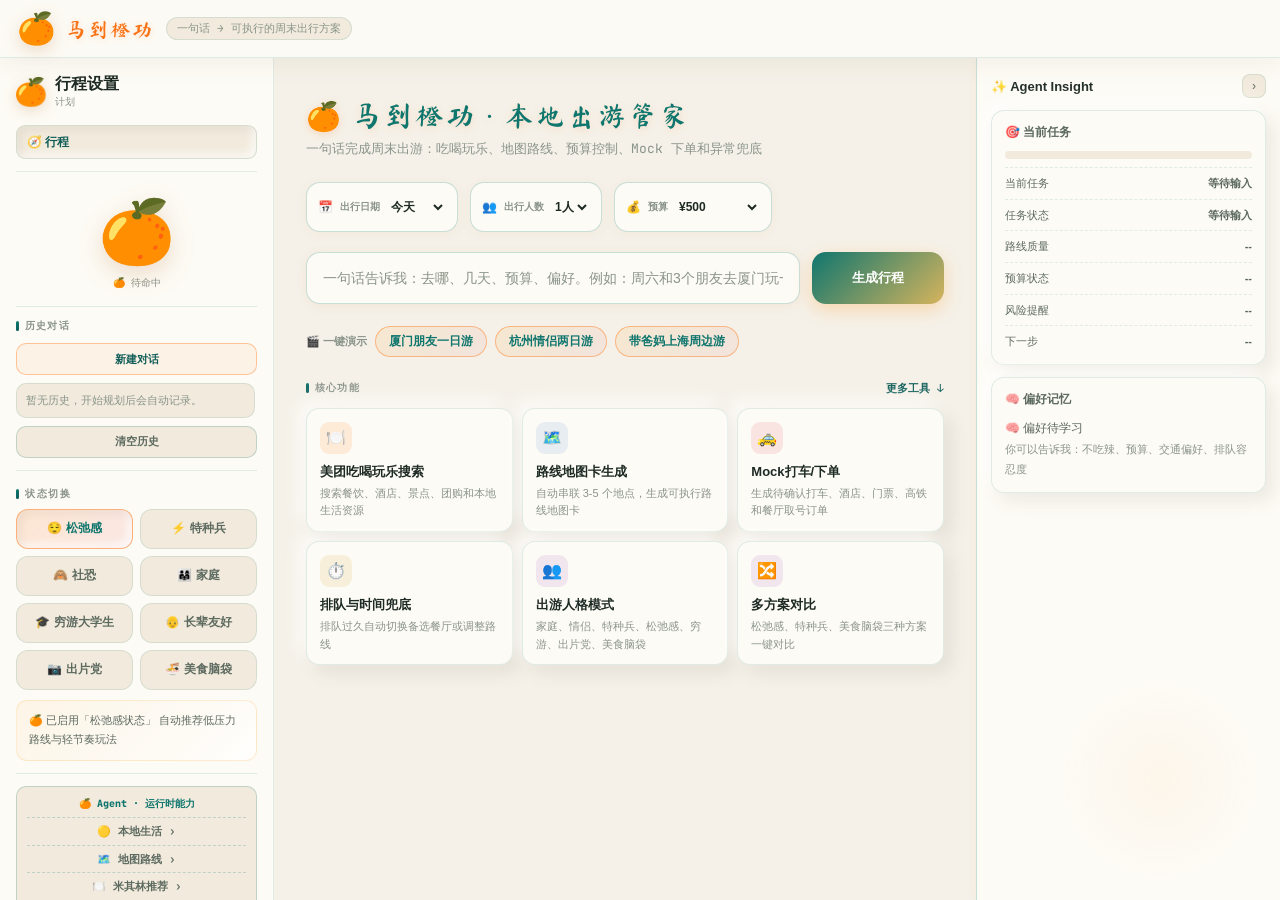
==== commit 01149bf7: "Refine home task launcher layout" ====
--- a/index.html
+++ b/index.html
@@ -158,7 +158,7 @@
     .demo-btn{padding:6px 13px;border-radius:18px;border:1px solid rgba(255,107,0,.4);background:linear-gradient(135deg,rgba(255,150,0,.1),rgba(212,0,31,.05));color:var(--o1);font-size:12px;font-weight:700;cursor:pointer;transition:all .15s;white-space:nowrap}
     .demo-btn:hover{background:rgba(255,107,0,.16);transform:translateY(-1px)}
     .chat-searchbar-wrap{position:relative}
-    .planner-control-row{display:grid;grid-template-columns:152px 132px 158px 132px;gap:12px;align-items:center;margin-top:2px;max-width:690px}
+    .planner-control-row{display:grid;grid-template-columns:152px 132px 158px;gap:12px;align-items:center;margin-top:2px;max-width:520px}
     .planner-pill{height:50px;border:1.5px solid var(--line2);background:var(--bg1);border-radius:14px;padding:0 11px;display:flex;align-items:center;gap:7px;color:var(--t2);font-size:12px;font-weight:700;box-shadow:0 2px 12px rgba(200,80,0,0.05)}
     .planner-pill-label{font-size:10px;color:var(--t3);font-family:var(--mono);white-space:nowrap}
     .planner-pill input,.planner-pill select{border:none;background:transparent;color:var(--t1);font-size:12px;font-weight:800;outline:none;width:100%;min-width:0}
@@ -169,7 +169,11 @@
     .planner-date-custom{display:none!important}
     .planner-pill.custom-date select{display:none}
     .planner-pill.custom-date .planner-date-custom{display:block!important}
-    .planner-action{height:50px;border:none;border-radius:14px;background:linear-gradient(135deg,var(--o1),var(--o3));color:white;font-size:13px;font-weight:900;cursor:pointer;box-shadow:0 6px 18px rgba(255,138,0,.25)}
+    .planner-action{height:52px;border:none;border-radius:14px;background:linear-gradient(135deg,var(--o1),var(--o3));color:white;font-size:13px;font-weight:900;cursor:pointer;box-shadow:0 6px 18px rgba(255,138,0,.25);white-space:nowrap}
+    .home-compose-row{display:grid;grid-template-columns:minmax(0,1fr) 132px;gap:12px;align-items:center;max-width:760px}
+    .home-compose-input{width:100%;height:52px;background:var(--bg1);border:1.5px solid var(--line2);border-radius:14px;color:var(--t1);font-family:var(--sans);font-size:14px;padding:0 16px;outline:none;box-shadow:0 2px 12px rgba(200,80,0,0.07)}
+    .home-compose-input::placeholder{color:var(--t3)}
+    .home-compose-input:focus{border-color:rgba(232,92,0,0.55);box-shadow:0 0 0 4px rgba(232,92,0,0.07),0 4px 16px rgba(200,80,0,0.1);background:var(--bg1)}
     .home-task-summary{display:none;align-items:center;justify-content:space-between;gap:14px;border:1px solid var(--line);background:var(--bg1);border-radius:14px;padding:12px 16px;box-shadow:0 2px 12px rgba(200,80,0,.06)}
     .home-task-summary-title{font-size:12px;color:var(--t3);font-family:var(--mono);font-weight:800}
     .home-task-summary-value{font-size:14px;color:var(--t1);font-weight:900;line-height:1.5}
@@ -179,7 +183,7 @@
     .chat-home.task-started .chat-home-main > :not(.home-task-summary){display:none}
     .chat-home.task-started .home-task-summary{display:flex}
     .chat-home.task-started .chat-home-sidebar{display:none}
-    .planner-overview{display:grid;grid-template-columns:repeat(3,1fr);gap:10px}
+    .planner-overview{display:none;grid-template-columns:repeat(3,1fr);gap:10px}
     .planner-stat{background:var(--bg1);border:1px solid var(--line);border-radius:12px;padding:12px 14px;box-shadow:0 2px 10px rgba(200,80,0,.05)}
     .planner-stat-label{font-size:10px;color:var(--t3);font-family:var(--mono);margin-bottom:6px}
     .planner-stat-val{font-size:15px;color:var(--t1);font-weight:900}
@@ -843,6 +847,55 @@
   .price-sim-window-price{font-size:16px;font-weight:900;color:#0f766e;margin:2px 0}
   .price-sim-window-tag{font-size:9px;color:var(--t3);font-family:var(--mono)}
   .price-sim-tip{font-size:11px;color:var(--t2);line-height:1.6;padding:8px 10px;background:rgba(255,107,0,.04);border-radius:9px;border:1px solid rgba(255,107,0,.1)}
+  @media (max-width:768px){
+    html,body{height:100%;overflow-x:hidden;overflow-y:hidden}
+    body{min-height:100%;overscroll-behavior-y:contain}
+    .topbar{height:56px;padding:0 14px;box-shadow:none;backdrop-filter:none;-webkit-backdrop-filter:none}
+    .top-logo{width:32px;height:32px;font-size:28px;filter:none}
+    .top-name{font-size:18px}
+    .top-tag,.top-status,.sidebar,.insight-panel,.chat-home-sidebar,.left-panel,.right-panel{display:none!important}
+    .workspace,.workspace.insight-collapsed{display:block;grid-template-columns:1fr;flex:1;min-height:0;overflow:hidden}
+    .workspace:before{display:none}
+    .panel,.chat-panel{width:100%;height:calc(100vh - 56px);min-height:0;overflow:hidden}
+    .chat-home{display:block;height:100%;min-height:0;overflow:hidden}
+    .chat-home-main,.chat-conv-area,.result-panel{height:100%;overflow-y:auto;overflow-x:hidden;-webkit-overflow-scrolling:touch;overscroll-behavior:contain;padding-left:16px;padding-right:16px;padding-bottom:104px}
+    .chat-home-main{max-width:none;margin:0;padding-top:24px;gap:16px}
+    .chat-home.task-started .chat-home-main{padding:10px 14px 104px}
+    .chat-hero-title{font-size:24px;line-height:1.25;letter-spacing:1px}
+    .chat-hero-sub{font-size:12px;line-height:1.7}
+    .planner-control-row{grid-template-columns:1fr 1fr;gap:10px;width:100%;max-width:none}
+    .planner-action{grid-column:1/-1;width:100%;box-shadow:none}
+    .home-compose-row{grid-template-columns:1fr;width:100%;max-width:none}
+    .planner-pill{height:48px;border-radius:12px;box-shadow:none}
+    .planner-overview{grid-template-columns:1fr;gap:10px}
+    .demo-row{gap:7px;flex-wrap:nowrap;overflow-x:auto;padding-bottom:2px;-webkit-overflow-scrolling:touch}
+    .demo-row-label,.demo-btn{flex-shrink:0}
+    .feat-grid{grid-template-columns:repeat(2,minmax(0,1fr));gap:10px}
+    .feat-grid .feat-card:nth-of-type(n+7){display:none!important}
+    body.mobile-more-open .feat-grid .feat-card:nth-of-type(n+7){display:block!important}
+    .feat-card{min-height:132px;padding:12px;box-shadow:none;transition:none}
+    .feat-card:hover{transform:none;box-shadow:none}
+    .feat-card:before{display:none}
+    .chat-input-bar{position:sticky;bottom:0;z-index:20;padding:10px 12px max(10px,env(safe-area-inset-bottom));background:#fbf7ef;box-shadow:none;backdrop-filter:none;-webkit-backdrop-filter:none}
+    .chat-textarea{max-height:88px}
+    .chat-conv-area{padding-top:14px}
+    .msg,.msg-body,.msg.wide-agent .msg-body{max-width:100%}
+    .agent-card,.chat-route,.meituan-trip-card,.weekend-plan-card,.panorama-trip-card,.mt-card,.mt-mini,.planner-stat,.route-choice-card,.weather-card,.ai-card,.steps-card,.m-card,.route-bar,.intent-lock-card,.pending-order-card,.feat-card{box-shadow:none!important}
+    .chat-searchbar,.chat-textarea,.field input,.field select,.michelin-input{box-shadow:none!important}
+    .topbar,.chat-input-bar,.planner-pill,.planner-action,.feat-card,.agent-card,.meituan-trip-card,.weekend-plan-card,.panorama-trip-card{backdrop-filter:none!important;-webkit-backdrop-filter:none!important;filter:none!important}
+    .cr-live-map-box,.mt-map-box,.wp-map{height:240px!important;min-height:220px!important;max-height:260px!important}
+    .wp-main,.pt-main,.mt-dashboard-grid,.mt-overview-grid,.mt-budget-grid,.mt-hotel-grid,.mt-day-grid,.wp-stop-list,.wp-activities,.wp-risk-row,.pt-leg-grid,.pt-rule-row,.pending-order-items,.intent-lock-grid,.route-card-grid{grid-template-columns:1fr!important}
+    .wp-status-flow,.pt-status-flow,.mt-status-flow,.route-profile-grid,.metrics{grid-template-columns:1fr 1fr!important}
+    .wp-map:before,.wp-mini-map:before,.wp-pin-label{display:none!important}
+    .wp-live-map,.mt-live-map,.cr-live-map{contain:paint;transform:translateZ(0)}
+    .wp-pin-num,.wp-mini-dot,.agent-toggle-btn,.voice-btn,.chat-send{box-shadow:none!important}
+    .cursor-blink,.typing-dots span,.agent-hd-pulse.anim,.tk-row.running,.mascot-svg{animation:none!important}
+    *,*:before,*:after{transition-duration:.01ms!important;scroll-behavior:auto!important}
+  }
+  @media (max-width:420px){
+    .planner-control-row{grid-template-columns:1fr}
+    .planner-action{grid-column:auto}
+  }
   </style>
 </head>
 <body>
@@ -956,7 +1009,6 @@
           <div class="chat-hero-tags">本地生活资源 · 地图路线引擎 · 智能规划 · Mock 执行闭环</div>
         </div>
         <div class="planner-control-row">
-          <input id="chatHomeInput" type="hidden">
           <label class="planner-pill" id="homeDateWrap">📅
             <span class="planner-pill-label">出行日期</span>
             <input id="homeTravelDate" type="hidden">
@@ -991,6 +1043,9 @@
             </select>
             <input class="planner-budget-custom" id="homeBudgetCustom" type="number" min="1" step="50" placeholder="预算" oninput="syncHomeBudgetOverview()">
           </label>
+        </div>
+        <div class="home-compose-row">
+          <input class="home-compose-input" id="chatHomeInput" type="text" placeholder="一句话告诉我：去哪、几天、预算、偏好。例如：周六和3个朋友去厦门玩一天，人均500，想拍照吃本地菜，不想排队" onkeydown="homeInputKeydown(event)">
           <button class="planner-action" onclick="submitHomeInput()">生成行程</button>
         </div>
         <div class="demo-row">
@@ -1023,9 +1078,9 @@
             <div class="feat-card" onclick="fillChatAndSend('帮我规划一条串联3-5个地点的出游路线并生成地图')"><div class="feat-icon blue">🗺️</div><div class="feat-name">路线地图卡生成</div><div class="feat-desc">自动串联 3-5 个地点，生成可执行路线地图卡</div></div>
             <div class="feat-card" onclick="fillChatAndSend('帮我打车去最近的热门景点')"><div class="feat-icon red">🚕</div><div class="feat-name">Mock打车/下单</div><div class="feat-desc">生成待确认打车、酒店、门票、高铁和餐厅取号订单</div></div>
             <div class="feat-card" onclick="fillChatAndSend('热门餐厅排队太久怎么办，帮我盯排队并准备备选餐厅')"><div class="feat-icon gold">⏱️</div><div class="feat-name">排队与时间兜底</div><div class="feat-desc">排队过久自动切换备选餐厅或调整路线</div></div>
-            <div class="feat-card hidden-card" onclick="fillChatAndSend('我想要出片+美食的松弛感出游风格')"><div class="feat-icon purple">👥</div><div class="feat-name">出游人格模式</div><div class="feat-desc">家庭、情侣、特种兵、松弛感、穷游、出片党、美食脑袋</div></div>
+            <div class="feat-card" onclick="fillChatAndSend('我想要出片+美食的松弛感出游风格')"><div class="feat-icon purple">👥</div><div class="feat-name">出游人格模式</div><div class="feat-desc">家庭、情侣、特种兵、松弛感、穷游、出片党、美食脑袋</div></div>
             <div class="feat-card" onclick="fillChatAndSend('帮我规划出游路线，并给出松弛感、特种兵、美食脑袋三种方案对比')"><div class="feat-icon purple">🔀</div><div class="feat-name">多方案对比</div><div class="feat-desc">松弛感、特种兵、美食脑袋三种方案一键对比</div></div>
-            <div class="feat-card" onclick="queryPremiumDiningRag('帮我查询黑珍珠和米其林高端餐饮推荐')"><div class="feat-icon gold">💎</div><div class="feat-name">高端餐饮·黑珍珠/米其林</div><div class="feat-desc">结合黑珍珠/米其林榜单餐厅资料，补充高品质餐饮参考</div></div>
+            <div class="feat-card hidden-card" onclick="queryPremiumDiningRag('帮我查询黑珍珠和米其林高端餐饮推荐')"><div class="feat-icon gold">💎</div><div class="feat-name">高端餐饮·黑珍珠/米其林</div><div class="feat-desc">结合黑珍珠/米其林榜单餐厅资料，补充高品质餐饮参考</div></div>
             <div class="feat-card hidden-card" onclick="fillChatAndSend('查询当前位置实时天气')"><div class="feat-icon blue">🌤️</div><div class="feat-name">实时天气查询</div><div class="feat-desc">出发前查当前位置或任意城市实时天气</div></div>
             <div class="feat-card hidden-card" onclick="fillChatAndSend('找离我最近的厕所')"><div class="feat-icon orange">🚻</div><div class="feat-name">找最近厕所</div><div class="feat-desc">按当前位置搜索附近公厕</div></div>
             <div class="feat-card hidden-card" onclick="showRouteIntensity()"><div class="feat-icon gold">🧭</div><div class="feat-name">路线强度评估</div><div class="feat-desc">根据步行、天气和人群判断这条路线是否适合执行</div></div>
@@ -1081,7 +1136,7 @@
     </div>
 
     <div class="chat-conv-area" id="chatMessages" style="display:none"></div>
-    <div class="chat-input-bar" id="chatInputBar" style="display:flex">
+    <div class="chat-input-bar" id="chatInputBar" style="display:none">
       <button class="agent-toggle-btn" id="agentToggleBtn" onclick="toggleAgentMode()" title="开启智能 Agent 多步推理">⚡</button>
       <div class="chat-textarea-wrap">
         <textarea class="chat-textarea" id="chatInput" rows="1" placeholder="一句话告诉我：去哪、几天、预算、偏好。例如：周六和3个朋友去厦门玩一天，人均500，想拍照吃本地菜，不想排队" onkeydown="chatKeydown(event)" oninput="autoResize(this)"></textarea>
@@ -1147,6 +1202,8 @@
 let mapRuntimeConfig = null;
 let voiceAutoSend = true;
 let lastHomeTaskInput = '';
+const MOBILE_VIEWPORT = window.matchMedia('(max-width: 768px)');
+function scrollOpts(block='end'){return {behavior:MOBILE_VIEWPORT.matches?'auto':'smooth',block};}
 
 function setText(id, text) {
   const el = document.getElementById(id);
@@ -2531,8 +2588,9 @@
   return document.getElementById('chatHome')?.classList.contains('task-started');
 }
 function submitHomeInput(){
-  const v=(document.getElementById('chatInput')?.value || document.getElementById('chatHomeInput')?.value || '').trim();
-  if(!v){document.getElementById('chatInput')?.focus();return;}
+  const source = isHomeTaskStarted() ? document.getElementById('chatInput') : document.getElementById('chatHomeInput');
+  const v=(source?.value || '').trim();
+  if(!v){source?.focus();return;}
   lastHomeTaskInput = v;
   applyHomeControlsFromText(v);
   triggerChat(v);
@@ -2594,6 +2652,7 @@
 }
 function toggleMoreCards(){
   moreCardsOpen=!moreCardsOpen;
+  document.body.classList.toggle('mobile-more-open', moreCardsOpen);
   document.querySelectorAll('.hidden-card').forEach(el=>el.classList.toggle('show',moreCardsOpen));
   const btn=document.getElementById('featMoreBtn'),chip=document.getElementById('moreChipBtn');
   if(btn)btn.textContent=moreCardsOpen?'收起 ↑':'展开更多 ↓';
@@ -2712,7 +2771,7 @@
   const time=new Date().toLocaleTimeString('zh-CN',{hour:'2-digit',minute:'2-digit'});
   const div=document.createElement('div');div.className='msg bot';
   div.innerHTML=`<div class="msg-avatar">🍊</div><div class="msg-body">${renderWeatherFallbackCard(message)}<div class="msg-time">${time}</div></div>`;
-  document.getElementById('chatMessages').appendChild(div);div.scrollIntoView({behavior:'smooth',block:'end'});
+  document.getElementById('chatMessages').appendChild(div);div.scrollIntoView(scrollOpts('end'));
   setStatus('','天气服务暂时繁忙，已启用兜底');setMascot('idle');
 }
 
@@ -2777,14 +2836,14 @@
   const cleanContent = content ? `<div class="msg-text">${cleanHTMLText(content)}</div>` : '';
   div.innerHTML=`<div class="msg-avatar">${avatar}</div><div class="msg-body">${cleanContent}${extra}<div class="msg-time">${time}</div></div>`;
   document.getElementById('chatMessages').appendChild(div);
-  div.scrollIntoView({behavior:'smooth',block:'end'});
+  div.scrollIntoView(scrollOpts('end'));
   return div;
 }
 function addTyping(){
   const div=document.createElement('div');div.className='msg bot';div.id='typing';
   div.innerHTML=`<div class="msg-avatar">🍊</div><div class="msg-body"><div class="msg-text" style="padding:0"><div class="typing-dots"><span></span><span></span><span></span></div></div></div>`;
   document.getElementById('chatMessages').appendChild(div);
-  div.scrollIntoView({behavior:'smooth',block:'end'});
+  div.scrollIntoView(scrollOpts('end'));
   return div;
 }
 
@@ -2947,7 +3006,7 @@
   if (!body) return;
   const time = new Date().toLocaleTimeString('zh-CN', {hour:'2-digit', minute:'2-digit'});
   body.innerHTML = `<div class="msg-text">${html}</div><div class="msg-time">${time}</div>`;
-  msg.scrollIntoView({behavior:'smooth', block:'end'});
+  msg.scrollIntoView(scrollOpts('end'));
 }
 
 async function queryPremiumDiningRag(defaultQuery) {
@@ -3071,7 +3130,7 @@
       const w=wData.data,time=new Date().toLocaleTimeString('zh-CN',{hour:'2-digit',minute:'2-digit'});
       const div=document.createElement('div');div.className='msg bot';
       div.innerHTML=`<div class="msg-avatar">🍊</div><div class="msg-body">${renderWeatherCard(weatherResult.label,w)}<div class="msg-time">${time}</div></div>`;
-      document.getElementById('chatMessages').appendChild(div);div.scrollIntoView({behavior:'smooth',block:'end'});
+      document.getElementById('chatMessages').appendChild(div);div.scrollIntoView(scrollOpts('end'));
       setStatus('','✅ 天气查询成功');setMascot('success');setTimeout(()=>setMascot('idle'),2500);
     }catch(e){appendWeatherFallback(e.message, typing);}
     resetStatus();return;
@@ -3128,7 +3187,7 @@
       const w=wData.data,time=new Date().toLocaleTimeString('zh-CN',{hour:'2-digit',minute:'2-digit'});
       const div=document.createElement('div');div.className='msg bot';
       div.innerHTML=`<div class="msg-avatar">🍊</div><div class="msg-body">${renderWeatherCard(weatherResult.label,w)}<div class="msg-time">${time}</div></div>`;
-      document.getElementById('chatMessages').appendChild(div);div.scrollIntoView({behavior:'smooth',block:'end'});
+      document.getElementById('chatMessages').appendChild(div);div.scrollIntoView(scrollOpts('end'));
       setStatus('','✅ 天气查询成功');setMascot('success');setTimeout(()=>setMascot('idle'),2500);
     }catch(e){appendWeatherFallback(e.message, typing);}
     resetStatus();return;
@@ -3153,9 +3212,9 @@
   const aiEl=document.createElement('div');aiEl.className='msg bot';
   aiEl.innerHTML=`<div class="msg-avatar">🍊</div><div class="msg-body"><div class="msg-text" id="chatAIText"></div><div class="msg-time">${timeStr}</div></div>`;
   document.getElementById('chatMessages').appendChild(aiEl);
-  aiEl.scrollIntoView({behavior:'smooth',block:'end'});
+  aiEl.scrollIntoView(scrollOpts('end'));
   await streamAI(routeData,aiLang,document.getElementById('chatAIText'));
-  aiEl.scrollIntoView({behavior:'smooth',block:'end'});
+  aiEl.scrollIntoView(scrollOpts('end'));
   // ✅ 保存路线对话到历史
   appendChatHistory('user', input);
   appendChatHistory('assistant', `路线规划：${routeData.start.name} → ${routeData.destination.name}，${routeData.route.distance_km}km`);
@@ -3493,7 +3552,7 @@
   const home=document.getElementById('chatHome');
   if(home&&home.style.display!=='none')showChatConv();
   document.getElementById('chatMessages').appendChild(div);
-  div.scrollIntoView({behavior:'smooth',block:'end'});
+  div.scrollIntoView(scrollOpts('end'));
   if (!toilet) _startAgentTimer(id); // 🚻 找厕所不显示"生成路线"计时文案
   return id;
 }
@@ -3564,7 +3623,7 @@
   if (document.getElementById(`tdot_intent_${cardId}`)?.className.includes('running')) {
     taskTreeFinishIntent(cardId, `识别到 ${meta.label} 需求`);
   }
-  document.getElementById(`agentMsg_${cardId}`)?.scrollIntoView({behavior:'smooth',block:'end'});
+  document.getElementById(`agentMsg_${cardId}`)?.scrollIntoView(scrollOpts('end'));
 }
 function addCompletedAgentStep(cardId, toolName, summary, chip='地图') {
   if (window._toiletCards && window._toiletCards[cardId]) return;
@@ -5476,7 +5535,7 @@
   }
   const div=document.createElement('div'); div.className='msg bot';
   div.innerHTML=`<div class="msg-avatar">🍊</div><div class="msg-body"><div class="agent-card" style="padding:14px 16px">${html}</div></div>`;
-  wrap.appendChild(div); div.scrollIntoView({behavior:'smooth',block:'end'});
+  wrap.appendChild(div); div.scrollIntoView(scrollOpts('end'));
 }
 function routeCardCityMismatch(data = {}) {
   const city = String(data.city || data.destination || data.render_city || '');
@@ -5950,7 +6009,7 @@
        <div style="font-weight:700;color:#0b8f3a;font-size:13px">🍽️ 已补充美团真实资源</div>
        <div style="font-size:12px;color:var(--t2);margin-top:4px">${escapeHTML(evt.message||'以下商户来自美团真实资源，营业和订位需二次确认。')}</div>${cards}
      </div>`);
-  document.getElementById(`agentMsg_${cardId}`)?.scrollIntoView({behavior:'smooth',block:'end'});
+  document.getElementById(`agentMsg_${cardId}`)?.scrollIntoView(scrollOpts('end'));
 }
 
 function decodeMeituanItem(encodedPayload){
@@ -6013,7 +6072,7 @@
   bot.innerHTML = `<div class="msg-avatar">🍊</div><div class="msg-body">${renderMapFirstCard(base, `branch_${Date.now()}`)}<div class="msg-time">${now()}</div></div>`;
   document.getElementById('chatConv')?.appendChild(bot);
   appendChatHistory('assistant', {message_type:'trip_plan', content:base.summary, plan_json:base});
-  bot.scrollIntoView({behavior:'smooth',block:'end'});
+  bot.scrollIntoView(scrollOpts('end'));
 }
 function renderRouteRetryActions(cardId, message, source) {
   const safeMessage = escapeHTML(message || '真实候选点不足，暂不生成路线卡。请补充当前目的地的景点或餐饮数据后重试。');
@@ -6057,7 +6116,7 @@
   let switcher = '';
   if (window.__planBranches.length >= 2){
     const tabs = window.__planBranches.slice(-6).map(v =>
-      '<button class="pending-order-btn secondary" style="font-size:11px;padding:3px 9px;'+(v.cardId===cardId?'background:#e85c00;color:#fff;border-color:#e85c00':'')+'" onclick="document.getElementById(\'agentMsg_'+v.cardId+'\')?.scrollIntoView({behavior:\'smooth\',block:\'start\'})">'+escapeHTML(v.label)+'</button>').join('');
+      '<button class="pending-order-btn secondary" style="font-size:11px;padding:3px 9px;'+(v.cardId===cardId?'background:#e85c00;color:#fff;border-color:#e85c00':'')+'" onclick="document.getElementById(\'agentMsg_'+v.cardId+'\')?.scrollIntoView(scrollOpts(\'start\'))">'+escapeHTML(v.label)+'</button>').join('');
     switcher = '<div style="margin:0 0 10px;display:flex;gap:6px;flex-wrap:wrap;align-items:center"><span style="font-size:11px;color:var(--t3)">方案版本：</span>'+tabs+'</div>';
   }
   if ((banner||switcher) && bodyEl) bodyEl.insertAdjacentHTML('afterbegin', switcher + banner);
@@ -6102,7 +6161,7 @@
       w.appendChild(renderOptionButtons(taskState.options));
     }
   }
-  document.getElementById(`agentMsg_${cardId}`)?.scrollIntoView({behavior:'smooth',block:'end'});
+  document.getElementById(`agentMsg_${cardId}`)?.scrollIntoView(scrollOpts('end'));
 }
 
 /* ── Task State：方案按钮 + 右侧面板 ── */
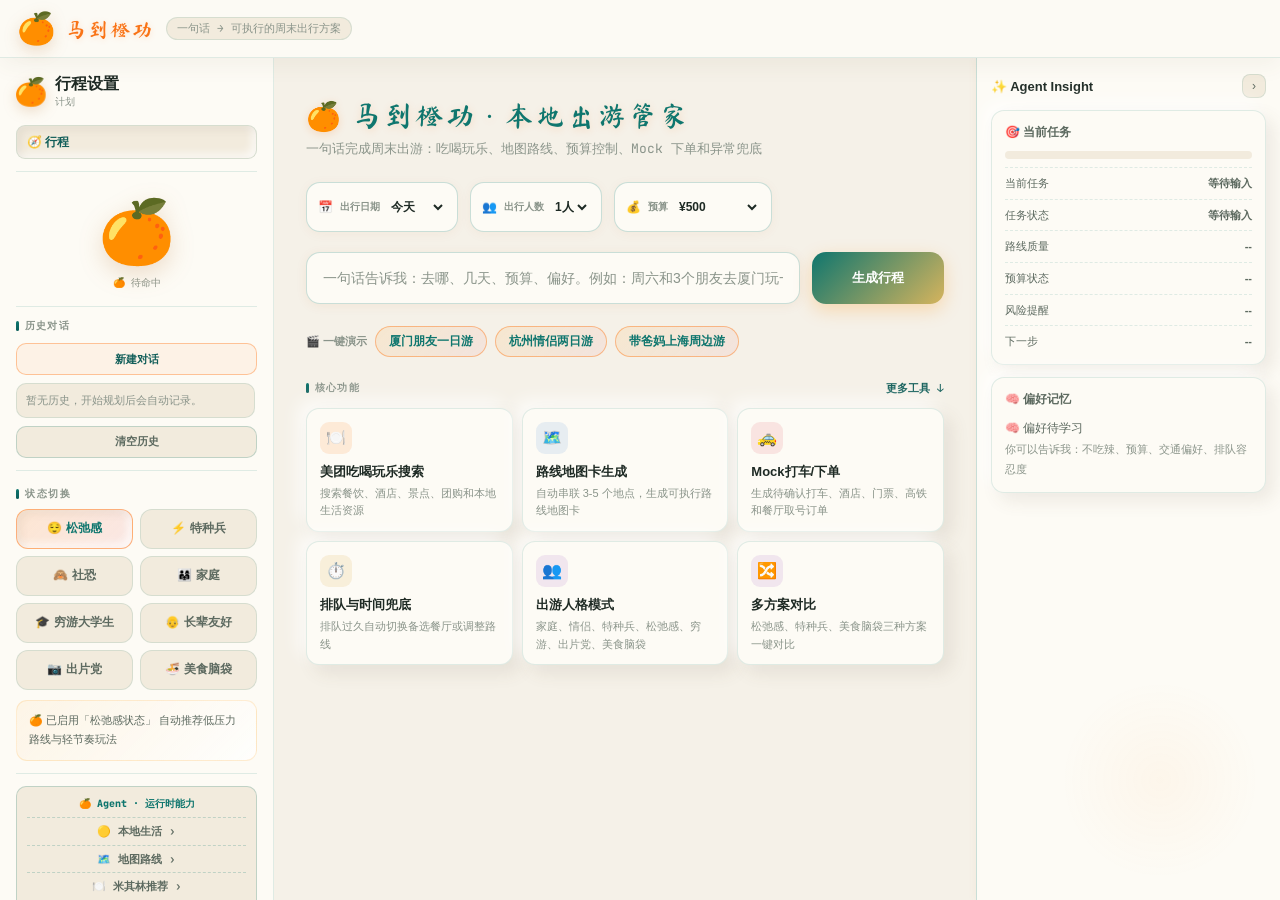
==== commit 8172d285: "Expose inline feature action handler" ====
--- a/index.html
+++ b/index.html
@@ -213,6 +213,13 @@
     .feat-card:active{transform:translateY(0)}
     .feat-card.hidden-card{display:none}
     .feat-card.hidden-card.show{display:block;animation:fadeSlideIn 0.22s ease}
+    .feature-result-host{margin-top:12px}
+    .feature-inline-result{border:1px solid var(--orange-line);border-radius:13px;background:linear-gradient(135deg,#fffdf8,#fff8ef);padding:13px 14px;line-height:1.65;max-height:none;min-height:0;box-shadow:0 2px 10px rgba(200,80,0,.05)}
+    .feature-inline-result.compact{max-width:760px}
+    .feature-inline-head{display:flex;align-items:center;justify-content:space-between;gap:8px;margin-bottom:8px}
+    .feature-inline-title{font-size:14px;font-weight:900;color:var(--t1)}
+    .feature-inline-close{border:1px solid var(--line);background:var(--bg1);border-radius:8px;color:var(--t2);font-size:12px;padding:3px 8px;cursor:pointer}
+    .feature-empty-card{border:1px solid var(--line);border-radius:10px;background:var(--bg1);padding:12px 13px;min-height:0;max-height:160px;color:var(--t2);font-size:13px;line-height:1.7}
     .feat-icon{width:32px;height:32px;border-radius:9px;margin-bottom:9px;display:flex;align-items:center;justify-content:center;font-size:16px}
     .feat-icon.orange{background:rgba(255,107,0,0.12)}
     .feat-icon.red{background:rgba(212,0,31,0.09)}
@@ -1074,19 +1081,20 @@
             <button class="feat-more-btn" id="featMoreBtn" onclick="toggleMoreCards()">更多工具 ↓</button>
           </div>
           <div class="feat-grid" id="featGrid">
-            <div class="feat-card" onclick="fillChatAndSend('搜我附近好吃的本地美食和团购')"><div class="feat-icon orange">🍽️</div><div class="feat-name">美团吃喝玩乐搜索</div><div class="feat-desc">搜索餐饮、酒店、景点、团购和本地生活资源</div></div>
-            <div class="feat-card" onclick="fillChatAndSend('帮我规划一条串联3-5个地点的出游路线并生成地图')"><div class="feat-icon blue">🗺️</div><div class="feat-name">路线地图卡生成</div><div class="feat-desc">自动串联 3-5 个地点，生成可执行路线地图卡</div></div>
-            <div class="feat-card" onclick="fillChatAndSend('帮我打车去最近的热门景点')"><div class="feat-icon red">🚕</div><div class="feat-name">Mock打车/下单</div><div class="feat-desc">生成待确认打车、酒店、门票、高铁和餐厅取号订单</div></div>
-            <div class="feat-card" onclick="fillChatAndSend('热门餐厅排队太久怎么办，帮我盯排队并准备备选餐厅')"><div class="feat-icon gold">⏱️</div><div class="feat-name">排队与时间兜底</div><div class="feat-desc">排队过久自动切换备选餐厅或调整路线</div></div>
-            <div class="feat-card" onclick="fillChatAndSend('我想要出片+美食的松弛感出游风格')"><div class="feat-icon purple">👥</div><div class="feat-name">出游人格模式</div><div class="feat-desc">家庭、情侣、特种兵、松弛感、穷游、出片党、美食脑袋</div></div>
-            <div class="feat-card" onclick="fillChatAndSend('帮我规划出游路线，并给出松弛感、特种兵、美食脑袋三种方案对比')"><div class="feat-icon purple">🔀</div><div class="feat-name">多方案对比</div><div class="feat-desc">松弛感、特种兵、美食脑袋三种方案一键对比</div></div>
-            <div class="feat-card hidden-card" onclick="queryPremiumDiningRag('帮我查询黑珍珠和米其林高端餐饮推荐')"><div class="feat-icon gold">💎</div><div class="feat-name">高端餐饮·黑珍珠/米其林</div><div class="feat-desc">结合黑珍珠/米其林榜单餐厅资料，补充高品质餐饮参考</div></div>
-            <div class="feat-card hidden-card" onclick="fillChatAndSend('查询当前位置实时天气')"><div class="feat-icon blue">🌤️</div><div class="feat-name">实时天气查询</div><div class="feat-desc">出发前查当前位置或任意城市实时天气</div></div>
-            <div class="feat-card hidden-card" onclick="fillChatAndSend('找离我最近的厕所')"><div class="feat-icon orange">🚻</div><div class="feat-name">找最近厕所</div><div class="feat-desc">按当前位置搜索附近公厕</div></div>
-            <div class="feat-card hidden-card" onclick="showRouteIntensity()"><div class="feat-icon gold">🧭</div><div class="feat-name">路线强度评估</div><div class="feat-desc">根据步行、天气和人群判断这条路线是否适合执行</div></div>
-            <div class="feat-card hidden-card" onclick="fillChatAndSend('出行装备清单')"><div class="feat-icon green">🎒</div><div class="feat-name">出行装备清单</div><div class="feat-desc">生成个性化装备检查提醒</div></div>
-            <div class="feat-card hidden-card" onclick="fillChatAndSend('遇到突发情况怎么处理')"><div class="feat-icon red">🚑</div><div class="feat-name">应急处置指南</div><div class="feat-desc">突发情况紧急处理与安全须知</div></div>
+            <div class="feat-card" onclick="handleFeatureAction('meituan_search')"><div class="feat-icon orange">🍽️</div><div class="feat-name">美团吃喝玩乐搜索</div><div class="feat-desc">搜索餐饮、酒店、景点、团购和本地生活资源</div></div>
+            <div class="feat-card" onclick="handleFeatureAction('route_map')"><div class="feat-icon blue">🗺️</div><div class="feat-name">路线地图卡生成</div><div class="feat-desc">自动串联 3-5 个地点，生成可执行路线地图卡</div></div>
+            <div class="feat-card" onclick="handleFeatureAction('mock_order')"><div class="feat-icon red">🚕</div><div class="feat-name">Mock打车/下单</div><div class="feat-desc">生成待确认打车、酒店、门票、高铁和餐厅取号订单</div></div>
+            <div class="feat-card" onclick="handleFeatureAction('queue_fallback')"><div class="feat-icon gold">⏱️</div><div class="feat-name">排队与时间兜底</div><div class="feat-desc">排队过久自动切换备选餐厅或调整路线</div></div>
+            <div class="feat-card" onclick="handleFeatureAction('persona_modes')"><div class="feat-icon purple">👥</div><div class="feat-name">出游人格模式</div><div class="feat-desc">家庭、情侣、特种兵、松弛感、穷游、出片党、美食脑袋</div></div>
+            <div class="feat-card" onclick="handleFeatureAction('multi_options')"><div class="feat-icon purple">🔀</div><div class="feat-name">多方案对比</div><div class="feat-desc">松弛感、特种兵、美食脑袋三种方案一键对比</div></div>
+            <div class="feat-card hidden-card" onclick="handleFeatureAction('high_end_dining')"><div class="feat-icon gold">💎</div><div class="feat-name">高端餐饮·黑珍珠/米其林</div><div class="feat-desc">结合黑珍珠/米其林榜单餐厅资料，补充高品质餐饮参考</div></div>
+            <div class="feat-card hidden-card" onclick="handleFeatureAction('weather')"><div class="feat-icon blue">🌤️</div><div class="feat-name">实时天气查询</div><div class="feat-desc">出发前查当前位置或任意城市实时天气</div></div>
+            <div class="feat-card hidden-card" onclick="handleFeatureAction('nearby_toilet')"><div class="feat-icon orange">🚻</div><div class="feat-name">找最近厕所</div><div class="feat-desc">按当前位置搜索附近公厕</div></div>
+            <div class="feat-card hidden-card" onclick="handleFeatureAction('route_intensity')"><div class="feat-icon gold">🧭</div><div class="feat-name">路线强度评估</div><div class="feat-desc">根据步行、天气和人群判断这条路线是否适合执行</div></div>
+            <div class="feat-card hidden-card" onclick="handleFeatureAction('packing_list')"><div class="feat-icon green">🎒</div><div class="feat-name">出行装备清单</div><div class="feat-desc">生成个性化装备检查提醒</div></div>
+            <div class="feat-card hidden-card" onclick="handleFeatureAction('emergency_guide')"><div class="feat-icon red">🚑</div><div class="feat-name">应急处置指南</div><div class="feat-desc">突发情况紧急处理与安全须知</div></div>
           </div>
+          <div class="feature-result-host" id="featureResultHost"></div>
         </div>
       </div>
 
@@ -3008,6 +3016,202 @@
   body.innerHTML = `<div class="msg-text">${html}</div><div class="msg-time">${time}</div>`;
   msg.scrollIntoView(scrollOpts('end'));
 }
+
+function hasActivePlan(){return isHomeTaskStarted() && document.getElementById('chatMessages')?.style.display !== 'none';}
+function featureActionTitle(type){
+  return ({
+    weather:'实时天气查询',
+    nearby_toilet:'找最近厕所',
+    route_intensity:'路线强度评估',
+    packing_list:'出行装备清单',
+    emergency_guide:'应急处置指南',
+    high_end_dining:'高端餐饮推荐',
+    meituan_search:'本地生活资源',
+    route_map:'路线地图卡',
+    mock_order:'Mock 下单',
+    queue_fallback:'排队与时间兜底',
+    multi_options:'多方案对比',
+    persona_modes:'出游人格模式'
+  })[type] || '工具结果';
+}
+function getFeatureResultHost(){
+  if (hasActivePlan()) return document.getElementById('chatMessages');
+  return document.getElementById('featureResultHost');
+}
+function renderFeatureResult(type, bodyHTML, opts={}){
+  const host = getFeatureResultHost();
+  if (!host) return null;
+  const title = opts.title || featureActionTitle(type);
+  const active = hasActivePlan();
+  let card;
+  if (active) {
+    card = document.createElement('div');
+    card.className = 'feature-inline-result compact';
+    host.appendChild(card);
+  } else {
+    host.innerHTML = '';
+    card = document.createElement('div');
+    card.className = 'feature-inline-result';
+    host.appendChild(card);
+  }
+  card.innerHTML = `<div class="feature-inline-head"><div class="feature-inline-title">${escapeHTML(title)}</div><button class="feature-inline-close" type="button" onclick="this.closest('.feature-inline-result')?.remove()">收起</button></div><div class="feature-inline-body">${bodyHTML}</div>`;
+  card.scrollIntoView({behavior:MOBILE_VIEWPORT.matches?'auto':'smooth',block:'nearest'});
+  return card;
+}
+function setFeatureLoading(type, message){
+  return renderFeatureResult(type, `<div class="feature-empty-card"><span class="astep-loading">${escapeHTML(message || '正在处理，请稍候')}</span></div>`);
+}
+function featureSmallCard(text, actions=''){
+  return `<div class="feature-empty-card">${escapeHTML(text)}${actions ? `<div style="margin-top:10px;display:flex;gap:8px;flex-wrap:wrap">${actions}</div>` : ''}</div>`;
+}
+function setHomeDraft(text){
+  const input = document.getElementById('chatHomeInput');
+  if (input) {
+    input.value = text;
+    input.focus();
+  }
+}
+async function readAgentFeatureFinal(message, userLocation=null){
+  const tripParams = getHomeTripParams();
+  const profileCfg = ROUTE_PROFILE_CONFIG[currentRouteProfile] || ROUTE_PROFILE_CONFIG[getRecommendedRouteProfile()];
+  const resp = await fetch(`${BACKEND}/api/agent`, {
+    method:'POST',
+    headers:{'Content-Type':'application/json'},
+    body:JSON.stringify({
+      message,
+      city:document.getElementById('city')?.value?.trim() || '',
+      userLocation,
+      user_id:currentUserId,
+      session_id:chatSessionId,
+      history:chatHistory.slice(-4),
+      persona:currentPersonas.join(','),
+      personas:currentPersonas,
+      route_profile:profileCfg.apiName,
+      route_strategy:profileCfg.prompt,
+      map_provider:mapProvider,
+      travel_date:tripParams.travel_date,
+      people_count:tripParams.people_count,
+      budget:tripParams.budget,
+      budget_strategy:tripParams.budget_strategy,
+    })
+  });
+  if (!resp.ok) throw new Error('数据暂未返回，已启用备用方案。');
+  const reader = resp.body.getReader();
+  const dec = new TextDecoder();
+  let buf = '', finalEvt = null;
+  while (true) {
+    const {done, value} = await reader.read();
+    if (done) break;
+    buf += dec.decode(value, {stream:true});
+    const lines = buf.split('\n');
+    buf = lines.pop();
+    for (const line of lines) {
+      if (!line.startsWith('data: ')) continue;
+      try {
+        const evt = JSON.parse(line.slice(6));
+        if (evt.type === 'final') finalEvt = evt;
+      } catch {}
+    }
+  }
+  return finalEvt || {};
+}
+function buildRouteIntensityHTML(){
+  const data = window.__lastRouteCard;
+  const route = (data && Array.isArray(data.route_map)) ? data.route_map.filter(s=>s&&s.name) : [];
+  if (!route.length){
+    return `<div class="feature-empty-card">
+      <div style="font-weight:900;color:#9a4f00;margin-bottom:6px">还没有可评估路线</div>
+      请先生成行程，再查看路线强度。这个卡片不会创建新任务，也不会折叠首页。
+    </div>`;
+  }
+  let walkMin=0, taxiSeg=0;
+  route.forEach(s=>{
+    const t=String(s.next_transport||''); const dur=Number(s.next_duration_minutes||0);
+    if(/步行|walk/i.test(t)) walkMin+=dur; else if(t) taxiSeg++;
+  });
+  if(walkMin===0 && taxiSeg===0) walkMin = route.length*12;
+  const walkKm = Math.round(walkMin*0.07*10)/10;
+  const level = walkKm<3?'低':(walkKm<=6?'中':'高');
+  const sugg=[];
+  if(walkKm>6) sugg.push('建议减少点位或把长距离段改打车');
+  else if(walkKm>4) sugg.push('建议加入一个咖啡/商场休息点');
+  else sugg.push('强度较轻，适合松弛感执行');
+  return `<div style="font-size:13px;line-height:1.8;color:var(--t1)">
+    路线强度：<b>${level}</b><br>
+    预计步行：约 ${walkKm}km（约 ${walkMin} 分钟）<br>
+    节点数：${route.length} 个 · 交通段：${taxiSeg} 段
+    <div style="margin-top:8px;color:#7a4520">建议：${escapeHTML(sugg.join('；'))}</div>
+  </div>`;
+}
+async function handleFeatureAction(featureType){
+  console.log('[FEATURE_ACTION]', featureType);
+  if (featureType === 'weather') {
+    setFeatureLoading(featureType, '正在查询当前位置天气...');
+    try {
+      const data = await fetchWeatherForIntent({intent:'weather',city:'当前位置',use_location:true}, document.getElementById('city')?.value?.trim() || '');
+      renderFeatureResult(featureType, renderWeatherCard(data.label, data.data.data));
+    } catch (e) {
+      renderFeatureResult(featureType, featureSmallCard('天气数据暂未返回，出发前建议再次确认。'));
+    } finally { setStatus('', '就绪'); setMascot('idle'); }
+    return;
+  }
+  if (featureType === 'nearby_toilet') {
+    setFeatureLoading(featureType, '正在读取当前位置并查找最近卫生间...');
+    const gps = await getGPS(6000);
+    if (!gps) {
+      renderFeatureResult(featureType, featureSmallCard('请允许浏览器定位后重试；我会优先查明确厕所，再查商场、地铁站、公园等可能有卫生间的地点。', `<button class="pending-order-btn" type="button" onclick="handleFeatureAction('nearby_toilet')">重新定位</button>`));
+      return;
+    }
+    try {
+      const msg = `找离我最近的厕所（我的当前位置：纬度${gps.lat.toFixed(6)},经度${gps.lng.toFixed(6)}）`;
+      const evt = await readAgentFeatureFinal(msg, gps);
+      const payload = evt.payload?.reply_type === 'nearby_toilet_results' ? evt.payload : _extractNearbyToiletJSON(evt.text || '');
+      renderFeatureResult(featureType, payload ? renderNearbyToiletResultsCard(payload) : featureSmallCard('附近暂未找到明确厕所，我可以继续查商场、地铁站、公园。', `<button class="pending-order-btn" type="button" onclick="handleFeatureAction('nearby_toilet')">扩大范围重试</button>`));
+    } catch (e) {
+      renderFeatureResult(featureType, featureSmallCard('附近暂未找到明确厕所，我可以继续查商场、地铁站、公园。', `<button class="pending-order-btn" type="button" onclick="handleFeatureAction('nearby_toilet')">扩大范围重试</button>`));
+    }
+    return;
+  }
+  if (featureType === 'route_intensity') {
+    renderFeatureResult(featureType, buildRouteIntensityHTML());
+    return;
+  }
+  if (featureType === 'high_end_dining') {
+    setFeatureLoading(featureType, '正在整理榜单餐厅资料...');
+    const q = '帮我查询黑珍珠和米其林高端餐饮推荐';
+    try {
+      const res = await fetch(`${BACKEND}/api/rag/premium_dining`, {method:'POST',headers:{'Content-Type':'application/json'},body:JSON.stringify({query:q, city:document.getElementById('city')?.value?.trim() || ''})});
+      const data = await res.json();
+      renderFeatureResult(featureType, (!res.ok || data.error) ? featureSmallCard('暂未找到该城市榜单餐厅，可切换城市或使用美团搜索。') : renderPremiumDiningRagCard(data));
+    } catch (e) {
+      renderFeatureResult(featureType, featureSmallCard('暂未找到该城市榜单餐厅，可切换城市或使用美团搜索。'));
+    }
+    return;
+  }
+  const draftMap = {
+    meituan_search:'搜我附近好吃的本地美食和团购',
+    route_map:'帮我规划一条串联3-5个地点的出游路线并生成地图',
+    mock_order:'帮我打车去最近的热门景点',
+    queue_fallback:'热门餐厅排队太久怎么办，帮我盯排队并准备备选餐厅',
+    multi_options:'帮我规划出游路线，并给出松弛感、特种兵、美食脑袋三种方案对比'
+  };
+  if (featureType === 'packing_list') {
+    renderFeatureResult(featureType, `<div class="feature-empty-card">建议携带：充电宝、纸巾、雨伞/防晒、常用药、身份证件、少量现金。生成行程后我会按天气和路线强度细化装备。</div>`);
+    return;
+  }
+  if (featureType === 'emergency_guide') {
+    renderFeatureResult(featureType, `<div class="feature-empty-card">安全提示：保留同行人联系方式，夜间优先公共交通/正规打车，遇到排队或天气变化先切换备选点。紧急情况请优先联系当地求助电话。</div>`);
+    return;
+  }
+  if (featureType === 'persona_modes') {
+    renderFeatureResult(featureType, `<div class="feature-empty-card">左侧可切换松弛感、特种兵、家庭、长辈友好、出片党、美食脑袋。当前不会新建任务，生成行程时会一起生效。</div>`);
+    return;
+  }
+  const draft = draftMap[featureType] || '';
+  if (draft) setHomeDraft(draft);
+  renderFeatureResult(featureType, featureSmallCard('我已把这个工具需求放进首页输入框。确认目的地、日期、人数和预算后，点击“生成行程”即可。', `<button class="pending-order-btn" type="button" onclick="submitHomeInput()">生成行程</button>`));
+}
+window.handleFeatureAction = handleFeatureAction;
 
 async function queryPremiumDiningRag(defaultQuery) {
   const typed = (document.getElementById('chatInput')?.value || '').trim();
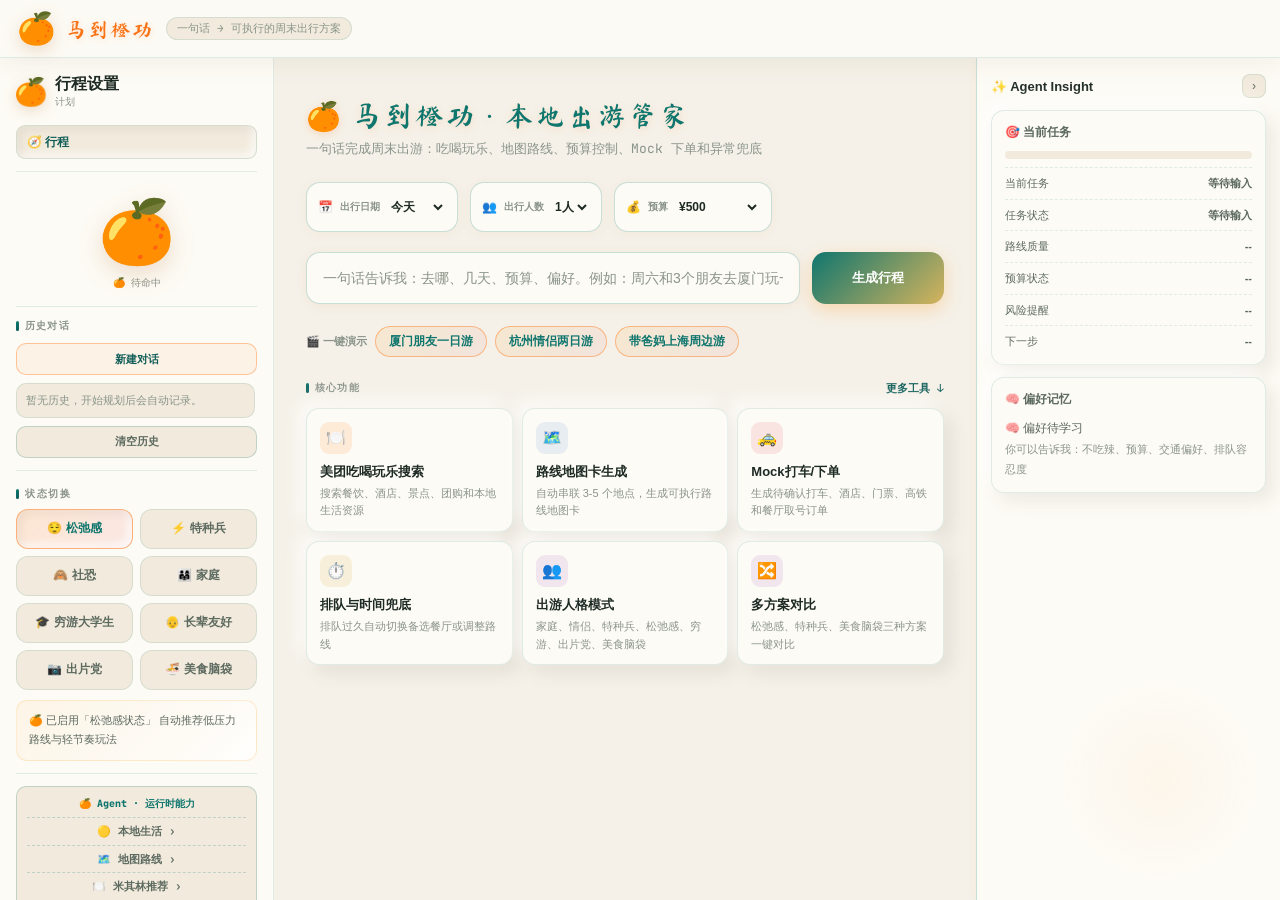
==== commit 9d0f4a48: "Fix mobile home input and demo clipping" ====
--- a/index.html
+++ b/index.html
@@ -760,23 +760,28 @@
     .wp-map{min-height:240px}
   }
   @media (max-width:760px){
-    html,body{overflow:hidden}
+    html,body{height:auto;min-height:100%;overflow-x:hidden;overflow-y:auto}
     .topbar{height:52px;padding:0 12px;gap:8px}
     .top-logo{width:32px;height:32px;font-size:28px}
     .top-name{font-size:18px;letter-spacing:1px;white-space:nowrap}
     .top-tag{display:none}
-    .workspace,.workspace.insight-collapsed{display:block;overflow:hidden}
+    .workspace,.workspace.insight-collapsed{display:block;overflow:visible}
     .sidebar,.insight-panel{display:none!important}
-    .chat-panel{height:calc(100vh - 52px);min-width:0}
-    .chat-home{overflow:auto}
+    .chat-panel{height:auto;min-height:0;min-width:0;overflow:visible}
+    .chat-home{height:auto;overflow:visible}
     .chat-home-main{padding:20px 14px 18px;max-width:none;gap:14px}
     .chat-hero-title{font-size:24px;letter-spacing:2px}
     .chat-hero-sub{font-size:12px}
     .planner-control-row{grid-template-columns:1fr 1fr;gap:8px;max-width:none}
     .planner-action{grid-column:1 / -1}
     .planner-pill{height:46px;padding:0 10px}
-    .demo-row{gap:6px}
-    .demo-btn{font-size:11px;padding:6px 10px}
+    .chat-hero,.chat-searchbar-wrap,.home-compose-row{overflow:visible;height:auto;min-height:auto;width:100%;max-width:100%}
+    .home-compose-input{min-height:52px;height:auto;overflow:visible;font-size:15px;line-height:1.4;min-width:0}
+    .demo-row{gap:6px;width:100%;max-width:100%;margin-top:14px;margin-bottom:18px;overflow-x:auto;overflow-y:visible;flex-wrap:nowrap;padding:2px 0 10px;-webkit-overflow-scrolling:touch;white-space:nowrap;scrollbar-width:none}
+    .demo-row::-webkit-scrollbar{display:none}
+    .demo-row-label,.demo-btn{flex:0 0 auto}
+    .demo-btn{font-size:11px;padding:7px 10px;min-height:34px;line-height:1.4;max-width:none;white-space:nowrap}
+    .feat-section-head{margin-top:2px}
     .planner-overview,.feature-grid{grid-template-columns:1fr!important;gap:9px}
     .feat-card,.planner-stat{padding:12px}
     .chat-home.task-started .chat-home-main{padding:10px 12px}
@@ -855,28 +860,32 @@
   .price-sim-window-tag{font-size:9px;color:var(--t3);font-family:var(--mono)}
   .price-sim-tip{font-size:11px;color:var(--t2);line-height:1.6;padding:8px 10px;background:rgba(255,107,0,.04);border-radius:9px;border:1px solid rgba(255,107,0,.1)}
   @media (max-width:768px){
-    html,body{height:100%;overflow-x:hidden;overflow-y:hidden}
-    body{min-height:100%;overscroll-behavior-y:contain}
+    html,body{height:auto;min-height:100%;overflow-x:hidden;overflow-y:auto}
+    body{overscroll-behavior-y:contain}
     .topbar{height:56px;padding:0 14px;box-shadow:none;backdrop-filter:none;-webkit-backdrop-filter:none}
     .top-logo{width:32px;height:32px;font-size:28px;filter:none}
     .top-name{font-size:18px}
     .top-tag,.top-status,.sidebar,.insight-panel,.chat-home-sidebar,.left-panel,.right-panel{display:none!important}
-    .workspace,.workspace.insight-collapsed{display:block;grid-template-columns:1fr;flex:1;min-height:0;overflow:hidden}
+    .workspace,.workspace.insight-collapsed{display:block;grid-template-columns:1fr;flex:1;min-height:0;overflow:visible}
     .workspace:before{display:none}
-    .panel,.chat-panel{width:100%;height:calc(100vh - 56px);min-height:0;overflow:hidden}
-    .chat-home{display:block;height:100%;min-height:0;overflow:hidden}
-    .chat-home-main,.chat-conv-area,.result-panel{height:100%;overflow-y:auto;overflow-x:hidden;-webkit-overflow-scrolling:touch;overscroll-behavior:contain;padding-left:16px;padding-right:16px;padding-bottom:104px}
+    .panel,.chat-panel{width:100%;height:auto;min-height:0;overflow:visible}
+    .chat-home{display:block;height:auto;min-height:0;overflow:visible}
+    .chat-home-main,.chat-conv-area,.result-panel{height:auto;overflow:visible;padding-left:16px;padding-right:16px;padding-bottom:96px}
     .chat-home-main{max-width:none;margin:0;padding-top:24px;gap:16px}
-    .chat-home.task-started .chat-home-main{padding:10px 14px 104px}
+    .chat-home.task-started .chat-home-main{padding:10px 14px 10px}
     .chat-hero-title{font-size:24px;line-height:1.25;letter-spacing:1px}
     .chat-hero-sub{font-size:12px;line-height:1.7}
     .planner-control-row{grid-template-columns:1fr 1fr;gap:10px;width:100%;max-width:none}
     .planner-action{grid-column:1/-1;width:100%;box-shadow:none}
-    .home-compose-row{grid-template-columns:1fr;width:100%;max-width:none}
+    .home-compose-row{grid-template-columns:1fr;width:100%;max-width:none;overflow:visible;height:auto;min-height:auto}
+    .home-compose-input{min-height:52px;height:auto;overflow:visible;font-size:15px;line-height:1.4;min-width:0}
     .planner-pill{height:48px;border-radius:12px;box-shadow:none}
     .planner-overview{grid-template-columns:1fr;gap:10px}
-    .demo-row{gap:7px;flex-wrap:nowrap;overflow-x:auto;padding-bottom:2px;-webkit-overflow-scrolling:touch}
-    .demo-row-label,.demo-btn{flex-shrink:0}
+    .demo-row{gap:8px;flex-wrap:nowrap;overflow-x:auto;overflow-y:visible;width:100%;max-width:100%;margin-top:14px;margin-bottom:18px;padding:2px 0 10px;-webkit-overflow-scrolling:touch;white-space:nowrap;scrollbar-width:none}
+    .demo-row::-webkit-scrollbar{display:none}
+    .demo-row-label,.demo-btn{flex:0 0 auto}
+    .demo-btn{max-width:none;white-space:nowrap;min-height:34px;line-height:1.4}
+    .feat-section-head{margin-top:2px}
     .feat-grid{grid-template-columns:repeat(2,minmax(0,1fr));gap:10px}
     .feat-grid .feat-card:nth-of-type(n+7){display:none!important}
     body.mobile-more-open .feat-grid .feat-card:nth-of-type(n+7){display:block!important}
@@ -885,7 +894,7 @@
     .feat-card:before{display:none}
     .chat-input-bar{position:sticky;bottom:0;z-index:20;padding:10px 12px max(10px,env(safe-area-inset-bottom));background:#fbf7ef;box-shadow:none;backdrop-filter:none;-webkit-backdrop-filter:none}
     .chat-textarea{max-height:88px}
-    .chat-conv-area{padding-top:14px}
+    .chat-conv-area{height:auto;overflow:visible;padding-top:14px;padding-bottom:96px}
     .msg,.msg-body,.msg.wide-agent .msg-body{max-width:100%}
     .agent-card,.chat-route,.meituan-trip-card,.weekend-plan-card,.panorama-trip-card,.mt-card,.mt-mini,.planner-stat,.route-choice-card,.weather-card,.ai-card,.steps-card,.m-card,.route-bar,.intent-lock-card,.pending-order-card,.feat-card{box-shadow:none!important}
     .chat-searchbar,.chat-textarea,.field input,.field select,.michelin-input{box-shadow:none!important}
@@ -1211,7 +1220,32 @@
 let voiceAutoSend = true;
 let lastHomeTaskInput = '';
 const MOBILE_VIEWPORT = window.matchMedia('(max-width: 768px)');
-function scrollOpts(block='end'){return {behavior:MOBILE_VIEWPORT.matches?'auto':'smooth',block};}
+function scrollOpts(block='end'){
+  const safeBlock = MOBILE_VIEWPORT.matches && block === 'end' ? 'nearest' : block;
+  return {behavior:MOBILE_VIEWPORT.matches?'auto':'smooth',block:safeBlock};
+}
+const HOME_PLACEHOLDER_ZH = '一句话告诉我：去哪、几天、预算、偏好。例如：周六和3个朋友去厦门玩一天，人均500，想拍照吃本地菜，不想排队';
+const HOME_PLACEHOLDER_ZH_MOBILE = '例如：厦门1天，人均500，想拍照吃本地菜';
+const HOME_PLACEHOLDER_EN = 'Where to next? Example: Plan a 2-day Hangzhou trip with a 2000 RMB budget';
+const HOME_PLACEHOLDER_EN_MOBILE = 'Where? Days? Budget? Preference?';
+const CHAT_PLACEHOLDER_ZH = '继续调整当前方案，例如：少走路一点 / 换一家餐厅 / 预算降到300 / 改成特种兵';
+const CHAT_PLACEHOLDER_EN = 'Adjust the current plan, e.g. less walking / change restaurant / lower budget to 300';
+function getHomePlaceholder(){
+  if (currentPageLang === 'en') return MOBILE_VIEWPORT.matches ? HOME_PLACEHOLDER_EN_MOBILE : HOME_PLACEHOLDER_EN;
+  return MOBILE_VIEWPORT.matches ? HOME_PLACEHOLDER_ZH_MOBILE : HOME_PLACEHOLDER_ZH;
+}
+function getChatPlaceholder(){
+  return currentPageLang === 'en' ? CHAT_PLACEHOLDER_EN : CHAT_PLACEHOLDER_ZH;
+}
+function syncResponsivePlaceholders(){
+  const home = document.getElementById('chatHomeInput');
+  const chat = document.getElementById('chatInput');
+  if (home) home.placeholder = getHomePlaceholder();
+  if (chat) chat.placeholder = isHomeTaskStarted() ? getChatPlaceholder() : getHomePlaceholder();
+}
+if (MOBILE_VIEWPORT.addEventListener) MOBILE_VIEWPORT.addEventListener('change', syncResponsivePlaceholders);
+else if (MOBILE_VIEWPORT.addListener) MOBILE_VIEWPORT.addListener(syncResponsivePlaceholders);
+window.addEventListener('DOMContentLoaded', syncResponsivePlaceholders);
 
 function setText(id, text) {
   const el = document.getElementById(id);
@@ -1318,8 +1352,8 @@
     runtime:'<div class="runtime-cap-title">🍊 Agent · 运行时能力</div><div class="runtime-cap" onclick="this.classList.toggle(\'open\')">🟡 本地生活 ›<div class="runtime-sub">本地生活资源 · 酒店 / 餐饮 / 景点 / 团购 · Mock 下单</div></div><div class="runtime-cap" onclick="this.classList.toggle(\'open\')">🗺️ 地图路线 ›<div class="runtime-sub">地图路线 · 备用地图 · 地图链接</div></div><div class="runtime-cap" onclick="this.classList.toggle(\'open\')">🍽️ 米其林推荐 ›<div class="runtime-sub">高端餐饮 · 星级推荐补充</div></div><div class="runtime-cap" onclick="this.classList.toggle(\'open\')">🖤 黑珍珠推荐 ›<div class="runtime-sub">高端餐饮 · 黑珍珠榜单补充</div></div><div class="runtime-cap" onclick="this.classList.toggle(\'open\')">🧠 用户记忆 ›<div class="runtime-sub">Soul / Hermes 偏好记忆</div></div><div class="runtime-cap" onclick="this.classList.toggle(\'open\')">⚙️ Mock 执行 ›<div class="runtime-sub">打车 · 酒店 · 高铁 · 餐厅取号 · 门票</div></div>',
     heroTitle:'🍊 马到橙功 · 本地出游管家',
     heroSub:'一句话完成周末出游：吃喝玩乐、地图路线、预算控制、Mock 下单和异常兜底',
-    homePlaceholder:'一句话告诉我：去哪、几天、预算、偏好。例如：周六和3个朋友去厦门玩一天，人均500，想拍照吃本地菜，不想排队',
-    chatPlaceholder:'继续调整当前方案，例如：少走路一点 / 换一家餐厅 / 预算降到300 / 改成特种兵',
+    homePlaceholder:HOME_PLACEHOLDER_ZH,
+    chatPlaceholder:CHAT_PLACEHOLDER_ZH,
     route:'路线',
     budget:'预算',
     pace:'节奏',
@@ -1355,8 +1389,8 @@
     runtime:'<div class="runtime-cap-title">🍊 Agent · Runtime</div><div class="runtime-cap" onclick="this.classList.toggle(\'open\')">🟡 Meituan Local Life ›<div class="runtime-sub">Longcat API · Meituan Skill · Hotel / Food / Sights / Deals · Mock order</div></div><div class="runtime-cap" onclick="this.classList.toggle(\'open\')">🗺️ Map & Route ›<div class="runtime-sub">Amap route · Baidu backup · Map links</div></div><div class="runtime-cap" onclick="this.classList.toggle(\'open\')">🍽️ Michelin Knowledge Base ›<div class="runtime-sub">Fine dining · star picks</div></div><div class="runtime-cap" onclick="this.classList.toggle(\'open\')">🖤 Black Pearl Knowledge Base ›<div class="runtime-sub">Fine dining · Black Pearl list</div></div><div class="runtime-cap" onclick="this.classList.toggle(\'open\')">🧠 User Memory ›<div class="runtime-sub">Soul / Hermes preferences</div></div><div class="runtime-cap" onclick="this.classList.toggle(\'open\')">⚙️ Mock Exec ›<div class="runtime-sub">Taxi · Hotel · Train · Restaurant · Ticket</div></div>',
     heroTitle:'🍊 Travel Planning Workspace',
     heroSub:'Routes · Budget · Meituan Search🔍 · Michelin Knowledge Base · Memory',
-    homePlaceholder:'Where to next? Example: Plan a 2-day Hangzhou trip with a 2000 RMB budget',
-    chatPlaceholder:'Adjust the current plan, e.g. less walking / change restaurant / lower budget to 300',
+    homePlaceholder:HOME_PLACEHOLDER_EN,
+    chatPlaceholder:CHAT_PLACEHOLDER_EN,
     route:'Route',
     budget:'Budget',
     pace:'Pace',
@@ -1404,9 +1438,7 @@
   if (heroTitle) heroTitle.textContent = c.heroTitle;
   const heroSub = document.querySelector('.chat-hero-sub');
   if (heroSub) heroSub.textContent = c.heroSub;
-  const home = document.getElementById('chatHomeInput');
-  const ta = document.getElementById('chatInput');
-  if (ta) ta.placeholder = isHomeTaskStarted() ? c.chatPlaceholder : c.homePlaceholder;
+  syncResponsivePlaceholders();
   document.querySelectorAll('.planner-stat').forEach((card, i) => {
     const labels = [c.route, c.budget, c.pace];
     const values = [c.waitingDest, c.budgetPending, c.balanced];
@@ -1466,7 +1498,7 @@
     '🧭 行程','','💬 历史','🌐 翻译','语言与翻译',
     '历史对话','搜索历史','清空历史','状态切换','',
     '🍊 马到橙功 · 本地出游管家','一句话完成周末出游：吃喝玩乐、地图路线、预算控制、Mock 下单和异常兜底',
-    '一句话告诉我：去哪、几天、预算、偏好。例如：周六和3个朋友去厦门玩一天，人均500，想拍照吃本地菜，不想排队',
+    HOME_PLACEHOLDER_ZH,
     '路线','预算','节奏','等待目的地','预算待定','均衡',
     '查看路线 →','查看预算 →','调整节奏 →','核心功能','展开更多 ↓','✨ 行程智能'
   ];
@@ -1494,12 +1526,8 @@
     if (el('uiPersonaHead')) el('uiPersonaHead').textContent = get(11);
     if (q('.chat-hero-title')) q('.chat-hero-title').textContent = get(13);
     if (q('.chat-hero-sub')) q('.chat-hero-sub').textContent = get(14);
-    if (el('chatHomeInput')) el('chatHomeInput').placeholder = get(15);
-    if (el('chatInput')) el('chatInput').placeholder = isHomeTaskStarted()
-      ? (toLang === 'zh'
-        ? '继续调整当前方案，例如：少走路一点 / 换一家餐厅 / 预算降到300 / 改成特种兵'
-        : 'Adjust the current plan, e.g. less walking / change restaurant / lower budget to 300')
-      : get(15);
+    currentPageLang = toLang === 'en' ? 'en' : 'zh';
+    syncResponsivePlaceholders();
     document.querySelectorAll('.planner-stat').forEach((card, i) => {
       const labels = [get(16), get(17), get(18)];
       const values = [get(19), get(20), get(21)];
@@ -1534,10 +1562,13 @@
   if (ai) ai.value = lang === 'en' ? 'en' : 'zh';
   const ta = document.getElementById('chatInput');
   const home = document.getElementById('chatHomeInput');
-  const zh = '继续调整当前方案，例如：少走路一点 / 换一家餐厅 / 预算降到300 / 改成特种兵';
-  const en = '可用英文输入，系统会自动翻译并规划';
-  if (ta) ta.placeholder = lang === 'en' ? en : (isHomeTaskStarted() ? zh : '一句话告诉我：去哪、几天、预算、偏好。例如：周六和3个朋友去厦门玩一天，人均500，想拍照吃本地菜，不想排队');
-  if (home) home.placeholder = lang === 'en' ? '可用英文输入，系统会自动翻译并规划' : '一句话告诉我：去哪、几天、预算、偏好。例如：周六和3个朋友去厦门玩一天，人均500，想拍照吃本地菜，不想排队';
+  if (lang === 'en') {
+    const enHome = MOBILE_VIEWPORT.matches ? HOME_PLACEHOLDER_EN_MOBILE : 'English input is OK; I will translate and plan automatically';
+    if (ta) ta.placeholder = isHomeTaskStarted() ? CHAT_PLACEHOLDER_EN : enHome;
+    if (home) home.placeholder = enHome;
+  } else {
+    syncResponsivePlaceholders();
+  }
 }
 
 function detectInputLanguage(text) {
@@ -2418,7 +2449,7 @@
   const input = document.getElementById('chatInput');
   if (input) {
     input.value = '';
-    input.placeholder = '一句话告诉我：去哪、几天、预算、偏好。例如：周六和3个朋友去厦门玩一天，人均500，想拍照吃本地菜，不想排队';
+    input.placeholder = getHomePlaceholder();
     autoResize(input);
   }
   const homeInput = document.getElementById('chatHomeInput');
@@ -2648,7 +2679,7 @@
   document.getElementById('chatMessages').style.display='flex';
   document.getElementById('chatInputBar').style.display='flex';
   const chatInput = document.getElementById('chatInput');
-  if (chatInput) chatInput.placeholder = '继续调整当前方案，例如：少走路一点 / 换一家餐厅 / 预算降到300 / 改成特种兵';
+  if (chatInput) chatInput.placeholder = getChatPlaceholder();
   restoreChatHistoryToMessages();
 }
 
@@ -2698,9 +2729,74 @@
     const data = await fetchWeatherByLocation(gps.lat, gps.lng, '当前位置');
     return {label:data.city || '当前位置', data};
   }
-  const label = intent?.city || fallbackCity || '上海';
+  const label = (intent?.city || fallbackCity || getCurrentWeatherTaskCity() || '').trim();
+  if (!label || /目的地待确认|待确认|当前位置/.test(label)) {
+    const gps = await getGPS(6000);
+    if (gps) {
+      const data = await fetchWeatherByLocation(gps.lat, gps.lng, '当前位置');
+      return {label:data.city || '当前位置', data};
+    }
+    throw new Error('你想查询哪个城市的天气？也可以开启定位。');
+  }
   const data = await fetchWeather(label);
   return {label:data.city || label, data};
+}
+function getExplicitWeatherCity(text=''){
+  const s = String(text || '');
+  const m = s.match(/(?:查|查询|看看|看一下)?\s*([^，,。！!？?\s]{2,12})(?:的|今天|明天|现在)?天气/);
+  if (m) {
+    const raw = m[1].replace(/[的是怎么样查询今天明天现在]/g, '').trim();
+    if (raw && !/当前位置|当前定位|我这里|我在|附近|本地|天气/.test(raw)) return raw.replace(/[市省]$/,'');
+  }
+  try {
+    const guessed = _guessDestCity(s, '');
+    return guessed && guessed !== '本地' ? guessed.replace(/[市省]$/,'') : '';
+  } catch { return ''; }
+}
+function getCurrentWeatherTaskCity(){
+  const taskState = window.currentTaskState || {};
+  const plan = window.lastInsightPlan || {};
+  const candidates = [
+    taskState.destination, taskState.active_destination, taskState.city, taskState.active_city,
+    resolvePlanCity(plan), window.lastAgentCity, guessHomeDestination(lastHomeTaskInput || '')
+  ];
+  for (const c of candidates) {
+    const city = String(c || '').replace(/[市省]$/,'').trim();
+    if (city && !/目的地待确认|待确认|本地|当前位置/.test(city)) return city;
+  }
+  return '';
+}
+async function resolveWeatherFeatureTarget(){
+  const activeInput = isHomeTaskStarted() ? document.getElementById('chatInput') : document.getElementById('chatHomeInput');
+  const text = [
+    activeInput?.value || '',
+    lastHomeTaskInput || '',
+    window.lastAgentInput || ''
+  ].join(' ');
+  const explicitCity = getExplicitWeatherCity(text);
+  if (explicitCity) return {type:'city', city:explicitCity, source:'用户输入'};
+  const taskCity = getCurrentWeatherTaskCity();
+  if (taskCity) return {type:'city', city:taskCity, source:'当前任务'};
+  const gps = await getGPS(6000);
+  if (gps) return {type:'coords', lat:gps.lat, lng:gps.lng, label:'当前位置', source:'当前位置'};
+  return {type:'missing'};
+}
+async function fetchWeatherForFeature(){
+  const target = await resolveWeatherFeatureTarget();
+  if (target.type === 'missing') {
+    return {missing:true, label:'当前位置'};
+  }
+  if (target.type === 'coords') {
+    const data = await fetchWeatherByLocation(target.lat, target.lng, target.label);
+    return {label:data.city || target.label, data, target};
+  }
+  const data = await fetchWeather(target.city);
+  return {label:data.city || target.city, data, target};
+}
+function renderWeatherFeatureResult(label, data){
+  const base = renderWeatherCard(label, data.data);
+  const note = data.cached ? `<div class="feature-empty-card" style="margin-top:8px">天气参考：来自最近一次查询，出发前建议再次确认。</div>` : '';
+  return base + note;
 }
 async function fetchRouteMulti(city,start,dest,profile=currentRouteProfile){
   const payload = buildRoutePayload({city, startAddr:start, destAddr:dest, profile});
@@ -3146,12 +3242,17 @@
 async function handleFeatureAction(featureType){
   console.log('[FEATURE_ACTION]', featureType);
   if (featureType === 'weather') {
-    setFeatureLoading(featureType, '正在查询当前位置天气...');
+    setFeatureLoading(featureType, '正在确认天气位置...');
     try {
-      const data = await fetchWeatherForIntent({intent:'weather',city:'当前位置',use_location:true}, document.getElementById('city')?.value?.trim() || '');
-      renderFeatureResult(featureType, renderWeatherCard(data.label, data.data.data));
+      const data = await fetchWeatherForFeature();
+      if (data.missing) {
+        renderFeatureResult(featureType, featureSmallCard('你想查询哪个城市的天气？也可以开启定位。'));
+      } else {
+        renderFeatureResult(featureType, renderWeatherFeatureResult(data.label, data.data));
+      }
     } catch (e) {
-      renderFeatureResult(featureType, featureSmallCard('天气数据暂未返回，出发前建议再次确认。'));
+      const city = getCurrentWeatherTaskCity();
+      renderFeatureResult(featureType, featureSmallCard(city ? `${city} 天气数据暂未返回，出发前建议再次确认。` : '天气数据暂未返回，当前先按常规出行条件生成路线；出发前建议再次确认天气。'));
     } finally { setStatus('', '就绪'); setMascot('idle'); }
     return;
   }
@@ -3713,7 +3814,7 @@
   btn.title=agentMode?'关闭智能 Agent':'开启智能 Agent';
   let lbl=btn.querySelector('.agent-on-label');
   if(agentMode){if(!lbl){lbl=document.createElement('div');lbl.className='agent-on-label';btn.appendChild(lbl);}lbl.textContent='智能模式';ta.placeholder='描述复杂需求，智能 Agent 自动规划…';}
-  else{if(lbl)lbl.remove();ta.placeholder=isHomeTaskStarted()?'继续调整当前方案，例如：少走路一点 / 换一家餐厅 / 预算降到300 / 改成特种兵':'一句话告诉我：去哪、几天、预算、偏好。例如：周六和3个朋友去厦门玩一天，人均500，想拍照吃本地菜，不想排队';}
+  else{if(lbl)lbl.remove();ta.placeholder=isHomeTaskStarted()?getChatPlaceholder():getHomePlaceholder();}
 }
 function createAgentCard(opts){
   const toilet = !!(opts && opts.toilet);
@@ -3756,7 +3857,7 @@
   const home=document.getElementById('chatHome');
   if(home&&home.style.display!=='none')showChatConv();
   document.getElementById('chatMessages').appendChild(div);
-  div.scrollIntoView(scrollOpts('end'));
+  div.scrollIntoView(scrollOpts(MOBILE_VIEWPORT.matches ? 'start' : 'end'));
   if (!toilet) _startAgentTimer(id); // 🚻 找厕所不显示"生成路线"计时文案
   return id;
 }
@@ -3827,7 +3928,7 @@
   if (document.getElementById(`tdot_intent_${cardId}`)?.className.includes('running')) {
     taskTreeFinishIntent(cardId, `识别到 ${meta.label} 需求`);
   }
-  document.getElementById(`agentMsg_${cardId}`)?.scrollIntoView(scrollOpts('end'));
+  document.getElementById(`agentMsg_${cardId}`)?.scrollIntoView(scrollOpts(MOBILE_VIEWPORT.matches ? 'start' : 'end'));
 }
 function addCompletedAgentStep(cardId, toolName, summary, chip='地图') {
   if (window._toiletCards && window._toiletCards[cardId]) return;
@@ -6213,7 +6314,7 @@
        <div style="font-weight:700;color:#0b8f3a;font-size:13px">🍽️ 已补充美团真实资源</div>
        <div style="font-size:12px;color:var(--t2);margin-top:4px">${escapeHTML(evt.message||'以下商户来自美团真实资源，营业和订位需二次确认。')}</div>${cards}
      </div>`);
-  document.getElementById(`agentMsg_${cardId}`)?.scrollIntoView(scrollOpts('end'));
+  document.getElementById(`agentMsg_${cardId}`)?.scrollIntoView(scrollOpts(MOBILE_VIEWPORT.matches ? 'start' : 'end'));
 }
 
 function decodeMeituanItem(encodedPayload){
